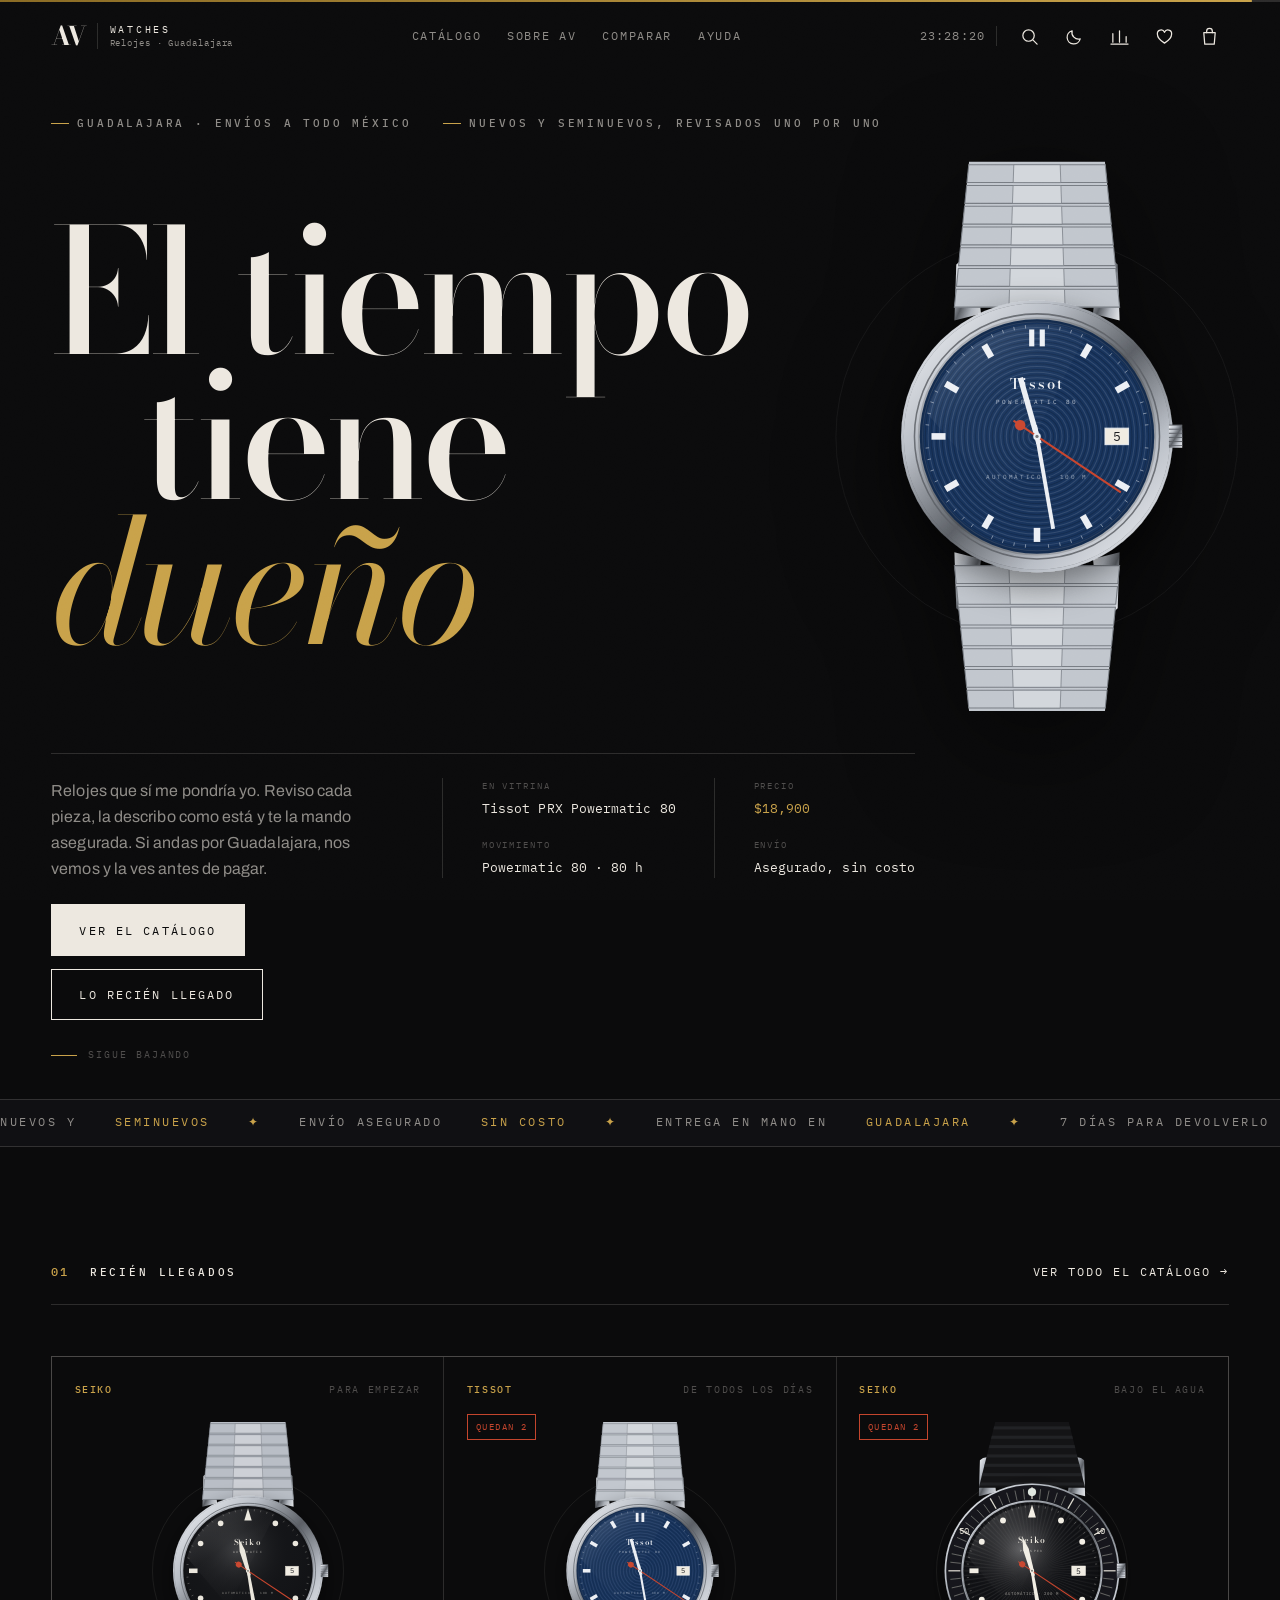
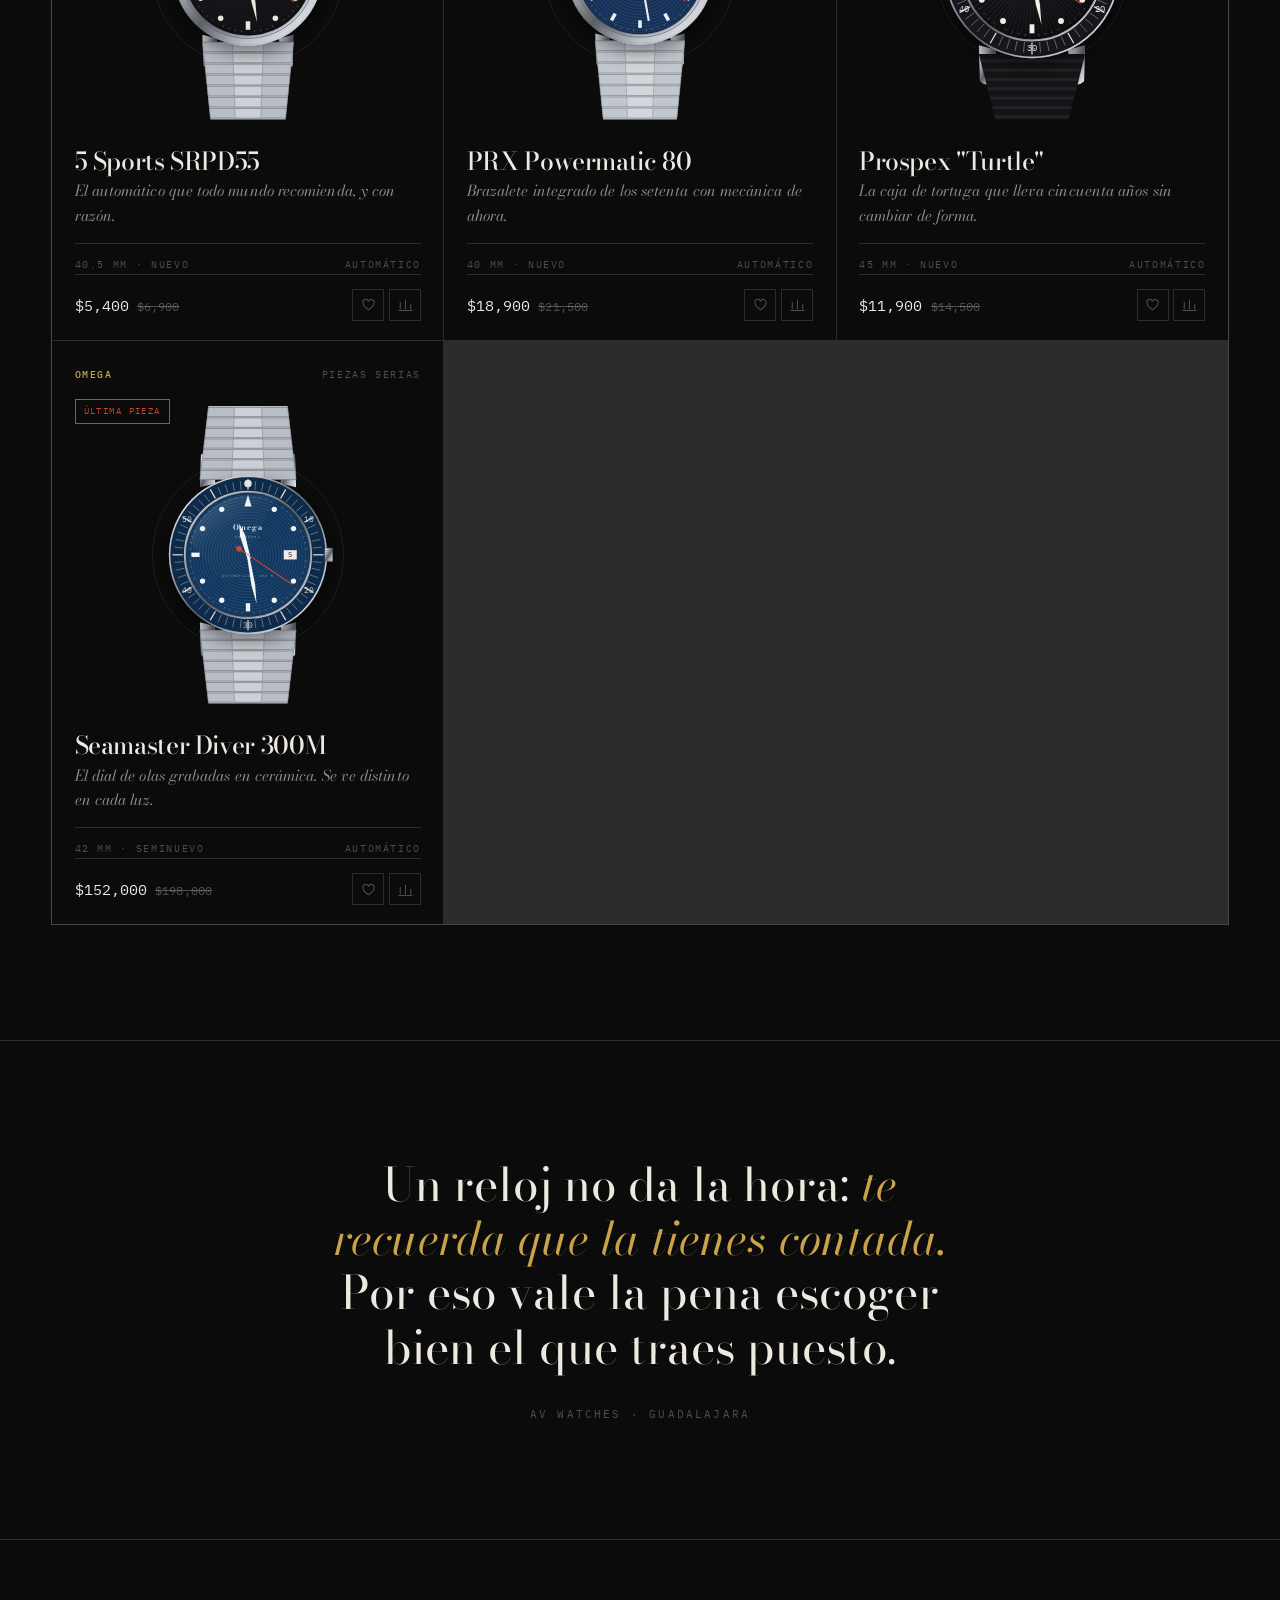
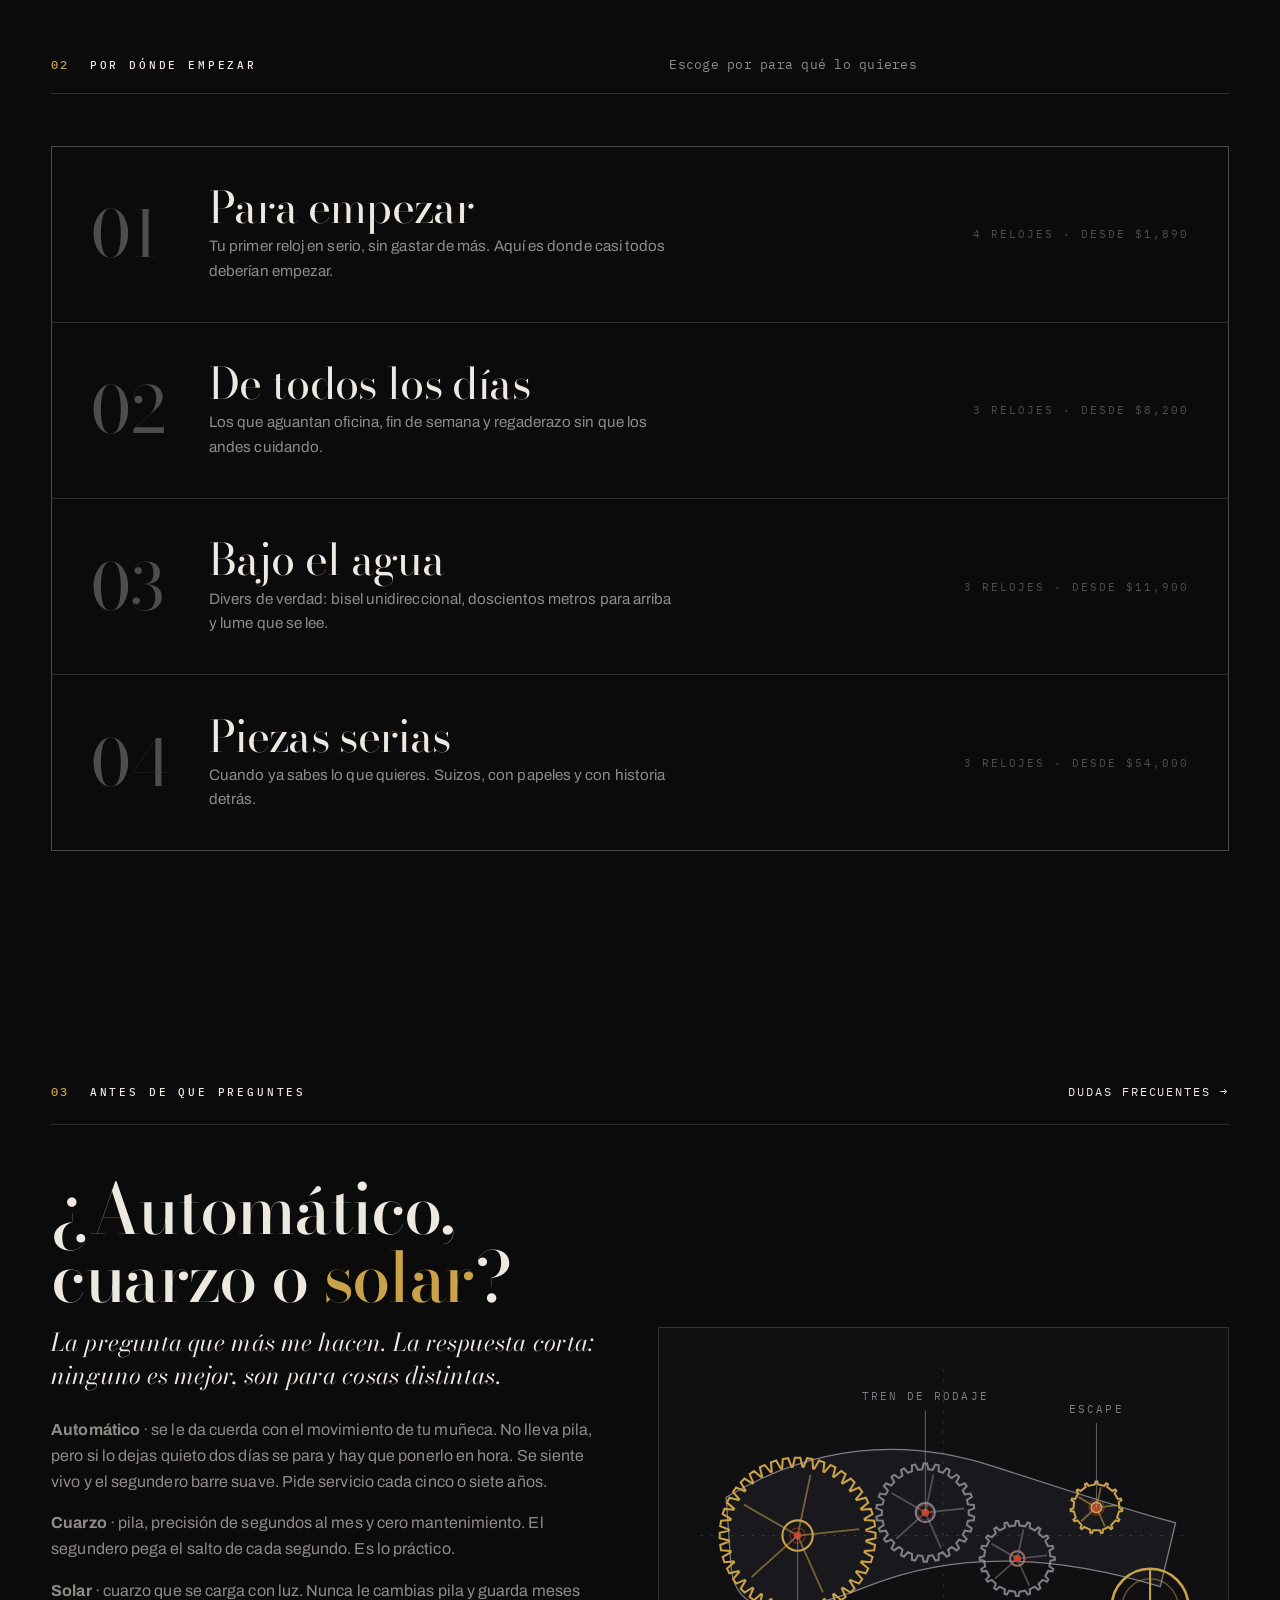
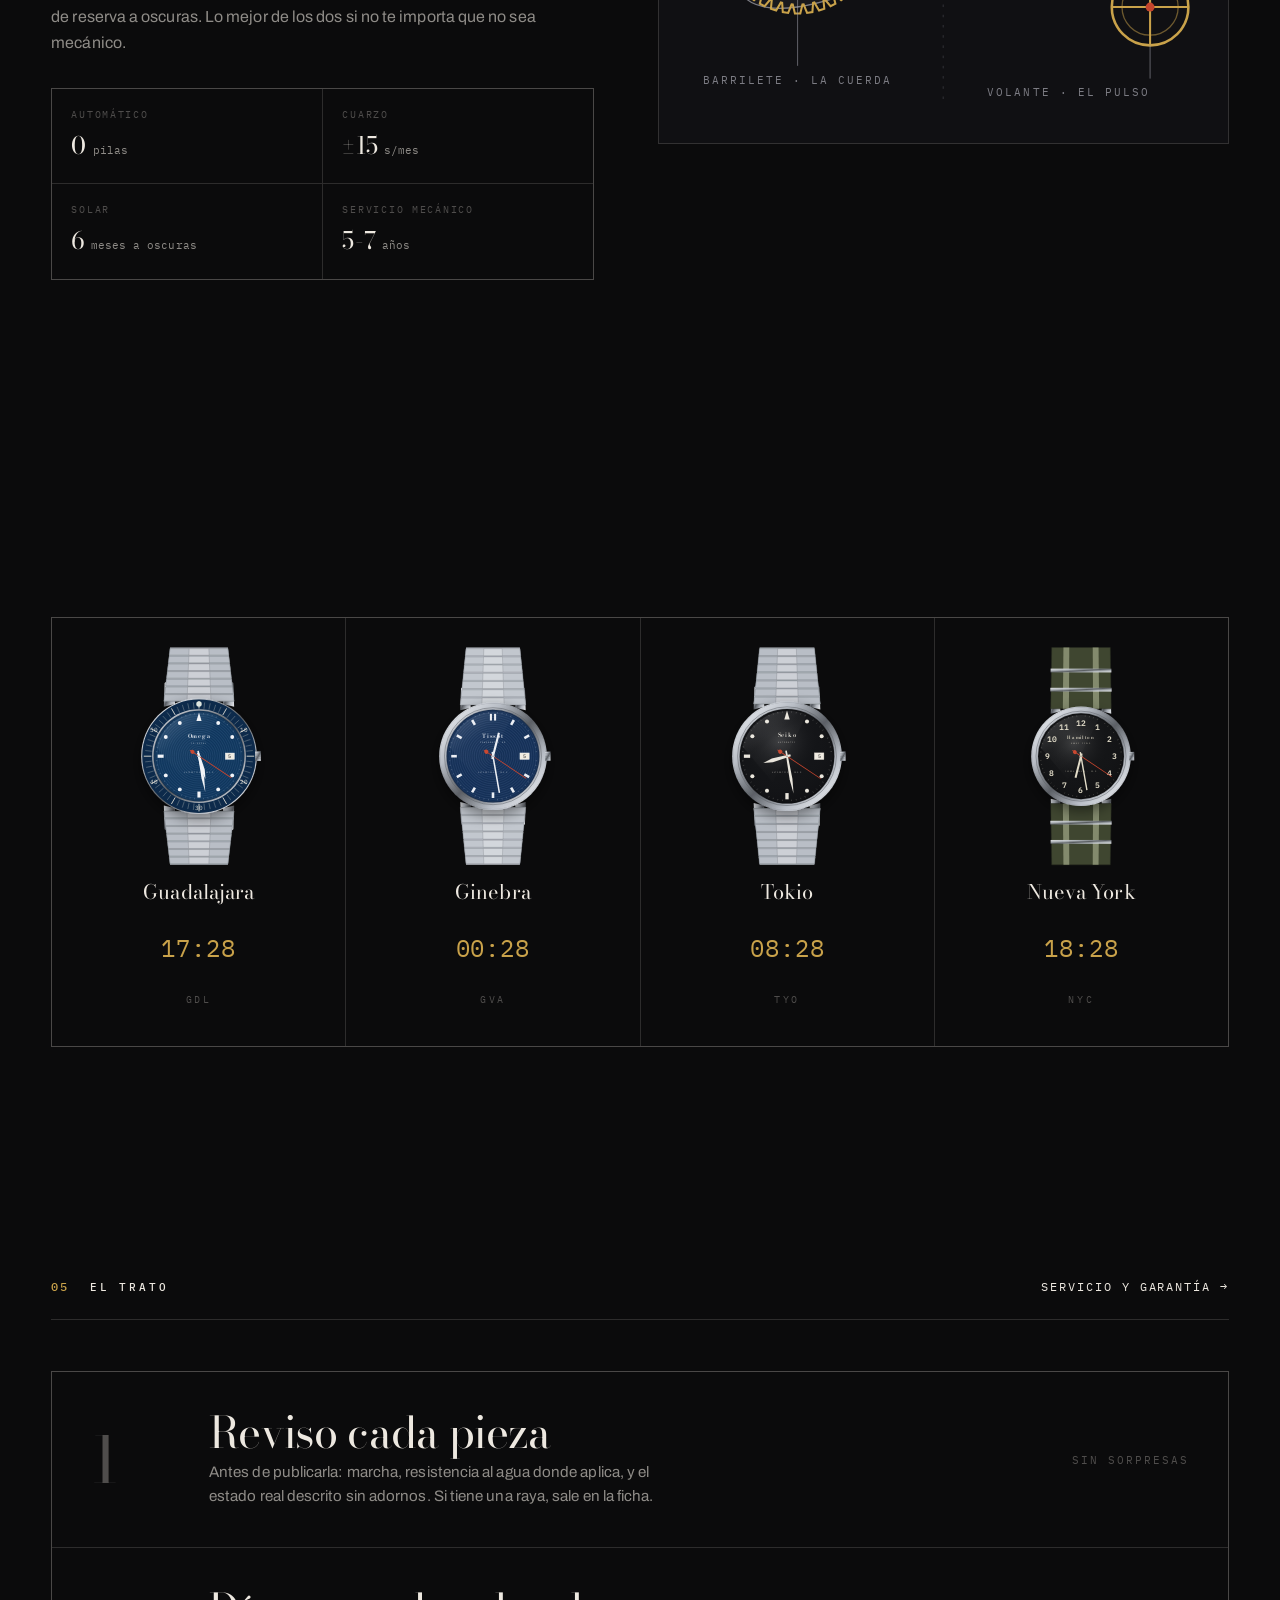
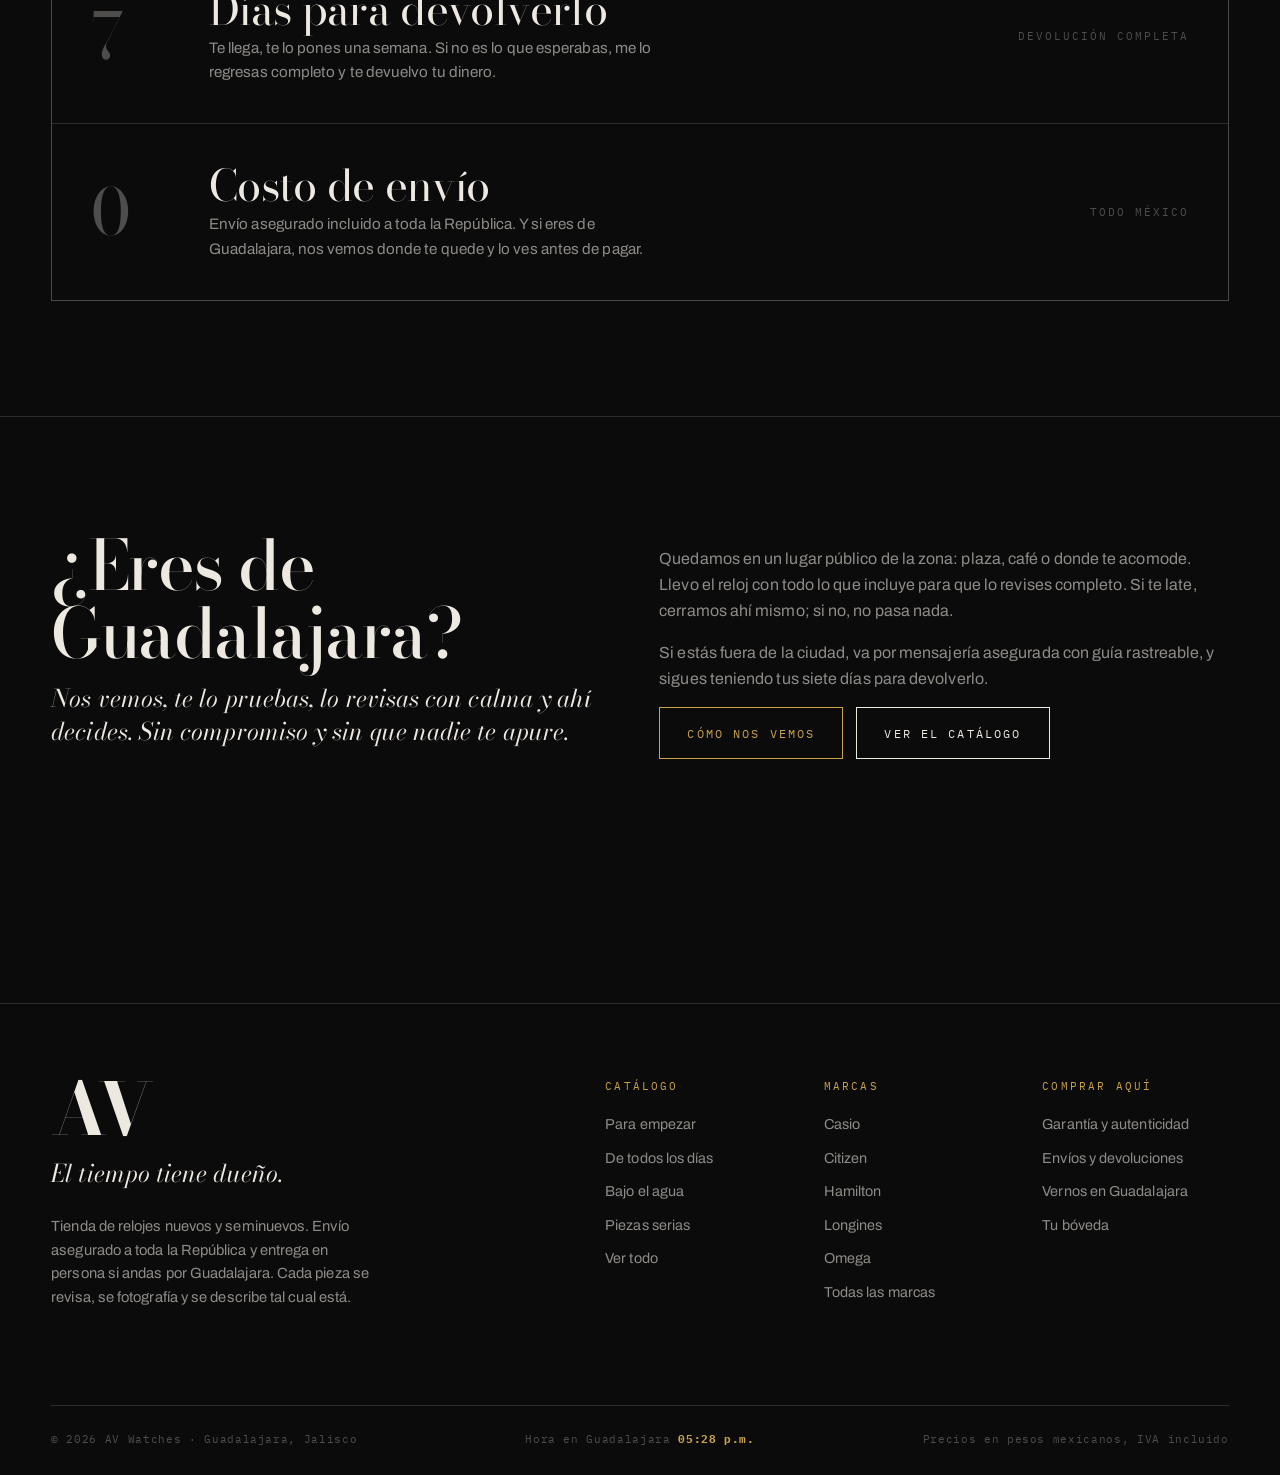
==== index.html @ 75cc5d55 "Corrige el modelo de negocio: tienda multimarca, no casa relojera La versión anterior partía de una " ====
<!DOCTYPE html>
<html lang="es-MX" data-tema="noche">
<head>
<meta charset="utf-8">
<meta name="viewport" content="width=device-width, initial-scale=1">
<title>AV Watches · Relojes nuevos y seminuevos</title>
<meta name="description" content="Tienda de relojes nuevos y seminuevos: Seiko, Tissot, Hamilton, Oris, Tudor, Omega y más. Envío asegurado a toda la República y entrega en persona en Guadalajara.">
<meta name="theme-color" content="#0B0B0C">
<meta property="og:title" content="AV Watches · El tiempo tiene dueño">
<meta property="og:description" content="Relojes nuevos y seminuevos, revisados uno por uno. Envíos a todo México, entrega en mano en Guadalajara.">
<link rel="icon" href="data:image/svg+xml,%3Csvg xmlns='http://www.w3.org/2000/svg' viewBox='0 0 32 32'%3E%3Crect width='32' height='32' fill='%230B0B0C'/%3E%3Ctext x='16' y='23' font-family='Georgia,serif' font-size='19' font-weight='700' fill='%23C9A24A' text-anchor='middle'%3EAV%3C/text%3E%3C/svg%3E">
<link rel="preconnect" href="https://fonts.googleapis.com">
<link rel="preconnect" href="https://fonts.gstatic.com" crossorigin>
<link href="https://fonts.googleapis.com/css2?family=Bodoni+Moda:ital,opsz,wght@0,6..96,400..700;1,6..96,400..600&family=IBM+Plex+Mono:wght@400;500&family=Archivo:wght@400;500;600&display=swap" rel="stylesheet">
<link rel="stylesheet" href="assets/css/base.css">
<link rel="stylesheet" href="assets/css/paginas.css">
<script src="assets/js/datos.js" defer></script>
<script src="assets/js/motor-reloj.js" defer></script>
<script src="assets/js/tienda.js" defer></script>
<script src="assets/js/componentes.js" defer></script>
<script src="assets/js/inicio.js" defer></script>
</head>
<body>
<main id="principal">

  <!-- ============================ PORTADA ============================ -->
  <section class="av-hero">
    <div class="av-hero__eti av-t-eyebrow">
      <span>Guadalajara · envíos a todo México</span>
      <span>Nuevos y seminuevos, revisados uno por uno</span>
    </div>

    <div class="av-hero__int">
      <div class="av-hero__col">
        <h1 class="av-hero__titulo av-t-titan">
          <span class="l1">El tiempo</span><br>
          <span class="l2">tiene <em>dueño</em></span>
        </h1>
      </div>
      <div class="av-hero__pieza" id="hero-pieza" data-reloj="tissot-prx-powermatic" role="link" tabindex="0" aria-label="Ver la ficha del Tissot PRX Powermatic 80"></div>
    </div>

      <div class="av-hero__ficha">
        <div>
          <p class="av-hero__lead">Relojes que sí me pondría yo. Reviso cada pieza, la describo como está y te la mando asegurada. Si andas por Guadalajara, nos vemos y la ves antes de pagar.</p>
          <div class="av-hero__cta">
            <a class="av-btn av-btn--solido" href="catalogo.html">Ver el catálogo</a>
            <a class="av-btn" href="#destacadas">Lo recién llegado</a>
          </div>
        </div>
        <dl>
          <dt>En vitrina</dt><dd id="hero-ref">—</dd>
          <dt style="margin-top:.9rem">Movimiento</dt><dd id="hero-cal">—</dd>
        </dl>
        <dl>
          <dt>Precio</dt><dd id="hero-precio" class="av-laton">—</dd>
          <dt style="margin-top:.9rem">Envío</dt><dd>Asegurado, sin costo</dd>
        </dl>
      </div>
    <p class="av-hero__baja"><i></i> Sigue bajando</p>
  </section>

  <!-- ========================== MARQUESINA =========================== -->
  <div class="av-marquesina" aria-hidden="true">
    <div class="av-marquesina__pista" id="marquesina"></div>
  </div>

  <!-- ========================== DESTACADAS =========================== -->
  <section class="av-seccion av-marco" id="destacadas">
    <header class="av-seccion-eti" data-revelar>
      <b>01</b>
      <span class="av-t-eyebrow">Recién llegados</span>
      <a class="av-enlace" href="catalogo.html">Ver todo el catálogo →</a>
    </header>
    <div class="av-vitrina" id="vitrina-destacadas"></div>
  </section>

  <!-- ========================== MANIFIESTO =========================== -->
  <section class="av-seccion av-marco av-manifiesto" data-revelar>
    <p>Un reloj no da la hora: <em>te recuerda que la tienes contada.</em> Por eso vale la pena escoger bien el que traes puesto.</p>
    <footer>AV Watches · Guadalajara</footer>
  </section>

  <!-- ========================= COLECCIONES =========================== -->
  <section class="av-seccion av-marco">
    <header class="av-seccion-eti" data-revelar>
      <b>02</b>
      <span class="av-t-eyebrow">Por dónde empezar</span>
      <span class="av-mono av-tenue">Escoge por para qué lo quieres</span>
    </header>
    <div class="av-cols" id="lista-colecciones"></div>
  </section>

  <!-- ======================== QUÉ LLEVA DENTRO ======================= -->
  <section class="av-seccion av-marco">
    <header class="av-seccion-eti" data-revelar>
      <b>03</b>
      <span class="av-t-eyebrow">Antes de que preguntes</span>
      <a class="av-enlace" href="servicio.html">Dudas frecuentes →</a>
    </header>
    <div class="av-calibre">
      <div data-revelar>
        <h2 class="av-t-display">¿Automático,<br>cuarzo o <span class="av-laton">solar</span>?</h2>
        <p class="av-t-lead" style="margin-top:1rem">La pregunta que más me hacen. La respuesta corta: ninguno es mejor, son para cosas distintas.</p>
        <p class="av-tenue"><b>Automático</b> · se le da cuerda con el movimiento de tu muñeca. No lleva pila, pero si lo dejas quieto dos días se para y hay que ponerlo en hora. Se siente vivo y el segundero barre suave. Pide servicio cada cinco o siete años.</p>
        <p class="av-tenue"><b>Cuarzo</b> · pila, precisión de segundos al mes y cero mantenimiento. El segundero pega el salto de cada segundo. Es lo práctico.</p>
        <p class="av-tenue"><b>Solar</b> · cuarzo que se carga con luz. Nunca le cambias pila y guarda meses de reserva a oscuras. Lo mejor de los dos si no te importa que no sea mecánico.</p>
        <dl class="av-calibre__specs">
          <div><dt>Automático</dt><dd>0 <small>pilas</small></dd></div>
          <div><dt>Cuarzo</dt><dd>±15 <small>s/mes</small></dd></div>
          <div><dt>Solar</dt><dd>6 <small>meses a oscuras</small></dd></div>
          <div><dt>Servicio mecánico</dt><dd>5-7 <small>años</small></dd></div>
        </dl>
      </div>
      <div class="av-mecanismo" id="mecanismo" data-revelar data-retraso="2">
        <p class="av-mono av-tenue" style="margin:0 0 .8rem;font-size:.62rem;letter-spacing:.14em;text-transform:uppercase">Así se ve un automático por dentro</p>
      </div>
    </div>
  </section>

  <!-- ======================== HORA EN EL MUNDO ======================= -->
  <section class="av-seccion av-marco">
    <header class="av-seccion-eti" data-revelar>
      <b>04</b>
      <span class="av-t-eyebrow">Hora en el mundo</span>
      <span class="av-mono av-tenue">Cuatro relojes del catálogo, cuatro husos, ahora mismo</span>
    </header>
    <div class="av-husos" id="husos"></div>
  </section>

  <!-- ========================== EL TRATO ============================= -->
  <section class="av-seccion av-marco">
    <header class="av-seccion-eti" data-revelar>
      <b>05</b>
      <span class="av-t-eyebrow">El trato</span>
      <a class="av-enlace" href="servicio.html">Servicio y garantía →</a>
    </header>
    <div class="av-cols">
      <article class="av-col" data-revelar>
        <span class="av-col__num">1</span>
        <div><h3 class="av-col__nom">Reviso cada pieza</h3><p class="av-col__desc">Antes de publicarla: marcha, resistencia al agua donde aplica, y el estado real descrito sin adornos. Si tiene una raya, sale en la ficha.</p></div>
        <span class="av-col__flecha">Sin sorpresas</span>
      </article>
      <article class="av-col" data-revelar data-retraso="1">
        <span class="av-col__num">7</span>
        <div><h3 class="av-col__nom">Días para devolverlo</h3><p class="av-col__desc">Te llega, te lo pones una semana. Si no es lo que esperabas, me lo regresas completo y te devuelvo tu dinero.</p></div>
        <span class="av-col__flecha">Devolución completa</span>
      </article>
      <article class="av-col" data-revelar data-retraso="2">
        <span class="av-col__num">0</span>
        <div><h3 class="av-col__nom">Costo de envío</h3><p class="av-col__desc">Envío asegurado incluido a toda la República. Y si eres de Guadalajara, nos vemos donde te quede y lo ves antes de pagar.</p></div>
        <span class="av-col__flecha">Todo México</span>
      </article>
    </div>
  </section>

  <!-- ========================= VERNOS EN GDL ========================= -->
  <section class="av-seccion av-marco" style="border-top:var(--filo)">
    <div class="av-rejilla av-dos" style="align-items:center">
      <div data-revelar>
        <h2 class="av-t-display">¿Eres de<br>Guadalajara?</h2>
        <p class="av-t-lead" style="margin-top:1rem">Nos vemos, te lo pruebas, lo revisas con calma y ahí decides. Sin compromiso y sin que nadie te apure.</p>
      </div>
      <div data-revelar data-retraso="2">
        <p class="av-tenue">Quedamos en un lugar público de la zona: plaza, café o donde te acomode. Llevo el reloj con todo lo que incluye para que lo revises completo. Si te late, cerramos ahí mismo; si no, no pasa nada.</p>
        <p class="av-tenue">Si estás fuera de la ciudad, va por mensajería asegurada con guía rastreable, y sigues teniendo tus siete días para devolverlo.</p>
        <div class="av-hero__cta">
          <a class="av-btn av-btn--laton" href="servicio.html#gdl">Cómo nos vemos</a>
          <a class="av-btn" href="catalogo.html">Ver el catálogo</a>
        </div>
      </div>
    </div>
  </section>

</main>
</body>
</html>
---- assets/css/base.css ----
/* ==========================================================================
   AV WATCHES · Base
   Reglas de la casa: nada de esquinas redondeadas (salvo lo que es círculo),
   nada de sombras suaves, todo separado por filos de un píxel. La página se
   lee como una hoja de especificaciones, no como un folleto.
   ========================================================================== */

/* --- 1. Tokens ----------------------------------------------------------- */
:root {
  color-scheme: dark;
  --tinta:        #EDE8E0;
  --tinta-tenue:  rgba(237,232,224,.58);
  --tinta-fantasma: rgba(237,232,224,.30);
  --fondo:        #0B0B0C;
  --fondo-2:      #101013;
  --fondo-3:      #17171B;
  --linea:        rgba(237,232,224,.15);
  --linea-viva:   rgba(237,232,224,.38);
  --laton:        #C9A24A;
  --laton-hondo:  #8A6B24;
  --brasa:        #C4452D;
  --lume:         #79F0C8;
  --velo:         rgba(6,6,7,.72);

  --display: 'Bodoni Moda', 'Didot', 'Times New Roman', serif;
  --mono:    'IBM Plex Mono', ui-monospace, 'SF Mono', Menlo, monospace;
  --sans:    'Archivo', 'Helvetica Neue', Arial, sans-serif;

  --marco: clamp(1rem, 4vw, 4.5rem);   /* margen lateral de la página */
  --filo: 1px solid var(--linea);
  --ritmo: clamp(4.5rem, 9vw, 9rem);   /* aire entre secciones */
  --cabeza-alto: 68px;
  --curva: cubic-bezier(.19,1,.22,1);
}

[data-tema="dia"] {
  color-scheme: light;
  --tinta:        #17171B;
  --tinta-tenue:  rgba(23,23,27,.62);
  --tinta-fantasma: rgba(23,23,27,.32);
  --fondo:        #F2EEE6;
  --fondo-2:      #EAE5DA;
  --fondo-3:      #FBF9F4;
  --linea:        rgba(23,23,27,.18);
  --linea-viva:   rgba(23,23,27,.42);
  --laton:        #8A6220;
  --laton-hondo:  #C9A24A;
  --brasa:        #A83A22;
  --velo:         rgba(242,238,230,.78);
}

/* --- 2. Reinicio --------------------------------------------------------- */
*, *::before, *::after { box-sizing: border-box; }
html { -webkit-text-size-adjust: 100%; scroll-behavior: smooth; }
@media (prefers-reduced-motion: reduce) { html { scroll-behavior: auto; } *, *::before, *::after { animation-duration: .01ms !important; animation-iteration-count: 1 !important; transition-duration: .01ms !important; } }

body {
  margin: 0;
  background: var(--fondo);
  color: var(--tinta);
  font-family: var(--sans);
  font-size: 16px;
  line-height: 1.62;
  letter-spacing: .005em;
  -webkit-font-smoothing: antialiased;
  overflow-x: hidden;
  transition: background .5s var(--curva), color .5s var(--curva);
}
/* Grano de papel: apenas se nota, pero quita el plano digital perfecto. */
body::before {
  content: ''; position: fixed; inset: 0; z-index: 9998; pointer-events: none; opacity: .55;
  background-image: url("data:image/svg+xml,%3Csvg xmlns='http://www.w3.org/2000/svg' width='180' height='180'%3E%3Cfilter id='n'%3E%3CfeTurbulence type='fractalNoise' baseFrequency='.85' numOctaves='3'/%3E%3CfeColorMatrix type='saturate' values='0'/%3E%3C/filter%3E%3Crect width='180' height='180' filter='url(%23n)' opacity='.045'/%3E%3C/svg%3E");
  mix-blend-mode: overlay;
}
body.av-bloqueado { overflow: hidden; }

h1,h2,h3,h4 { margin: 0; font-weight: 400; line-height: 1.02; letter-spacing: -.015em; }
p { margin: 0 0 1em; }
img, svg { display: block; max-width: 100%; }
button, input, select, textarea { font: inherit; color: inherit; }
button { background: none; border: 0; cursor: pointer; padding: 0; }
a { color: inherit; text-decoration: none; }
:focus-visible { outline: 2px solid var(--laton); outline-offset: 3px; }
::selection { background: var(--laton); color: var(--fondo); }
hr { border: 0; border-top: var(--filo); margin: 0; }
[hidden] { display: none !important; }

/* --- 3. Tipografía ------------------------------------------------------- */
.av-t-titan {                       /* el titular del hero */
  font-family: var(--display);
  font-size: clamp(3.4rem, 13.5vw, 12rem);
  line-height: .84; font-weight: 500; letter-spacing: -.035em;
}
.av-t-display { font-family: var(--display); font-size: clamp(2.1rem, 5.4vw, 4.6rem); line-height: .98; font-weight: 500; letter-spacing: -.022em; }
.av-t-titulo  { font-family: var(--display); font-size: clamp(1.5rem, 2.6vw, 2.3rem); line-height: 1.08; font-weight: 500; }
.av-t-lead    { font-family: var(--display); font-size: clamp(1.15rem, 1.9vw, 1.6rem); line-height: 1.34; font-style: italic; font-weight: 400; }
.av-t-eyebrow {
  font-family: var(--mono); font-size: .68rem; font-weight: 500;
  text-transform: uppercase; letter-spacing: .26em; color: var(--tinta-tenue);
}
.av-mono  { font-family: var(--mono); font-size: .8rem; letter-spacing: .02em; font-variant-numeric: tabular-nums; }
.av-tenue { color: var(--tinta-tenue); }
.av-laton { color: var(--laton); }
.av-cursiva { font-family: var(--display); font-style: italic; }

/* Numeración de sección: 01 —, con filo que cruza la página. */
.av-seccion-eti { display: flex; align-items: baseline; gap: 1.25rem; padding-bottom: 1.1rem; border-bottom: var(--filo); margin-bottom: clamp(2rem,4vw,3.5rem); }
.av-seccion-eti b { font-family: var(--mono); font-size: .72rem; letter-spacing: .2em; color: var(--laton); font-weight: 500; }
.av-seccion-eti span { flex: 1; }
.av-seccion-eti .av-t-eyebrow { color: var(--tinta); }

/* --- 4. Retícula --------------------------------------------------------- */
.av-marco { padding-inline: var(--marco); }
.av-seccion { padding-block: var(--ritmo); }
.av-rejilla { display: grid; gap: clamp(1.5rem, 3vw, 3rem); }
.av-dos { grid-template-columns: repeat(auto-fit, minmax(min(100%, 22rem), 1fr)); }

/* --- 5. Botones y enlaces ------------------------------------------------ */
.av-btn {
  --c: var(--tinta);
  position: relative; display: inline-flex; align-items: center; justify-content: center; gap: .7rem;
  padding: .95rem 1.7rem; border: 1px solid var(--c); color: var(--c);
  font-family: var(--mono); font-size: .74rem; text-transform: uppercase; letter-spacing: .18em;
  overflow: hidden; isolation: isolate; cursor: pointer; text-align: center;
  transition: color .45s var(--curva), border-color .45s var(--curva);
}
/* La tinta sube desde abajo al pasar el cursor. */
.av-btn::after { content: ''; position: absolute; inset: 0; background: var(--c); transform: scaleY(0); transform-origin: bottom; transition: transform .5s var(--curva); z-index: -1; }
.av-btn:hover::after, .av-btn:focus-visible::after { transform: scaleY(1); }
.av-btn:hover, .av-btn:focus-visible { color: var(--fondo); }
.av-btn--solido { background: var(--tinta); color: var(--fondo); }
.av-btn--solido::after { background: var(--laton); }
.av-btn--solido:hover { color: var(--fondo); }
.av-btn--laton { --c: var(--laton); }
.av-btn--bajo { padding: .7rem 1.2rem; font-size: .68rem; }
.av-bloque { display: flex; width: 100%; }
.av-btn[disabled] { opacity: .38; pointer-events: none; }

/* Enlace con subrayado que se dibuja de izquierda a derecha. */
.av-enlace { position: relative; font-family: var(--mono); font-size: .75rem; text-transform: uppercase; letter-spacing: .16em; padding-bottom: .3rem; }
.av-enlace::after { content: ''; position: absolute; left: 0; bottom: 0; width: 100%; height: 1px; background: currentColor; transform: scaleX(0); transform-origin: right; transition: transform .5s var(--curva); }
.av-enlace:hover::after { transform: scaleX(1); transform-origin: left; }

/* --- 6. Barra del día y encabezado --------------------------------------- */
.av-dia-barra { position: fixed; inset: 0 0 auto 0; height: 2px; z-index: 200; background: var(--linea); }
.av-dia-barra i { display: block; height: 100%; background: linear-gradient(90deg, var(--laton-hondo), var(--laton)); transform-origin: left; transform: scaleX(0); }

.av-saltar { position: fixed; top: -100px; left: 1rem; z-index: 300; background: var(--laton); color: #000; padding: .8rem 1.2rem; font-family: var(--mono); font-size: .75rem; transition: top .2s; }
.av-saltar:focus { top: 1rem; }

.av-cabeza {
  position: fixed; top: 2px; left: 0; right: 0; z-index: 150;
  border-bottom: 1px solid transparent;
  transition: background .4s var(--curva), border-color .4s var(--curva), transform .5s var(--curva);
}
.av-scrolled .av-cabeza { background: color-mix(in oklab, var(--fondo) 88%, transparent); backdrop-filter: blur(14px); border-bottom-color: var(--linea); }
.av-scrolled:not(.av-sube) .av-cabeza { transform: translateY(-110%); }
.av-cabeza__int { display: flex; align-items: center; gap: clamp(1rem, 3vw, 2.5rem); height: var(--cabeza-alto); padding-inline: var(--marco); }

.av-logo { display: flex; align-items: center; gap: .7rem; flex: 0 0 auto; }
.av-logo__marca { font-family: var(--display); font-size: 1.6rem; font-weight: 700; letter-spacing: -.04em; line-height: 1; }
.av-logo__txt { font-family: var(--mono); font-size: .62rem; letter-spacing: .28em; line-height: 1.35; padding-left: .7rem; border-left: var(--filo); }
.av-logo__txt em { display: block; font-style: normal; letter-spacing: .1em; color: var(--tinta-tenue); font-size: .56rem; }

.av-nav { display: flex; gap: clamp(.9rem, 2vw, 2rem); margin-inline: auto; }
.av-nav a { position: relative; font-family: var(--mono); font-size: .72rem; text-transform: uppercase; letter-spacing: .15em; color: var(--tinta-tenue); padding: .4rem 0; transition: color .35s; }
.av-nav a::after { content: ''; position: absolute; left: 0; right: 0; bottom: 0; height: 1px; background: var(--laton); transform: scaleX(0); transform-origin: right; transition: transform .45s var(--curva); }
.av-nav a:hover { color: var(--tinta); }
.av-nav a:hover::after, .av-nav a[aria-current]::after { transform: scaleX(1); transform-origin: left; }
.av-nav a[aria-current] { color: var(--tinta); }

.av-acciones { display: flex; align-items: center; gap: .45rem; flex: 0 0 auto; }
.av-hora-local { font-family: var(--mono); font-size: .74rem; letter-spacing: .1em; color: var(--tinta-tenue); font-variant-numeric: tabular-nums; padding-right: .7rem; border-right: var(--filo); margin-right: .35rem; }
.av-icono { position: relative; display: grid; place-items: center; width: 38px; height: 38px; border: 1px solid transparent; transition: border-color .35s, background .35s; }
.av-icono:hover { border-color: var(--linea); }
.av-icono svg { width: 19px; height: 19px; fill: none; stroke: currentColor; stroke-width: 1.3; stroke-linecap: round; stroke-linejoin: round; }
.av-icono .av-ico-dia { display: none; }
[data-tema="dia"] .av-icono .av-ico-dia { display: block; }
[data-tema="dia"] .av-icono .av-ico-noche { display: none; }
.av-cuenta { position: absolute; top: 2px; right: 0; min-width: 15px; height: 15px; padding: 0 3px; background: var(--laton); color: #0B0B0C; font-family: var(--mono); font-size: .58rem; font-weight: 600; display: grid; place-items: center; }
.av-icono--bolsa:hover svg { transform: translateY(-1px); }

@media (max-width: 860px) {
  .av-nav { position: fixed; left: 0; right: 0; bottom: 0; margin: 0; justify-content: space-around; background: color-mix(in oklab, var(--fondo) 94%, transparent); backdrop-filter: blur(14px); border-top: var(--filo); padding: .55rem var(--marco) calc(.55rem + env(safe-area-inset-bottom)); z-index: 149; }
  .av-nav a { font-size: .62rem; letter-spacing: .1em; }
  .av-logo__txt, .av-hora-local { display: none; }
  .av-scrolled:not(.av-sube) .av-cabeza { transform: none; }
}

/* --- 7. Pie -------------------------------------------------------------- */
.av-pie { border-top: var(--filo); margin-top: var(--ritmo); padding: clamp(3rem,6vw,5.5rem) var(--marco) 0; display: grid; gap: clamp(2.5rem,5vw,5rem); grid-template-columns: minmax(0,1.1fr) minmax(0,1.4fr); }
.av-pie__logo { font-family: var(--display); font-size: 4.5rem; font-weight: 700; line-height: .8; display: block; margin-bottom: 1.2rem; }
.av-pie__nota { max-width: 40ch; color: var(--tinta-tenue); font-size: .92rem; }
.av-pie__cols { display: grid; gap: 2rem; grid-template-columns: repeat(auto-fit, minmax(9rem,1fr)); }
.av-pie__cols h3 { font-family: var(--mono); font-size: .68rem; text-transform: uppercase; letter-spacing: .2em; color: var(--laton); margin-bottom: 1rem; }
.av-pie__cols a { display: block; padding: .32rem 0; font-size: .9rem; color: var(--tinta-tenue); transition: color .3s, padding-left .35s var(--curva); }
.av-pie__cols a:hover { color: var(--tinta); padding-left: .4rem; }
.av-pie__base { grid-column: 1 / -1; display: flex; flex-wrap: wrap; gap: 1rem 2rem; justify-content: space-between; border-top: var(--filo); margin-top: 1rem; padding: 1.6rem 0; font-family: var(--mono); font-size: .68rem; letter-spacing: .06em; color: var(--tinta-fantasma); }
.av-pie__hora b { color: var(--laton); font-variant-numeric: tabular-nums; }
@media (max-width: 860px) { .av-pie { grid-template-columns: 1fr; } .av-pie__base { padding-bottom: 5rem; } }

/* --- 8. Bolsa lateral ---------------------------------------------------- */
.av-velo { position: fixed; inset: 0; background: var(--velo); backdrop-filter: blur(3px); z-index: 160; opacity: 0; transition: opacity .45s var(--curva); }
.av-bolsa-abierta .av-velo { opacity: 1; }
.av-bolsa {
  position: fixed; top: 0; right: 0; bottom: 0; width: min(30rem, 100vw); z-index: 170;
  background: var(--fondo-2); border-left: var(--filo);
  display: flex; flex-direction: column;
  transform: translateX(101%); transition: transform .6s var(--curva);
}
.av-bolsa-abierta .av-bolsa { transform: none; }
.av-bolsa__cabeza { display: flex; align-items: center; justify-content: space-between; padding: 1.5rem var(--marco); border-bottom: var(--filo); }
.av-cerrar { font-family: var(--mono); font-size: .7rem; text-transform: uppercase; letter-spacing: .16em; color: var(--tinta-tenue); border-bottom: 1px solid transparent; transition: color .3s, border-color .3s; }
.av-cerrar:hover { color: var(--tinta); border-bottom-color: var(--laton); }
.av-bolsa__cuerpo { flex: 1; overflow-y: auto; padding: 0 var(--marco); }
.av-bolsa__pie { padding: 1.4rem var(--marco) calc(1.6rem + env(safe-area-inset-bottom)); border-top: var(--filo); background: var(--fondo-3); }
.av-bolsa__linea { display: flex; justify-content: space-between; align-items: baseline; padding: .35rem 0; font-family: var(--mono); font-size: .8rem; }
.av-bolsa__linea b { font-size: 1rem; }
.av-bolsa__pie .av-btn { margin-top: 1.1rem; }
.av-bolsa__nota { margin: .9rem 0 0; font-size: .72rem; color: var(--tinta-fantasma); text-align: center; }
.av-vacio { padding: 3.5rem 0; text-align: center; }
.av-vacio p:not(.av-t-lead) { color: var(--tinta-tenue); font-size: .92rem; max-width: 28ch; margin-inline: auto; }
.av-vacio .av-btn { margin-top: 1.5rem; }

.av-linea { display: grid; grid-template-columns: 74px 1fr; gap: 1.1rem; padding: 1.4rem 0; border-bottom: var(--filo); }
.av-linea__img { background: var(--fondo-3); border: var(--filo); padding: .4rem; }
.av-linea__txt h3 { font-family: var(--display); font-size: 1.15rem; }
.av-linea__txt p { margin: .25rem 0; font-size: .74rem; }
.av-linea__fila { display: flex; align-items: center; justify-content: space-between; margin-top: .6rem; }
.av-cant { display: inline-flex; align-items: center; border: var(--filo); }
.av-cant button { width: 26px; height: 26px; display: grid; place-items: center; color: var(--tinta-tenue); transition: color .25s, background .25s; }
.av-cant button:hover { color: var(--fondo); background: var(--tinta); }
.av-cant span { min-width: 26px; text-align: center; font-family: var(--mono); font-size: .78rem; }
.av-quitar { margin-top: .5rem; font-family: var(--mono); font-size: .64rem; text-transform: uppercase; letter-spacing: .14em; color: var(--tinta-fantasma); border-bottom: 1px solid transparent; }
.av-quitar:hover { color: var(--brasa); border-bottom-color: var(--brasa); }
.av-grabado-eti { font-family: var(--display); font-style: italic; color: var(--laton) !important; }

/* --- 9. Buscador --------------------------------------------------------- */
.av-buscador { position: fixed; inset: 0; z-index: 180; background: var(--velo); backdrop-filter: blur(8px); opacity: 0; transition: opacity .3s; display: grid; place-items: start center; padding: clamp(3rem,12vh,9rem) 1rem 1rem; }
.av-buscador.visible { opacity: 1; }
.av-buscador__caja { width: min(46rem, 100%); background: var(--fondo-2); border: var(--filo); transform: translateY(-12px); transition: transform .45s var(--curva); }
.av-buscador.visible .av-buscador__caja { transform: none; }
.av-buscador input { width: 100%; padding: 1.4rem 1.6rem; background: none; border: 0; border-bottom: var(--filo); font-family: var(--display); font-size: 1.5rem; letter-spacing: -.01em; }
.av-buscador input::placeholder { color: var(--tinta-fantasma); font-size: 1.1rem; }
.av-buscador input:focus { outline: none; }
.av-buscador__res { max-height: min(50vh, 26rem); overflow-y: auto; }
.av-buscador__eti { margin: 0; padding: .9rem 1.6rem .4rem; font-family: var(--mono); font-size: .64rem; text-transform: uppercase; letter-spacing: .2em; color: var(--tinta-fantasma); }
.av-buscador__res a { display: grid; grid-template-columns: 4rem 1fr auto; gap: 1rem; align-items: center; padding: .8rem 1.6rem; border-top: var(--filo); transition: background .2s; }
.av-buscador__res a:hover, .av-buscador__res a.sel { background: var(--fondo-3); }
.av-buscador__res a.sel { box-shadow: inset 2px 0 0 var(--laton); }
.av-buscador__ref { color: var(--laton); }
.av-buscador__nom { font-family: var(--display); font-size: 1.1rem; }
.av-buscador__nom em { display: block; font-family: var(--mono); font-style: normal; font-size: .66rem; color: var(--tinta-tenue); letter-spacing: .06em; }
.av-buscador__pie { padding: .8rem 1.6rem; border-top: var(--filo); font-family: var(--mono); font-size: .64rem; color: var(--tinta-fantasma); letter-spacing: .08em; }
.av-buscador kbd { display: inline-block; padding: 1px 5px; border: var(--filo); margin-right: 2px; }

/* --- 10. Aviso ----------------------------------------------------------- */
.av-aviso {
  position: fixed; left: 50%; bottom: 2rem; z-index: 190;
  display: flex; align-items: center; gap: .8rem;
  padding: .85rem 1.3rem; background: var(--fondo-3); border: 1px solid var(--linea-viva);
  font-family: var(--mono); font-size: .74rem; letter-spacing: .04em;
  transform: translate(-50%, 150%); opacity: 0; transition: transform .55s var(--curva), opacity .4s;
}
.av-aviso.visible { transform: translate(-50%, 0); opacity: 1; }
.av-aviso__punto { width: 6px; height: 6px; background: var(--laton); border-radius: 50%; animation: av-pulso 2s infinite; }
.av-aviso__accion { color: var(--laton); text-transform: uppercase; letter-spacing: .14em; font-size: .66rem; border-bottom: 1px solid currentColor; }
@keyframes av-pulso { 0%,100% { opacity: 1; } 50% { opacity: .25; } }
@media (max-width: 860px) { .av-aviso { bottom: 4.6rem; width: calc(100% - 2rem); } }

/* --- 11. La pieza (SVG) -------------------------------------------------- */
.av-svg { width: 100%; height: auto; overflow: visible; }
.av-svg .av-hora, .av-svg .av-min, .av-svg .av-seg, .av-svg .av-gmt, .av-svg .av-sub-s {
  transform-box: view-box; transform-origin: var(--cx, 200px) var(--cy, 290px);
}
.av-svg .av-sub-s { transform-origin: var(--sx) var(--sy); }
.av-svg .av-min, .av-svg .av-hora, .av-svg .av-gmt { transition: transform .8s var(--curva); }
.av-engrane { transform-box: view-box; transform-origin: var(--gx) var(--gy); animation: av-gira var(--gd,12s) linear infinite; animation-direction: var(--gdir, normal); }
@keyframes av-gira { to { transform: rotate(360deg); } }

/* Modo lume: se apaga la luz y solo queda el material luminiscente. */
.av-svg.lume .av-dial { fill: #04060a; }
.av-svg.lume .av-textura { opacity: .06; }
.av-svg.lume .av-lume { fill: var(--lume); filter: drop-shadow(0 0 5px rgba(121,240,200,.85)); }
.av-svg.lume .av-cristal { opacity: .25; }
.av-svg.lume text { opacity: .12; }

/* --- 12. Utilidades ------------------------------------------------------ */
[data-revelar] { opacity: 0; transform: translateY(26px); transition: opacity .9s var(--curva), transform .9s var(--curva); }
[data-revelar].visible { opacity: 1; transform: none; }
[data-revelar][data-retraso="1"] { transition-delay: .09s; }
[data-revelar][data-retraso="2"] { transition-delay: .18s; }
[data-revelar][data-retraso="3"] { transition-delay: .27s; }
[data-revelar][data-retraso="4"] { transition-delay: .36s; }
[data-revelar][data-retraso="5"] { transition-delay: .45s; }
.av-solo-lectores { position: absolute; width: 1px; height: 1px; overflow: hidden; clip-path: inset(50%); white-space: nowrap; }
main { padding-top: calc(var(--cabeza-alto) + 2px); }
.av-linea__txt h3 em { font-family: var(--mono); font-style: normal; font-size: .62rem; text-transform: uppercase; letter-spacing: .16em; color: var(--laton); display: block; }
---- assets/css/paginas.css ----
/* ==========================================================================
   AV WATCHES · Páginas
   ========================================================================== */

/* ==========================  PORTADA  =====================================
   Dos columnas reales: el titular desborda a la derecha y la pieza se le
   monta encima. Nada depende de alturas calculadas, así que la portada
   aguanta que la tipografía cargue tarde o que el texto cambie.
   ========================================================================= */
.av-hero { position: relative; min-height: min(48rem, calc(100svh - var(--cabeza-alto))); display: flex; flex-direction: column; justify-content: center; padding: clamp(1.5rem,5vh,4rem) var(--marco) clamp(1.5rem,4vh,3rem); overflow: clip; }
.av-hero__eti { display: flex; flex-wrap: wrap; gap: .8rem 2rem; align-items: center; margin-bottom: clamp(.8rem,2vw,1.6rem); }
.av-hero__eti span { display: inline-flex; align-items: center; gap: .5rem; }
.av-hero__eti span::before { content: ''; width: 18px; height: 1px; background: var(--laton); }

.av-hero__int { display: grid; grid-template-columns: minmax(0,1fr) clamp(14rem, 30vw, 25rem); align-items: center; gap: clamp(1rem,3vw,3rem); }
.av-hero__col { min-width: 0; position: relative; z-index: 1; }

.av-hero__titulo { position: relative; margin-right: clamp(-14rem, -9vw, -2rem); pointer-events: none; }
.av-hero__titulo .l2 { padding-left: clamp(0rem, 7vw, 8rem); }
.av-hero__titulo em { font-style: italic; font-weight: 400; color: var(--laton); }

/* La pieza se monta sobre el final del titular: es la protagonista. */
/* El ancho manda: la proporción de la pieza es 400x580, así que 43vh de
   ancho equivale a 62vh de alto y la portada nunca se desborda.          */
.av-hero__pieza { position: relative; z-index: 3; justify-self: end; width: 100%; max-width: min(100%, 43vh); filter: drop-shadow(0 30px 55px rgba(0,0,0,.55)); cursor: pointer; }
.av-hero__pieza::after { content: ''; position: absolute; left: 50%; top: 50%; width: 105%; aspect-ratio: 1; translate: -50% -50%; border: var(--filo); border-radius: 50%; opacity: .35; animation: av-respira 9s ease-in-out infinite; z-index: -1; }
@keyframes av-respira { 0%,100% { scale: 1; opacity: .35; } 50% { scale: 1.06; opacity: .1; } }

.av-hero__ficha { position: relative; z-index: 4; display: grid; grid-template-columns: minmax(0,1.6fr) auto auto; gap: clamp(1.5rem,3vw,3rem); align-items: start; margin-top: clamp(1.2rem,3vw,2.4rem); padding-top: 1.5rem; border-top: var(--filo); max-width: 54rem; }
.av-hero__ficha dl { margin: 0; padding-left: clamp(1.5rem,3vw,3rem); border-left: var(--filo); }
.av-hero__ficha dt { font-family: var(--mono); font-size: .58rem; text-transform: uppercase; letter-spacing: .2em; color: var(--tinta-fantasma); }
.av-hero__ficha dd { margin: .3rem 0 1.1rem; font-family: var(--mono); font-size: .82rem; white-space: nowrap; }
.av-hero__ficha dd:last-child { margin-bottom: 0; }
.av-hero__lead { max-width: 34ch; margin: 0 0 1.4rem; color: var(--tinta-tenue); }
.av-hero__cta { display: flex; flex-wrap: wrap; gap: .8rem; }

.av-hero__baja { display: inline-flex; align-items: center; gap: .7rem; margin: clamp(1.2rem,3vh,2rem) 0 0; font-family: var(--mono); font-size: .6rem; letter-spacing: .2em; text-transform: uppercase; color: var(--tinta-fantasma); }
.av-hero__baja i { display: block; width: 26px; height: 1px; background: var(--laton); transform-origin: left; animation: av-baja 2.6s ease-in-out infinite; }
@keyframes av-baja { 0%,100% { transform: scaleX(.3); } 50% { transform: scaleX(1); } }

@media (max-width: 1180px) { .av-hero__ficha { grid-template-columns: 1fr 1fr; } .av-hero__ficha > div { grid-column: 1/-1; } }
@media (max-width: 900px) {
  .av-hero { min-height: 0; }
  .av-hero__int { grid-template-columns: 1fr; }
  .av-hero__titulo { margin-right: 0; }
  .av-hero__titulo .l2 { padding-left: 0; }
  .av-hero__pieza { justify-self: center; margin-top: 1.5rem; }
  .av-hero__pieza { max-width: min(72vw, 20rem); }
}
@media (max-width: 620px) { .av-hero__ficha { grid-template-columns: 1fr; } .av-hero__ficha dl { padding-left: 0; border-left: 0; border-top: var(--filo); padding-top: 1rem; } }

/* Marquesina: el letrero de la vitrina. */
.av-marquesina { border-block: var(--filo); padding: .85rem 0; overflow: hidden; background: var(--fondo-2); }
.av-marquesina__pista { display: flex; width: max-content; animation: av-corre 42s linear infinite; }
.av-marquesina:hover .av-marquesina__pista { animation-play-state: paused; }
.av-marquesina span { display: inline-flex; align-items: center; gap: 2.4rem; padding-right: 2.4rem; font-family: var(--mono); font-size: .72rem; text-transform: uppercase; letter-spacing: .22em; color: var(--tinta-tenue); white-space: nowrap; }
.av-marquesina b { color: var(--laton); font-weight: 400; }
@keyframes av-corre { to { transform: translateX(-50%); } }

/* ==========================  VITRINA  ===================================== */
.av-vitrina { display: grid; grid-template-columns: repeat(auto-fill, minmax(min(100%, 19rem), 1fr)); gap: 1px; background: var(--linea); border: var(--filo); }
.av-vitrina--dos { grid-template-columns: repeat(auto-fill, minmax(min(100%, 26rem), 1fr)); }

.av-pieza { position: relative; display: flex; flex-direction: column; background: var(--fondo); padding: 1.6rem 1.4rem 1.2rem; transition: background .5s var(--curva); isolation: isolate; }
.av-pieza:hover { background: var(--fondo-2); }
.av-pieza__cab { display: flex; justify-content: space-between; align-items: flex-start; gap: 1rem; font-family: var(--mono); font-size: .64rem; letter-spacing: .16em; text-transform: uppercase; color: var(--tinta-fantasma); }
.av-pieza__cab b { color: var(--laton); font-weight: 500; }
.av-pieza__lienzo {
  position: relative; margin: .8rem 0 1.2rem; padding: .5rem;
  display: grid; place-items: center; min-height: 16rem;
  cursor: url("data:image/svg+xml,%3Csvg xmlns='http://www.w3.org/2000/svg' width='40' height='40'%3E%3Ccircle cx='16' cy='16' r='11' fill='none' stroke='%23C9A24A' stroke-width='1.5'/%3E%3Ccircle cx='16' cy='16' r='14' fill='none' stroke='%23C9A24A' stroke-width='1' opacity='.4'/%3E%3Cpath d='M25 25l9 9' stroke='%23C9A24A' stroke-width='1.5'/%3E%3C/svg%3E") 16 16, zoom-in;
}
.av-pieza__lienzo .av-svg { width: min(100%, 13rem); transition: transform .8s var(--curva); }
.av-pieza:hover .av-pieza__lienzo .av-svg { transform: translateY(-6px) scale(1.05); }
/* Círculo de exhibición que crece al pasar el cursor. */
.av-pieza__lienzo::before { content: ''; position: absolute; width: 12rem; height: 12rem; border: var(--filo); border-radius: 50%; z-index: -1; transition: transform .8s var(--curva), opacity .8s; opacity: .5; }
.av-pieza:hover .av-pieza__lienzo::before { transform: scale(1.16); opacity: 1; border-color: var(--laton); }

.av-pieza__nom { font-family: var(--display); font-size: 1.55rem; font-weight: 500; }
.av-pieza__nom a::after { content: ''; position: absolute; inset: 0; z-index: 1; }   /* toda la tarjeta es el enlace */
.av-pieza__lema { font-family: var(--display); font-style: italic; font-size: .95rem; color: var(--tinta-tenue); margin: .35rem 0 .9rem; min-height: 2.6em; }
.av-pieza__pie { display: flex; justify-content: space-between; align-items: center; padding-top: .9rem; border-top: var(--filo); margin-top: auto; }
.av-pieza__precio { font-family: var(--mono); font-size: .95rem; }
.av-pieza__actos { display: flex; gap: .3rem; position: relative; z-index: 2; }
.av-pieza__acto { width: 32px; height: 32px; display: grid; place-items: center; border: var(--filo); color: var(--tinta-fantasma); transition: color .3s, border-color .3s, background .3s; }
.av-pieza__acto svg { width: 15px; height: 15px; fill: none; stroke: currentColor; stroke-width: 1.4; stroke-linecap: round; stroke-linejoin: round; }
.av-pieza__acto:hover { color: var(--tinta); border-color: var(--linea-viva); }
.av-pieza__acto[aria-pressed="true"] { color: var(--laton); border-color: var(--laton); }
.av-pieza__acto[aria-pressed="true"] svg { fill: currentColor; }
.av-pieza__acto.comparar[aria-pressed="true"] svg { fill: none; }

/* Sellos: serie corta, última pieza, novedad. */
.av-sello { position: absolute; top: 3.6rem; left: 1.4rem; z-index: 2; background: var(--fondo); font-family: var(--mono); font-size: .56rem; text-transform: uppercase; letter-spacing: .16em; padding: .28rem .5rem; border: 1px solid currentColor; }
.av-sello--ultima { color: var(--brasa); }
.av-sello--serie  { color: var(--laton); }
.av-sello--nueva  { color: var(--tinta-tenue); }

/* ==========================  COLECCIONES  ================================= */
.av-cols { display: grid; gap: 1px; background: var(--linea); border: var(--filo); }
.av-col { position: relative; display: grid; grid-template-columns: 5rem 1fr auto; gap: clamp(1rem,3vw,3rem); align-items: center; padding: clamp(1.6rem,3vw,2.6rem) clamp(1.2rem,3vw,2.4rem); background: var(--fondo); transition: background .5s var(--curva), padding-left .5s var(--curva); overflow: hidden; }
.av-col:hover { background: var(--fondo-2); padding-left: clamp(1.8rem,4vw,3.4rem); }
.av-col__num { font-family: var(--display); font-size: clamp(2.4rem,5vw,4rem); line-height: 1; color: var(--tinta-fantasma); transition: color .5s; }
.av-col:hover .av-col__num { color: var(--laton); }
.av-col__nom { font-family: var(--display); font-size: clamp(1.6rem,3.4vw,2.8rem); }
.av-col__desc { color: var(--tinta-tenue); font-size: .95rem; max-width: 52ch; margin: .3rem 0 0; }
.av-col__flecha { font-family: var(--mono); font-size: .7rem; letter-spacing: .18em; text-transform: uppercase; color: var(--tinta-fantasma); white-space: nowrap; transition: color .4s, transform .5s var(--curva); }
.av-col:hover .av-col__flecha { color: var(--laton); transform: translateX(6px); }
.av-col a::after { content: ''; position: absolute; inset: 0; }
@media (max-width: 760px) { .av-col { grid-template-columns: 3.2rem 1fr; } .av-col__flecha { display: none; } }

/* ==========================  HORA EN EL MUNDO  ============================ */
.av-husos { display: grid; grid-template-columns: repeat(auto-fit, minmax(min(100%,13rem),1fr)); gap: 1px; background: var(--linea); border: var(--filo); }
.av-huso { background: var(--fondo); padding: 1.8rem 1.4rem; text-align: center; transition: background .5s; }
.av-huso:hover { background: var(--fondo-2); }
.av-huso .av-svg { width: min(100%, 9.5rem); margin-inline: auto; }
.av-huso__ciudad { font-family: var(--display); font-size: 1.25rem; margin-top: .6rem; }
.av-huso__hora { font-family: var(--mono); font-size: 1.5rem; letter-spacing: .04em; font-variant-numeric: tabular-nums; color: var(--laton); }
.av-huso__cod { font-family: var(--mono); font-size: .6rem; letter-spacing: .28em; color: var(--tinta-fantasma); }

/* ==========================  CALIBRE  ===================================== */
.av-calibre { display: grid; grid-template-columns: minmax(0,1fr) minmax(0,1.05fr); gap: clamp(2rem,5vw,5rem); align-items: center; }
.av-calibre__specs { display: grid; grid-template-columns: repeat(2,1fr); gap: 1px; background: var(--linea); border: var(--filo); margin-top: 2rem; }
.av-calibre__specs div { background: var(--fondo); padding: 1.1rem 1.2rem; }
.av-calibre__specs dt { font-family: var(--mono); font-size: .6rem; text-transform: uppercase; letter-spacing: .18em; color: var(--tinta-fantasma); }
.av-calibre__specs dd { margin: .3rem 0 0; font-family: var(--display); font-size: 1.5rem; }
.av-calibre__specs dd small { font-family: var(--mono); font-size: .68rem; color: var(--tinta-tenue); }
.av-mecanismo { position: relative; border: var(--filo); background: var(--fondo-2); padding: 1rem; }
.av-mecanismo svg { width: 100%; height: auto; }
@media (max-width: 900px) { .av-calibre { grid-template-columns: 1fr; } }

/* ==========================  MANIFIESTO  ================================== */
.av-manifiesto { border-block: var(--filo); }
.av-manifiesto p { font-family: var(--display); font-size: clamp(1.5rem,3.6vw,3rem); line-height: 1.18; max-width: 24ch; margin: 0 auto; text-align: center; text-wrap: balance; }
.av-manifiesto em { font-style: italic; color: var(--laton); }
.av-manifiesto footer { text-align: center; margin-top: 2rem; font-family: var(--mono); font-size: .68rem; letter-spacing: .2em; text-transform: uppercase; color: var(--tinta-fantasma); }

/* ==========================  CATÁLOGO  ==================================== */
.av-catalogo__cab { display: flex; flex-wrap: wrap; gap: 1.5rem; align-items: flex-end; justify-content: space-between; padding-bottom: 1.6rem; border-bottom: var(--filo); }
.av-filtros { display: grid; gap: 2rem; align-content: start; position: sticky; top: calc(var(--cabeza-alto) + 1.5rem); }
.av-catalogo { display: grid; grid-template-columns: 15rem minmax(0,1fr); gap: clamp(1.5rem,3vw,3.5rem); margin-top: 2.5rem; }
@media (max-width: 980px) { .av-catalogo { grid-template-columns: 1fr; } .av-filtros { position: static; grid-template-columns: repeat(auto-fit,minmax(11rem,1fr)); } }

.av-filtro h3 { font-family: var(--mono); font-size: .64rem; text-transform: uppercase; letter-spacing: .2em; color: var(--laton); padding-bottom: .7rem; border-bottom: var(--filo); margin-bottom: .8rem; }
.av-check { display: flex; align-items: center; gap: .65rem; padding: .3rem 0; cursor: pointer; font-size: .88rem; color: var(--tinta-tenue); transition: color .3s; }
.av-check:hover { color: var(--tinta); }
.av-check input { appearance: none; width: 13px; height: 13px; border: 1px solid var(--linea-viva); flex: 0 0 auto; transition: background .25s, border-color .25s; }
.av-check input:checked { background: var(--laton); border-color: var(--laton); box-shadow: inset 0 0 0 2px var(--fondo); }
.av-check input:checked + span { color: var(--tinta); }
.av-check .cuenta { margin-left: auto; font-family: var(--mono); font-size: .66rem; color: var(--tinta-fantasma); }

.av-rango { margin-top: .4rem; }
.av-rango input[type="range"] { width: 100%; appearance: none; height: 1px; background: var(--linea-viva); margin: 1.2rem 0 .5rem; }
.av-rango input[type="range"]::-webkit-slider-thumb { appearance: none; width: 13px; height: 13px; background: var(--laton); border-radius: 50%; cursor: grab; border: 2px solid var(--fondo); }
.av-rango input[type="range"]::-moz-range-thumb { width: 13px; height: 13px; background: var(--laton); border-radius: 50%; cursor: grab; border: 2px solid var(--fondo); }
.av-rango__val { display: flex; justify-content: space-between; font-family: var(--mono); font-size: .7rem; color: var(--tinta-tenue); }

.av-orden { display: flex; align-items: center; gap: .6rem; font-family: var(--mono); font-size: .68rem; text-transform: uppercase; letter-spacing: .14em; color: var(--tinta-fantasma); }
.av-orden select { background: none; border: var(--filo); padding: .5rem .7rem; font-family: var(--mono); font-size: .68rem; letter-spacing: .1em; color: var(--tinta); cursor: pointer; }
.av-conteo { font-family: var(--mono); font-size: .72rem; color: var(--tinta-tenue); }
.av-sin-resultados { grid-column: 1/-1; padding: 5rem 2rem; text-align: center; background: var(--fondo); }

/* ==========================  FICHA DE PIEZA  ============================== */
.av-ficha { display: grid; grid-template-columns: minmax(0,1.05fr) minmax(0,1fr); gap: clamp(2rem,4vw,4.5rem); align-items: start; }
@media (max-width: 940px) { .av-ficha { grid-template-columns: 1fr; } }

.av-escaparate { position: sticky; top: calc(var(--cabeza-alto) + 1.5rem); border: var(--filo); background: var(--fondo-2); padding: clamp(1rem,3vw,2.5rem); }
.av-escaparate__lienzo { position: relative; display: grid; place-items: center; }
.av-escaparate__lienzo .av-svg { width: min(100%, 26rem); transition: filter .6s; }
.av-escaparate.lume { background: #05070a; }
.av-escaparate__util { display: flex; flex-wrap: wrap; gap: .5rem; justify-content: center; margin-top: 1.2rem; padding-top: 1.2rem; border-top: var(--filo); }
.av-util { display: inline-flex; align-items: center; gap: .5rem; padding: .5rem .85rem; border: var(--filo); font-family: var(--mono); font-size: .64rem; text-transform: uppercase; letter-spacing: .14em; color: var(--tinta-tenue); transition: color .3s, border-color .3s; }
.av-util:hover { color: var(--tinta); border-color: var(--linea-viva); }
.av-util[aria-pressed="true"] { color: var(--laton); border-color: var(--laton); }
.av-util i { width: 6px; height: 6px; background: currentColor; border-radius: 50%; }

/* Lupa de relojero: magnifica el dial donde apuntas. */
.av-lupa { position: absolute; width: 150px; height: 150px; border-radius: 50%; border: 1px solid var(--laton); pointer-events: none; opacity: 0; transition: opacity .3s; overflow: hidden; background: var(--fondo-2); box-shadow: 0 18px 50px rgba(0,0,0,.55); z-index: 5; }
.av-lupa.viva { opacity: 1; }
.av-lupa__int { position: absolute; transform-origin: 0 0; }
.av-lupa::after { content: 'x2.6'; position: absolute; bottom: 8px; left: 0; right: 0; text-align: center; font-family: var(--mono); font-size: .55rem; letter-spacing: .2em; color: var(--laton); }

.av-ficha__cab { border-bottom: var(--filo); padding-bottom: 1.4rem; }
.av-ficha__ref { display: flex; flex-wrap: wrap; gap: .6rem 1.2rem; align-items: center; font-family: var(--mono); font-size: .66rem; text-transform: uppercase; letter-spacing: .18em; color: var(--tinta-fantasma); margin-bottom: .9rem; }
.av-ficha__ref b { color: var(--laton); font-weight: 500; }
.av-ficha__precio { display: flex; align-items: baseline; gap: 1rem; margin-top: 1.2rem; }
.av-ficha__precio b { font-family: var(--mono); font-size: 1.75rem; letter-spacing: .01em; }
.av-ficha__precio span { font-family: var(--mono); font-size: .68rem; color: var(--tinta-fantasma); letter-spacing: .12em; }

.av-config { margin-top: 2rem; }
.av-config__grupo { padding: 1.4rem 0; border-bottom: var(--filo); }
.av-config__cab { display: flex; justify-content: space-between; align-items: baseline; margin-bottom: .9rem; }
.av-config__cab h3 { font-family: var(--mono); font-size: .64rem; text-transform: uppercase; letter-spacing: .2em; color: var(--laton); }
.av-config__cab span { font-family: var(--display); font-style: italic; font-size: .95rem; color: var(--tinta-tenue); }
.av-opciones { display: flex; flex-wrap: wrap; gap: .6rem; }
.av-opcion { position: relative; display: flex; align-items: center; gap: .55rem; padding: .5rem .8rem .5rem .55rem; border: var(--filo); font-family: var(--mono); font-size: .68rem; color: var(--tinta-tenue); transition: border-color .3s, color .3s; }
.av-opcion:hover { border-color: var(--linea-viva); color: var(--tinta); }
.av-opcion[aria-pressed="true"] { border-color: var(--laton); color: var(--tinta); }
.av-opcion i { width: 20px; height: 20px; border: 1px solid rgba(128,128,128,.4); flex: 0 0 auto; }
.av-opcion[aria-pressed="true"] i { box-shadow: 0 0 0 1px var(--laton); }
.av-opcion em { font-style: normal; color: var(--laton); font-size: .62rem; }

.av-grabado input { width: 100%; background: var(--fondo-2); border: var(--filo); padding: .8rem 1rem; font-family: var(--display); font-style: italic; font-size: 1.05rem; letter-spacing: .02em; }
.av-grabado input:focus { outline: none; border-color: var(--laton); }
.av-grabado__pie { display: flex; justify-content: space-between; margin-top: .5rem; font-family: var(--mono); font-size: .62rem; color: var(--tinta-fantasma); }

.av-comprar { display: grid; grid-template-columns: 1fr auto; gap: .7rem; margin-top: 1.8rem; }
@media (max-width: 480px) { .av-comprar { grid-template-columns: 1fr; } }
.av-disponible { display: flex; align-items: center; gap: .6rem; margin-top: 1rem; font-family: var(--mono); font-size: .68rem; color: var(--tinta-tenue); }
.av-disponible i { width: 7px; height: 7px; border-radius: 50%; background: var(--laton); animation: av-pulso 2.4s infinite; }
.av-disponible.poco i { background: var(--brasa); }

/* Muñeca a escala: la regla de milímetros reales. */
.av-muneca { margin-top: 2.2rem; padding: 1.4rem; border: var(--filo); background: var(--fondo-2); }
.av-muneca__vista { position: relative; height: 130px; display: grid; place-items: center; overflow: hidden; margin: 1rem 0; }
.av-muneca__brazo { position: absolute; height: 100%; background: linear-gradient(180deg, transparent, color-mix(in oklab, var(--tinta) 12%, transparent) 12%, color-mix(in oklab, var(--tinta) 16%, transparent) 88%, transparent); border-inline: var(--filo); transition: width .35s var(--curva); }
.av-muneca__caja { position: relative; border: 1px solid var(--laton); border-radius: 50%; display: grid; place-items: center; transition: width .35s var(--curva), height .35s var(--curva); }
.av-muneca__caja span { font-family: var(--mono); font-size: .62rem; color: var(--laton); }
.av-muneca__veredicto { font-family: var(--display); font-style: italic; font-size: 1.05rem; text-align: center; }
.av-muneca__regla { display: flex; justify-content: space-between; font-family: var(--mono); font-size: .62rem; color: var(--tinta-fantasma); }

/* Hoja de especificaciones */
.av-specs { margin-top: 2.5rem; }
.av-specs table { width: 100%; border-collapse: collapse; }
.av-specs th, .av-specs td { text-align: left; padding: .8rem .2rem; border-bottom: var(--filo); vertical-align: baseline; }
.av-specs th { font-family: var(--mono); font-size: .62rem; text-transform: uppercase; letter-spacing: .16em; color: var(--tinta-fantasma); font-weight: 400; width: 42%; }
.av-specs td { font-size: .92rem; }
.av-specs caption { text-align: left; font-family: var(--mono); font-size: .64rem; text-transform: uppercase; letter-spacing: .2em; color: var(--laton); padding-bottom: .8rem; border-bottom: var(--filo); }

.av-notas { margin-top: 2rem; display: grid; gap: 1px; background: var(--linea); border: var(--filo); }
.av-notas li { list-style: none; background: var(--fondo); padding: 1rem 1.2rem 1rem 3rem; position: relative; font-size: .92rem; color: var(--tinta-tenue); }
.av-notas li::before { content: counter(av-n, decimal-leading-zero); counter-increment: av-n; position: absolute; left: 1.2rem; font-family: var(--mono); font-size: .68rem; color: var(--laton); }
.av-notas { counter-reset: av-n; }

/* ==========================  BANCO / COMPARADOR  ========================== */
.av-banco { overflow-x: auto; }
.av-banco table { width: 100%; min-width: 42rem; border-collapse: collapse; }
.av-banco th, .av-banco td { padding: 1rem; border: var(--filo); text-align: left; vertical-align: top; }
.av-banco thead td { border: 0; }
.av-banco th[scope="row"] { font-family: var(--mono); font-size: .62rem; text-transform: uppercase; letter-spacing: .16em; color: var(--tinta-fantasma); font-weight: 400; width: 12rem; background: var(--fondo-2); }
.av-banco__pieza { text-align: center; }
.av-banco__pieza .av-svg { width: min(100%, 9rem); margin-inline: auto; }
.av-banco tbody tr:hover td { background: var(--fondo-2); }
.av-banco .ganador { color: var(--laton); }

/* ==========================  PEDIDO  ====================================== */
.av-pedido { display: grid; grid-template-columns: minmax(0,1.2fr) minmax(0,1fr); gap: clamp(2rem,4vw,4rem); align-items: start; }
@media (max-width: 900px) { .av-pedido { grid-template-columns: 1fr; } }
.av-campo { margin-bottom: 1.1rem; }
.av-campo label { display: block; font-family: var(--mono); font-size: .62rem; text-transform: uppercase; letter-spacing: .18em; color: var(--tinta-fantasma); margin-bottom: .45rem; }
.av-campo input, .av-campo select, .av-campo textarea { width: 100%; background: var(--fondo-2); border: var(--filo); padding: .8rem 1rem; font-size: .95rem; }
.av-campo input:focus, .av-campo select:focus, .av-campo textarea:focus { outline: none; border-color: var(--laton); }
.av-campos-dos { display: grid; grid-template-columns: 1fr 1fr; gap: 1rem; }
.av-resumen { position: sticky; top: calc(var(--cabeza-alto) + 1.5rem); border: var(--filo); background: var(--fondo-2); padding: 1.6rem; }
.av-entrega { display: grid; gap: 1px; background: var(--linea); border: var(--filo); margin-bottom: 1.5rem; }
.av-entrega label { display: grid; grid-template-columns: auto 1fr auto; gap: .8rem; align-items: center; background: var(--fondo); padding: 1rem 1.1rem; cursor: pointer; transition: background .3s; }
.av-entrega label:hover { background: var(--fondo-2); }
.av-entrega input { appearance: none; width: 13px; height: 13px; border: 1px solid var(--linea-viva); border-radius: 50%; }
.av-entrega input:checked { background: var(--laton); border-color: var(--laton); box-shadow: inset 0 0 0 2px var(--fondo); }
.av-entrega small { display: block; color: var(--tinta-fantasma); font-size: .74rem; }
.av-gracias { text-align: center; padding: clamp(3rem,10vh,7rem) 0; }
.av-gracias .av-svg { width: min(100%, 15rem); margin: 2rem auto; }

/* ==========================  LA CASA  ===================================== */
.av-linea-tiempo { position: relative; padding-left: 2.5rem; border-left: var(--filo); display: grid; gap: 3rem; }
.av-hito { position: relative; }
.av-hito::before { content: ''; position: absolute; left: calc(-2.5rem - 4px); top: .5rem; width: 7px; height: 7px; background: var(--laton); border-radius: 50%; }
.av-hito time { font-family: var(--display); font-size: 2.4rem; color: var(--tinta-fantasma); line-height: 1; }
.av-hito h3 { font-family: var(--display); font-size: 1.5rem; margin: .3rem 0 .5rem; }
.av-hito p { color: var(--tinta-tenue); max-width: 56ch; }
.av-cifras { display: grid; grid-template-columns: repeat(auto-fit, minmax(min(100%,10rem),1fr)); gap: 1px; background: var(--linea); border: var(--filo); }
.av-cifra { background: var(--fondo); padding: 1.8rem 1.4rem; }
.av-cifra b { display: block; font-family: var(--display); font-size: clamp(2.4rem,5vw,3.6rem); line-height: 1; }
.av-cifra span { font-family: var(--mono); font-size: .62rem; text-transform: uppercase; letter-spacing: .18em; color: var(--tinta-fantasma); }

/* ==========================  SERVICIO / ACORDEÓN  ========================= */
.av-acordeon { border-top: var(--filo); }
.av-acordeon details { border-bottom: var(--filo); }
.av-acordeon summary { display: flex; align-items: center; justify-content: space-between; gap: 2rem; padding: 1.4rem 0; cursor: pointer; list-style: none; font-family: var(--display); font-size: clamp(1.1rem,2vw,1.5rem); transition: color .3s; }
.av-acordeon summary::-webkit-details-marker { display: none; }
.av-acordeon summary::after { content: '+'; font-family: var(--mono); font-size: 1.3rem; color: var(--laton); transition: transform .4s var(--curva); }
.av-acordeon details[open] summary::after { transform: rotate(45deg); }
.av-acordeon summary:hover { color: var(--laton); }
.av-acordeon div { padding-bottom: 1.6rem; color: var(--tinta-tenue); max-width: 62ch; }

/* ==========================  BÓVEDA  ====================================== */
.av-boveda__cab { display: flex; flex-wrap: wrap; gap: 1rem; justify-content: space-between; align-items: flex-end; }

/* Volante del calibre: oscila, no gira. */
.av-volante { transform-box: view-box; transform-origin: var(--vx) var(--vy); animation: av-oscila 1.6s cubic-bezier(.36,0,.64,1) infinite alternate; }
@keyframes av-oscila { from { transform: rotate(-155deg); } to { transform: rotate(155deg); } }

/* Precio de lista tachado junto al de venta. */
.av-pieza__precio s { margin-left: .5rem; font-size: .78rem; color: var(--tinta-fantasma); text-decoration-thickness: 1px; }

/* Condición de la pieza y estado del seminuevo. */
.av-condicion { border: 1px solid currentColor; padding: .18rem .45rem; color: var(--laton); }
.av-condicion.usado { color: var(--tinta-tenue); }
.av-ficha__precio s { color: var(--tinta-fantasma); }
.av-estado { margin-top: 1.4rem; padding: 1rem 1.2rem; border-left: 2px solid var(--laton); background: var(--fondo-2); }
.av-estado p { margin: .5rem 0 0; font-size: .92rem; color: var(--tinta-tenue); }
.av-config__nota { margin: .8rem 0 0; font-size: .78rem; color: var(--tinta-fantasma); }
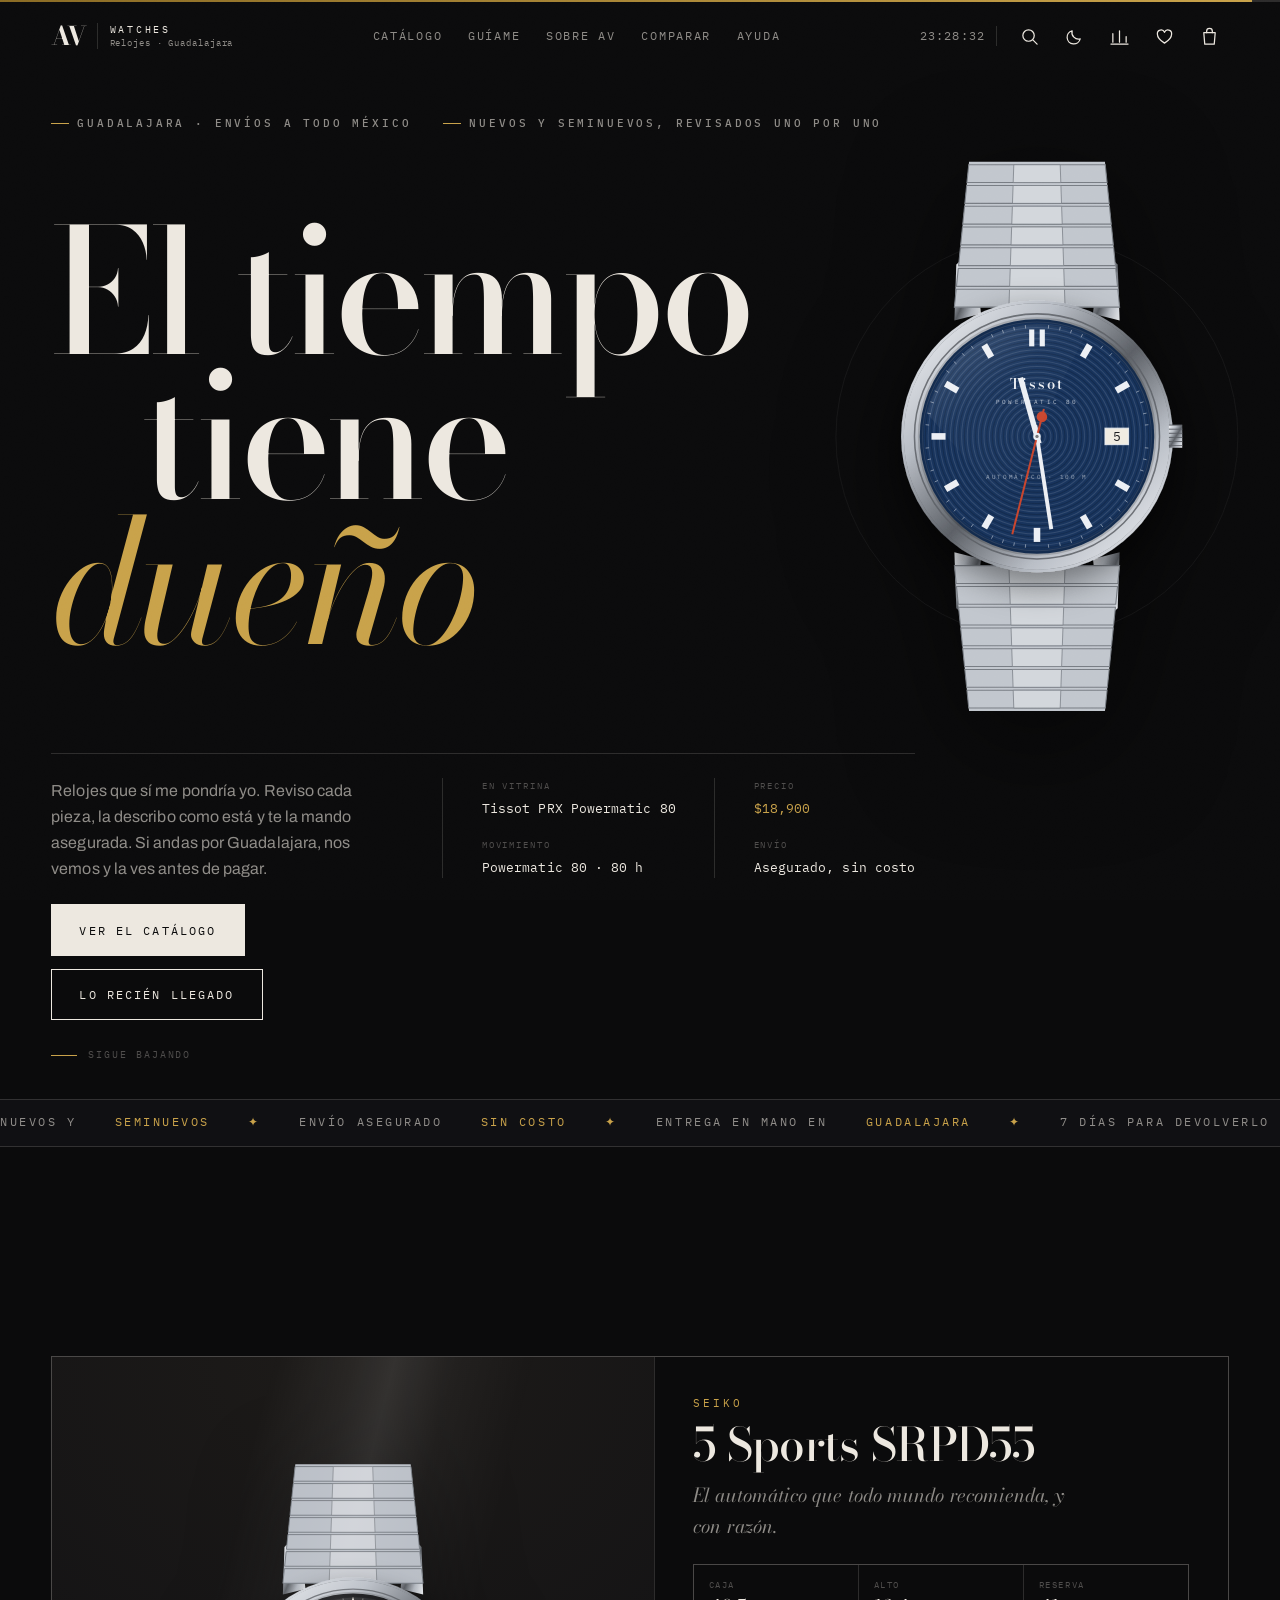
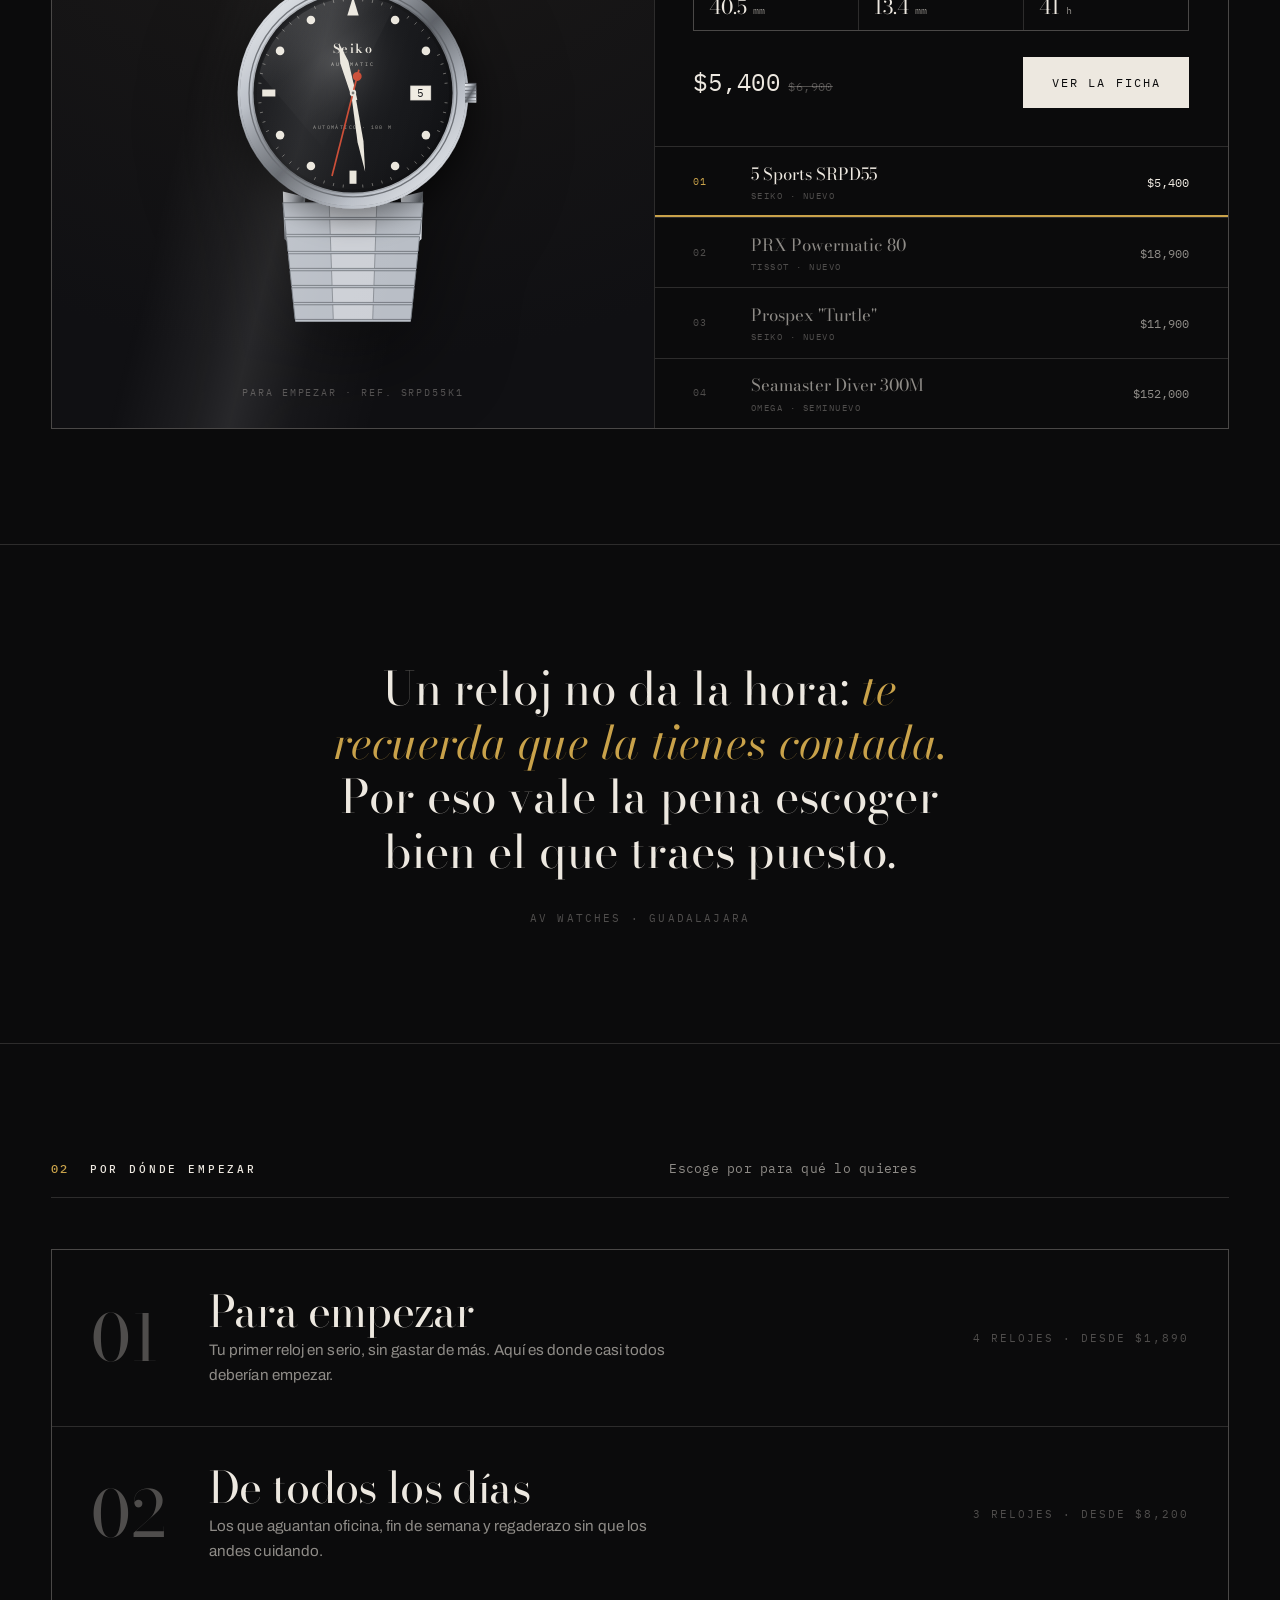
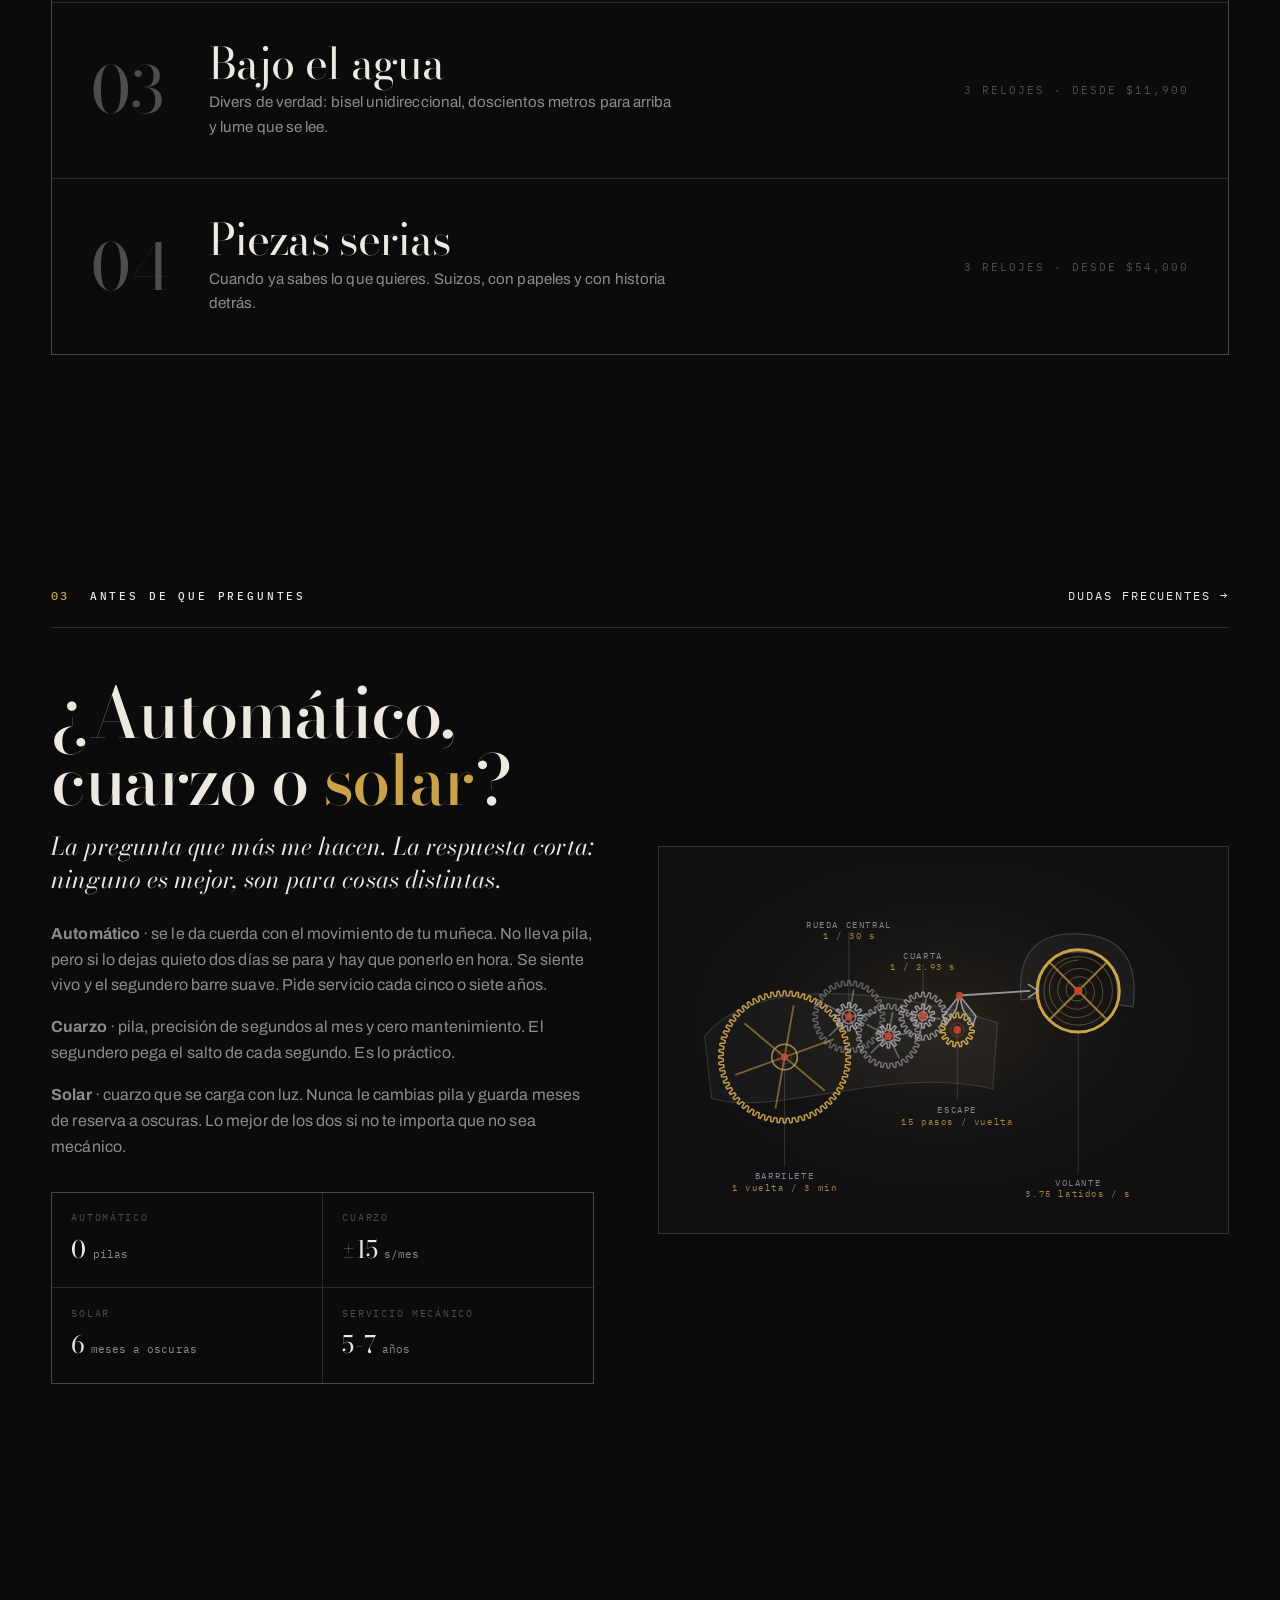
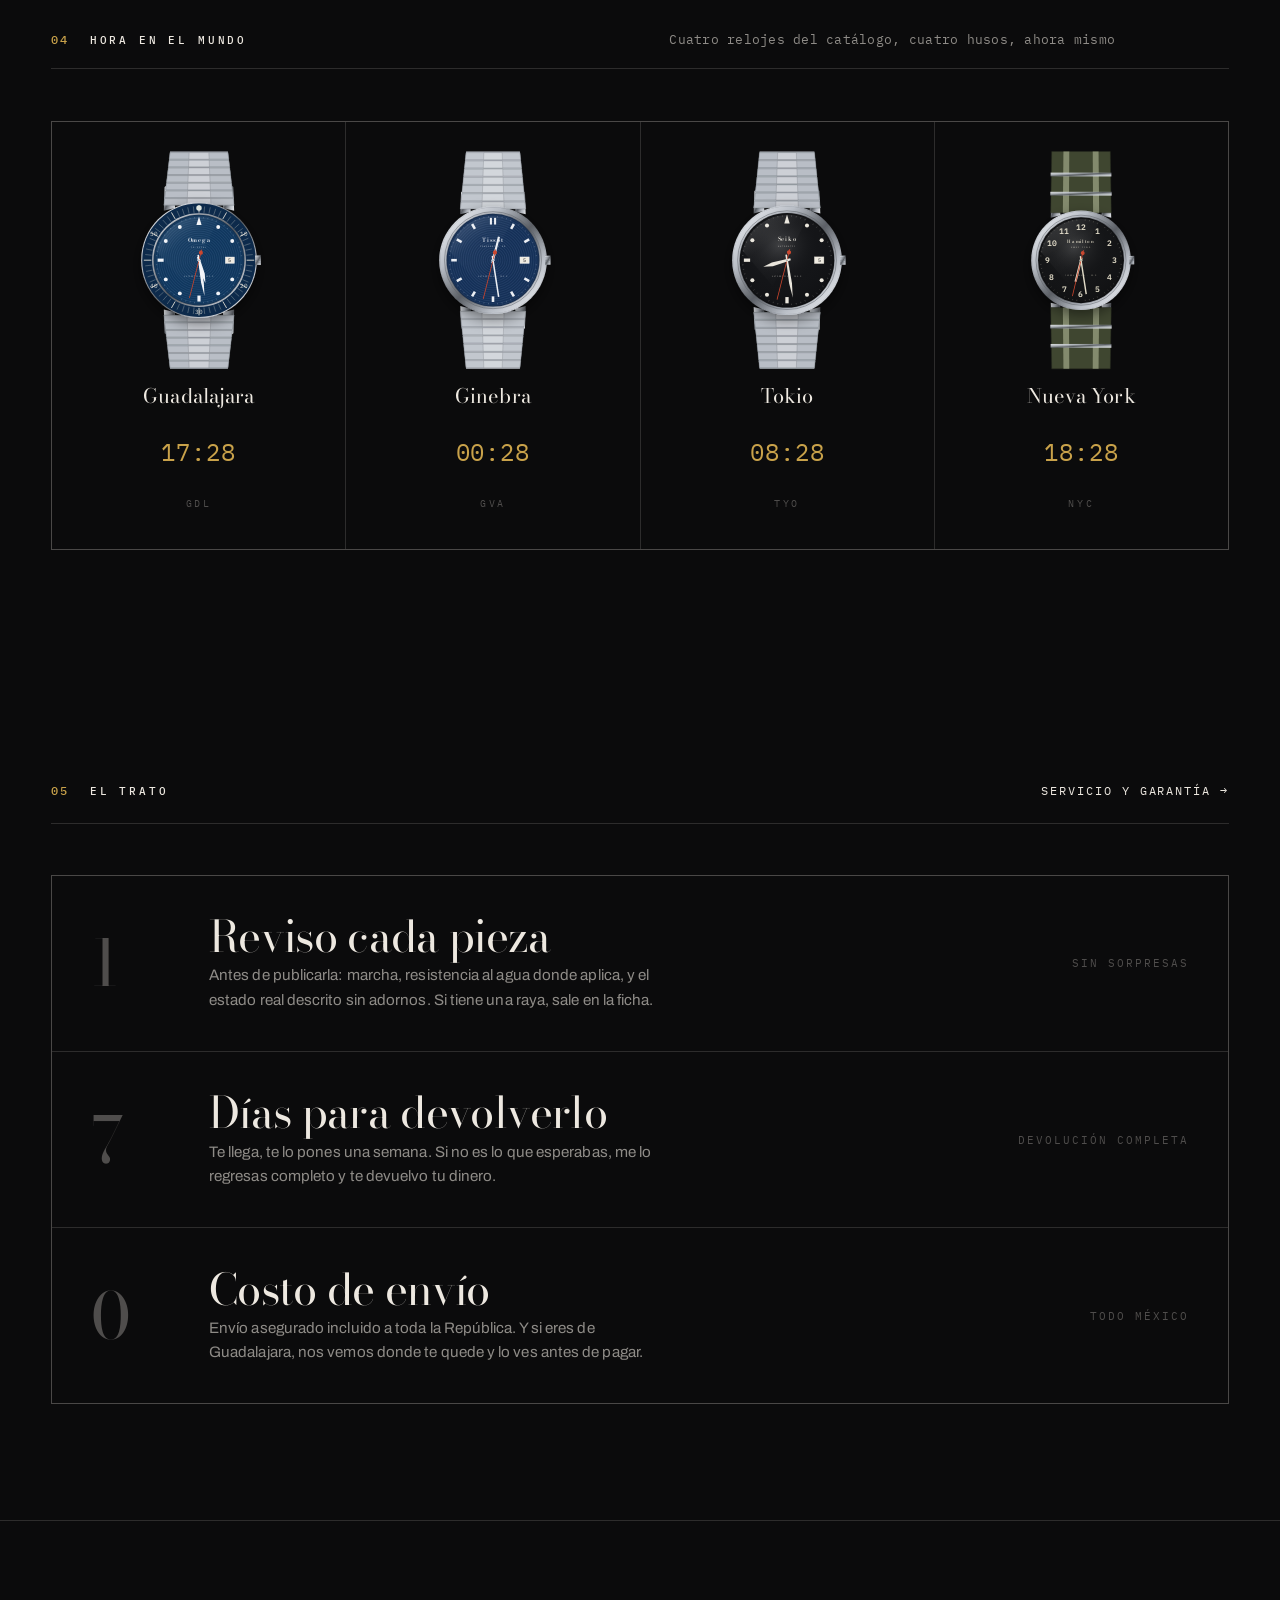
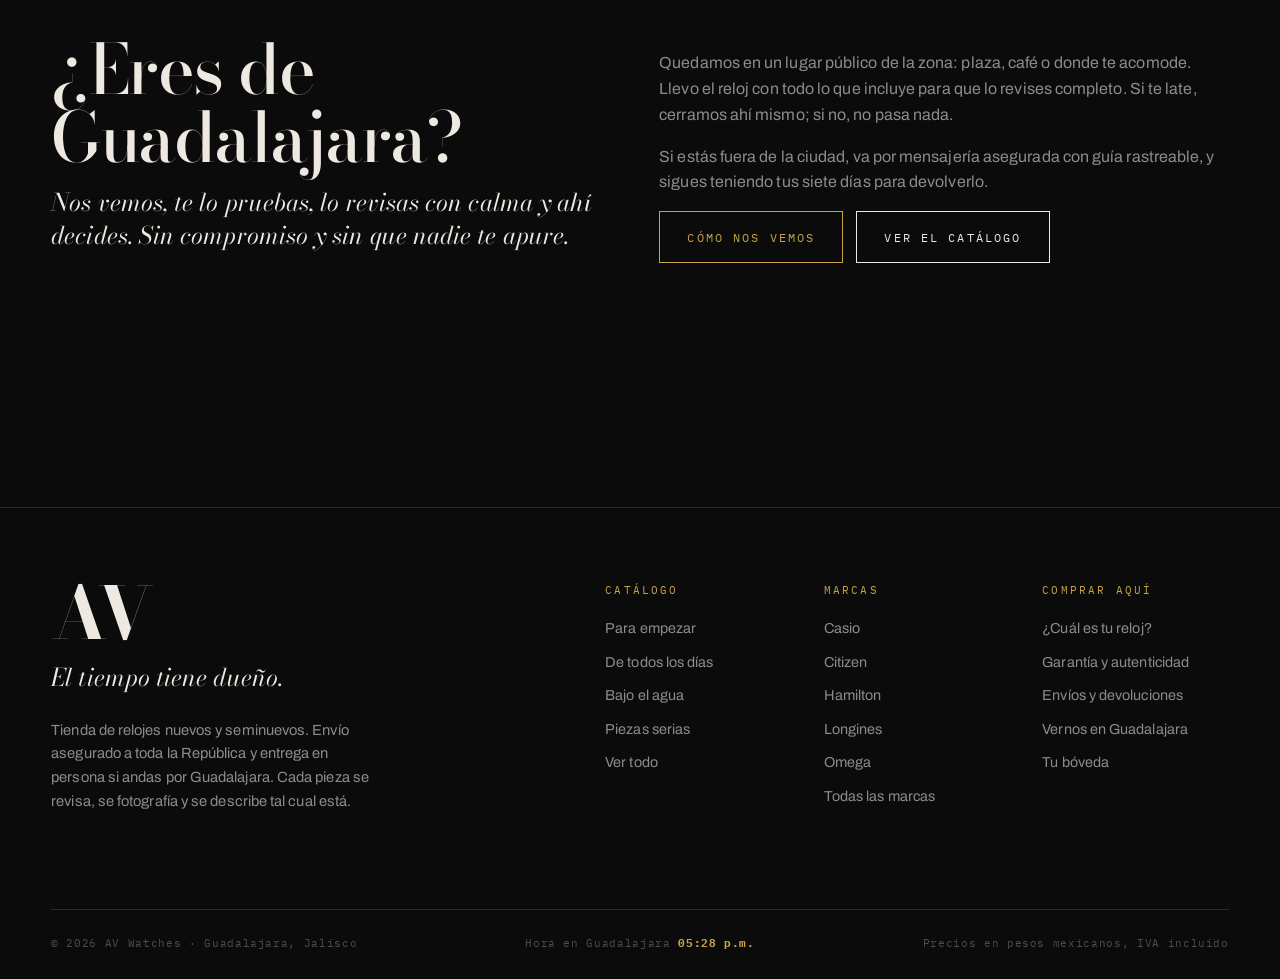
==== commit b3225160: "Arregla las animaciones y añade cuatro herramientas para decidir la compra Las animaciones estaban r" ====
--- a/index.html
+++ b/index.html
@@ -16,7 +16,10 @@
 <link rel="stylesheet" href="assets/css/paginas.css">
 <script src="assets/js/datos.js" defer></script>
 <script src="assets/js/motor-reloj.js" defer></script>
+<script src="assets/js/perfil.js" defer></script>
 <script src="assets/js/tienda.js" defer></script>
+<script src="assets/js/escala.js" defer></script>
+<script src="assets/js/mecanismo.js" defer></script>
 <script src="assets/js/componentes.js" defer></script>
 <script src="assets/js/inicio.js" defer></script>
 </head>
@@ -65,14 +68,37 @@
     <div class="av-marquesina__pista" id="marquesina"></div>
   </div>
 
-  <!-- ========================== DESTACADAS =========================== -->
+  <!-- ========================== ESCAPARATE =========================== -->
   <section class="av-seccion av-marco" id="destacadas">
     <header class="av-seccion-eti" data-revelar>
       <b>01</b>
-      <span class="av-t-eyebrow">Recién llegados</span>
+      <span class="av-t-eyebrow">El escaparate</span>
       <a class="av-enlace" href="catalogo.html">Ver todo el catálogo →</a>
     </header>
-    <div class="av-vitrina" id="vitrina-destacadas"></div>
+
+    <div class="av-esc" data-revelar>
+      <!-- La pieza en el aparador, a tamaño grande -->
+      <div class="av-esc__vitrina">
+        <div class="av-esc__cristal" aria-hidden="true"></div>
+        <div class="av-esc__pieza" id="esc-pieza"></div>
+        <p class="av-esc__pie av-mono" id="esc-pie"></p>
+      </div>
+
+      <!-- Su ficha, en formato editorial -->
+      <div class="av-esc__ficha">
+        <p class="av-esc__marca av-mono" id="esc-marca"></p>
+        <h3 class="av-esc__modelo" id="esc-modelo"></h3>
+        <p class="av-esc__lema" id="esc-lema"></p>
+        <dl class="av-esc__datos" id="esc-datos"></dl>
+        <div class="av-esc__compra">
+          <span class="av-esc__precio av-mono" id="esc-precio"></span>
+          <a class="av-btn av-btn--solido" id="esc-ir">Ver la ficha</a>
+        </div>
+      </div>
+
+      <!-- El resto del aparador, para cambiar de pieza -->
+      <ol class="av-esc__lista" id="esc-lista" aria-label="Otras piezas en el escaparate"></ol>
+    </div>
   </section>
 
   <!-- ========================== MANIFIESTO =========================== -->
--- a/assets/css/paginas.css
+++ b/assets/css/paginas.css
@@ -165,6 +165,7 @@
 
 .av-escaparate { position: sticky; top: calc(var(--cabeza-alto) + 1.5rem); border: var(--filo); background: var(--fondo-2); padding: clamp(1rem,3vw,2.5rem); }
 .av-escaparate__lienzo { position: relative; display: grid; place-items: center; }
+.av-escaparate__lienzo > div { width: 100%; display: grid; place-items: center; }
 .av-escaparate__lienzo .av-svg { width: min(100%, 26rem); transition: filter .6s; }
 .av-escaparate.lume { background: #05070a; }
 .av-escaparate__util { display: flex; flex-wrap: wrap; gap: .5rem; justify-content: center; margin-top: 1.2rem; padding-top: 1.2rem; border-top: var(--filo); }
@@ -299,3 +300,242 @@
 .av-estado { margin-top: 1.4rem; padding: 1rem 1.2rem; border-left: 2px solid var(--laton); background: var(--fondo-2); }
 .av-estado p { margin: .5rem 0 0; font-size: .92rem; color: var(--tinta-tenue); }
 .av-config__nota { margin: .8rem 0 0; font-size: .78rem; color: var(--tinta-fantasma); }
+
+/* ==========================  EL MOVIMIENTO  ==============================
+   Las ruedas giran con el periodo que les toca por su número de dientes.
+   El escape avanza a pasos, un diente por latido, y el volante oscila.
+   ======================================================================== */
+.av-mec { width: 100%; height: auto; overflow: visible; }
+.av-mec .av-rot {
+  transform-box: view-box; transform-origin: var(--x) var(--y);
+  animation: av-gira var(--dur) var(--pasos, linear) infinite;
+  animation-direction: var(--dir, normal);
+}
+.av-mec .av-volante {
+  transform-box: view-box; transform-origin: var(--x) var(--y);
+  animation: av-oscila var(--semi) cubic-bezier(.42,0,.58,1) infinite alternate;
+}
+.av-mec .av-ancora {
+  transform-box: view-box; transform-origin: var(--x) var(--y);
+  animation: av-bascula var(--semi) cubic-bezier(.6,0,.4,1) infinite alternate;
+}
+@keyframes av-oscila  { from { rotate: -150deg; } to { rotate: 150deg; } }
+@keyframes av-bascula { from { rotate: -7deg; }   to { rotate: 7deg; } }
+
+/* Cada pieza se puede señalar: el hover la sube y apaga el resto. */
+.av-mec .av-pieza-mec { transition: opacity .45s var(--curva); }
+.av-mec:hover .av-pieza-mec { opacity: .28; }
+.av-mec .av-pieza-mec:hover { opacity: 1; }
+
+/* Quien prefiere no ver movimiento, ve el esquema quieto. */
+@media (prefers-reduced-motion: reduce) {
+  .av-mec .av-rot, .av-mec .av-volante, .av-mec .av-ancora { animation: none; }
+}
+
+/* ==========================  EL ESCAPARATE  ==============================
+   Formato aparte del catálogo: una pieza protagonista dentro de una vitrina
+   con su cristal, su ficha editorial al lado y el resto del aparador como
+   una lista numerada por la que se va cambiando.
+   ======================================================================== */
+.av-esc {
+  display: grid; gap: 1px; background: var(--linea); border: var(--filo);
+  grid-template-columns: minmax(0, 1.05fr) minmax(0, 1fr);
+  grid-template-areas: 'vitrina ficha' 'vitrina lista';
+  align-items: stretch;
+}
+.av-esc__vitrina {
+  grid-area: vitrina; position: relative; overflow: hidden;
+  background: radial-gradient(120% 90% at 50% 0%, color-mix(in oklab, var(--laton) 9%, var(--fondo-2)), var(--fondo-2));
+  display: grid; place-items: center; padding: clamp(1.5rem, 4vw, 3.5rem);
+  min-height: clamp(22rem, 46vw, 34rem);
+}
+/* Reflejo del vidrio del aparador, en diagonal. */
+.av-esc__cristal {
+  position: absolute; inset: -40% -10%; pointer-events: none; z-index: 2;
+  background: linear-gradient(104deg, transparent 34%, rgba(255,255,255,.055) 42%, rgba(255,255,255,.10) 46%, rgba(255,255,255,.03) 52%, transparent 60%);
+}
+.av-esc__pieza { width: min(100%, 20rem); position: relative; z-index: 1; filter: drop-shadow(0 26px 44px rgba(0,0,0,.5)); }
+.av-esc__pieza .av-svg { width: 100%; }
+/* Al cambiar de pieza entra desde abajo, no aparece de golpe. */
+.av-esc__pieza.cambiando { opacity: 0; transform: translateY(18px) scale(.97); }
+.av-esc__pieza { transition: opacity .42s var(--curva), transform .42s var(--curva); }
+.av-esc__pie {
+  position: absolute; left: 0; right: 0; bottom: 1.1rem; z-index: 3; text-align: center;
+  font-size: .6rem; letter-spacing: .2em; text-transform: uppercase; color: var(--tinta-fantasma);
+}
+
+.av-esc__ficha { grid-area: ficha; background: var(--fondo); padding: clamp(1.6rem, 3vw, 2.8rem); display: flex; flex-direction: column; justify-content: center; }
+.av-esc__marca { font-size: .68rem; letter-spacing: .26em; text-transform: uppercase; color: var(--laton); margin: 0 0 .5rem; }
+.av-esc__modelo { font-family: var(--display); font-size: clamp(1.9rem, 3.6vw, 3.1rem); line-height: 1; font-weight: 500; }
+.av-esc__lema { font-family: var(--display); font-style: italic; font-size: clamp(1rem, 1.5vw, 1.25rem); color: var(--tinta-tenue); margin: .8rem 0 1.4rem; max-width: 32ch; }
+.av-esc__datos { display: grid; grid-template-columns: repeat(3, 1fr); gap: 1px; background: var(--linea); border: var(--filo); margin: 0 0 1.6rem; }
+.av-esc__datos div { background: var(--fondo); padding: .8rem .9rem; }
+.av-esc__datos dt { font-family: var(--mono); font-size: .55rem; letter-spacing: .18em; text-transform: uppercase; color: var(--tinta-fantasma); }
+.av-esc__datos dd { margin: .3rem 0 0; font-family: var(--display); font-size: 1.25rem; line-height: 1; }
+.av-esc__datos dd small { font-family: var(--mono); font-size: .6rem; color: var(--tinta-tenue); }
+.av-esc__compra { display: flex; flex-wrap: wrap; gap: 1rem; align-items: center; justify-content: space-between; }
+.av-esc__precio { font-size: 1.5rem; }
+.av-esc__precio s { margin-left: .5rem; font-size: .78rem; color: var(--tinta-fantasma); }
+
+/* La lista del aparador: numerada, con barra de avance en la activa. */
+.av-esc__lista { grid-area: lista; background: var(--fondo); margin: 0; padding: 0; list-style: none; display: grid; }
+.av-esc__lista li { border-top: var(--filo); }
+.av-esc__lista li:first-child { border-top: 0; }
+.av-esc__lista button {
+  position: relative; width: 100%; display: grid; grid-template-columns: 2.6rem 1fr auto; gap: 1rem;
+  align-items: center; padding: .85rem clamp(1.6rem, 3vw, 2.8rem); text-align: left;
+  color: var(--tinta-tenue); transition: color .35s, background .35s;
+}
+.av-esc__lista button:hover { color: var(--tinta); background: var(--fondo-2); }
+.av-esc__lista button[aria-current="true"] { color: var(--tinta); }
+.av-esc__lista .n { font-family: var(--mono); font-size: .62rem; letter-spacing: .12em; color: var(--tinta-fantasma); }
+.av-esc__lista button[aria-current="true"] .n { color: var(--laton); }
+.av-esc__lista .m { font-family: var(--display); font-size: 1.05rem; }
+.av-esc__lista .m em { font-family: var(--mono); font-style: normal; font-size: .58rem; letter-spacing: .16em; text-transform: uppercase; color: var(--tinta-fantasma); display: block; }
+.av-esc__lista .p { font-family: var(--mono); font-size: .78rem; }
+/* Barra que se llena mientras la pieza está en el aparador. */
+.av-esc__lista button::after {
+  content: ''; position: absolute; left: 0; bottom: 0; height: 2px; width: 100%;
+  background: var(--laton); transform: scaleX(0); transform-origin: left;
+}
+.av-esc__lista button[aria-current="true"]::after { animation: av-turno var(--turno, 7s) linear forwards; }
+@keyframes av-turno { from { transform: scaleX(0); } to { transform: scaleX(1); } }
+@media (prefers-reduced-motion: reduce) { .av-esc__lista button[aria-current="true"]::after { animation: none; transform: scaleX(1); } }
+
+@media (max-width: 900px) {
+  .av-esc { grid-template-columns: 1fr; grid-template-areas: 'vitrina' 'ficha' 'lista'; }
+  .av-esc__vitrina { min-height: 20rem; }
+  .av-esc__datos { grid-template-columns: 1fr 1fr 1fr; }
+}
+@media (max-width: 460px) { .av-esc__datos { grid-template-columns: 1fr; } }
+
+/* ==========================  TAMAÑO REAL  ===============================
+   El calibrador: una tarjeta bancaria dibujada que el visitante ajusta
+   contra la suya de verdad hasta que coinciden.
+   ======================================================================== */
+.av-calibrador { position: fixed; inset: 0; z-index: 200; background: var(--velo); backdrop-filter: blur(10px);
+  display: grid; place-items: center; padding: 1rem; opacity: 0; transition: opacity .3s; overflow-y: auto; }
+.av-calibrador.visible { opacity: 1; }
+.av-cal__caja { width: min(56rem, 100%); background: var(--fondo-2); border: var(--filo); padding: clamp(1.4rem, 3vw, 2.4rem);
+  transform: translateY(-14px); transition: transform .45s var(--curva); }
+.av-calibrador.visible .av-cal__caja { transform: none; }
+.av-cal__cab { display: flex; gap: 2rem; justify-content: space-between; align-items: flex-start; padding-bottom: 1.2rem; border-bottom: var(--filo); }
+.av-cal__pasos { margin: 1.2rem 0; padding-left: 1.4rem; font-size: .78rem; color: var(--tinta-tenue); line-height: 1.9; }
+.av-cal__pasos li::marker { color: var(--laton); }
+
+.av-cal__zona { display: grid; place-items: center; padding: clamp(1rem, 3vw, 2rem) 0; background:
+  repeating-linear-gradient(45deg, transparent, transparent 9px, color-mix(in oklab, var(--tinta) 4%, transparent) 9px, color-mix(in oklab, var(--tinta) 4%, transparent) 10px);
+  border: var(--filo); }
+/* La tarjeta de referencia, con su chip y su banda para que se reconozca. */
+.av-cal__tarjeta { position: relative; border: 2px solid var(--laton); border-radius: 8px;
+  background: linear-gradient(135deg, color-mix(in oklab, var(--laton) 14%, var(--fondo-3)), var(--fondo-3));
+  box-shadow: 0 10px 30px rgba(0,0,0,.4); }
+.av-cal__chip { position: absolute; left: 9%; top: 30%; width: 13%; height: 20%; border-radius: 3px;
+  background: linear-gradient(135deg, #d9b45c, #8a6a24); }
+.av-cal__banda { position: absolute; left: 0; right: 0; top: 62%; height: 13%; background: rgba(0,0,0,.45); }
+.av-cal__marca { position: absolute; right: 8%; bottom: 8%; font-size: .62rem; letter-spacing: .12em; color: var(--laton); }
+
+.av-cal__mando { display: grid; grid-template-columns: auto 1fr auto; gap: .8rem; align-items: center; margin-top: 1.2rem; }
+.av-cal__paso { width: 34px; height: 34px; border: var(--filo); display: grid; place-items: center;
+  font-family: var(--mono); color: var(--tinta-tenue); transition: color .3s, border-color .3s; }
+.av-cal__paso:hover { color: var(--tinta); border-color: var(--linea-viva); }
+.av-cal__mando input[type="range"] { width: 100%; appearance: none; height: 1px; background: var(--linea-viva); }
+.av-cal__mando input[type="range"]::-webkit-slider-thumb { appearance: none; width: 18px; height: 18px; background: var(--laton); border-radius: 50%; border: 3px solid var(--fondo-2); cursor: grab; }
+.av-cal__mando input[type="range"]::-moz-range-thumb { width: 18px; height: 18px; background: var(--laton); border-radius: 50%; border: 3px solid var(--fondo-2); cursor: grab; }
+.av-cal__lectura { text-align: center; margin: 1rem 0 0; font-size: .74rem; color: var(--tinta-tenue); }
+.av-cal__lectura b { color: var(--laton); }
+.av-cal__pie { display: flex; flex-wrap: wrap; gap: .7rem; justify-content: center; margin-top: 1.4rem; }
+.av-cal__nota { text-align: center; margin: .9rem 0 0; font-size: .68rem; color: var(--tinta-fantasma); }
+
+/* La pieza puesta a tamaño físico: el ancho lo fija el JS en píxeles, así
+   que aquí solo se deja sitio para que quepa y se pueda desplazar. */
+.av-escaparate.real .av-escaparate__lienzo { overflow: auto; justify-items: center; }
+.av-escaparate.real .av-escaparate__lienzo > div { display: grid; place-items: center; min-width: 100%; }
+.av-real-aviso { display: flex; align-items: center; gap: .6rem; justify-content: center; margin-top: 1rem;
+  padding: .6rem .9rem; border: 1px solid var(--laton); font-family: var(--mono); font-size: .64rem;
+  letter-spacing: .1em; color: var(--laton); text-align: center; }
+.av-real-aviso button { color: inherit; text-decoration: underline; text-underline-offset: 3px; }
+
+/* Selector de vista: de frente o de perfil. */
+.av-vistas { display: flex; gap: 1px; background: var(--linea); border: var(--filo); margin-bottom: 1rem; }
+.av-vista { flex: 1; background: var(--fondo); padding: .6rem; font-family: var(--mono); font-size: .66rem;
+  text-transform: uppercase; letter-spacing: .16em; color: var(--tinta-fantasma); transition: color .3s, background .3s; }
+.av-vista:hover { color: var(--tinta); }
+.av-vista[aria-selected="true"] { background: var(--tinta); color: var(--fondo); }
+.av-escaparate__lienzo.sin-lupa { cursor: default; }
+.av-escaparate__lienzo .av-perfil { width: 100%; max-width: 30rem; }
+.av-grosor { margin-top: 2rem; padding: 1.2rem 1.4rem; border-left: 2px solid var(--laton); background: var(--fondo-2); }
+.av-grosor p { margin: .6rem 0 0; color: var(--tinta-tenue); font-size: .92rem; }
+
+/* Mover el tiempo. */
+.av-tiempo { margin-top: 1.2rem; padding-top: 1.2rem; border-top: var(--filo); }
+.av-tiempo__cab { display: flex; justify-content: space-between; align-items: baseline; margin-bottom: .7rem; }
+.av-tiempo__cab b { font-size: .8rem; color: var(--tinta-tenue); transition: color .3s; }
+.av-tiempo.movido .av-tiempo__cab b { color: var(--laton); }
+.av-tiempo input[type="range"] { width: 100%; appearance: none; height: 1px; background: var(--linea-viva); margin: .3rem 0; }
+.av-tiempo input[type="range"]::-webkit-slider-thumb { appearance: none; width: 15px; height: 15px; background: var(--laton); border-radius: 50%; border: 3px solid var(--fondo-2); cursor: grab; }
+.av-tiempo input[type="range"]::-moz-range-thumb { width: 15px; height: 15px; background: var(--laton); border-radius: 50%; border: 3px solid var(--fondo-2); cursor: grab; }
+.av-tiempo__pie { display: flex; justify-content: space-between; align-items: center; margin-top: .4rem; font-size: .6rem; color: var(--tinta-fantasma); }
+.av-tiempo__ahora { font-family: var(--mono); font-size: .62rem; text-transform: uppercase; letter-spacing: .14em; color: var(--tinta-tenue); border-bottom: 1px solid transparent; }
+.av-tiempo__ahora:hover { color: var(--laton); border-bottom-color: var(--laton); }
+.av-tiempo__nota { margin: .7rem 0 0; font-size: .64rem; color: var(--tinta-fantasma); text-align: center; min-height: 1.2em; }
+
+/* ==========================  ¿CUÁL ES TU RELOJ?  ========================= */
+.av-guia { margin-top: clamp(2rem, 5vw, 3.5rem); border: var(--filo); padding: clamp(1.5rem, 4vw, 3rem); background: var(--fondo-2); position: relative; }
+.av-guia__barra { position: absolute; top: 0; left: 0; right: 0; height: 2px; background: var(--linea); }
+.av-guia__barra i { display: block; height: 100%; background: var(--laton); transform-origin: left; transition: transform .6s var(--curva); }
+.av-guia__cuenta { font-size: .64rem; letter-spacing: .22em; text-transform: uppercase; color: var(--tinta-fantasma); }
+.av-guia__titulo { margin: .6rem 0 1.8rem; }
+.av-guia__ops { display: grid; gap: 1px; background: var(--linea); border: var(--filo); grid-template-columns: repeat(auto-fit, minmax(min(100%, 14rem), 1fr)); }
+.av-guia__op { background: var(--fondo); padding: 1.4rem 1.2rem; text-align: left; display: grid; gap: .3rem; align-content: start;
+  transition: background .35s var(--curva), transform .35s var(--curva); }
+.av-guia__op:hover { background: var(--fondo-3); }
+.av-guia__op .e { font-family: var(--display); font-size: 1.35rem; line-height: 1.1; }
+.av-guia__op .s { font-family: var(--mono); font-size: .68rem; color: var(--tinta-tenue); }
+.av-guia__op.elegida { background: var(--laton); }
+.av-guia__op.elegida .e, .av-guia__op.elegida .s { color: #0B0B0C; }
+.av-guia__pie { margin: 1.2rem 0 0; font-size: .84rem; color: var(--tinta-fantasma); max-width: 52ch; }
+.av-guia__atras { display: inline-block; margin-top: 1.4rem; color: var(--tinta-tenue); }
+
+.av-guia__gana { display: grid; grid-template-columns: minmax(0, .8fr) minmax(0, 1.2fr); gap: clamp(1.5rem, 4vw, 3rem); align-items: center;
+  border: var(--filo); background: var(--fondo); padding: clamp(1.4rem, 3vw, 2.4rem); }
+.av-guia__pieza { width: min(100%, 15rem); margin-inline: auto; }
+.av-guia__razones { list-style: none; margin: 0 0 1rem; padding: 0; display: grid; gap: .45rem; }
+.av-guia__razones li { position: relative; padding-left: 1.5rem; font-size: .95rem; color: var(--tinta-tenue); }
+.av-guia__razones li::before { content: '✓'; position: absolute; left: 0; color: var(--laton); font-family: var(--mono); font-size: .8rem; }
+.av-guia__pero { font-size: .84rem; color: var(--tinta-fantasma); border-left: 2px solid var(--brasa); padding-left: .8rem; margin: 0 0 1.2rem; }
+.av-guia__compra { display: flex; flex-wrap: wrap; gap: 1rem; align-items: center; }
+.av-guia__compra b { font-size: 1.4rem; }
+.av-guia__final { display: flex; flex-wrap: wrap; gap: .8rem; justify-content: center; margin-top: 2.5rem; padding-top: 2rem; border-top: var(--filo); }
+@media (max-width: 760px) { .av-guia__gana { grid-template-columns: 1fr; } }
+
+/* Siluetas superpuestas del comparador. */
+.av-siluetas { border: var(--filo); background: var(--fondo-2); padding: clamp(1.2rem, 3vw, 2rem); margin-bottom: 2rem; }
+.av-siluetas__cab { display: flex; flex-wrap: wrap; gap: .6rem 1.5rem; justify-content: space-between; align-items: baseline;
+  padding-bottom: 1rem; border-bottom: var(--filo); margin-bottom: 1.4rem; }
+.av-siluetas__cab p { margin: 0; font-size: .68rem; }
+.av-siluetas__par { display: grid; grid-template-columns: 1fr 1fr; gap: clamp(1rem, 3vw, 2.5rem); }
+.av-siluetas__par figure { margin: 0; }
+.av-siluetas__par figcaption { font-size: .6rem; letter-spacing: .2em; text-transform: uppercase; color: var(--tinta-fantasma); margin-bottom: .6rem; }
+.av-siluetas__par svg { width: 100%; height: auto; max-height: 20rem; }
+@media (max-width: 640px) { .av-siluetas__par { grid-template-columns: 1fr; } }
+
+/* Los hitos de la historia se encienden al pasar. */
+.av-hito::before { transition: background .5s var(--curva), box-shadow .5s var(--curva); background: var(--tinta-fantasma); }
+.av-hito.visible::before { background: var(--laton); box-shadow: 0 0 0 4px color-mix(in oklab, var(--laton) 22%, transparent); }
+/* La línea de tiempo se dibuja de arriba abajo al entrar. */
+.av-linea-tiempo { border-left-color: transparent; position: relative; }
+.av-linea-tiempo::before { content: ''; position: absolute; left: -1px; top: 0; width: 1px; height: 100%; background: var(--linea);
+  transform: scaleY(0); transform-origin: top; transition: transform 1.4s var(--curva); }
+.av-linea-tiempo.visible::before { transform: scaleY(1); }
+/* El acordeón abre con holgura. */
+.av-acordeon details[open] div { animation: av-abre .45s var(--curva); }
+@keyframes av-abre { from { opacity: 0; transform: translateY(-6px); } to { opacity: 1; transform: none; } }
+/* Las cifras que cuentan usan cifras de ancho fijo para no bailar. */
+.av-cifra b { font-variant-numeric: tabular-nums; }
+
+/* Titular con una pieza viva al lado, en las páginas de texto. */
+.av-portada-doble { display: grid; grid-template-columns: minmax(0,1fr) clamp(10rem, 22vw, 17rem); gap: clamp(1.5rem,4vw,3.5rem); align-items: center; }
+.av-portada-pieza { width: 100%; filter: drop-shadow(0 22px 40px rgba(0,0,0,.5)); }
+.av-portada-pieza .av-svg { width: 100%; }
+@media (max-width: 780px) { .av-portada-doble { grid-template-columns: 1fr; } .av-portada-pieza { max-width: 13rem; margin-inline: auto; } }
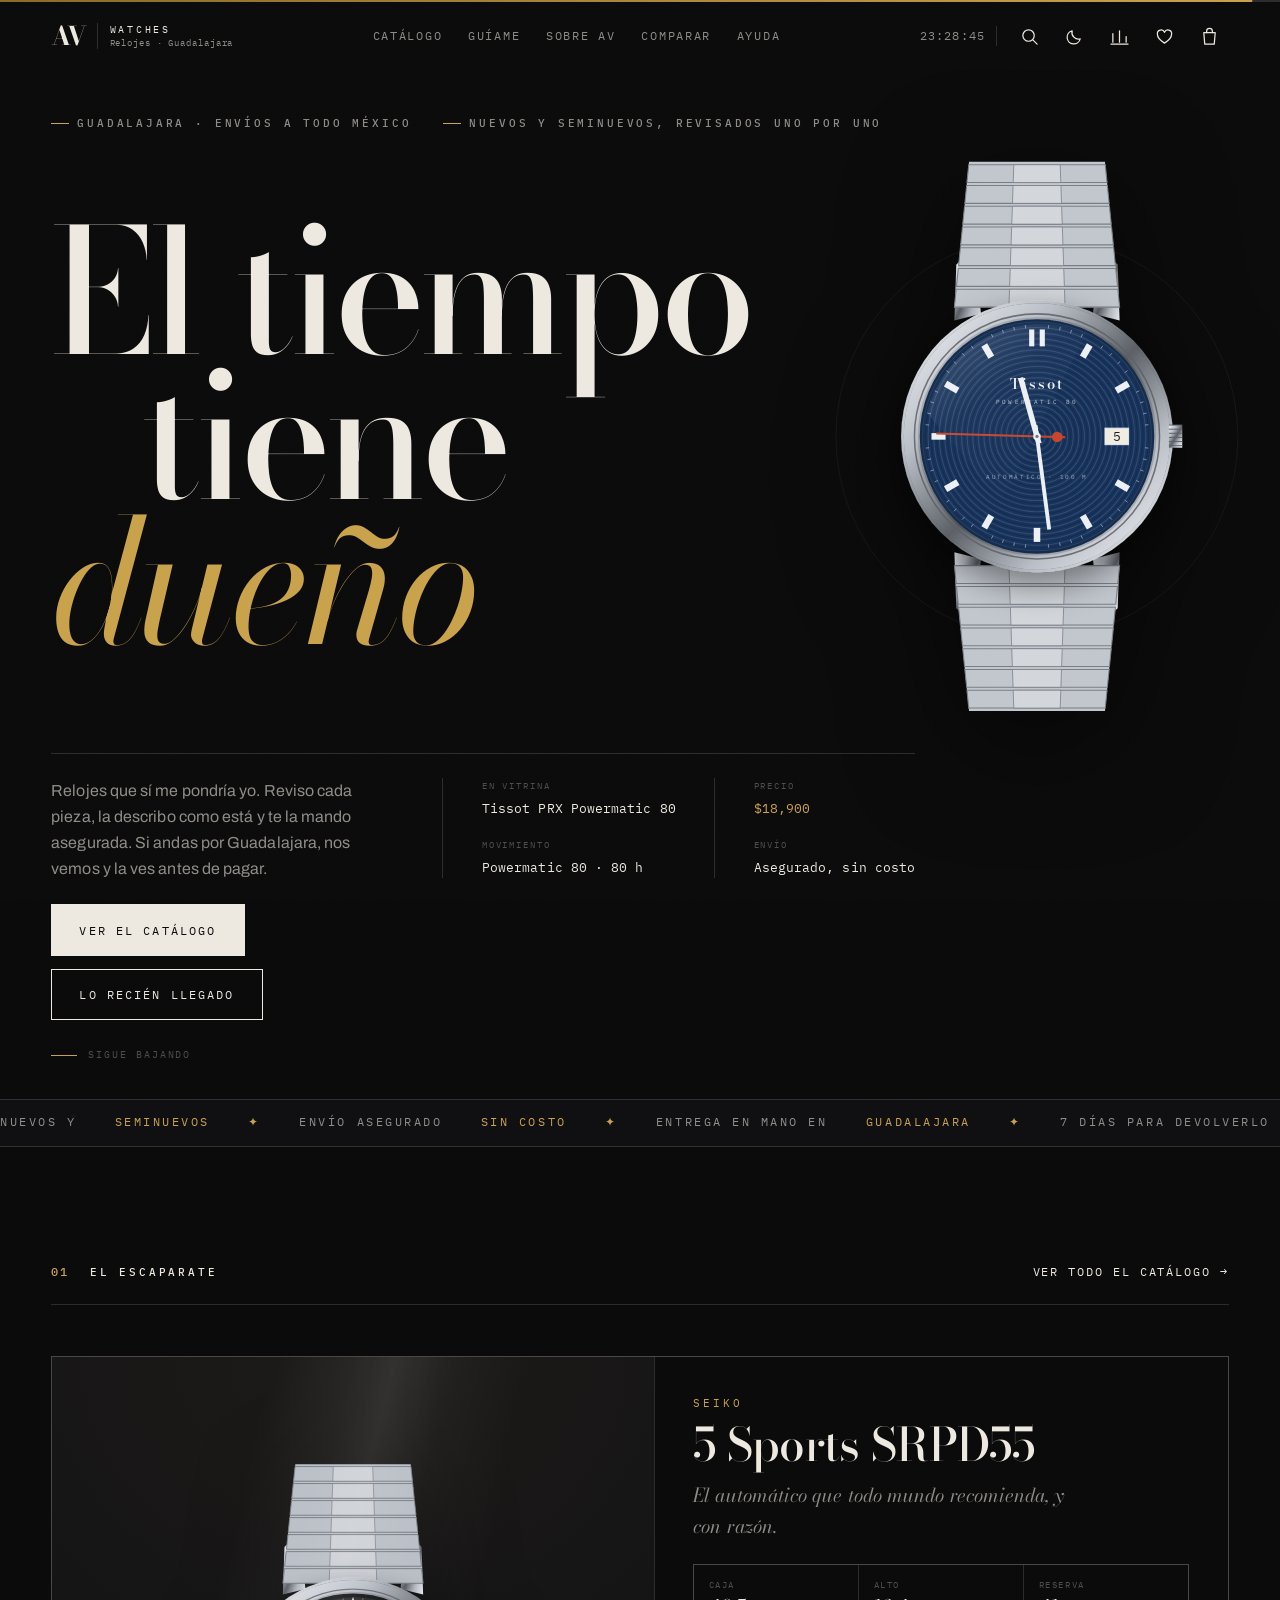
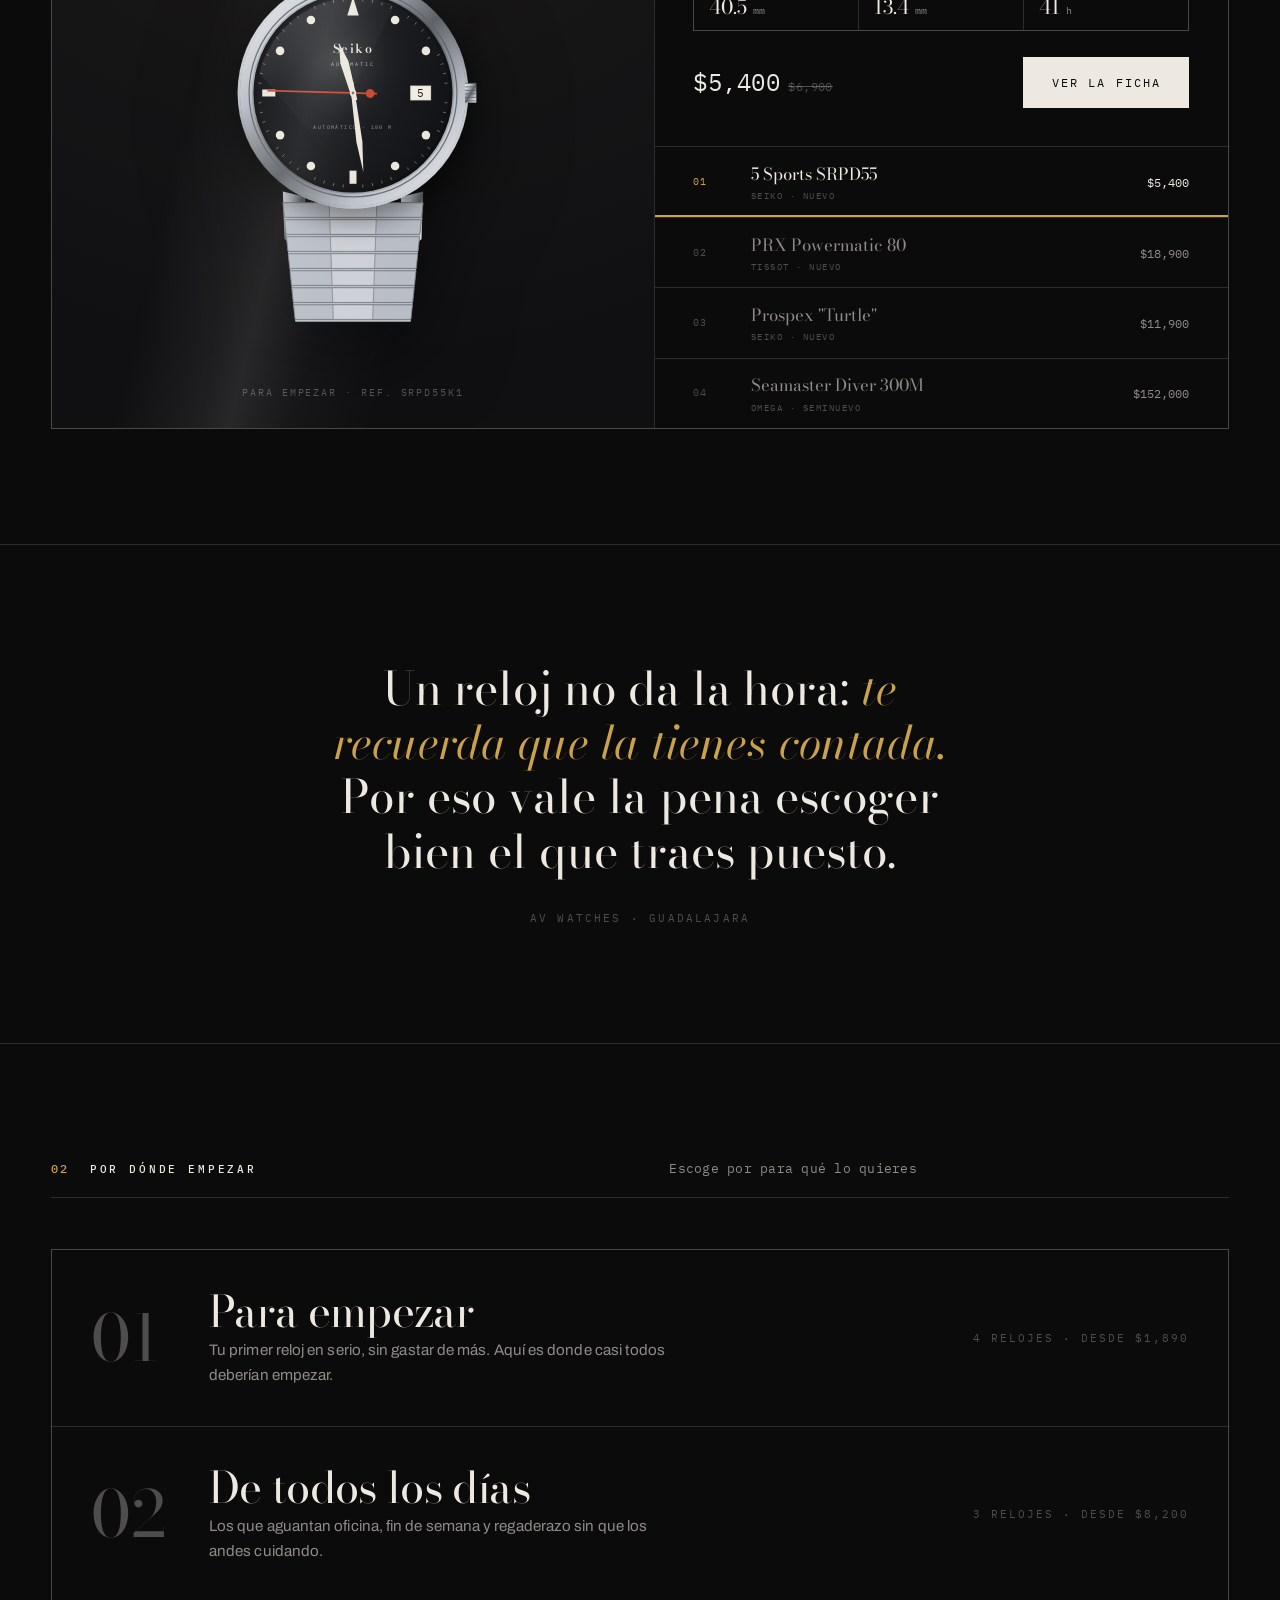
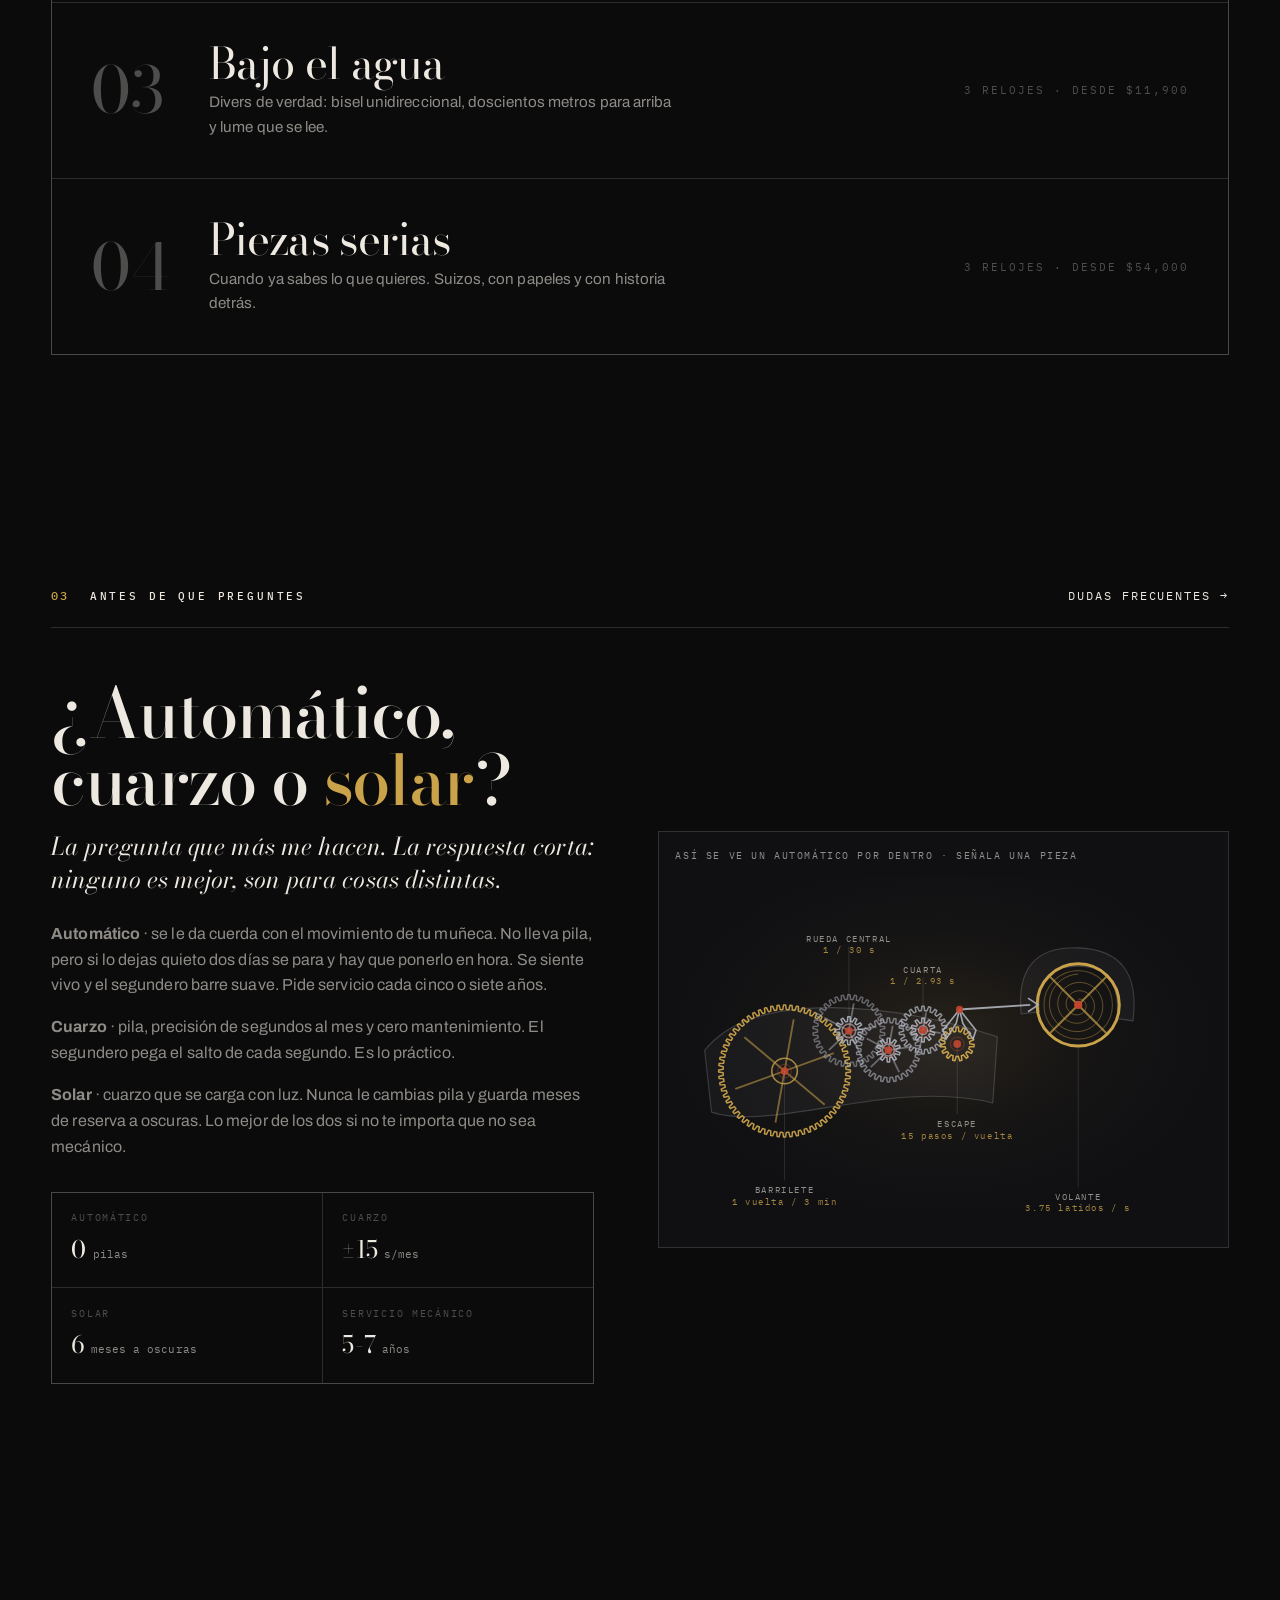
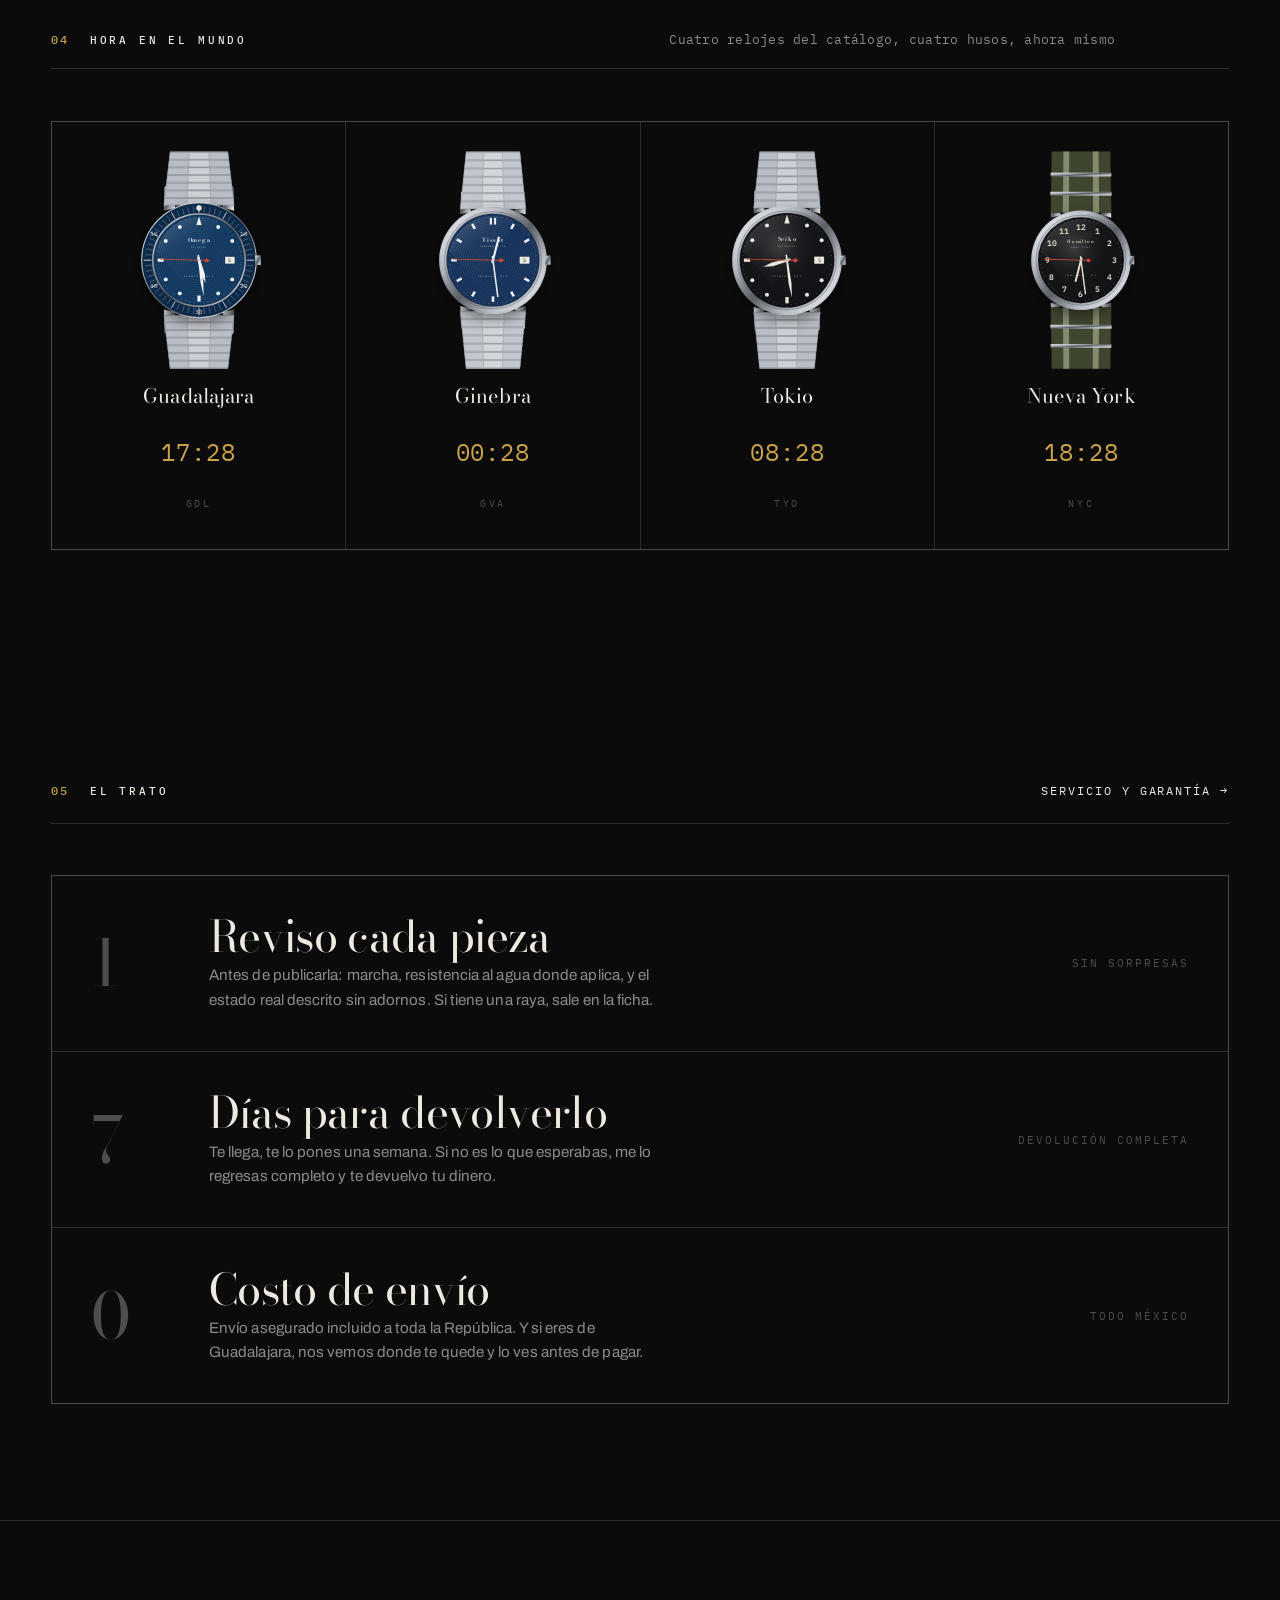
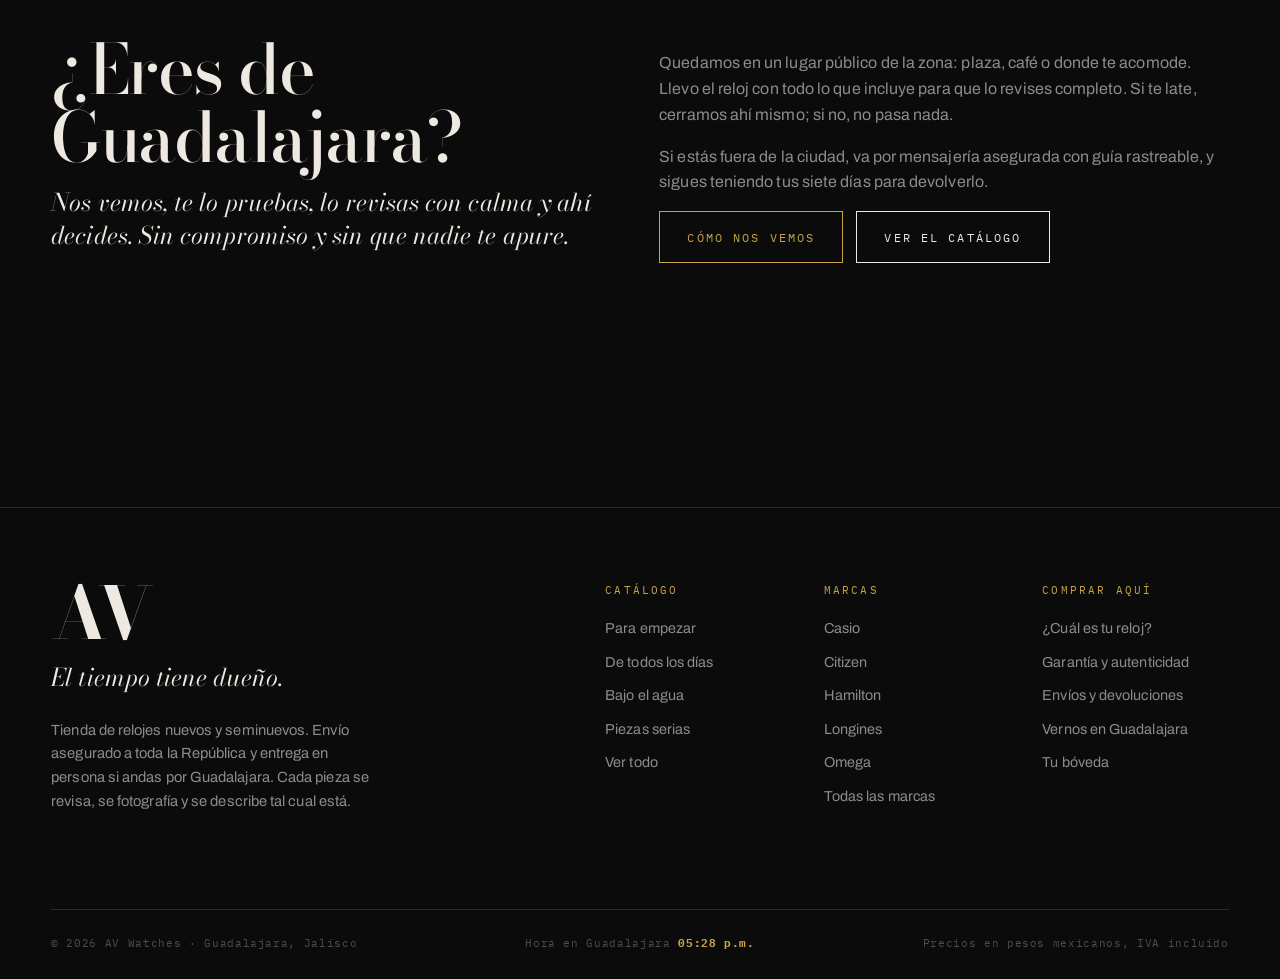
==== commit 6bbcbc4b: "Hace que el esquema del movimiento aguante los dos temas Los tonos del tren de engranes estaban fijo" ====
--- a/index.html
+++ b/index.html
@@ -138,9 +138,10 @@
           <div><dt>Servicio mecánico</dt><dd>5-7 <small>años</small></dd></div>
         </dl>
       </div>
-      <div class="av-mecanismo" id="mecanismo" data-revelar data-retraso="2">
-        <p class="av-mono av-tenue" style="margin:0 0 .8rem;font-size:.62rem;letter-spacing:.14em;text-transform:uppercase">Así se ve un automático por dentro</p>
-      </div>
+      <figure class="av-mecanismo" data-revelar data-retraso="2">
+        <figcaption class="av-mono av-tenue">Así se ve un automático por dentro · señala una pieza</figcaption>
+        <div id="mecanismo"></div>
+      </figure>
     </div>
   </section>
 
--- a/assets/css/base.css
+++ b/assets/css/base.css
@@ -26,6 +26,12 @@
   --mono:    'IBM Plex Mono', ui-monospace, 'SF Mono', Menlo, monospace;
   --sans:    'Archivo', 'Helvetica Neue', Arial, sans-serif;
 
+  /* Tonos del esquema del movimiento, para que funcione en ambos temas. */
+  --mec-acero: rgba(176,180,190,.9);
+  --mec-placa: rgba(150,150,160,.06);
+  --mec-borde: rgba(170,172,180,.26);
+  --mec-luz:   rgba(201,162,74,.13);
+
   --marco: clamp(1rem, 4vw, 4.5rem);   /* margen lateral de la página */
   --filo: 1px solid var(--linea);
   --ritmo: clamp(4.5rem, 9vw, 9rem);   /* aire entre secciones */
@@ -47,6 +53,10 @@
   --laton-hondo:  #C9A24A;
   --brasa:        #A83A22;
   --velo:         rgba(242,238,230,.78);
+  --mec-acero: rgba(88,95,110,.85);
+  --mec-placa: rgba(60,64,74,.06);
+  --mec-borde: rgba(60,64,74,.30);
+  --mec-luz:   rgba(138,98,32,.10);
 }
 
 /* --- 2. Reinicio --------------------------------------------------------- */
--- a/assets/css/paginas.css
+++ b/assets/css/paginas.css
@@ -164,6 +164,9 @@
 @media (max-width: 940px) { .av-ficha { grid-template-columns: 1fr; } }
 
 .av-escaparate { position: sticky; top: calc(var(--cabeza-alto) + 1.5rem); border: var(--filo); background: var(--fondo-2); padding: clamp(1rem,3vw,2.5rem); }
+/* En una sola columna no puede quedarse pegado: taparía todo lo que pasa
+   por debajo. Va después de la regla base para poder ganarle. */
+@media (max-width: 940px) { .av-escaparate { position: static; } }
 .av-escaparate__lienzo { position: relative; display: grid; place-items: center; }
 .av-escaparate__lienzo > div { width: 100%; display: grid; place-items: center; }
 .av-escaparate__lienzo .av-svg { width: min(100%, 26rem); transition: filter .6s; }
@@ -245,7 +248,7 @@
 
 /* ==========================  PEDIDO  ====================================== */
 .av-pedido { display: grid; grid-template-columns: minmax(0,1.2fr) minmax(0,1fr); gap: clamp(2rem,4vw,4rem); align-items: start; }
-@media (max-width: 900px) { .av-pedido { grid-template-columns: 1fr; } }
+@media (max-width: 900px) { .av-pedido { grid-template-columns: 1fr; } .av-resumen { position: static; } }
 .av-campo { margin-bottom: 1.1rem; }
 .av-campo label { display: block; font-family: var(--mono); font-size: .62rem; text-transform: uppercase; letter-spacing: .18em; color: var(--tinta-fantasma); margin-bottom: .45rem; }
 .av-campo input, .av-campo select, .av-campo textarea { width: 100%; background: var(--fondo-2); border: var(--filo); padding: .8rem 1rem; font-size: .95rem; }
@@ -539,3 +542,20 @@
 .av-portada-pieza { width: 100%; filter: drop-shadow(0 22px 40px rgba(0,0,0,.5)); }
 .av-portada-pieza .av-svg { width: 100%; }
 @media (max-width: 780px) { .av-portada-doble { grid-template-columns: 1fr; } .av-portada-pieza { max-width: 13rem; margin-inline: auto; } }
+
+/* La pieza sobre la muñeca, a escala. */
+.av-muneca__vistas { display: grid; grid-template-columns: 1.25fr 1fr; gap: 1px; background: var(--linea); border: var(--filo); margin: 1.2rem 0 1.4rem; }
+.av-muneca__vistas figure { margin: 0; background: var(--fondo); padding: 1rem .8rem .6rem; display: grid; align-content: start; }
+.av-muneca__vistas figcaption { font-size: .58rem; letter-spacing: .2em; text-transform: uppercase; color: var(--tinta-fantasma); margin-bottom: .6rem; }
+.av-muneca__vistas svg { width: 100%; height: auto; max-height: 15rem; }
+.av-muneca__veredicto[data-nivel="bien"] { color: var(--laton); }
+.av-muneca__veredicto[data-nivel="grande"] { color: var(--brasa); }
+.av-muneca__ayuda { margin: .8rem 0 0; font-size: .64rem; color: var(--tinta-fantasma); text-align: center; }
+@media (max-width: 520px) { .av-muneca__vistas { grid-template-columns: 1fr; } }
+
+/* El control de la talla, con el mismo mando que el resto. */
+.av-muneca input[type="range"] { width: 100%; appearance: none; height: 1px; background: var(--linea-viva); margin: .4rem 0; }
+.av-muneca input[type="range"]::-webkit-slider-thumb { appearance: none; width: 15px; height: 15px; background: var(--laton); border-radius: 50%; border: 3px solid var(--fondo-2); cursor: grab; }
+.av-muneca input[type="range"]::-moz-range-thumb { width: 15px; height: 15px; background: var(--laton); border-radius: 50%; border: 3px solid var(--fondo-2); cursor: grab; }
+.av-mecanismo { margin: 0; }
+.av-mecanismo figcaption { font-size: .62rem; letter-spacing: .16em; text-transform: uppercase; margin-bottom: .8rem; }
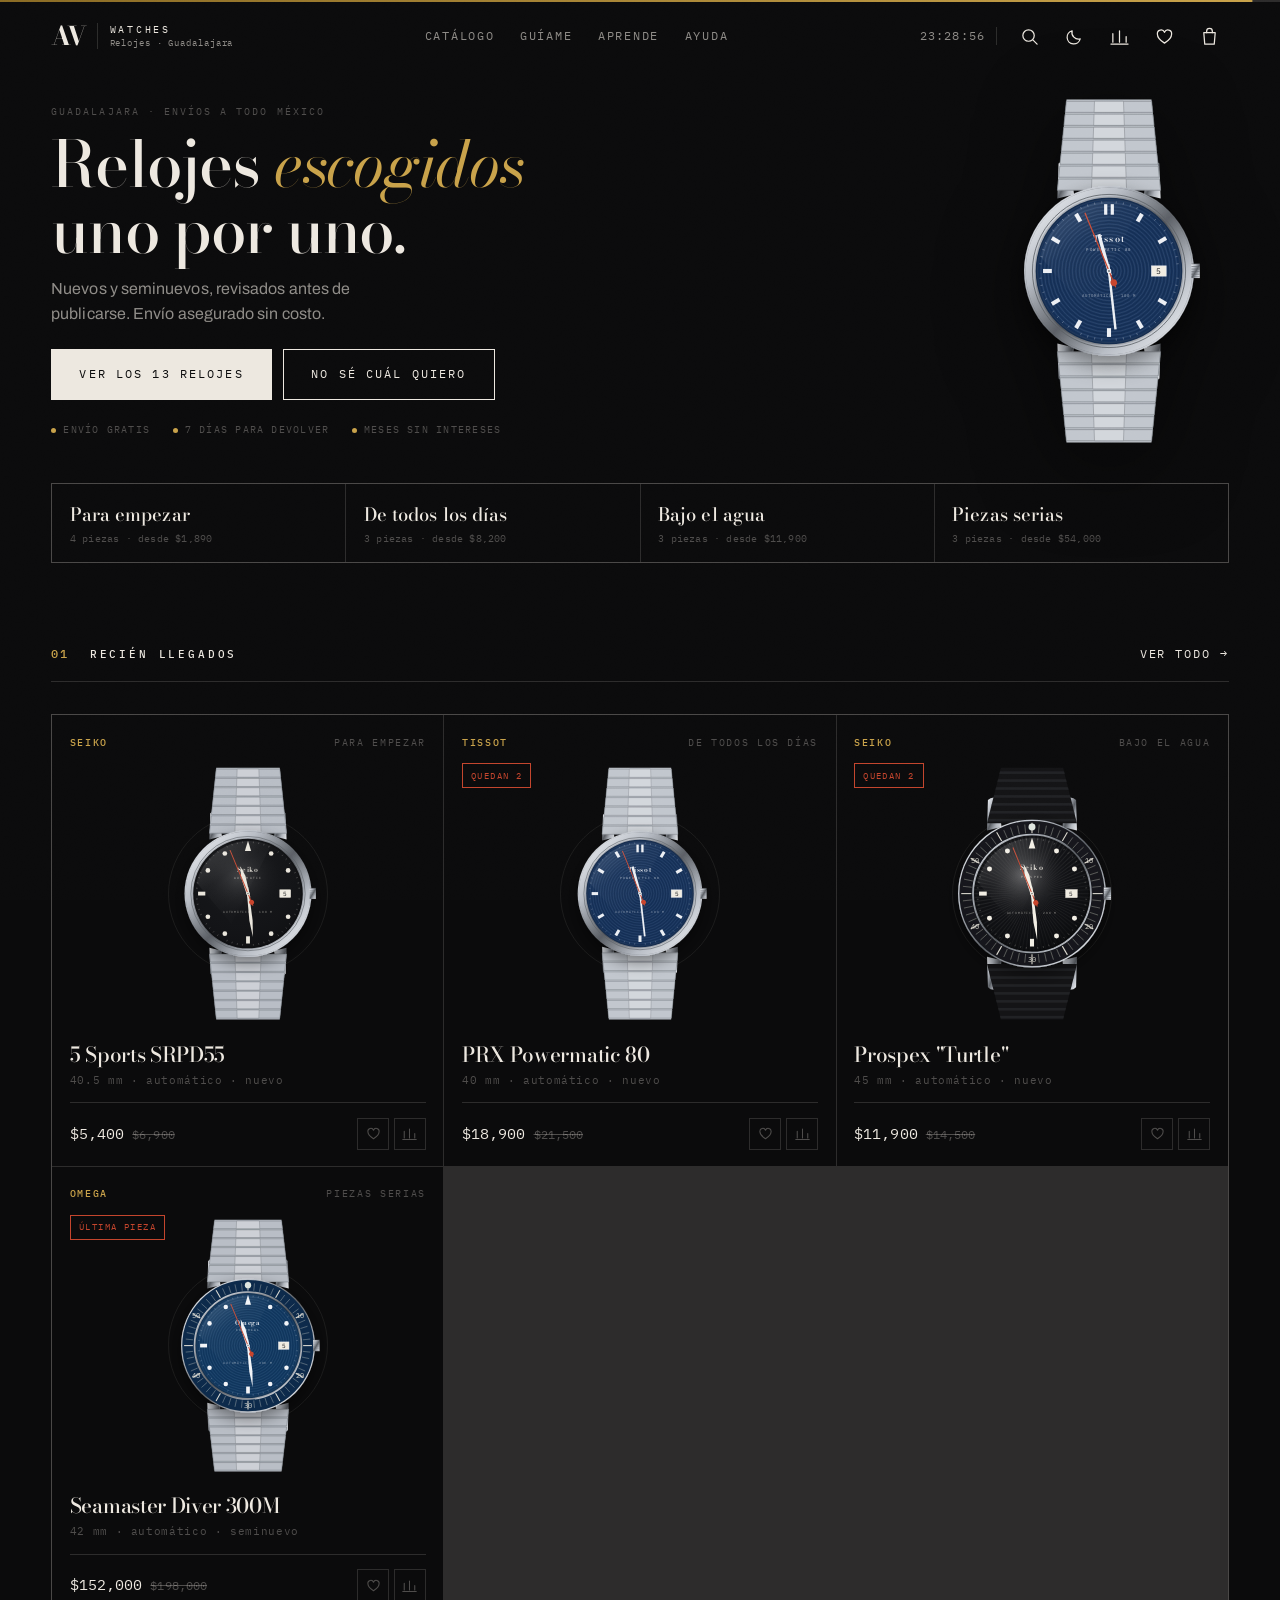
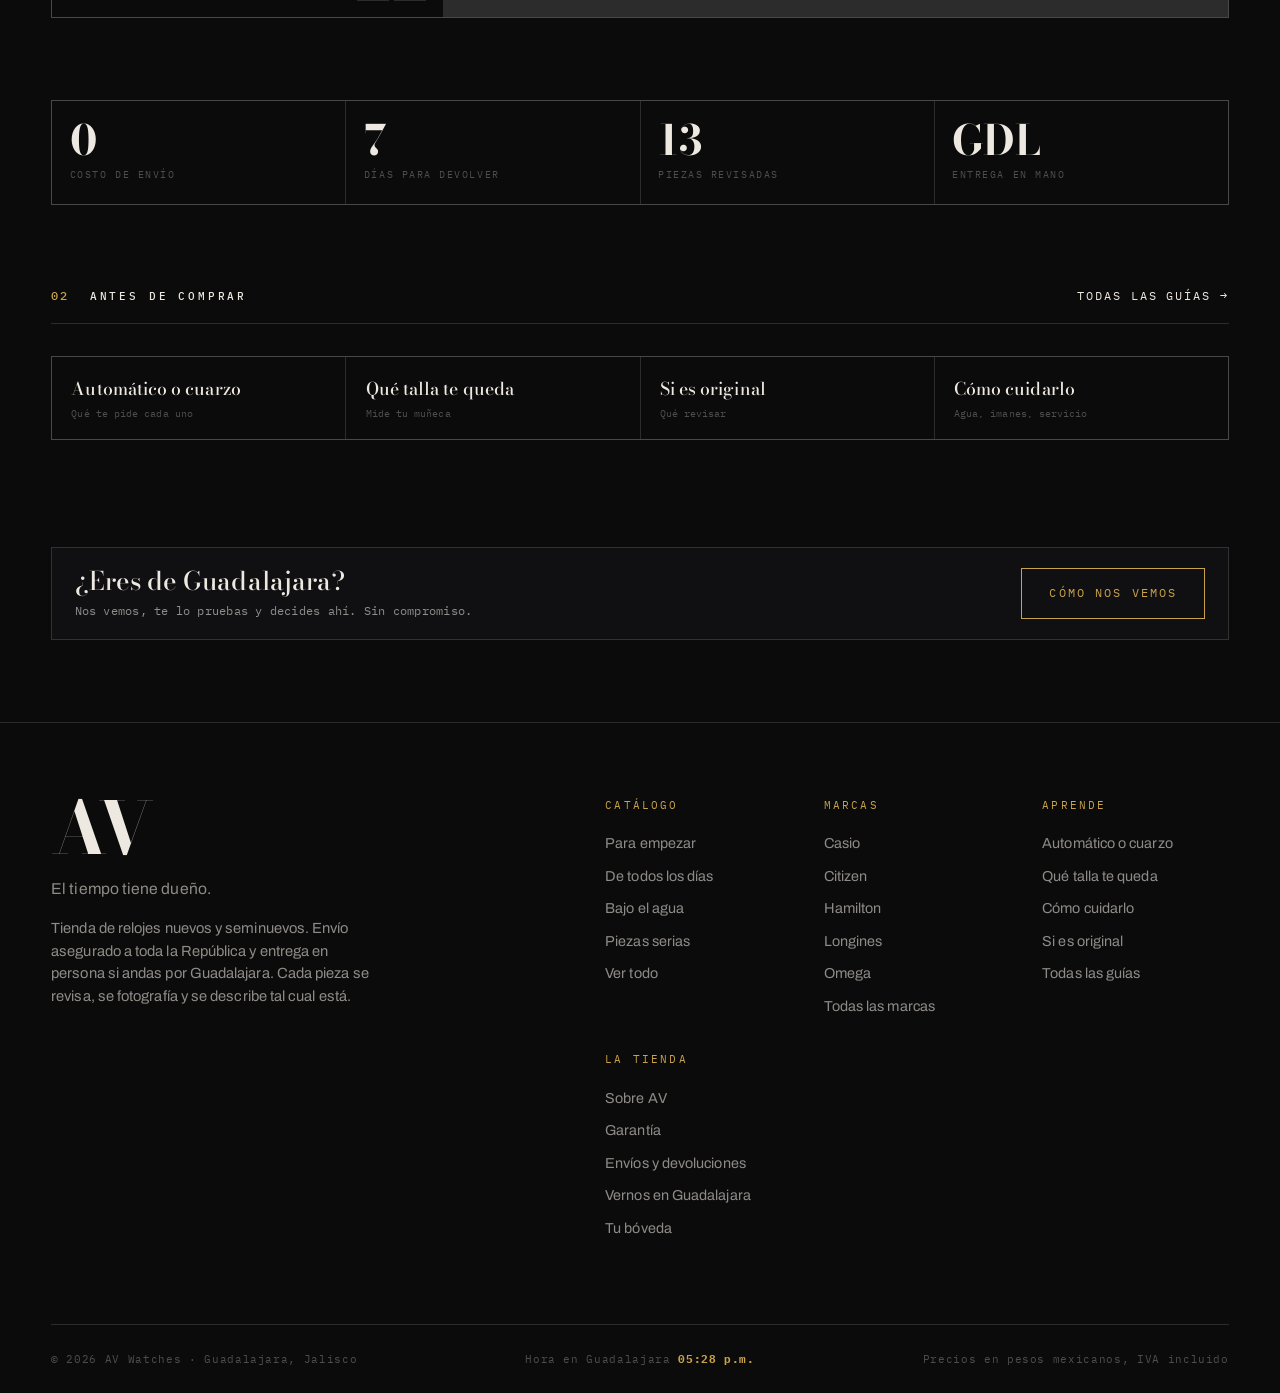
==== commit d377205e: "Convierte el sitio en una tienda: menos texto y la información aparte Estaba hecho como una revista " ====
--- a/index.html
+++ b/index.html
@@ -26,176 +26,75 @@
 <body>
 <main id="principal">
 
-  <!-- ============================ PORTADA ============================ -->
+  <!-- ============================ PORTADA ============================
+       Corta y al grano: una pieza, una frase y los botones. El producto
+       tiene que verse sin bajar.
+       ================================================================ -->
   <section class="av-hero">
-    <div class="av-hero__eti av-t-eyebrow">
-      <span>Guadalajara · envíos a todo México</span>
-      <span>Nuevos y seminuevos, revisados uno por uno</span>
-    </div>
-
     <div class="av-hero__int">
       <div class="av-hero__col">
-        <h1 class="av-hero__titulo av-t-titan">
-          <span class="l1">El tiempo</span><br>
-          <span class="l2">tiene <em>dueño</em></span>
-        </h1>
+        <p class="av-hero__eti av-mono">Guadalajara · envíos a todo México</p>
+        <h1 class="av-t-titan">Relojes <em>escogidos</em><br>uno por uno.</h1>
+        <p class="av-hero__lead">Nuevos y seminuevos, revisados antes de publicarse. Envío asegurado sin costo.</p>
+        <div class="av-hero__cta">
+          <a class="av-btn av-btn--solido" href="catalogo.html">Ver los 13 relojes</a>
+          <a class="av-btn" href="guia.html">No sé cuál quiero</a>
+        </div>
+        <ul class="av-hero__sellos av-mono">
+          <li>Envío gratis</li><li>7 días para devolver</li><li>Meses sin intereses</li>
+        </ul>
       </div>
-      <div class="av-hero__pieza" id="hero-pieza" data-reloj="tissot-prx-powermatic" role="link" tabindex="0" aria-label="Ver la ficha del Tissot PRX Powermatic 80"></div>
-    </div>
-
-      <div class="av-hero__ficha">
-        <div>
-          <p class="av-hero__lead">Relojes que sí me pondría yo. Reviso cada pieza, la describo como está y te la mando asegurada. Si andas por Guadalajara, nos vemos y la ves antes de pagar.</p>
-          <div class="av-hero__cta">
-            <a class="av-btn av-btn--solido" href="catalogo.html">Ver el catálogo</a>
-            <a class="av-btn" href="#destacadas">Lo recién llegado</a>
-          </div>
-        </div>
-        <dl>
-          <dt>En vitrina</dt><dd id="hero-ref">—</dd>
-          <dt style="margin-top:.9rem">Movimiento</dt><dd id="hero-cal">—</dd>
-        </dl>
-        <dl>
-          <dt>Precio</dt><dd id="hero-precio" class="av-laton">—</dd>
-          <dt style="margin-top:.9rem">Envío</dt><dd>Asegurado, sin costo</dd>
-        </dl>
-      </div>
-    <p class="av-hero__baja"><i></i> Sigue bajando</p>
-  </section>
-
-  <!-- ========================== MARQUESINA =========================== -->
-  <div class="av-marquesina" aria-hidden="true">
-    <div class="av-marquesina__pista" id="marquesina"></div>
-  </div>
-
-  <!-- ========================== ESCAPARATE =========================== -->
-  <section class="av-seccion av-marco" id="destacadas">
-    <header class="av-seccion-eti" data-revelar>
-      <b>01</b>
-      <span class="av-t-eyebrow">El escaparate</span>
-      <a class="av-enlace" href="catalogo.html">Ver todo el catálogo →</a>
-    </header>
-
-    <div class="av-esc" data-revelar>
-      <!-- La pieza en el aparador, a tamaño grande -->
-      <div class="av-esc__vitrina">
-        <div class="av-esc__cristal" aria-hidden="true"></div>
-        <div class="av-esc__pieza" id="esc-pieza"></div>
-        <p class="av-esc__pie av-mono" id="esc-pie"></p>
-      </div>
-
-      <!-- Su ficha, en formato editorial -->
-      <div class="av-esc__ficha">
-        <p class="av-esc__marca av-mono" id="esc-marca"></p>
-        <h3 class="av-esc__modelo" id="esc-modelo"></h3>
-        <p class="av-esc__lema" id="esc-lema"></p>
-        <dl class="av-esc__datos" id="esc-datos"></dl>
-        <div class="av-esc__compra">
-          <span class="av-esc__precio av-mono" id="esc-precio"></span>
-          <a class="av-btn av-btn--solido" id="esc-ir">Ver la ficha</a>
-        </div>
-      </div>
-
-      <!-- El resto del aparador, para cambiar de pieza -->
-      <ol class="av-esc__lista" id="esc-lista" aria-label="Otras piezas en el escaparate"></ol>
+      <div class="av-hero__pieza" id="hero-pieza" data-reloj="tissot-prx-powermatic" role="link" tabindex="0"
+           aria-label="Ver la ficha del Tissot PRX Powermatic 80"></div>
     </div>
   </section>
 
-  <!-- ========================== MANIFIESTO =========================== -->
-  <section class="av-seccion av-marco av-manifiesto" data-revelar>
-    <p>Un reloj no da la hora: <em>te recuerda que la tienes contada.</em> Por eso vale la pena escoger bien el que traes puesto.</p>
-    <footer>AV Watches · Guadalajara</footer>
+  <!-- ========================= POR DÓNDE EMPEZAR ===================== -->
+  <section class="av-seccion av-marco" style="padding-top:0">
+    <div class="av-atajos" id="atajos"></div>
   </section>
 
-  <!-- ========================= COLECCIONES =========================== -->
-  <section class="av-seccion av-marco">
-    <header class="av-seccion-eti" data-revelar>
-      <b>02</b>
-      <span class="av-t-eyebrow">Por dónde empezar</span>
-      <span class="av-mono av-tenue">Escoge por para qué lo quieres</span>
+  <!-- ============================ VITRINA ============================ -->
+  <section class="av-seccion av-marco" id="destacadas">
+    <header class="av-seccion-eti">
+      <b>01</b><span class="av-t-eyebrow">Recién llegados</span>
+      <a class="av-enlace" href="catalogo.html">Ver todo →</a>
     </header>
-    <div class="av-cols" id="lista-colecciones"></div>
+    <div class="av-vitrina" id="vitrina-destacadas"></div>
   </section>
 
-  <!-- ======================== QUÉ LLEVA DENTRO ======================= -->
+  <!-- ============================ EL TRATO =========================== -->
   <section class="av-seccion av-marco">
-    <header class="av-seccion-eti" data-revelar>
-      <b>03</b>
-      <span class="av-t-eyebrow">Antes de que preguntes</span>
-      <a class="av-enlace" href="servicio.html">Dudas frecuentes →</a>
-    </header>
-    <div class="av-calibre">
-      <div data-revelar>
-        <h2 class="av-t-display">¿Automático,<br>cuarzo o <span class="av-laton">solar</span>?</h2>
-        <p class="av-t-lead" style="margin-top:1rem">La pregunta que más me hacen. La respuesta corta: ninguno es mejor, son para cosas distintas.</p>
-        <p class="av-tenue"><b>Automático</b> · se le da cuerda con el movimiento de tu muñeca. No lleva pila, pero si lo dejas quieto dos días se para y hay que ponerlo en hora. Se siente vivo y el segundero barre suave. Pide servicio cada cinco o siete años.</p>
-        <p class="av-tenue"><b>Cuarzo</b> · pila, precisión de segundos al mes y cero mantenimiento. El segundero pega el salto de cada segundo. Es lo práctico.</p>
-        <p class="av-tenue"><b>Solar</b> · cuarzo que se carga con luz. Nunca le cambias pila y guarda meses de reserva a oscuras. Lo mejor de los dos si no te importa que no sea mecánico.</p>
-        <dl class="av-calibre__specs">
-          <div><dt>Automático</dt><dd>0 <small>pilas</small></dd></div>
-          <div><dt>Cuarzo</dt><dd>±15 <small>s/mes</small></dd></div>
-          <div><dt>Solar</dt><dd>6 <small>meses a oscuras</small></dd></div>
-          <div><dt>Servicio mecánico</dt><dd>5-7 <small>años</small></dd></div>
-        </dl>
-      </div>
-      <figure class="av-mecanismo" data-revelar data-retraso="2">
-        <figcaption class="av-mono av-tenue">Así se ve un automático por dentro · señala una pieza</figcaption>
-        <div id="mecanismo"></div>
-      </figure>
+    <div class="av-trato">
+      <div><b>0</b><span>Costo de envío</span></div>
+      <div><b>7</b><span>Días para devolver</span></div>
+      <div><b>13</b><span>Piezas revisadas</span></div>
+      <div><b>GDL</b><span>Entrega en mano</span></div>
     </div>
   </section>
 
-  <!-- ======================== HORA EN EL MUNDO ======================= -->
+  <!-- ============================ APRENDE ============================ -->
   <section class="av-seccion av-marco">
-    <header class="av-seccion-eti" data-revelar>
-      <b>04</b>
-      <span class="av-t-eyebrow">Hora en el mundo</span>
-      <span class="av-mono av-tenue">Cuatro relojes del catálogo, cuatro husos, ahora mismo</span>
+    <header class="av-seccion-eti">
+      <b>02</b><span class="av-t-eyebrow">Antes de comprar</span>
+      <a class="av-enlace" href="aprende.html">Todas las guías →</a>
     </header>
-    <div class="av-husos" id="husos"></div>
-  </section>
-
-  <!-- ========================== EL TRATO ============================= -->
-  <section class="av-seccion av-marco">
-    <header class="av-seccion-eti" data-revelar>
-      <b>05</b>
-      <span class="av-t-eyebrow">El trato</span>
-      <a class="av-enlace" href="servicio.html">Servicio y garantía →</a>
-    </header>
-    <div class="av-cols">
-      <article class="av-col" data-revelar>
-        <span class="av-col__num">1</span>
-        <div><h3 class="av-col__nom">Reviso cada pieza</h3><p class="av-col__desc">Antes de publicarla: marcha, resistencia al agua donde aplica, y el estado real descrito sin adornos. Si tiene una raya, sale en la ficha.</p></div>
-        <span class="av-col__flecha">Sin sorpresas</span>
-      </article>
-      <article class="av-col" data-revelar data-retraso="1">
-        <span class="av-col__num">7</span>
-        <div><h3 class="av-col__nom">Días para devolverlo</h3><p class="av-col__desc">Te llega, te lo pones una semana. Si no es lo que esperabas, me lo regresas completo y te devuelvo tu dinero.</p></div>
-        <span class="av-col__flecha">Devolución completa</span>
-      </article>
-      <article class="av-col" data-revelar data-retraso="2">
-        <span class="av-col__num">0</span>
-        <div><h3 class="av-col__nom">Costo de envío</h3><p class="av-col__desc">Envío asegurado incluido a toda la República. Y si eres de Guadalajara, nos vemos donde te quede y lo ves antes de pagar.</p></div>
-        <span class="av-col__flecha">Todo México</span>
-      </article>
+    <div class="av-aprende-tira">
+      <a href="aprende-movimientos.html"><b>Automático o cuarzo</b><em>Qué te pide cada uno</em></a>
+      <a href="aprende-talla.html"><b>Qué talla te queda</b><em>Mide tu muñeca</em></a>
+      <a href="aprende-original.html"><b>Si es original</b><em>Qué revisar</em></a>
+      <a href="aprende-cuidados.html"><b>Cómo cuidarlo</b><em>Agua, imanes, servicio</em></a>
     </div>
   </section>
 
-  <!-- ========================= VERNOS EN GDL ========================= -->
-  <section class="av-seccion av-marco" style="border-top:var(--filo)">
-    <div class="av-rejilla av-dos" style="align-items:center">
-      <div data-revelar>
-        <h2 class="av-t-display">¿Eres de<br>Guadalajara?</h2>
-        <p class="av-t-lead" style="margin-top:1rem">Nos vemos, te lo pruebas, lo revisas con calma y ahí decides. Sin compromiso y sin que nadie te apure.</p>
+  <!-- ============================ CIERRE ============================= -->
+  <section class="av-seccion av-marco">
+    <div class="av-cinta">
+      <div>
+        <b class="av-t-titulo">¿Eres de Guadalajara?</b>
+        <p class="av-mono av-tenue">Nos vemos, te lo pruebas y decides ahí. Sin compromiso.</p>
       </div>
-      <div data-revelar data-retraso="2">
-        <p class="av-tenue">Quedamos en un lugar público de la zona: plaza, café o donde te acomode. Llevo el reloj con todo lo que incluye para que lo revises completo. Si te late, cerramos ahí mismo; si no, no pasa nada.</p>
-        <p class="av-tenue">Si estás fuera de la ciudad, va por mensajería asegurada con guía rastreable, y sigues teniendo tus siete días para devolverlo.</p>
-        <div class="av-hero__cta">
-          <a class="av-btn av-btn--laton" href="servicio.html#gdl">Cómo nos vemos</a>
-          <a class="av-btn" href="catalogo.html">Ver el catálogo</a>
-        </div>
-      </div>
+      <a class="av-btn av-btn--laton" href="servicio.html#gdl">Cómo nos vemos</a>
     </div>
   </section>
 
--- a/assets/css/base.css
+++ b/assets/css/base.css
@@ -34,7 +34,7 @@
 
   --marco: clamp(1rem, 4vw, 4.5rem);   /* margen lateral de la página */
   --filo: 1px solid var(--linea);
-  --ritmo: clamp(4.5rem, 9vw, 9rem);   /* aire entre secciones */
+  --ritmo: clamp(2rem, 3.2vw, 3.2rem);   /* aire entre secciones */
   --cabeza-alto: 68px;
   --curva: cubic-bezier(.19,1,.22,1);
 }
@@ -69,8 +69,8 @@
   background: var(--fondo);
   color: var(--tinta);
   font-family: var(--sans);
-  font-size: 16px;
-  line-height: 1.62;
+  font-size: 15px;
+  line-height: 1.55;
   letter-spacing: .005em;
   -webkit-font-smoothing: antialiased;
   overflow-x: hidden;
@@ -96,14 +96,16 @@
 [hidden] { display: none !important; }
 
 /* --- 3. Tipografía ------------------------------------------------------- */
-.av-t-titan {                       /* el titular del hero */
+/* La tipografía de display se reserva para nombres y titulares cortos.
+   Todo lo que se lee de corrido va en la sans, que cansa menos. */
+.av-t-titan {
   font-family: var(--display);
-  font-size: clamp(3.4rem, 13.5vw, 12rem);
-  line-height: .84; font-weight: 500; letter-spacing: -.035em;
-}
-.av-t-display { font-family: var(--display); font-size: clamp(2.1rem, 5.4vw, 4.6rem); line-height: .98; font-weight: 500; letter-spacing: -.022em; }
-.av-t-titulo  { font-family: var(--display); font-size: clamp(1.5rem, 2.6vw, 2.3rem); line-height: 1.08; font-weight: 500; }
-.av-t-lead    { font-family: var(--display); font-size: clamp(1.15rem, 1.9vw, 1.6rem); line-height: 1.34; font-style: italic; font-weight: 400; }
+  font-size: clamp(2.3rem, 5.6vw, 4rem);
+  line-height: 1.02; font-weight: 500; letter-spacing: -.02em;
+}
+.av-t-display { font-family: var(--display); font-size: clamp(1.6rem, 3vw, 2.5rem); line-height: 1.06; font-weight: 500; letter-spacing: -.015em; }
+.av-t-titulo  { font-family: var(--display); font-size: clamp(1.25rem, 2vw, 1.7rem); line-height: 1.12; font-weight: 500; }
+.av-t-lead    { font-family: var(--sans); font-size: clamp(.98rem, 1.2vw, 1.08rem); line-height: 1.55; font-weight: 400; color: var(--tinta-tenue); }
 .av-t-eyebrow {
   font-family: var(--mono); font-size: .68rem; font-weight: 500;
   text-transform: uppercase; letter-spacing: .26em; color: var(--tinta-tenue);
@@ -114,7 +116,7 @@
 .av-cursiva { font-family: var(--display); font-style: italic; }
 
 /* Numeración de sección: 01 —, con filo que cruza la página. */
-.av-seccion-eti { display: flex; align-items: baseline; gap: 1.25rem; padding-bottom: 1.1rem; border-bottom: var(--filo); margin-bottom: clamp(2rem,4vw,3.5rem); }
+.av-seccion-eti { display: flex; align-items: baseline; gap: 1.25rem; padding-bottom: .8rem; border-bottom: var(--filo); margin-bottom: clamp(1.2rem,2.5vw,2rem); }
 .av-seccion-eti b { font-family: var(--mono); font-size: .72rem; letter-spacing: .2em; color: var(--laton); font-weight: 500; }
 .av-seccion-eti span { flex: 1; }
 .av-seccion-eti .av-t-eyebrow { color: var(--tinta); }
--- a/assets/css/paginas.css
+++ b/assets/css/paginas.css
@@ -3,51 +3,54 @@
    ========================================================================== */
 
 /* ==========================  PORTADA  =====================================
-   Dos columnas reales: el titular desborda a la derecha y la pieza se le
-   monta encima. Nada depende de alturas calculadas, así que la portada
-   aguanta que la tipografía cargue tarde o que el texto cambie.
+   Compacta: el producto tiene que verse sin bajar.
    ========================================================================= */
-.av-hero { position: relative; min-height: min(48rem, calc(100svh - var(--cabeza-alto))); display: flex; flex-direction: column; justify-content: center; padding: clamp(1.5rem,5vh,4rem) var(--marco) clamp(1.5rem,4vh,3rem); overflow: clip; }
-.av-hero__eti { display: flex; flex-wrap: wrap; gap: .8rem 2rem; align-items: center; margin-bottom: clamp(.8rem,2vw,1.6rem); }
-.av-hero__eti span { display: inline-flex; align-items: center; gap: .5rem; }
-.av-hero__eti span::before { content: ''; width: 18px; height: 1px; background: var(--laton); }
-
-.av-hero__int { display: grid; grid-template-columns: minmax(0,1fr) clamp(14rem, 30vw, 25rem); align-items: center; gap: clamp(1rem,3vw,3rem); }
-.av-hero__col { min-width: 0; position: relative; z-index: 1; }
-
-.av-hero__titulo { position: relative; margin-right: clamp(-14rem, -9vw, -2rem); pointer-events: none; }
-.av-hero__titulo .l2 { padding-left: clamp(0rem, 7vw, 8rem); }
-.av-hero__titulo em { font-style: italic; font-weight: 400; color: var(--laton); }
-
-/* La pieza se monta sobre el final del titular: es la protagonista. */
-/* El ancho manda: la proporción de la pieza es 400x580, así que 43vh de
-   ancho equivale a 62vh de alto y la portada nunca se desborda.          */
-.av-hero__pieza { position: relative; z-index: 3; justify-self: end; width: 100%; max-width: min(100%, 43vh); filter: drop-shadow(0 30px 55px rgba(0,0,0,.55)); cursor: pointer; }
-.av-hero__pieza::after { content: ''; position: absolute; left: 50%; top: 50%; width: 105%; aspect-ratio: 1; translate: -50% -50%; border: var(--filo); border-radius: 50%; opacity: .35; animation: av-respira 9s ease-in-out infinite; z-index: -1; }
-@keyframes av-respira { 0%,100% { scale: 1; opacity: .35; } 50% { scale: 1.06; opacity: .1; } }
-
-.av-hero__ficha { position: relative; z-index: 4; display: grid; grid-template-columns: minmax(0,1.6fr) auto auto; gap: clamp(1.5rem,3vw,3rem); align-items: start; margin-top: clamp(1.2rem,3vw,2.4rem); padding-top: 1.5rem; border-top: var(--filo); max-width: 54rem; }
-.av-hero__ficha dl { margin: 0; padding-left: clamp(1.5rem,3vw,3rem); border-left: var(--filo); }
-.av-hero__ficha dt { font-family: var(--mono); font-size: .58rem; text-transform: uppercase; letter-spacing: .2em; color: var(--tinta-fantasma); }
-.av-hero__ficha dd { margin: .3rem 0 1.1rem; font-family: var(--mono); font-size: .82rem; white-space: nowrap; }
-.av-hero__ficha dd:last-child { margin-bottom: 0; }
-.av-hero__lead { max-width: 34ch; margin: 0 0 1.4rem; color: var(--tinta-tenue); }
-.av-hero__cta { display: flex; flex-wrap: wrap; gap: .8rem; }
-
-.av-hero__baja { display: inline-flex; align-items: center; gap: .7rem; margin: clamp(1.2rem,3vh,2rem) 0 0; font-family: var(--mono); font-size: .6rem; letter-spacing: .2em; text-transform: uppercase; color: var(--tinta-fantasma); }
-.av-hero__baja i { display: block; width: 26px; height: 1px; background: var(--laton); transform-origin: left; animation: av-baja 2.6s ease-in-out infinite; }
-@keyframes av-baja { 0%,100% { transform: scaleX(.3); } 50% { transform: scaleX(1); } }
-
-@media (max-width: 1180px) { .av-hero__ficha { grid-template-columns: 1fr 1fr; } .av-hero__ficha > div { grid-column: 1/-1; } }
-@media (max-width: 900px) {
-  .av-hero { min-height: 0; }
+.av-hero { padding: clamp(1.2rem,3vh,2.4rem) var(--marco) clamp(1.5rem,3vw,2.5rem); }
+.av-hero__int { display: grid; grid-template-columns: minmax(0,1fr) clamp(9rem, 21vw, 15rem);
+  gap: clamp(1.5rem,4vw,3.5rem); align-items: center; }
+.av-hero__col { min-width: 0; }
+.av-hero__eti { font-size: .64rem; letter-spacing: .2em; text-transform: uppercase; color: var(--tinta-fantasma); margin: 0 0 .8rem; }
+.av-hero__titulo, .av-hero .av-t-titan em { font-style: italic; font-weight: 400; color: var(--laton); }
+.av-hero__lead { max-width: 42ch; margin: .9rem 0 1.4rem; color: var(--tinta-tenue); font-size: 1rem; }
+.av-hero__cta { display: flex; flex-wrap: wrap; gap: .7rem; }
+.av-hero__sellos { list-style: none; display: flex; flex-wrap: wrap; gap: .5rem 1.4rem; margin: 1.4rem 0 0; padding: 0;
+  font-size: .64rem; letter-spacing: .12em; text-transform: uppercase; color: var(--tinta-fantasma); }
+.av-hero__sellos li { display: flex; align-items: center; gap: .45rem; }
+.av-hero__sellos li::before { content: ''; width: 5px; height: 5px; background: var(--laton); border-radius: 50%; }
+.av-hero__pieza { width: 100%; justify-self: end; filter: drop-shadow(0 22px 40px rgba(0,0,0,.5)); cursor: pointer;
+  transition: transform .6s var(--curva); }
+.av-hero__pieza:hover { transform: translateY(-5px); }
+.av-hero__pieza .av-svg { width: 100%; }
+@media (max-width: 820px) {
   .av-hero__int { grid-template-columns: 1fr; }
-  .av-hero__titulo { margin-right: 0; }
-  .av-hero__titulo .l2 { padding-left: 0; }
-  .av-hero__pieza { justify-self: center; margin-top: 1.5rem; }
-  .av-hero__pieza { max-width: min(72vw, 20rem); }
+  .av-hero__pieza { justify-self: center; max-width: 14rem; order: -1; }
 }
-@media (max-width: 620px) { .av-hero__ficha { grid-template-columns: 1fr; } .av-hero__ficha dl { padding-left: 0; border-left: 0; border-top: var(--filo); padding-top: 1rem; } }
+
+/* Atajos por curaduría, justo bajo el encabezado. */
+.av-atajos { display: grid; grid-template-columns: repeat(auto-fit, minmax(min(100%,11rem),1fr)); gap: 1px;
+  background: var(--linea); border: var(--filo); }
+.av-atajo { background: var(--fondo); padding: .95rem 1.1rem; display: grid; gap: .2rem;
+  transition: background .3s var(--curva); }
+.av-atajo:hover { background: var(--fondo-2); }
+.av-atajo b { font-family: var(--display); font-size: 1.15rem; font-weight: 500; }
+.av-atajo span { font-size: .64rem; color: var(--tinta-fantasma); }
+.av-atajo:hover span { color: var(--laton); }
+
+/* El trato, en cuatro cifras. */
+.av-trato { display: grid; grid-template-columns: repeat(auto-fit, minmax(min(100%,9rem),1fr)); gap: 1px;
+  background: var(--linea); border: var(--filo); }
+.av-trato div { background: var(--fondo); padding: 1.2rem 1.1rem; }
+.av-trato b { display: block; font-family: var(--display); font-size: clamp(1.8rem,3.4vw,2.6rem); line-height: 1; }
+.av-trato span { font-family: var(--mono); font-size: .6rem; letter-spacing: .16em; text-transform: uppercase; color: var(--tinta-fantasma); }
+
+/* Tira de guías. */
+.av-aprende-tira { display: grid; grid-template-columns: repeat(auto-fit, minmax(min(100%,12rem),1fr)); gap: 1px;
+  background: var(--linea); border: var(--filo); }
+.av-aprende-tira a { background: var(--fondo); padding: 1.1rem 1.2rem; display: grid; gap: .2rem;
+  transition: background .3s, padding-left .35s var(--curva); }
+.av-aprende-tira a:hover { background: var(--fondo-2); padding-left: 1.6rem; }
+.av-aprende-tira b { font-family: var(--display); font-size: 1.1rem; font-weight: 500; }
+.av-aprende-tira em { font-style: normal; font-family: var(--mono); font-size: .62rem; color: var(--tinta-fantasma); }
 
 /* Marquesina: el letrero de la vitrina. */
 .av-marquesina { border-block: var(--filo); padding: .85rem 0; overflow: hidden; background: var(--fondo-2); }
@@ -61,24 +64,24 @@
 .av-vitrina { display: grid; grid-template-columns: repeat(auto-fill, minmax(min(100%, 19rem), 1fr)); gap: 1px; background: var(--linea); border: var(--filo); }
 .av-vitrina--dos { grid-template-columns: repeat(auto-fill, minmax(min(100%, 26rem), 1fr)); }
 
-.av-pieza { position: relative; display: flex; flex-direction: column; background: var(--fondo); padding: 1.6rem 1.4rem 1.2rem; transition: background .5s var(--curva); isolation: isolate; }
+.av-pieza { position: relative; display: flex; flex-direction: column; background: var(--fondo); padding: 1.2rem 1.1rem 1rem; transition: background .5s var(--curva); isolation: isolate; }
 .av-pieza:hover { background: var(--fondo-2); }
 .av-pieza__cab { display: flex; justify-content: space-between; align-items: flex-start; gap: 1rem; font-family: var(--mono); font-size: .64rem; letter-spacing: .16em; text-transform: uppercase; color: var(--tinta-fantasma); }
 .av-pieza__cab b { color: var(--laton); font-weight: 500; }
 .av-pieza__lienzo {
-  position: relative; margin: .8rem 0 1.2rem; padding: .5rem;
-  display: grid; place-items: center; min-height: 16rem;
+  position: relative; margin: .6rem 0 1rem; padding: .4rem;
+  display: grid; place-items: center; min-height: 13rem;
   cursor: url("data:image/svg+xml,%3Csvg xmlns='http://www.w3.org/2000/svg' width='40' height='40'%3E%3Ccircle cx='16' cy='16' r='11' fill='none' stroke='%23C9A24A' stroke-width='1.5'/%3E%3Ccircle cx='16' cy='16' r='14' fill='none' stroke='%23C9A24A' stroke-width='1' opacity='.4'/%3E%3Cpath d='M25 25l9 9' stroke='%23C9A24A' stroke-width='1.5'/%3E%3C/svg%3E") 16 16, zoom-in;
 }
-.av-pieza__lienzo .av-svg { width: min(100%, 13rem); transition: transform .8s var(--curva); }
+.av-pieza__lienzo .av-svg { width: min(100%, 11rem); transition: transform .8s var(--curva); }
 .av-pieza:hover .av-pieza__lienzo .av-svg { transform: translateY(-6px) scale(1.05); }
 /* Círculo de exhibición que crece al pasar el cursor. */
-.av-pieza__lienzo::before { content: ''; position: absolute; width: 12rem; height: 12rem; border: var(--filo); border-radius: 50%; z-index: -1; transition: transform .8s var(--curva), opacity .8s; opacity: .5; }
+.av-pieza__lienzo::before { content: ''; position: absolute; width: 10rem; height: 10rem; border: var(--filo); border-radius: 50%; z-index: -1; transition: transform .8s var(--curva), opacity .8s; opacity: .5; }
 .av-pieza:hover .av-pieza__lienzo::before { transform: scale(1.16); opacity: 1; border-color: var(--laton); }
 
-.av-pieza__nom { font-family: var(--display); font-size: 1.55rem; font-weight: 500; }
+.av-pieza__nom { font-family: var(--display); font-size: 1.3rem; font-weight: 500; line-height: 1.1; }
 .av-pieza__nom a::after { content: ''; position: absolute; inset: 0; z-index: 1; }   /* toda la tarjeta es el enlace */
-.av-pieza__lema { font-family: var(--display); font-style: italic; font-size: .95rem; color: var(--tinta-tenue); margin: .35rem 0 .9rem; min-height: 2.6em; }
+.av-pieza__specs { font-size: .66rem; letter-spacing: .06em; color: var(--tinta-fantasma); margin: .3rem 0 .9rem; }
 .av-pieza__pie { display: flex; justify-content: space-between; align-items: center; padding-top: .9rem; border-top: var(--filo); margin-top: auto; }
 .av-pieza__precio { font-family: var(--mono); font-size: .95rem; }
 .av-pieza__actos { display: flex; gap: .3rem; position: relative; z-index: 2; }
@@ -90,7 +93,7 @@
 .av-pieza__acto.comparar[aria-pressed="true"] svg { fill: none; }
 
 /* Sellos: serie corta, última pieza, novedad. */
-.av-sello { position: absolute; top: 3.6rem; left: 1.4rem; z-index: 2; background: var(--fondo); font-family: var(--mono); font-size: .56rem; text-transform: uppercase; letter-spacing: .16em; padding: .28rem .5rem; border: 1px solid currentColor; }
+.av-sello { position: absolute; top: 3rem; left: 1.1rem; z-index: 2; background: var(--fondo); font-family: var(--mono); font-size: .56rem; text-transform: uppercase; letter-spacing: .16em; padding: .28rem .5rem; border: 1px solid currentColor; }
 .av-sello--ultima { color: var(--brasa); }
 .av-sello--serie  { color: var(--laton); }
 .av-sello--nueva  { color: var(--tinta-tenue); }
@@ -171,7 +174,6 @@
 .av-escaparate__lienzo > div { width: 100%; display: grid; place-items: center; }
 .av-escaparate__lienzo .av-svg { width: min(100%, 26rem); transition: filter .6s; }
 .av-escaparate.lume { background: #05070a; }
-.av-escaparate__util { display: flex; flex-wrap: wrap; gap: .5rem; justify-content: center; margin-top: 1.2rem; padding-top: 1.2rem; border-top: var(--filo); }
 .av-util { display: inline-flex; align-items: center; gap: .5rem; padding: .5rem .85rem; border: var(--filo); font-family: var(--mono); font-size: .64rem; text-transform: uppercase; letter-spacing: .14em; color: var(--tinta-tenue); transition: color .3s, border-color .3s; }
 .av-util:hover { color: var(--tinta); border-color: var(--linea-viva); }
 .av-util[aria-pressed="true"] { color: var(--laton); border-color: var(--laton); }
@@ -335,83 +337,6 @@
   .av-mec .av-rot, .av-mec .av-volante, .av-mec .av-ancora { animation: none; }
 }
 
-/* ==========================  EL ESCAPARATE  ==============================
-   Formato aparte del catálogo: una pieza protagonista dentro de una vitrina
-   con su cristal, su ficha editorial al lado y el resto del aparador como
-   una lista numerada por la que se va cambiando.
-   ======================================================================== */
-.av-esc {
-  display: grid; gap: 1px; background: var(--linea); border: var(--filo);
-  grid-template-columns: minmax(0, 1.05fr) minmax(0, 1fr);
-  grid-template-areas: 'vitrina ficha' 'vitrina lista';
-  align-items: stretch;
-}
-.av-esc__vitrina {
-  grid-area: vitrina; position: relative; overflow: hidden;
-  background: radial-gradient(120% 90% at 50% 0%, color-mix(in oklab, var(--laton) 9%, var(--fondo-2)), var(--fondo-2));
-  display: grid; place-items: center; padding: clamp(1.5rem, 4vw, 3.5rem);
-  min-height: clamp(22rem, 46vw, 34rem);
-}
-/* Reflejo del vidrio del aparador, en diagonal. */
-.av-esc__cristal {
-  position: absolute; inset: -40% -10%; pointer-events: none; z-index: 2;
-  background: linear-gradient(104deg, transparent 34%, rgba(255,255,255,.055) 42%, rgba(255,255,255,.10) 46%, rgba(255,255,255,.03) 52%, transparent 60%);
-}
-.av-esc__pieza { width: min(100%, 20rem); position: relative; z-index: 1; filter: drop-shadow(0 26px 44px rgba(0,0,0,.5)); }
-.av-esc__pieza .av-svg { width: 100%; }
-/* Al cambiar de pieza entra desde abajo, no aparece de golpe. */
-.av-esc__pieza.cambiando { opacity: 0; transform: translateY(18px) scale(.97); }
-.av-esc__pieza { transition: opacity .42s var(--curva), transform .42s var(--curva); }
-.av-esc__pie {
-  position: absolute; left: 0; right: 0; bottom: 1.1rem; z-index: 3; text-align: center;
-  font-size: .6rem; letter-spacing: .2em; text-transform: uppercase; color: var(--tinta-fantasma);
-}
-
-.av-esc__ficha { grid-area: ficha; background: var(--fondo); padding: clamp(1.6rem, 3vw, 2.8rem); display: flex; flex-direction: column; justify-content: center; }
-.av-esc__marca { font-size: .68rem; letter-spacing: .26em; text-transform: uppercase; color: var(--laton); margin: 0 0 .5rem; }
-.av-esc__modelo { font-family: var(--display); font-size: clamp(1.9rem, 3.6vw, 3.1rem); line-height: 1; font-weight: 500; }
-.av-esc__lema { font-family: var(--display); font-style: italic; font-size: clamp(1rem, 1.5vw, 1.25rem); color: var(--tinta-tenue); margin: .8rem 0 1.4rem; max-width: 32ch; }
-.av-esc__datos { display: grid; grid-template-columns: repeat(3, 1fr); gap: 1px; background: var(--linea); border: var(--filo); margin: 0 0 1.6rem; }
-.av-esc__datos div { background: var(--fondo); padding: .8rem .9rem; }
-.av-esc__datos dt { font-family: var(--mono); font-size: .55rem; letter-spacing: .18em; text-transform: uppercase; color: var(--tinta-fantasma); }
-.av-esc__datos dd { margin: .3rem 0 0; font-family: var(--display); font-size: 1.25rem; line-height: 1; }
-.av-esc__datos dd small { font-family: var(--mono); font-size: .6rem; color: var(--tinta-tenue); }
-.av-esc__compra { display: flex; flex-wrap: wrap; gap: 1rem; align-items: center; justify-content: space-between; }
-.av-esc__precio { font-size: 1.5rem; }
-.av-esc__precio s { margin-left: .5rem; font-size: .78rem; color: var(--tinta-fantasma); }
-
-/* La lista del aparador: numerada, con barra de avance en la activa. */
-.av-esc__lista { grid-area: lista; background: var(--fondo); margin: 0; padding: 0; list-style: none; display: grid; }
-.av-esc__lista li { border-top: var(--filo); }
-.av-esc__lista li:first-child { border-top: 0; }
-.av-esc__lista button {
-  position: relative; width: 100%; display: grid; grid-template-columns: 2.6rem 1fr auto; gap: 1rem;
-  align-items: center; padding: .85rem clamp(1.6rem, 3vw, 2.8rem); text-align: left;
-  color: var(--tinta-tenue); transition: color .35s, background .35s;
-}
-.av-esc__lista button:hover { color: var(--tinta); background: var(--fondo-2); }
-.av-esc__lista button[aria-current="true"] { color: var(--tinta); }
-.av-esc__lista .n { font-family: var(--mono); font-size: .62rem; letter-spacing: .12em; color: var(--tinta-fantasma); }
-.av-esc__lista button[aria-current="true"] .n { color: var(--laton); }
-.av-esc__lista .m { font-family: var(--display); font-size: 1.05rem; }
-.av-esc__lista .m em { font-family: var(--mono); font-style: normal; font-size: .58rem; letter-spacing: .16em; text-transform: uppercase; color: var(--tinta-fantasma); display: block; }
-.av-esc__lista .p { font-family: var(--mono); font-size: .78rem; }
-/* Barra que se llena mientras la pieza está en el aparador. */
-.av-esc__lista button::after {
-  content: ''; position: absolute; left: 0; bottom: 0; height: 2px; width: 100%;
-  background: var(--laton); transform: scaleX(0); transform-origin: left;
-}
-.av-esc__lista button[aria-current="true"]::after { animation: av-turno var(--turno, 7s) linear forwards; }
-@keyframes av-turno { from { transform: scaleX(0); } to { transform: scaleX(1); } }
-@media (prefers-reduced-motion: reduce) { .av-esc__lista button[aria-current="true"]::after { animation: none; transform: scaleX(1); } }
-
-@media (max-width: 900px) {
-  .av-esc { grid-template-columns: 1fr; grid-template-areas: 'vitrina' 'ficha' 'lista'; }
-  .av-esc__vitrina { min-height: 20rem; }
-  .av-esc__datos { grid-template-columns: 1fr 1fr 1fr; }
-}
-@media (max-width: 460px) { .av-esc__datos { grid-template-columns: 1fr; } }
-
 /* ==========================  TAMAÑO REAL  ===============================
    El calibrador: una tarjeta bancaria dibujada que el visitante ajusta
    contra la suya de verdad hasta que coinciden.
@@ -544,10 +469,6 @@
 @media (max-width: 780px) { .av-portada-doble { grid-template-columns: 1fr; } .av-portada-pieza { max-width: 13rem; margin-inline: auto; } }
 
 /* La pieza sobre la muñeca, a escala. */
-.av-muneca__vistas { display: grid; grid-template-columns: 1.25fr 1fr; gap: 1px; background: var(--linea); border: var(--filo); margin: 1.2rem 0 1.4rem; }
-.av-muneca__vistas figure { margin: 0; background: var(--fondo); padding: 1rem .8rem .6rem; display: grid; align-content: start; }
-.av-muneca__vistas figcaption { font-size: .58rem; letter-spacing: .2em; text-transform: uppercase; color: var(--tinta-fantasma); margin-bottom: .6rem; }
-.av-muneca__vistas svg { width: 100%; height: auto; max-height: 15rem; }
 .av-muneca__veredicto[data-nivel="bien"] { color: var(--laton); }
 .av-muneca__veredicto[data-nivel="grande"] { color: var(--brasa); }
 .av-muneca__ayuda { margin: .8rem 0 0; font-size: .64rem; color: var(--tinta-fantasma); text-align: center; }
@@ -559,3 +480,117 @@
 .av-muneca input[type="range"]::-moz-range-thumb { width: 15px; height: 15px; background: var(--laton); border-radius: 50%; border: 3px solid var(--fondo-2); cursor: grab; }
 .av-mecanismo { margin: 0; }
 .av-mecanismo figcaption { font-size: .62rem; letter-spacing: .16em; text-transform: uppercase; margin-bottom: .8rem; }
+
+/* ==========================  APRENDE  ====================================
+   Guías cortas: listas y tablas antes que párrafos.
+   ======================================================================== */
+.av-miga { font-size: .64rem; letter-spacing: .16em; text-transform: uppercase; color: var(--tinta-fantasma); margin-bottom: 1.4rem; }
+.av-miga a { color: var(--laton); }
+
+.av-guias { display: grid; gap: 1px; background: var(--linea); border: var(--filo); }
+.av-guias__item { display: grid; grid-template-columns: 3rem 1fr auto; gap: 1.2rem; align-items: center;
+  background: var(--fondo); padding: 1.1rem 1.3rem; transition: background .3s, padding-left .35s var(--curva); }
+.av-guias__item:hover { background: var(--fondo-2); padding-left: 1.8rem; }
+.av-guias__item .n { color: var(--tinta-fantasma); font-size: .7rem; }
+.av-guias__item:hover .n { color: var(--laton); }
+.av-guias__item .t b { font-family: var(--display); font-size: 1.25rem; font-weight: 500; display: block; }
+.av-guias__item .t em { font-style: normal; font-size: .86rem; color: var(--tinta-tenue); }
+.av-guias__item .f { font-size: .66rem; letter-spacing: .14em; text-transform: uppercase; color: var(--tinta-fantasma); white-space: nowrap; }
+.av-guias__item:hover .f { color: var(--laton); }
+
+/* Cinta de llamada: un dato y un botón, sin párrafos. */
+.av-cinta { display: flex; flex-wrap: wrap; gap: 1rem 1.5rem; align-items: center; justify-content: space-between;
+  border: var(--filo); background: var(--fondo-2); padding: 1.2rem 1.4rem; margin-top: 1.6rem; }
+.av-cinta p { margin: .3rem 0 0; font-size: .72rem; }
+
+.av-comparativa { display: grid; grid-template-columns: repeat(auto-fit, minmax(min(100%,15rem),1fr)); gap: 1px;
+  background: var(--linea); border: var(--filo); margin-top: 1.6rem; }
+.av-comparativa article { background: var(--fondo); padding: 1.4rem 1.3rem; display: grid; align-content: start; gap: .5rem; }
+.av-comparativa p.av-mono { font-size: .66rem; letter-spacing: .1em; text-transform: uppercase; margin: 0; }
+.av-comparativa ul { list-style: none; margin: .3rem 0; padding: 0; display: grid; gap: .35rem; }
+.av-comparativa li { position: relative; padding-left: 1rem; font-size: .88rem; color: var(--tinta-tenue); }
+.av-comparativa li::before { content: '·'; position: absolute; left: .25rem; color: var(--laton); }
+.av-precio-nota { margin: .4rem 0 .2rem; font-size: .9rem; }
+
+.av-notas-mec { display: grid; grid-template-columns: repeat(auto-fit, minmax(min(100%,13rem),1fr)); gap: 1px;
+  background: var(--linea); border: var(--filo); border-top: 0; }
+.av-notas-mec p { background: var(--fondo); margin: 0; padding: .9rem 1rem; font-size: .84rem; color: var(--tinta-tenue); }
+.av-notas-mec b { color: var(--tinta); display: block; font-family: var(--mono); font-size: .62rem; letter-spacing: .16em; text-transform: uppercase; margin-bottom: .25rem; }
+
+.av-pasos { display: grid; grid-template-columns: repeat(auto-fit, minmax(min(100%,13rem),1fr)); gap: 1px;
+  background: var(--linea); border: var(--filo); margin: 1.6rem 0; }
+.av-pasos div { background: var(--fondo); padding: 1.1rem 1.2rem; }
+.av-pasos span { display: block; font-size: .7rem; margin-bottom: .4rem; }
+.av-pasos p { margin: 0; font-size: .9rem; color: var(--tinta-tenue); }
+
+.av-tabla { width: 100%; border-collapse: collapse; margin: 1.2rem 0; }
+.av-tabla caption { text-align: left; padding-bottom: .7rem; }
+.av-tabla th { text-align: left; font-family: var(--mono); font-size: .62rem; letter-spacing: .16em; text-transform: uppercase;
+  color: var(--tinta-fantasma); font-weight: 400; padding: .6rem .8rem .6rem 0; border-bottom: var(--filo); }
+.av-tabla td { padding: .75rem .8rem .75rem 0; border-bottom: var(--filo); font-size: .9rem; vertical-align: top; }
+.av-tabla td:first-child { font-family: var(--mono); font-size: .8rem; white-space: nowrap; }
+
+.av-aviso-corto { border-left: 2px solid var(--laton); padding: .7rem 1rem; background: var(--fondo-2); font-size: .88rem; color: var(--tinta-tenue); }
+.av-fichas-cortas { display: grid; grid-template-columns: repeat(auto-fit, minmax(min(100%,14rem),1fr)); gap: 1px; background: var(--linea); border: var(--filo); }
+.av-fichas-cortas div { background: var(--fondo); padding: 1.1rem 1.2rem; }
+.av-fichas-cortas b { font-family: var(--display); font-size: 1.1rem; }
+.av-fichas-cortas p { margin: .35rem 0 0; font-size: .86rem; color: var(--tinta-tenue); }
+
+.av-lista-num { list-style: none; counter-reset: ln; margin: 1.6rem 0; padding: 0; display: grid; gap: 1px; background: var(--linea); border: var(--filo); }
+.av-lista-num li { counter-increment: ln; background: var(--fondo); padding: 1rem 1.2rem 1rem 3rem; position: relative; font-size: .92rem; color: var(--tinta-tenue); }
+.av-lista-num li::before { content: counter(ln, decimal-leading-zero); position: absolute; left: 1.2rem; font-family: var(--mono); font-size: .68rem; color: var(--laton); }
+.av-lista-num b { color: var(--tinta); }
+
+.av-glosario { display: grid; grid-template-columns: repeat(auto-fit, minmax(min(100%,17rem),1fr)); gap: 1px; background: var(--linea); border: var(--filo); margin-top: 1.6rem; }
+.av-glosario > div { background: var(--fondo); padding: 1rem 1.2rem; }
+.av-glosario dt { font-family: var(--display); font-size: 1.1rem; }
+.av-glosario dd { margin: .25rem 0 0; font-size: .86rem; color: var(--tinta-tenue); }
+
+/* ==========================  FICHA SIMPLIFICADA  =========================
+   A la vista solo lo que hace falta para decidir. El resto, plegado.
+   ======================================================================== */
+.av-herramientas { display: flex; flex-wrap: wrap; gap: .4rem; justify-content: center; margin-top: .9rem; }
+.av-herramientas .av-util { padding: .45rem .8rem; font-size: .62rem; }
+.av-util[disabled] { opacity: .3; pointer-events: none; }
+.av-escaparate__lienzo.sin-lupa { cursor: default; }
+
+.av-ficha__cab { border-bottom: 0; padding-bottom: 0; }
+.av-ficha__cab h1 { margin-top: .3rem; }
+.av-ficha__precio { margin-top: .8rem; align-items: baseline; }
+.av-ficha__precio b { font-size: 1.9rem; }
+
+.av-comprar { display: grid; grid-template-columns: 1fr auto auto; gap: .5rem; margin-top: 1.4rem; }
+.av-icono-grande { display: grid; place-items: center; width: 3rem; border: 1px solid var(--linea-viva); color: var(--tinta-tenue);
+  transition: color .3s, border-color .3s; }
+.av-icono-grande svg { width: 18px; height: 18px; fill: none; stroke: currentColor; stroke-width: 1.4; stroke-linecap: round; stroke-linejoin: round; }
+.av-icono-grande:hover { color: var(--tinta); border-color: var(--tinta); }
+.av-icono-grande[aria-pressed="true"] { color: var(--laton); border-color: var(--laton); }
+.av-icono-grande[aria-pressed="true"] svg { fill: currentColor; }
+.av-icono-grande[aria-pressed="true"] svg path[d^="M3"] { fill: none; }
+
+/* Secciones plegadas */
+.av-detalles { margin-top: 1.8rem; border-top: var(--filo); }
+.av-detalles details { border-bottom: var(--filo); }
+.av-detalles summary { display: flex; align-items: center; justify-content: space-between; padding: .95rem 0; cursor: pointer;
+  list-style: none; font-family: var(--mono); font-size: .68rem; letter-spacing: .16em; text-transform: uppercase;
+  color: var(--tinta-tenue); transition: color .3s; }
+.av-detalles summary::-webkit-details-marker { display: none; }
+.av-detalles summary::after { content: '+'; font-size: 1.1rem; color: var(--laton); transition: transform .35s var(--curva); }
+.av-detalles details[open] summary::after { transform: rotate(45deg); }
+.av-detalles summary:hover { color: var(--tinta); }
+.av-detalles details > *:not(summary) { padding-bottom: 1.2rem; animation: av-abre .35s var(--curva); }
+
+.av-specs-tabla { width: 100%; border-collapse: collapse; }
+.av-specs-tabla th { text-align: left; font-family: var(--mono); font-size: .6rem; letter-spacing: .14em; text-transform: uppercase;
+  color: var(--tinta-fantasma); font-weight: 400; padding: .45rem 1rem .45rem 0; width: 38%; vertical-align: top; }
+.av-specs-tabla td { padding: .45rem 0; font-size: .88rem; }
+
+.av-talla__cab { display: flex; justify-content: space-between; align-items: baseline; margin-bottom: .5rem; font-size: .72rem; }
+.av-talla input[type="range"] { width: 100%; appearance: none; height: 1px; background: var(--linea-viva); margin: .5rem 0; }
+.av-talla input[type="range"]::-webkit-slider-thumb { appearance: none; width: 15px; height: 15px; background: var(--laton); border-radius: 50%; border: 3px solid var(--fondo); cursor: grab; }
+.av-talla input[type="range"]::-moz-range-thumb { width: 15px; height: 15px; background: var(--laton); border-radius: 50%; border: 3px solid var(--fondo); cursor: grab; }
+.av-talla .av-muneca__regla { display: flex; justify-content: space-between; font-size: .6rem; color: var(--tinta-fantasma); }
+.av-talla .av-muneca__veredicto { margin: .8rem 0 .6rem; font-family: var(--sans); font-style: normal; font-size: .92rem; text-align: left; }
+
+.av-notas li { padding: .7rem 1rem .7rem 2.6rem; font-size: .88rem; }
+.av-notas li::before { left: 1rem; }
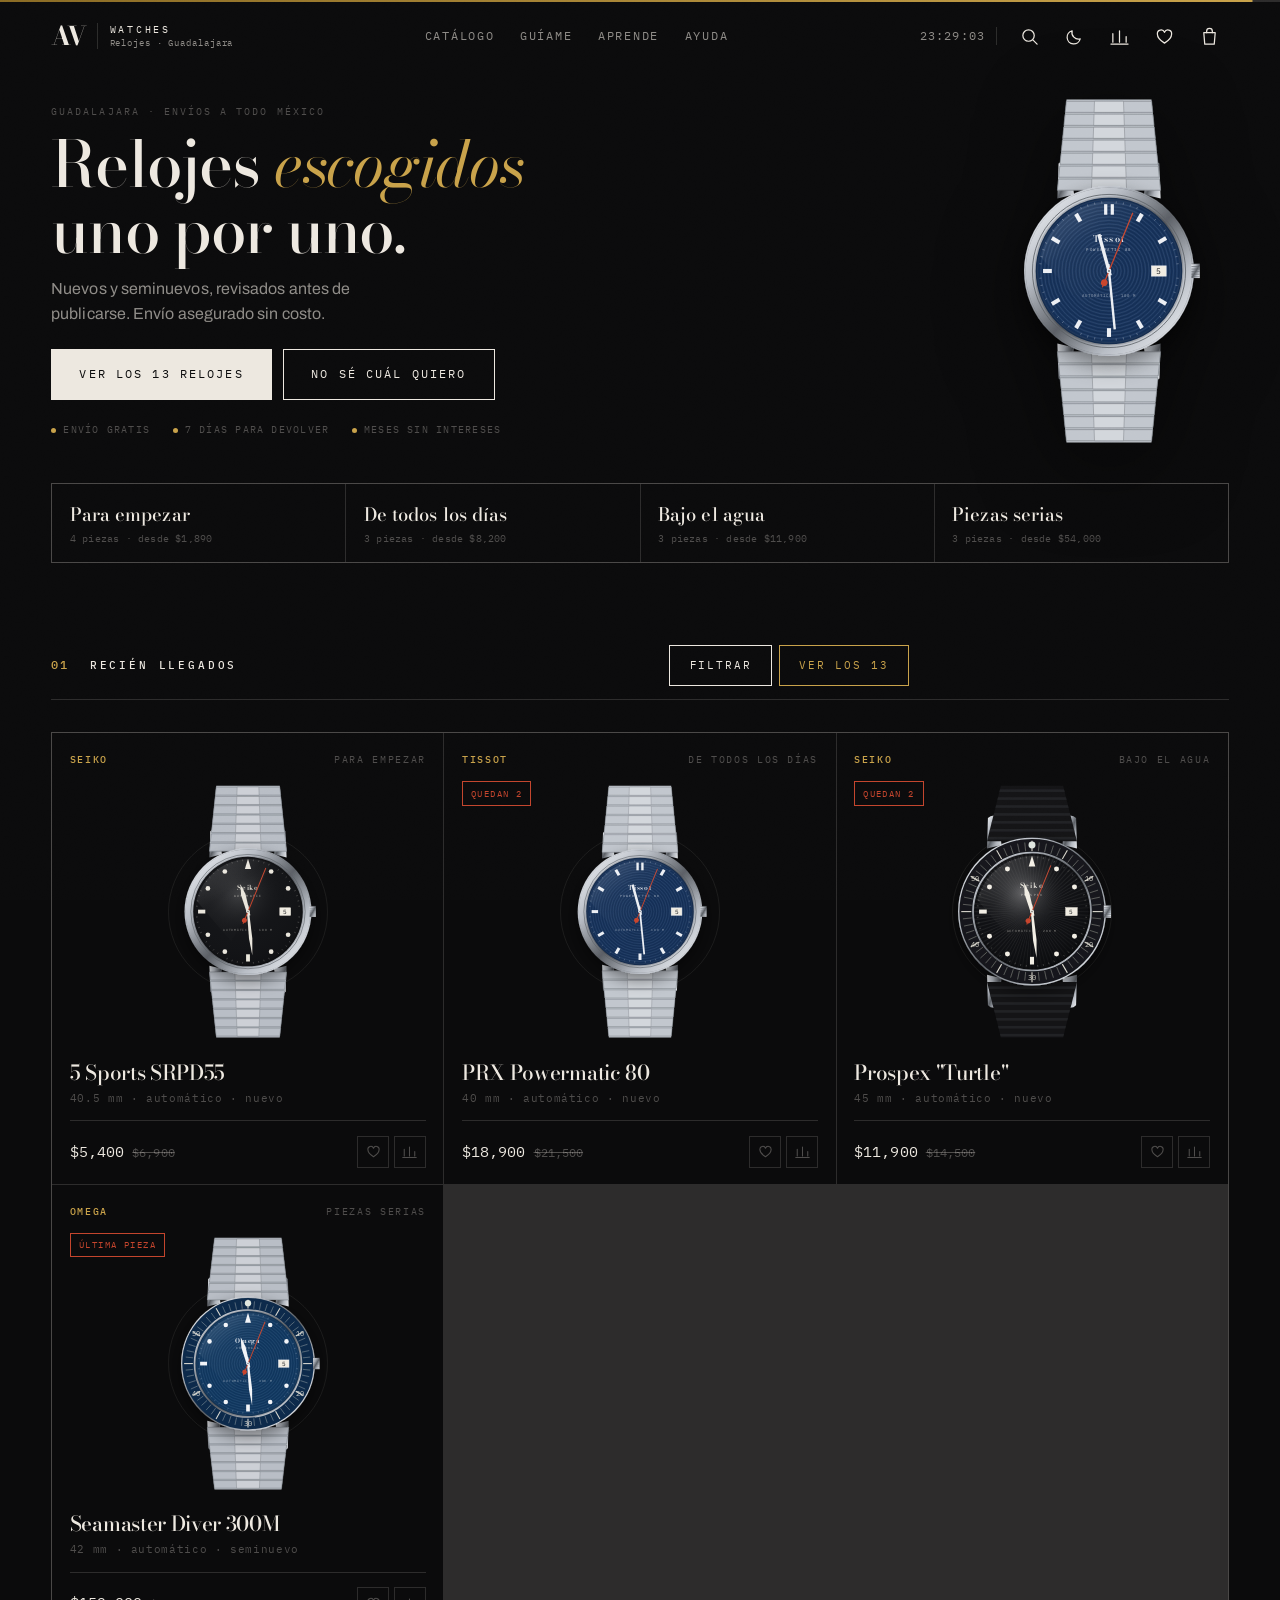
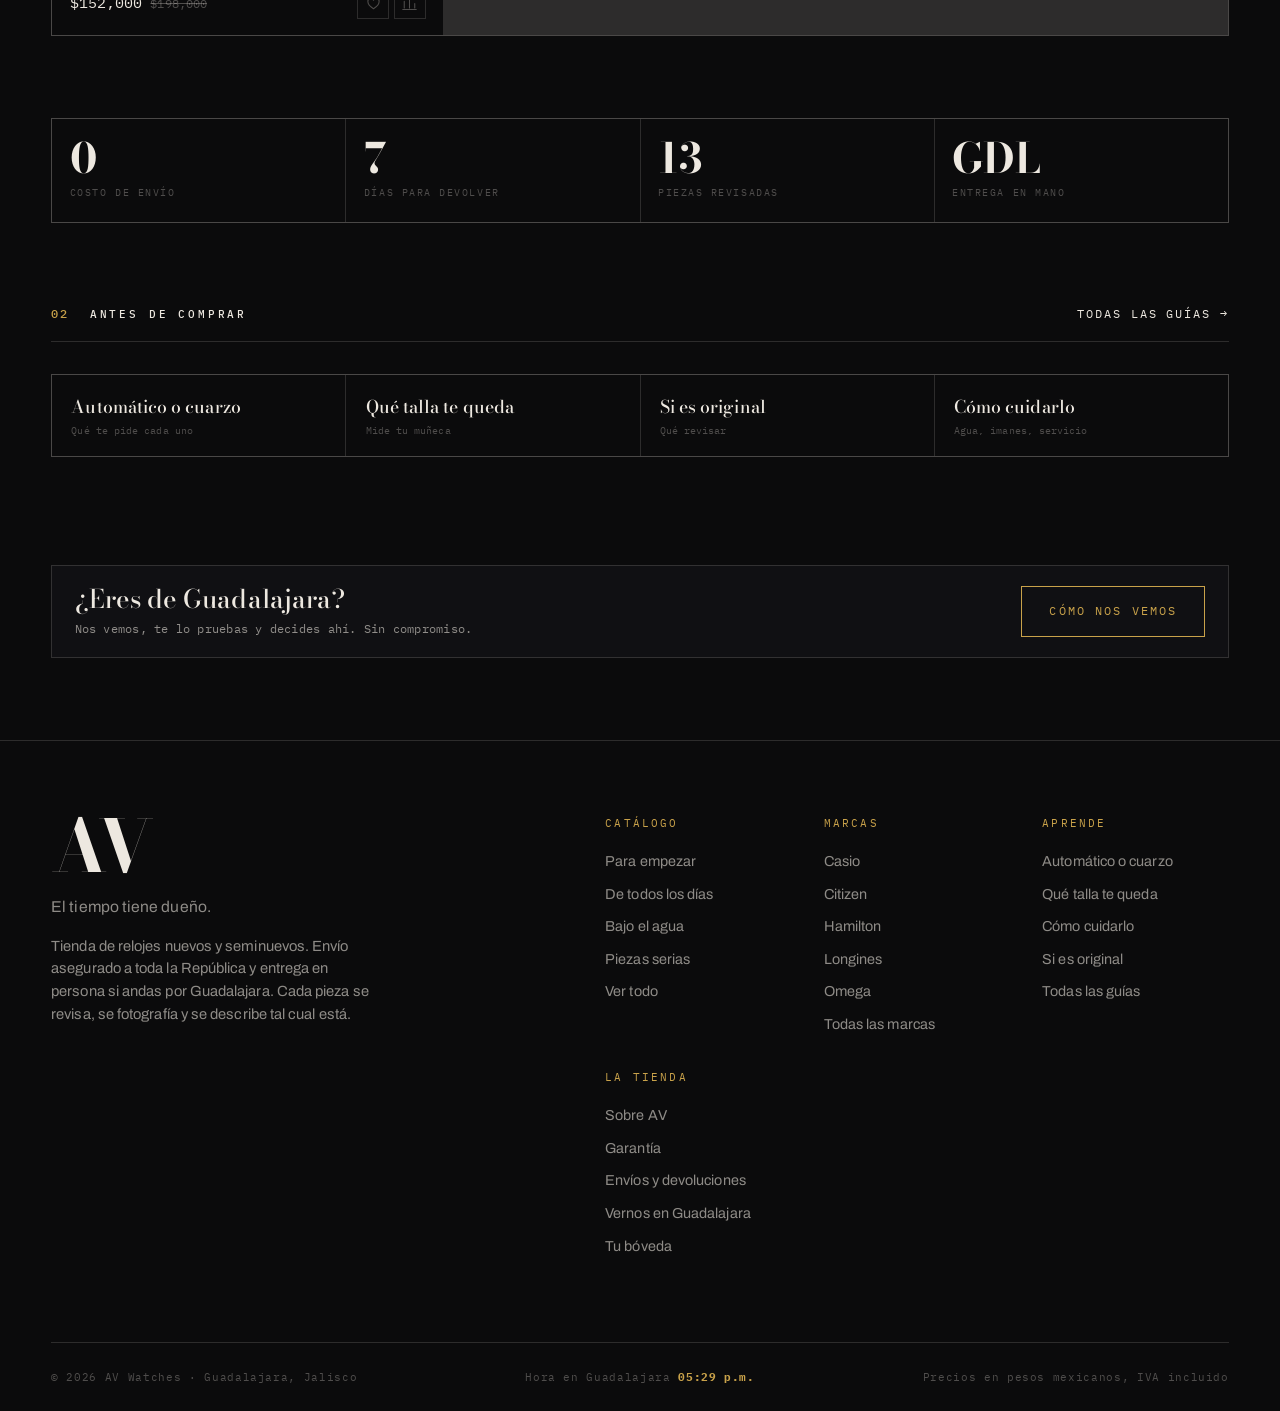
==== commit a5a55730: "Cuatro arreglos de uso: aparición, buscador, menú y filtros Aparición de los relojes   En el teléfon" ====
--- a/index.html
+++ b/index.html
@@ -58,7 +58,10 @@
   <section class="av-seccion av-marco" id="destacadas">
     <header class="av-seccion-eti">
       <b>01</b><span class="av-t-eyebrow">Recién llegados</span>
-      <a class="av-enlace" href="catalogo.html">Ver todo →</a>
+      <span class="av-seccion-eti__acciones">
+        <a class="av-btn av-btn--bajo" href="catalogo.html#filtros">Filtrar</a>
+        <a class="av-btn av-btn--bajo av-btn--laton" href="catalogo.html">Ver los 13</a>
+      </span>
     </header>
     <div class="av-vitrina" id="vitrina-destacadas"></div>
   </section>
--- a/assets/css/base.css
+++ b/assets/css/base.css
@@ -193,8 +193,6 @@
 .av-icono--bolsa:hover svg { transform: translateY(-1px); }
 
 @media (max-width: 860px) {
-  .av-nav { position: fixed; left: 0; right: 0; bottom: 0; margin: 0; justify-content: space-around; background: color-mix(in oklab, var(--fondo) 94%, transparent); backdrop-filter: blur(14px); border-top: var(--filo); padding: .55rem var(--marco) calc(.55rem + env(safe-area-inset-bottom)); z-index: 149; }
-  .av-nav a { font-size: .62rem; letter-spacing: .1em; }
   .av-logo__txt, .av-hora-local { display: none; }
   .av-scrolled:not(.av-sube) .av-cabeza { transform: none; }
 }
@@ -209,7 +207,7 @@
 .av-pie__cols a:hover { color: var(--tinta); padding-left: .4rem; }
 .av-pie__base { grid-column: 1 / -1; display: flex; flex-wrap: wrap; gap: 1rem 2rem; justify-content: space-between; border-top: var(--filo); margin-top: 1rem; padding: 1.6rem 0; font-family: var(--mono); font-size: .68rem; letter-spacing: .06em; color: var(--tinta-fantasma); }
 .av-pie__hora b { color: var(--laton); font-variant-numeric: tabular-nums; }
-@media (max-width: 860px) { .av-pie { grid-template-columns: 1fr; } .av-pie__base { padding-bottom: 5rem; } }
+@media (max-width: 860px) { .av-pie { grid-template-columns: 1fr; } }
 
 /* --- 8. Bolsa lateral ---------------------------------------------------- */
 .av-velo { position: fixed; inset: 0; background: var(--velo); backdrop-filter: blur(3px); z-index: 160; opacity: 0; transition: opacity .45s var(--curva); }
@@ -278,7 +276,7 @@
 .av-aviso__punto { width: 6px; height: 6px; background: var(--laton); border-radius: 50%; animation: av-pulso 2s infinite; }
 .av-aviso__accion { color: var(--laton); text-transform: uppercase; letter-spacing: .14em; font-size: .66rem; border-bottom: 1px solid currentColor; }
 @keyframes av-pulso { 0%,100% { opacity: 1; } 50% { opacity: .25; } }
-@media (max-width: 860px) { .av-aviso { bottom: 4.6rem; width: calc(100% - 2rem); } }
+@media (max-width: 860px) { .av-aviso { bottom: 1.4rem; width: calc(100% - 2rem); } }
 
 /* --- 11. La pieza (SVG) -------------------------------------------------- */
 .av-svg { width: 100%; height: auto; overflow: visible; }
@@ -298,8 +296,11 @@
 .av-svg.lume text { opacity: .12; }
 
 /* --- 12. Utilidades ------------------------------------------------------ */
-[data-revelar] { opacity: 0; transform: translateY(26px); transition: opacity .9s var(--curva), transform .9s var(--curva); }
-[data-revelar].visible { opacity: 1; transform: none; }
+[data-revelar] { opacity: 1; transform: none; }
+@media (min-width: 861px) and (hover: hover) and (prefers-reduced-motion: no-preference) {
+  [data-revelar]:not(.visible) { opacity: 0; transform: translateY(12px); }
+  [data-revelar] { transition: opacity .55s var(--curva), transform .55s var(--curva); }
+}
 [data-revelar][data-retraso="1"] { transition-delay: .09s; }
 [data-revelar][data-retraso="2"] { transition-delay: .18s; }
 [data-revelar][data-retraso="3"] { transition-delay: .27s; }
@@ -308,3 +309,51 @@
 .av-solo-lectores { position: absolute; width: 1px; height: 1px; overflow: hidden; clip-path: inset(50%); white-space: nowrap; }
 main { padding-top: calc(var(--cabeza-alto) + 2px); }
 .av-linea__txt h3 em { font-family: var(--mono); font-style: normal; font-size: .62rem; text-transform: uppercase; letter-spacing: .16em; color: var(--laton); display: block; }
+
+/* ==========================  MENÚ DE TRES LÍNEAS  ========================
+   En el teléfono sustituye a la barra de pestañas: cabe todo lo importante
+   y se cierra tocando fuera o eligiendo algo.
+   ======================================================================== */
+.av-icono--menu { display: none; }
+@media (max-width: 860px) {
+  .av-icono--menu { display: grid; }
+  .av-nav { display: none; }            /* el menú la reemplaza */
+}
+
+.av-menu {
+  position: fixed; top: 0; right: 0; bottom: 0; width: min(23rem, 100vw); z-index: 170;
+  background: var(--fondo-2); border-left: var(--filo);
+  display: flex; flex-direction: column;
+  transform: translateX(101%); transition: transform .5s var(--curva);
+}
+.av-menu-abierto .av-menu { transform: none; }
+.av-menu-abierto .av-velo { opacity: 1; }
+.av-menu__cabeza { display: flex; align-items: center; justify-content: space-between;
+  padding: 1.2rem var(--marco); border-bottom: var(--filo); flex: 0 0 auto; }
+.av-menu__cuerpo { flex: 1; overflow-y: auto; padding: 0 var(--marco) calc(2rem + env(safe-area-inset-bottom)); }
+
+.av-menu__principal { display: grid; padding: .6rem 0; border-bottom: var(--filo); }
+.av-menu__principal a { font-family: var(--display); font-size: 1.5rem; padding: .55rem 0; transition: color .25s, padding-left .3s var(--curva); }
+.av-menu__principal a:hover { color: var(--laton); padding-left: .4rem; }
+
+.av-menu__grupo { padding: 1.1rem 0; border-bottom: var(--filo); }
+.av-menu__grupo h3 { font-family: var(--mono); font-size: .6rem; letter-spacing: .2em; text-transform: uppercase;
+  color: var(--laton); margin: 0 0 .6rem; }
+.av-menu__grupo > a { display: flex; justify-content: space-between; align-items: center; gap: 1rem;
+  padding: .4rem 0; font-size: .95rem; color: var(--tinta-tenue); transition: color .25s, padding-left .3s var(--curva); }
+.av-menu__grupo > a:hover { color: var(--tinta); padding-left: .4rem; }
+.av-menu__grupo em { font-style: normal; font-family: var(--mono); font-size: .64rem; color: var(--tinta-fantasma); }
+.av-menu__grupo em:empty { display: none; }
+.av-menu__marcas { display: flex; flex-wrap: wrap; gap: .4rem; }
+.av-menu__marcas a { border: var(--filo); padding: .3rem .6rem; font-family: var(--mono); font-size: .68rem;
+  color: var(--tinta-tenue); transition: color .25s, border-color .25s; }
+.av-menu__marcas a:hover { color: var(--tinta); border-color: var(--linea-viva); }
+
+.av-menu__datos { list-style: none; margin: 1.1rem 0 0; padding: 0; display: grid; gap: .45rem;
+  font-size: .66rem; letter-spacing: .08em; color: var(--tinta-fantasma); }
+.av-menu__datos li { display: flex; align-items: center; gap: .5rem; }
+.av-menu__datos li::before { content: ''; width: 5px; height: 5px; background: var(--laton); border-radius: 50%; flex: 0 0 auto; }
+
+/* El buscador se cierra tocando fuera del recuadro. */
+.av-buscador { cursor: pointer; }
+.av-buscador__caja { cursor: auto; }
--- a/assets/css/paginas.css
+++ b/assets/css/paginas.css
@@ -594,3 +594,42 @@
 
 .av-notas li { padding: .7rem 1rem .7rem 2.6rem; font-size: .88rem; }
 .av-notas li::before { left: 1rem; }
+
+/* Acciones de cabecera de sección: filtrar y ver todo. */
+.av-seccion-eti__acciones { display: flex; gap: .4rem; flex: 0 0 auto; }
+
+/* ==========================  FILTROS EN MÓVIL  ===========================
+   En el teléfono los filtros ocupaban media pantalla antes de ver un reloj.
+   Ahora se abren con un botón y se cierran al terminar.
+   ======================================================================== */
+.av-filtros-abrir { display: none; }
+.av-filtros__cabeza { display: none; }
+@media (max-width: 980px) {
+  .av-filtros-abrir {
+    display: flex; align-items: center; justify-content: space-between; gap: 1rem; width: 100%;
+    border: var(--filo); background: var(--fondo-2); padding: .8rem 1rem; margin-bottom: 1rem;
+    font-family: var(--mono); font-size: .7rem; letter-spacing: .16em; text-transform: uppercase; color: var(--tinta);
+  }
+  .av-filtros-abrir b { font-family: var(--mono); font-size: .64rem; color: var(--laton); }
+  .av-filtros-abrir b:empty::before { content: 'Abrir'; color: var(--tinta-fantasma); }
+
+  .av-filtros {
+    position: fixed; inset: 0; z-index: 175; overflow-y: auto;
+    background: var(--fondo); padding: 0 var(--marco) calc(2rem + env(safe-area-inset-bottom));
+    transform: translateY(100%); transition: transform .45s var(--curva);
+    display: block;
+  }
+  .av-filtros-abiertos .av-filtros { transform: none; }
+  .av-filtros__cabeza {
+    display: flex; align-items: center; justify-content: space-between;
+    position: sticky; top: 0; z-index: 2; background: var(--fondo);
+    padding: 1.1rem 0; border-bottom: var(--filo); margin-bottom: 1rem;
+  }
+  .av-filtros .av-filtro { margin-bottom: 1.4rem; }
+  .av-filtros .av-btn { width: 100%; }
+}
+@media (max-width: 980px) {
+  /* El orden, ya dentro del panel, ocupa el ancho completo. */
+  .av-filtros .av-orden { display: grid; gap: .4rem; margin-bottom: 1.4rem; }
+  .av-filtros .av-orden select { width: 100%; padding: .7rem .8rem; }
+}
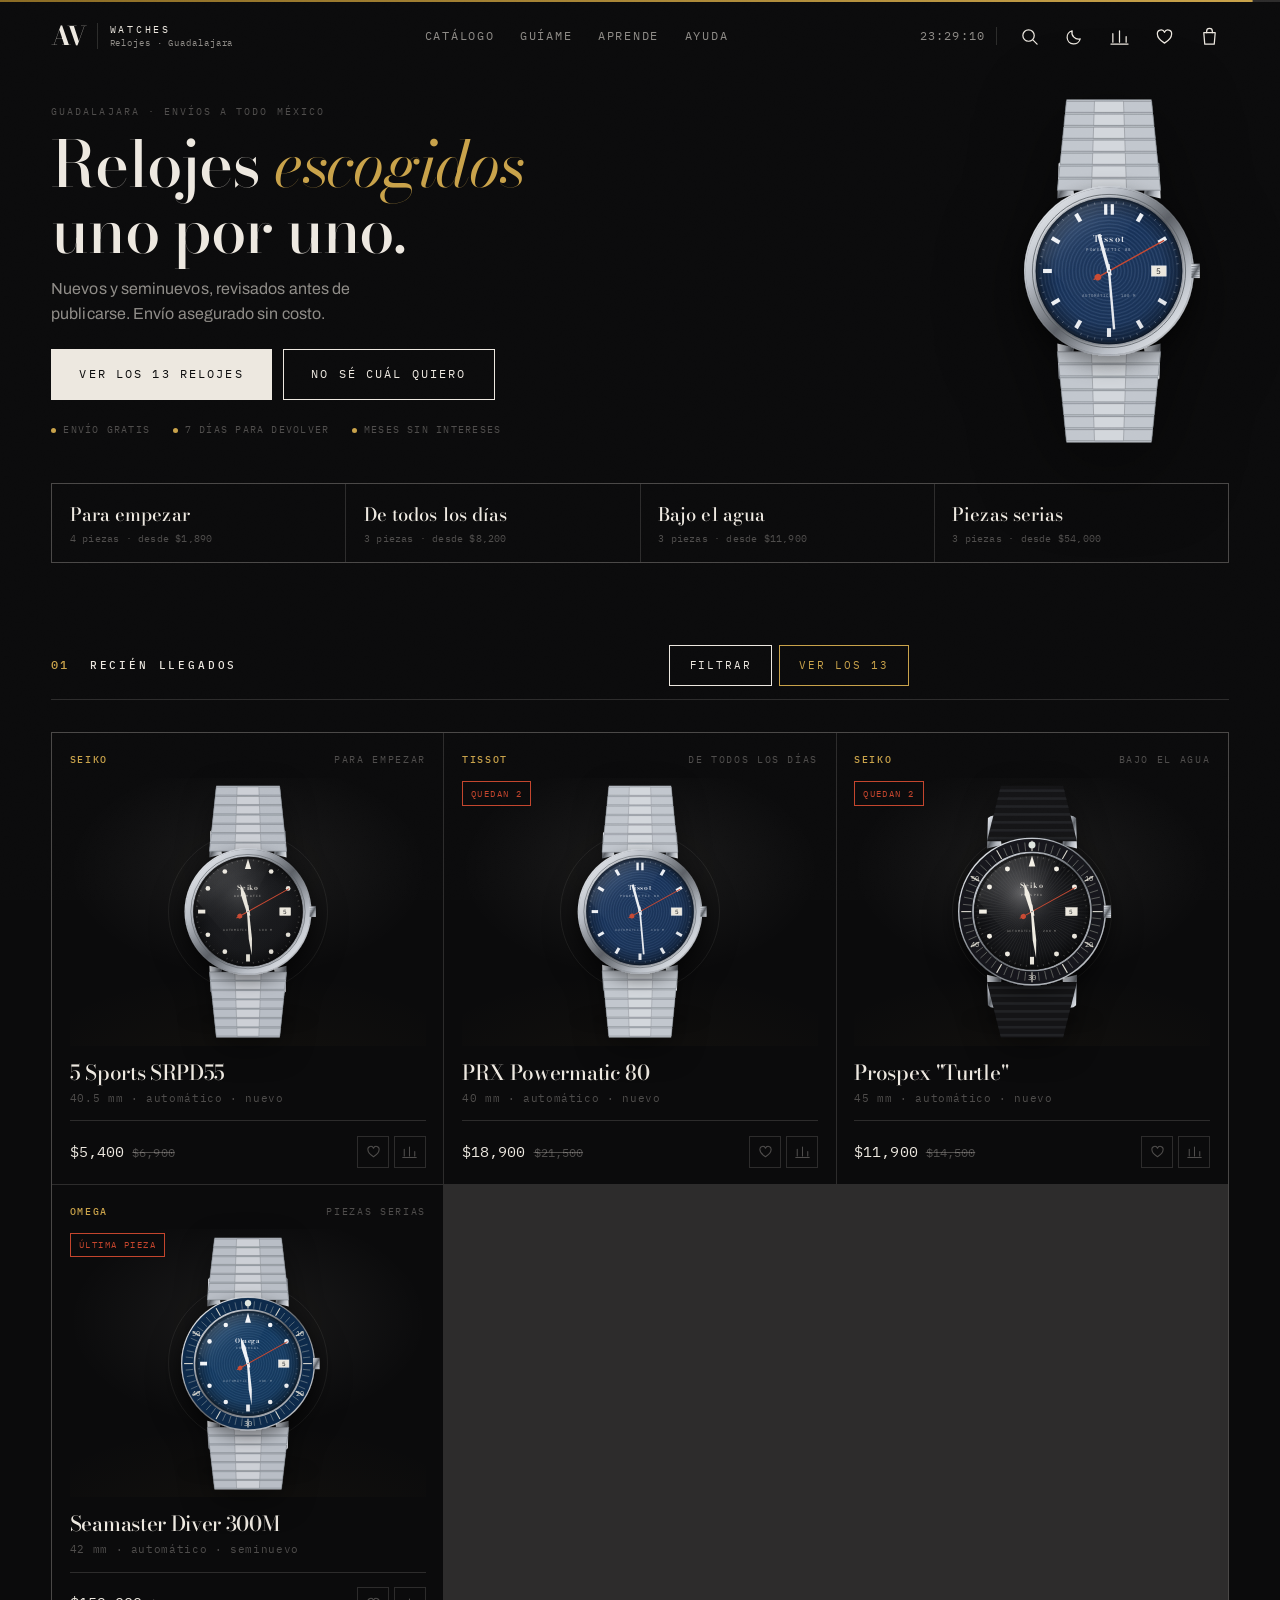
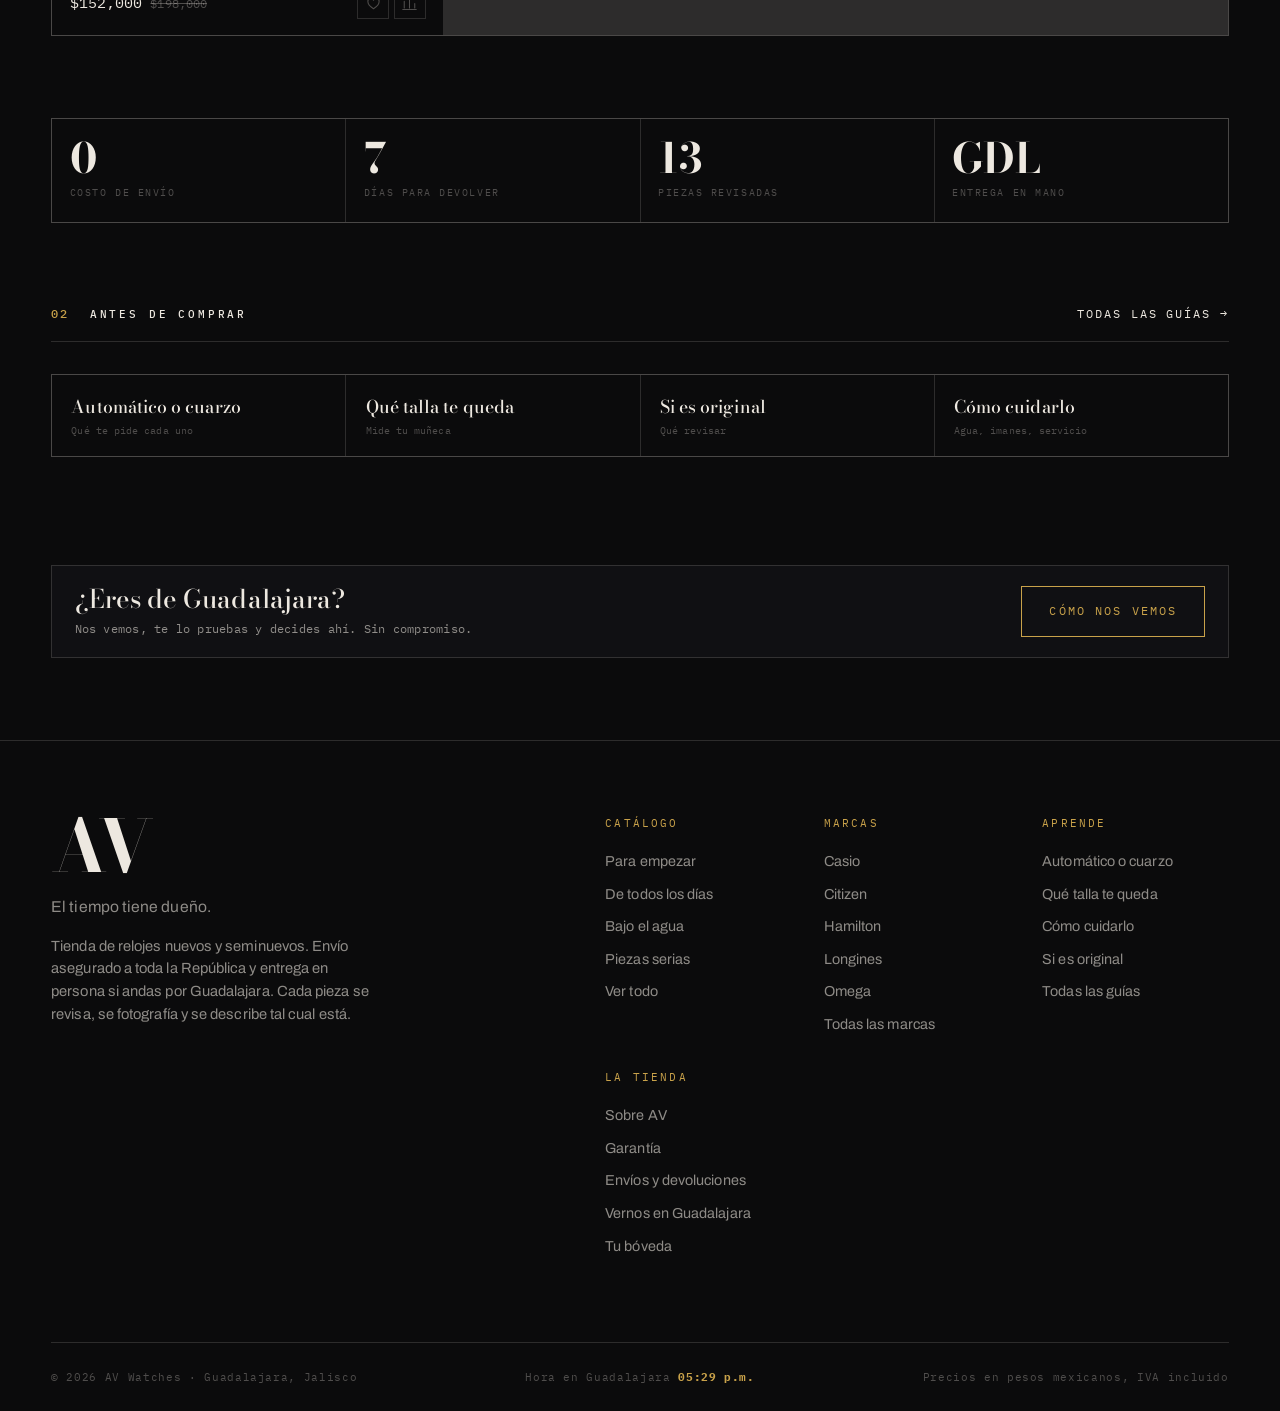
==== commit 7e976918: "Fotos reales con el dibujo como respaldo, y luz de estudio en las piezas La tienda vendía relojes si" ====
--- a/index.html
+++ b/index.html
@@ -44,7 +44,7 @@
           <li>Envío gratis</li><li>7 días para devolver</li><li>Meses sin intereses</li>
         </ul>
       </div>
-      <div class="av-hero__pieza" id="hero-pieza" data-reloj="tissot-prx-powermatic" role="link" tabindex="0"
+      <div class="av-hero__pieza" id="hero-pieza" data-reloj="tissot-prx-powermatic" data-dibujo role="link" tabindex="0"
            aria-label="Ver la ficha del Tissot PRX Powermatic 80"></div>
     </div>
   </section>
--- a/assets/css/paginas.css
+++ b/assets/css/paginas.css
@@ -633,3 +633,93 @@
   .av-filtros .av-orden { display: grid; gap: .4rem; margin-bottom: 1.4rem; }
   .av-filtros .av-orden select { width: 100%; padding: .7rem .8rem; }
 }
+
+/* ==========================  FOTOS  ======================================
+   Cuando hay foto, manda la foto. El dibujo queda de respaldo.
+   ======================================================================== */
+.av-galeria { margin: 0; display: grid; gap: .6rem; }
+.av-galeria > img { width: 100%; height: auto; aspect-ratio: 1; object-fit: cover; background: var(--fondo-3); }
+.av-galeria__minis { display: flex; gap: .4rem; flex-wrap: wrap; }
+.av-galeria__minis button { width: 4rem; height: 4rem; border: 1px solid transparent; padding: 0; overflow: hidden;
+  opacity: .6; transition: opacity .3s, border-color .3s; }
+.av-galeria__minis button:hover { opacity: 1; }
+.av-galeria__minis button[aria-current="true"] { opacity: 1; border-color: var(--laton); }
+.av-galeria__minis img { width: 100%; height: 100%; object-fit: cover; }
+
+.av-pieza__lienzo.con-foto { padding: 0; }
+.av-pieza__lienzo.con-foto::before { display: none; }
+.av-pieza__lienzo.con-foto img { width: 100%; height: 100%; aspect-ratio: 1; object-fit: cover;
+  transition: transform .8s var(--curva); }
+.av-pieza:hover .av-pieza__lienzo.con-foto img { transform: scale(1.04); }
+
+/* Cualquier hueco que el motor llene con foto en vez de dibujo: la bolsa,
+   la guía, el pedido. La foto ocupa el hueco entero y sale cuadrada. */
+.con-foto > img { display: block; width: 100%; height: auto; aspect-ratio: 1;
+  object-fit: cover; background: var(--fondo-3); }
+.av-linea__img.con-foto { padding: 0; }
+.av-guia__pieza.con-foto { border: var(--filo); }
+
+/* ==========================  LUZ DE ESTUDIO  =============================
+   Las piezas flotaban sobre negro plano dentro de cajas de líneas de un
+   píxel, y eso se lee como boceto. Aquí se les pone luz, suelo y sombra:
+   un producto necesita apoyarse en algo.
+   ======================================================================== */
+.av-pieza__lienzo {
+  background:
+    radial-gradient(72% 58% at 50% 34%, color-mix(in oklab, var(--tinta) 7%, transparent), transparent 70%),
+    radial-gradient(120% 80% at 50% 120%, color-mix(in oklab, var(--laton) 5%, transparent), transparent 60%);
+}
+/* Al pintarle fondo al lienzo, lo que estaba en z-index -1 quedaba detrás de
+   ese fondo. Se sube todo un piso: fondo, luego círculo y sombra, y encima
+   la pieza. */
+.av-pieza__lienzo::before { z-index: 0; }
+.av-pieza__lienzo .av-svg,
+.av-pieza__lienzo img { position: relative; z-index: 1; }
+
+/* Sombra proyectada: una elipse difusa bajo la pieza, que le da peso. */
+.av-pieza__lienzo::after {
+  content: ''; position: absolute; left: 50%; bottom: 6%; translate: -50% 0;
+  width: 58%; height: 8%; border-radius: 50%;
+  background: radial-gradient(50% 50%, rgba(0,0,0,.55), transparent 70%);
+  filter: blur(6px); opacity: .8; z-index: 0;
+  transition: width .8s var(--curva), opacity .8s var(--curva);
+}
+.av-pieza:hover .av-pieza__lienzo::after { width: 46%; opacity: .55; }
+/* Con foto no hay nada que apoyar: la foto trae su propia luz. */
+.av-pieza__lienzo.con-foto::after { display: none; }
+[data-tema="dia"] .av-pieza__lienzo::after { background: radial-gradient(50% 50%, rgba(40,35,25,.28), transparent 70%); }
+.av-pieza__lienzo .av-svg { filter: drop-shadow(0 10px 16px rgba(0,0,0,.4)); }
+[data-tema="dia"] .av-pieza__lienzo .av-svg { filter: drop-shadow(0 10px 18px rgba(40,35,25,.22)); }
+
+/* El escaparate de la ficha, con la misma luz pero más marcada. */
+.av-escaparate {
+  background:
+    radial-gradient(64% 52% at 50% 28%, color-mix(in oklab, var(--tinta) 9%, transparent), transparent 72%),
+    radial-gradient(110% 70% at 50% 118%, color-mix(in oklab, var(--laton) 6%, transparent), transparent 62%),
+    var(--fondo-2);
+}
+.av-escaparate__lienzo::after {
+  content: ''; position: absolute; left: 50%; bottom: 2%; translate: -50% 0;
+  width: 46%; height: 5%; border-radius: 50%;
+  background: radial-gradient(50% 50%, rgba(0,0,0,.6), transparent 70%);
+  filter: blur(10px); z-index: 0; pointer-events: none;
+}
+[data-tema="dia"] .av-escaparate__lienzo::after { background: radial-gradient(50% 50%, rgba(40,35,25,.3), transparent 70%); }
+/* Solo la pieza se sube sobre la sombra. La lupa va aparte: es absoluta y
+   si la tocamos aquí se mete en el flujo y abre un hueco. */
+.av-escaparate__lienzo > div:not(.av-lupa) { position: relative; z-index: 1; }
+/* Una foto es rectangular: no se apoya en una elipse. */
+.av-escaparate__lienzo:has(.av-galeria)::after { display: none; }
+/* Aire entre la pieza y las pestañas: la galería llega hasta el borde. */
+.av-vistas { margin-top: 1rem; }
+.av-escaparate.lume .av-escaparate__lienzo::after { opacity: .2; }
+
+/* La pieza del encabezado también se apoya. */
+.av-hero__pieza { position: relative; }
+.av-hero__pieza::after {
+  content: ''; position: absolute; left: 50%; bottom: 4%; translate: -50% 0;
+  width: 52%; height: 6%; border-radius: 50%;
+  background: radial-gradient(50% 50%, rgba(0,0,0,.6), transparent 70%);
+  filter: blur(9px); z-index: -1;
+}
+[data-tema="dia"] .av-hero__pieza::after { background: radial-gradient(50% 50%, rgba(40,35,25,.28), transparent 70%); }
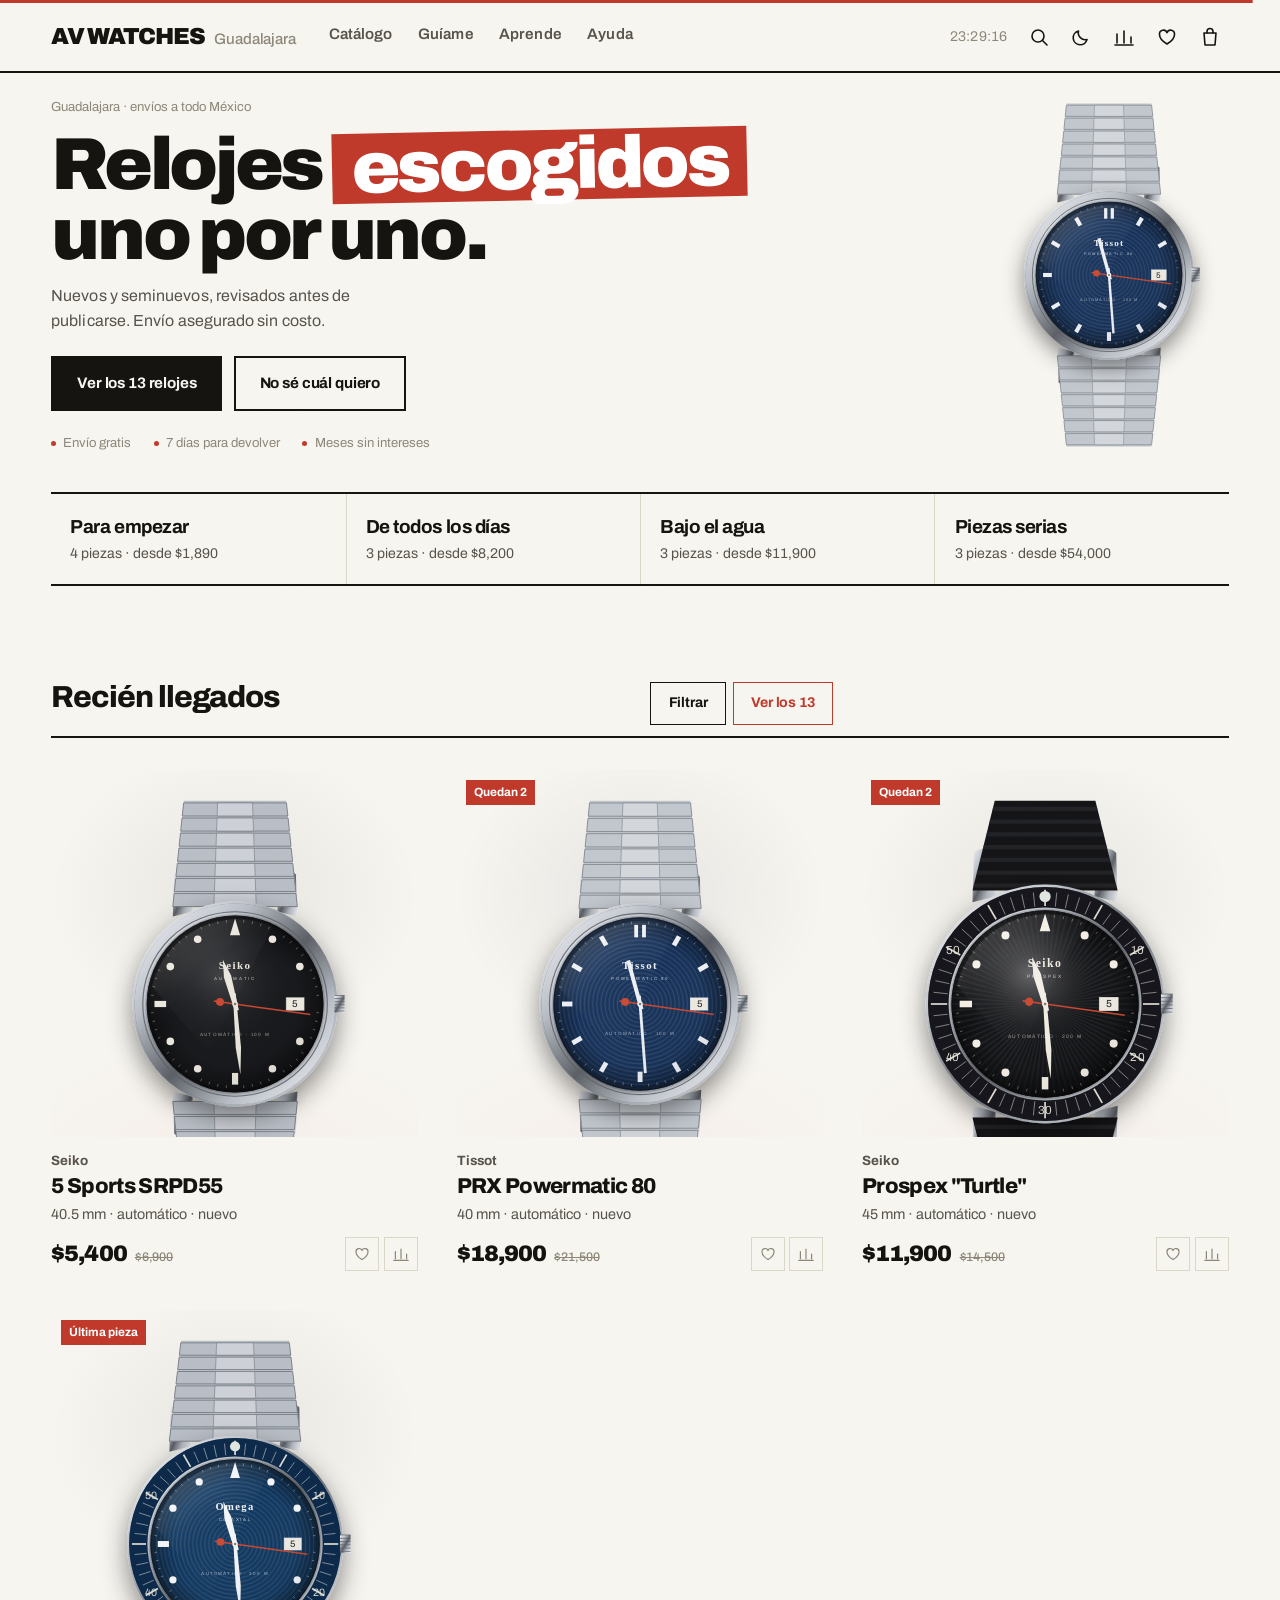
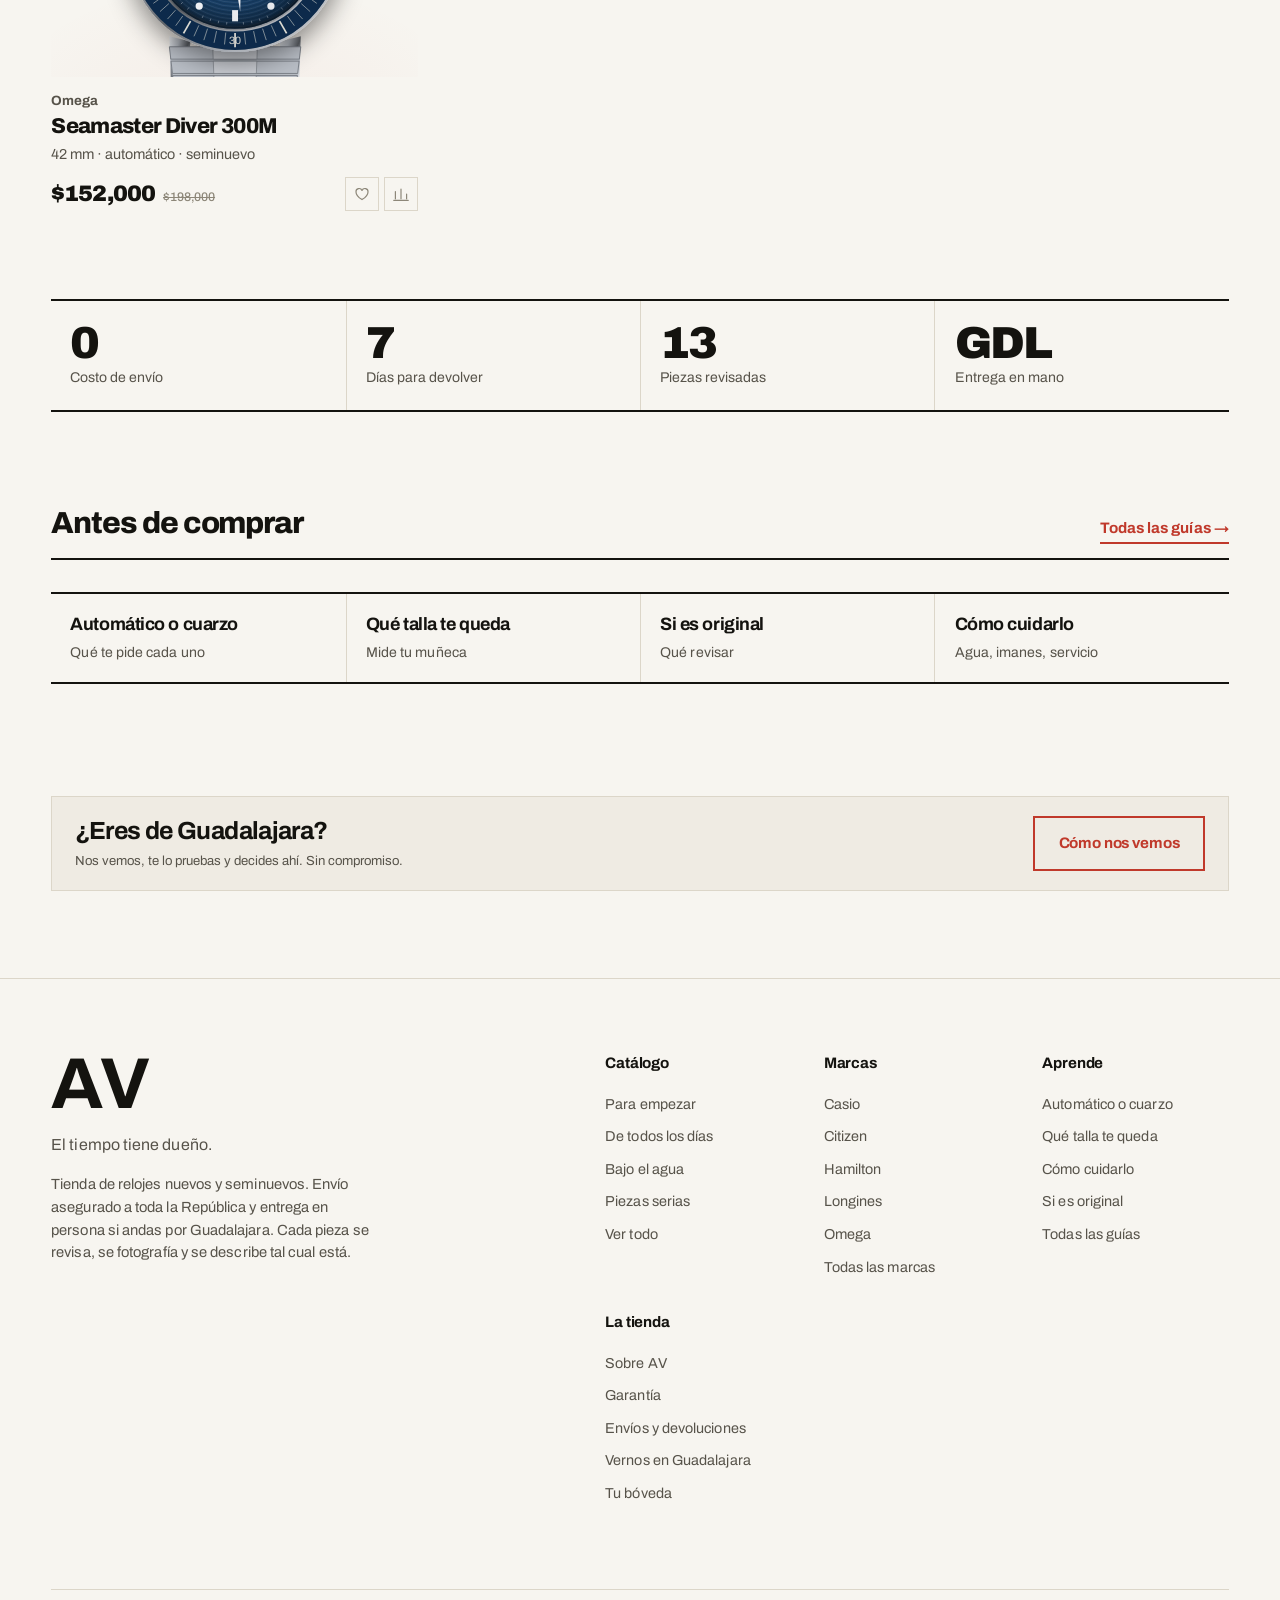
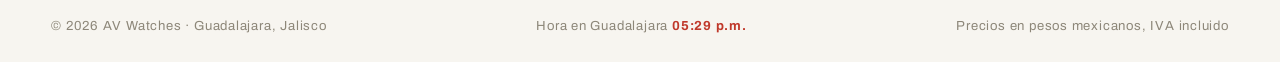
==== commit b30e3533: "Rediseño: de negro con dorado a catálogo de papel La página se veía genérica y la culpa era mía. Cin" ====
--- a/index.html
+++ b/index.html
@@ -11,7 +11,7 @@
 <link rel="icon" href="data:image/svg+xml,%3Csvg xmlns='http://www.w3.org/2000/svg' viewBox='0 0 32 32'%3E%3Crect width='32' height='32' fill='%230B0B0C'/%3E%3Ctext x='16' y='23' font-family='Georgia,serif' font-size='19' font-weight='700' fill='%23C9A24A' text-anchor='middle'%3EAV%3C/text%3E%3C/svg%3E">
 <link rel="preconnect" href="https://fonts.googleapis.com">
 <link rel="preconnect" href="https://fonts.gstatic.com" crossorigin>
-<link href="https://fonts.googleapis.com/css2?family=Bodoni+Moda:ital,opsz,wght@0,6..96,400..700;1,6..96,400..600&family=IBM+Plex+Mono:wght@400;500&family=Archivo:wght@400;500;600&display=swap" rel="stylesheet">
+<link href="https://fonts.googleapis.com/css2?family=Archivo:wght@400;500;600;700;800;900&display=swap" rel="stylesheet">
 <link rel="stylesheet" href="assets/css/base.css">
 <link rel="stylesheet" href="assets/css/paginas.css">
 <script src="assets/js/datos.js" defer></script>
@@ -34,7 +34,7 @@
     <div class="av-hero__int">
       <div class="av-hero__col">
         <p class="av-hero__eti av-mono">Guadalajara · envíos a todo México</p>
-        <h1 class="av-t-titan">Relojes <em>escogidos</em><br>uno por uno.</h1>
+        <h1 class="av-t-titan">Relojes <span class="av-cursiva">escogidos</span><br>uno por uno.</h1>
         <p class="av-hero__lead">Nuevos y seminuevos, revisados antes de publicarse. Envío asegurado sin costo.</p>
         <div class="av-hero__cta">
           <a class="av-btn av-btn--solido" href="catalogo.html">Ver los 13 relojes</a>
@@ -60,7 +60,7 @@
       <b>01</b><span class="av-t-eyebrow">Recién llegados</span>
       <span class="av-seccion-eti__acciones">
         <a class="av-btn av-btn--bajo" href="catalogo.html#filtros">Filtrar</a>
-        <a class="av-btn av-btn--bajo av-btn--laton" href="catalogo.html">Ver los 13</a>
+        <a class="av-btn av-btn--bajo av-btn--acento" href="catalogo.html">Ver los 13</a>
       </span>
     </header>
     <div class="av-vitrina" id="vitrina-destacadas"></div>
@@ -97,7 +97,7 @@
         <b class="av-t-titulo">¿Eres de Guadalajara?</b>
         <p class="av-mono av-tenue">Nos vemos, te lo pruebas y decides ahí. Sin compromiso.</p>
       </div>
-      <a class="av-btn av-btn--laton" href="servicio.html#gdl">Cómo nos vemos</a>
+      <a class="av-btn av-btn--acento" href="servicio.html#gdl">Cómo nos vemos</a>
     </div>
   </section>
 
--- a/assets/css/base.css
+++ b/assets/css/base.css
@@ -1,62 +1,70 @@
 /* ==========================================================================
    AV WATCHES · Base
-   Reglas de la casa: nada de esquinas redondeadas (salvo lo que es círculo),
-   nada de sombras suaves, todo separado por filos de un píxel. La página se
-   lee como una hoja de especificaciones, no como un folleto.
+   --------------------------------------------------------------------------
+   Reglas de la casa: papel, no pantalla. Una sola familia tipográfica y la
+   jerarquía se hace con peso y tamaño, no con mayúsculas ni con espaciado
+   entre letras. El acento es rojo y se usa poco. Nada de dorado, nada de
+   cursivas decorativas, nada de numerar secciones.
+
+   La página se lee como el catálogo impreso de una tienda que sabe lo que
+   vende, y el fondo claro es el que le queda a una foto de producto.
    ========================================================================== */
 
 /* --- 1. Tokens ----------------------------------------------------------- */
 :root {
+  color-scheme: light;
+  --tinta:          #14130F;   /* negro cálido, no #000 */
+  --tinta-tenue:    #57534A;
+  --tinta-fantasma: #8D8779;
+  --fondo:          #F7F5F0;   /* papel */
+  --fondo-2:        #EFEBE3;   /* papel a la sombra */
+  --fondo-3:        #FFFFFF;   /* tarjeta */
+  --linea:          #DCD6C9;
+  --linea-viva:     #14130F;
+  --acento:         #C0392B;   /* rojo de sello: se usa poco y pega fuerte */
+  --acento-hondo:   #96291D;
+  --brasa:          #C0392B;
+  --lume:           #1F7A5C;
+  --velo:           rgba(20,19,15,.45);
+
+  /* Una sola familia. La jerarquía la hace el peso, no otra tipografía. */
+  --display: Archivo, 'Helvetica Neue', Arial, sans-serif;
+  --mono:    Archivo, 'Helvetica Neue', Arial, sans-serif;
+  --sans:    Archivo, 'Helvetica Neue', Arial, sans-serif;
+
+  --mec-acero: rgba(70,74,84,.85);
+  --mec-placa: rgba(60,64,74,.05);
+  --mec-borde: rgba(60,64,74,.28);
+  --mec-luz:   rgba(192,57,43,.08);
+
+  --marco: clamp(1.25rem, 4vw, 4rem);
+  --filo: 1px solid var(--linea);
+  --ritmo: clamp(2.2rem, 3.4vw, 3.6rem);
+  --cabeza-alto: 68px;
+  --curva: cubic-bezier(.19,1,.22,1);
+}
+
+/* El tema oscuro no es negro con dorado: es la misma tinta y el mismo rojo
+   sobre un carbón cálido, para que la tienda se reconozca en los dos. */
+[data-tema="noche"] {
   color-scheme: dark;
-  --tinta:        #EDE8E0;
-  --tinta-tenue:  rgba(237,232,224,.58);
-  --tinta-fantasma: rgba(237,232,224,.30);
-  --fondo:        #0B0B0C;
-  --fondo-2:      #101013;
-  --fondo-3:      #17171B;
-  --linea:        rgba(237,232,224,.15);
-  --linea-viva:   rgba(237,232,224,.38);
-  --laton:        #C9A24A;
-  --laton-hondo:  #8A6B24;
-  --brasa:        #C4452D;
-  --lume:         #79F0C8;
-  --velo:         rgba(6,6,7,.72);
-
-  --display: 'Bodoni Moda', 'Didot', 'Times New Roman', serif;
-  --mono:    'IBM Plex Mono', ui-monospace, 'SF Mono', Menlo, monospace;
-  --sans:    'Archivo', 'Helvetica Neue', Arial, sans-serif;
-
-  /* Tonos del esquema del movimiento, para que funcione en ambos temas. */
+  --tinta:          #F2EFE8;
+  --tinta-tenue:    #A8A296;
+  --tinta-fantasma: #766F62;
+  --fondo:          #171613;
+  --fondo-2:        #1F1E1A;
+  --fondo-3:        #26241F;
+  --linea:          #35332C;
+  --linea-viva:     #F2EFE8;
+  --acento:         #E4573F;
+  --acento-hondo:   #C0392B;
+  --brasa:          #E4573F;
+  --lume:           #79F0C8;
+  --velo:           rgba(10,9,8,.62);
   --mec-acero: rgba(176,180,190,.9);
   --mec-placa: rgba(150,150,160,.06);
   --mec-borde: rgba(170,172,180,.26);
-  --mec-luz:   rgba(201,162,74,.13);
-
-  --marco: clamp(1rem, 4vw, 4.5rem);   /* margen lateral de la página */
-  --filo: 1px solid var(--linea);
-  --ritmo: clamp(2rem, 3.2vw, 3.2rem);   /* aire entre secciones */
-  --cabeza-alto: 68px;
-  --curva: cubic-bezier(.19,1,.22,1);
-}
-
-[data-tema="dia"] {
-  color-scheme: light;
-  --tinta:        #17171B;
-  --tinta-tenue:  rgba(23,23,27,.62);
-  --tinta-fantasma: rgba(23,23,27,.32);
-  --fondo:        #F2EEE6;
-  --fondo-2:      #EAE5DA;
-  --fondo-3:      #FBF9F4;
-  --linea:        rgba(23,23,27,.18);
-  --linea-viva:   rgba(23,23,27,.42);
-  --laton:        #8A6220;
-  --laton-hondo:  #C9A24A;
-  --brasa:        #A83A22;
-  --velo:         rgba(242,238,230,.78);
-  --mec-acero: rgba(88,95,110,.85);
-  --mec-placa: rgba(60,64,74,.06);
-  --mec-borde: rgba(60,64,74,.30);
-  --mec-luz:   rgba(138,98,32,.10);
+  --mec-luz:   rgba(228,87,63,.12);
 }
 
 /* --- 2. Reinicio --------------------------------------------------------- */
@@ -90,36 +98,49 @@
 button, input, select, textarea { font: inherit; color: inherit; }
 button { background: none; border: 0; cursor: pointer; padding: 0; }
 a { color: inherit; text-decoration: none; }
-:focus-visible { outline: 2px solid var(--laton); outline-offset: 3px; }
-::selection { background: var(--laton); color: var(--fondo); }
+:focus-visible { outline: 2px solid var(--acento); outline-offset: 3px; }
+::selection { background: var(--acento); color: var(--fondo); }
 hr { border: 0; border-top: var(--filo); margin: 0; }
 [hidden] { display: none !important; }
 
 /* --- 3. Tipografía ------------------------------------------------------- */
-/* La tipografía de display se reserva para nombres y titulares cortos.
-   Todo lo que se lee de corrido va en la sans, que cansa menos. */
+/* Una sola familia en varios pesos. Los titulares van pesados y apretados;
+   el texto corrido, normal. Ninguna etiqueta va en mayúsculas con espaciado
+   ancho: eso es lo que hace que una página se vea de plantilla. */
 .av-t-titan {
-  font-family: var(--display);
-  font-size: clamp(2.3rem, 5.6vw, 4rem);
-  line-height: 1.02; font-weight: 500; letter-spacing: -.02em;
-}
-.av-t-display { font-family: var(--display); font-size: clamp(1.6rem, 3vw, 2.5rem); line-height: 1.06; font-weight: 500; letter-spacing: -.015em; }
-.av-t-titulo  { font-family: var(--display); font-size: clamp(1.25rem, 2vw, 1.7rem); line-height: 1.12; font-weight: 500; }
-.av-t-lead    { font-family: var(--sans); font-size: clamp(.98rem, 1.2vw, 1.08rem); line-height: 1.55; font-weight: 400; color: var(--tinta-tenue); }
+  font-size: clamp(2.4rem, 6vw, 4.6rem);
+  line-height: .95; font-weight: 900; letter-spacing: -.045em;
+}
+.av-t-display { font-size: clamp(1.6rem, 3vw, 2.4rem); line-height: 1.05; font-weight: 800; letter-spacing: -.035em; }
+.av-t-titulo  { font-size: clamp(1.2rem, 2vw, 1.55rem); line-height: 1.15; font-weight: 700; letter-spacing: -.025em; }
+.av-t-lead    { font-size: clamp(1rem, 1.2vw, 1.12rem); line-height: 1.5; font-weight: 400; color: var(--tinta-tenue); }
+
+/* Antes esto era mono en mayúsculas con letter-spacing .26em. Ahora es
+   simplemente una etiqueta en negritas: se lee mejor y no delata plantilla. */
 .av-t-eyebrow {
-  font-family: var(--mono); font-size: .68rem; font-weight: 500;
-  text-transform: uppercase; letter-spacing: .26em; color: var(--tinta-tenue);
-}
-.av-mono  { font-family: var(--mono); font-size: .8rem; letter-spacing: .02em; font-variant-numeric: tabular-nums; }
+  font-size: .82rem; font-weight: 700; letter-spacing: 0;
+  text-transform: none; color: var(--tinta-tenue);
+}
+/* Los datos duros (precios, medidas, referencias) van con cifras de ancho
+   fijo para que aliñen en columna, pero en la misma familia que todo. */
+.av-mono  { font-size: .88rem; letter-spacing: 0; font-variant-numeric: tabular-nums; }
 .av-tenue { color: var(--tinta-tenue); }
-.av-laton { color: var(--laton); }
-.av-cursiva { font-family: var(--display); font-style: italic; }
-
-/* Numeración de sección: 01 —, con filo que cruza la página. */
-.av-seccion-eti { display: flex; align-items: baseline; gap: 1.25rem; padding-bottom: .8rem; border-bottom: var(--filo); margin-bottom: clamp(1.2rem,2.5vw,2rem); }
-.av-seccion-eti b { font-family: var(--mono); font-size: .72rem; letter-spacing: .2em; color: var(--laton); font-weight: 500; }
+.av-acento, .av-laton { color: var(--acento); }
+
+/* El realce del titular: un bloque rojo ligeramente torcido, como un sello.
+   Sustituye a la palabra en cursiva de otro color, que es un tic de plantilla. */
+.av-cursiva {
+  font-style: normal; display: inline-block;
+  background: var(--acento); color: #FFF;
+  padding: 0 .26em; rotate: -1.2deg;
+}
+
+/* Encabezado de sección: el nombre y el enlace, y una línea abajo. Sin el
+   "01 —" que numeraba las secciones. */
+.av-seccion-eti { display: flex; align-items: baseline; gap: 1.25rem; padding-bottom: .7rem; border-bottom: 2px solid var(--tinta); margin-bottom: clamp(1.2rem,2.5vw,2rem); }
+.av-seccion-eti b { display: none; }
 .av-seccion-eti span { flex: 1; }
-.av-seccion-eti .av-t-eyebrow { color: var(--tinta); }
+.av-seccion-eti .av-t-eyebrow { color: var(--tinta); font-size: clamp(1.35rem, 2.4vw, 1.9rem); font-weight: 800; letter-spacing: -.035em; }
 
 /* --- 4. Retícula --------------------------------------------------------- */
 .av-marco { padding-inline: var(--marco); }
@@ -128,73 +149,74 @@
 .av-dos { grid-template-columns: repeat(auto-fit, minmax(min(100%, 22rem), 1fr)); }
 
 /* --- 5. Botones y enlaces ------------------------------------------------ */
+/* Rectos, sólidos y en negritas. Sin mayúsculas ni espaciado ancho. */
 .av-btn {
   --c: var(--tinta);
-  position: relative; display: inline-flex; align-items: center; justify-content: center; gap: .7rem;
-  padding: .95rem 1.7rem; border: 1px solid var(--c); color: var(--c);
-  font-family: var(--mono); font-size: .74rem; text-transform: uppercase; letter-spacing: .18em;
-  overflow: hidden; isolation: isolate; cursor: pointer; text-align: center;
-  transition: color .45s var(--curva), border-color .45s var(--curva);
-}
-/* La tinta sube desde abajo al pasar el cursor. */
-.av-btn::after { content: ''; position: absolute; inset: 0; background: var(--c); transform: scaleY(0); transform-origin: bottom; transition: transform .5s var(--curva); z-index: -1; }
-.av-btn:hover::after, .av-btn:focus-visible::after { transform: scaleY(1); }
-.av-btn:hover, .av-btn:focus-visible { color: var(--fondo); }
-.av-btn--solido { background: var(--tinta); color: var(--fondo); }
-.av-btn--solido::after { background: var(--laton); }
-.av-btn--solido:hover { color: var(--fondo); }
-.av-btn--laton { --c: var(--laton); }
-.av-btn--bajo { padding: .7rem 1.2rem; font-size: .68rem; }
+  display: inline-flex; align-items: center; justify-content: center; gap: .6rem;
+  padding: .85rem 1.5rem; border: 2px solid var(--c); color: var(--c); background: none;
+  font-size: .95rem; font-weight: 700; letter-spacing: -.01em;
+  cursor: pointer; text-align: center;
+  transition: background .2s, color .2s, border-color .2s;
+}
+.av-btn:hover, .av-btn:focus-visible { background: var(--c); color: var(--fondo); }
+.av-btn--solido { background: var(--tinta); border-color: var(--tinta); color: var(--fondo); }
+.av-btn--solido:hover, .av-btn--solido:focus-visible { background: var(--acento); border-color: var(--acento); color: #FFF; }
+.av-btn--acento { --c: var(--acento); }
+.av-btn--acento:hover { color: #FFF; }
+.av-btn--bajo { padding: .6rem 1.1rem; font-size: .88rem; border-width: 1px; }
 .av-bloque { display: flex; width: 100%; }
-.av-btn[disabled] { opacity: .38; pointer-events: none; }
-
-/* Enlace con subrayado que se dibuja de izquierda a derecha. */
-.av-enlace { position: relative; font-family: var(--mono); font-size: .75rem; text-transform: uppercase; letter-spacing: .16em; padding-bottom: .3rem; }
-.av-enlace::after { content: ''; position: absolute; left: 0; bottom: 0; width: 100%; height: 1px; background: currentColor; transform: scaleX(0); transform-origin: right; transition: transform .5s var(--curva); }
-.av-enlace:hover::after { transform: scaleX(1); transform-origin: left; }
+.av-btn[disabled] { opacity: .35; pointer-events: none; }
+
+/* Enlace de texto: rojo y subrayado grueso, como en un catálogo impreso. */
+.av-enlace {
+  font-size: .95rem; font-weight: 700; color: var(--acento);
+  border-bottom: 2px solid var(--acento); padding-bottom: 1px;
+  transition: color .2s, border-color .2s;
+}
+.av-enlace:hover { color: var(--acento-hondo); border-color: var(--acento-hondo); }
 
 /* --- 6. Barra del día y encabezado --------------------------------------- */
-.av-dia-barra { position: fixed; inset: 0 0 auto 0; height: 2px; z-index: 200; background: var(--linea); }
-.av-dia-barra i { display: block; height: 100%; background: linear-gradient(90deg, var(--laton-hondo), var(--laton)); transform-origin: left; transform: scaleX(0); }
-
-.av-saltar { position: fixed; top: -100px; left: 1rem; z-index: 300; background: var(--laton); color: #000; padding: .8rem 1.2rem; font-family: var(--mono); font-size: .75rem; transition: top .2s; }
+.av-dia-barra { position: fixed; inset: 0 0 auto 0; height: 3px; z-index: 200; background: transparent; }
+.av-dia-barra i { display: block; height: 100%; background: var(--acento); transform-origin: left; transform: scaleX(0); }
+
+.av-saltar { position: fixed; top: -100px; left: 1rem; z-index: 300; background: var(--tinta); color: var(--fondo); padding: .8rem 1.2rem; font-weight: 700; transition: top .2s; }
 .av-saltar:focus { top: 1rem; }
 
+/* El encabezado se apoya en una línea gruesa, como la cabecera de un
+   catálogo impreso. No se esconde al bajar: en una tienda el carrito y el
+   buscador tienen que estar siempre a la mano. */
 .av-cabeza {
-  position: fixed; top: 2px; left: 0; right: 0; z-index: 150;
-  border-bottom: 1px solid transparent;
-  transition: background .4s var(--curva), border-color .4s var(--curva), transform .5s var(--curva);
-}
-.av-scrolled .av-cabeza { background: color-mix(in oklab, var(--fondo) 88%, transparent); backdrop-filter: blur(14px); border-bottom-color: var(--linea); }
-.av-scrolled:not(.av-sube) .av-cabeza { transform: translateY(-110%); }
-.av-cabeza__int { display: flex; align-items: center; gap: clamp(1rem, 3vw, 2.5rem); height: var(--cabeza-alto); padding-inline: var(--marco); }
-
-.av-logo { display: flex; align-items: center; gap: .7rem; flex: 0 0 auto; }
-.av-logo__marca { font-family: var(--display); font-size: 1.6rem; font-weight: 700; letter-spacing: -.04em; line-height: 1; }
-.av-logo__txt { font-family: var(--mono); font-size: .62rem; letter-spacing: .28em; line-height: 1.35; padding-left: .7rem; border-left: var(--filo); }
-.av-logo__txt em { display: block; font-style: normal; letter-spacing: .1em; color: var(--tinta-tenue); font-size: .56rem; }
-
-.av-nav { display: flex; gap: clamp(.9rem, 2vw, 2rem); margin-inline: auto; }
-.av-nav a { position: relative; font-family: var(--mono); font-size: .72rem; text-transform: uppercase; letter-spacing: .15em; color: var(--tinta-tenue); padding: .4rem 0; transition: color .35s; }
-.av-nav a::after { content: ''; position: absolute; left: 0; right: 0; bottom: 0; height: 1px; background: var(--laton); transform: scaleX(0); transform-origin: right; transition: transform .45s var(--curva); }
+  position: fixed; top: 3px; left: 0; right: 0; z-index: 150;
+  background: var(--fondo);
+  border-bottom: 2px solid var(--tinta);
+  transition: background .3s;
+}
+.av-cabeza__int { display: flex; align-items: center; gap: clamp(.9rem, 2.6vw, 2.2rem); height: var(--cabeza-alto); padding-inline: var(--marco); }
+
+.av-logo { display: flex; align-items: baseline; gap: .6rem; flex: 0 0 auto; }
+.av-logo__marca { font-size: 1.45rem; font-weight: 900; letter-spacing: -.045em; line-height: 1; text-transform: uppercase; }
+.av-logo__txt { font-size: .95rem; font-weight: 500; color: var(--tinta-fantasma); line-height: 1; letter-spacing: -.01em; }
+
+.av-nav { display: flex; gap: clamp(.9rem, 2vw, 1.7rem); margin-right: auto; }
+.av-nav a {
+  font-size: .95rem; font-weight: 600; color: var(--tinta-tenue);
+  padding-bottom: 2px; border-bottom: 2px solid transparent; transition: color .2s, border-color .2s;
+}
 .av-nav a:hover { color: var(--tinta); }
-.av-nav a:hover::after, .av-nav a[aria-current]::after { transform: scaleX(1); transform-origin: left; }
-.av-nav a[aria-current] { color: var(--tinta); }
-
-.av-acciones { display: flex; align-items: center; gap: .45rem; flex: 0 0 auto; }
-.av-hora-local { font-family: var(--mono); font-size: .74rem; letter-spacing: .1em; color: var(--tinta-tenue); font-variant-numeric: tabular-nums; padding-right: .7rem; border-right: var(--filo); margin-right: .35rem; }
-.av-icono { position: relative; display: grid; place-items: center; width: 38px; height: 38px; border: 1px solid transparent; transition: border-color .35s, background .35s; }
-.av-icono:hover { border-color: var(--linea); }
-.av-icono svg { width: 19px; height: 19px; fill: none; stroke: currentColor; stroke-width: 1.3; stroke-linecap: round; stroke-linejoin: round; }
+.av-nav a[aria-current] { color: var(--tinta); font-weight: 700; border-bottom-color: var(--tinta); }
+
+.av-acciones { display: flex; align-items: center; gap: .3rem; flex: 0 0 auto; }
+.av-hora-local { font-size: .88rem; color: var(--tinta-fantasma); font-variant-numeric: tabular-nums; margin-right: .5rem; }
+.av-icono { position: relative; display: grid; place-items: center; width: 38px; height: 38px; transition: color .2s; }
+.av-icono:hover { color: var(--acento); }
+.av-icono svg { width: 20px; height: 20px; fill: none; stroke: currentColor; stroke-width: 1.6; stroke-linecap: round; stroke-linejoin: round; }
 .av-icono .av-ico-dia { display: none; }
-[data-tema="dia"] .av-icono .av-ico-dia { display: block; }
-[data-tema="dia"] .av-icono .av-ico-noche { display: none; }
-.av-cuenta { position: absolute; top: 2px; right: 0; min-width: 15px; height: 15px; padding: 0 3px; background: var(--laton); color: #0B0B0C; font-family: var(--mono); font-size: .58rem; font-weight: 600; display: grid; place-items: center; }
-.av-icono--bolsa:hover svg { transform: translateY(-1px); }
+[data-tema="noche"] .av-icono .av-ico-dia { display: block; }
+[data-tema="noche"] .av-icono .av-ico-noche { display: none; }
+.av-cuenta { position: absolute; top: 1px; right: -1px; min-width: 16px; height: 16px; padding: 0 3px; background: var(--acento); color: #FFF; font-size: 0.82rem; font-weight: 700; display: grid; place-items: center; border-radius: 999px; }
 
 @media (max-width: 860px) {
   .av-logo__txt, .av-hora-local { display: none; }
-  .av-scrolled:not(.av-sube) .av-cabeza { transform: none; }
 }
 
 /* --- 7. Pie -------------------------------------------------------------- */
@@ -202,11 +224,11 @@
 .av-pie__logo { font-family: var(--display); font-size: 4.5rem; font-weight: 700; line-height: .8; display: block; margin-bottom: 1.2rem; }
 .av-pie__nota { max-width: 40ch; color: var(--tinta-tenue); font-size: .92rem; }
 .av-pie__cols { display: grid; gap: 2rem; grid-template-columns: repeat(auto-fit, minmax(9rem,1fr)); }
-.av-pie__cols h3 { font-family: var(--mono); font-size: .68rem; text-transform: uppercase; letter-spacing: .2em; color: var(--laton); margin-bottom: 1rem; }
+.av-pie__cols h3 { font-size: .95rem; font-weight: 700; letter-spacing: -.01em; color: var(--tinta); margin-bottom: 1rem; }
 .av-pie__cols a { display: block; padding: .32rem 0; font-size: .9rem; color: var(--tinta-tenue); transition: color .3s, padding-left .35s var(--curva); }
 .av-pie__cols a:hover { color: var(--tinta); padding-left: .4rem; }
-.av-pie__base { grid-column: 1 / -1; display: flex; flex-wrap: wrap; gap: 1rem 2rem; justify-content: space-between; border-top: var(--filo); margin-top: 1rem; padding: 1.6rem 0; font-family: var(--mono); font-size: .68rem; letter-spacing: .06em; color: var(--tinta-fantasma); }
-.av-pie__hora b { color: var(--laton); font-variant-numeric: tabular-nums; }
+.av-pie__base { grid-column: 1 / -1; display: flex; flex-wrap: wrap; gap: 1rem 2rem; justify-content: space-between; border-top: var(--filo); margin-top: 1rem; padding: 1.6rem 0; font-family: var(--mono); font-size: 0.82rem; letter-spacing: .06em; color: var(--tinta-fantasma); }
+.av-pie__hora b { color: var(--acento); font-variant-numeric: tabular-nums; }
 @media (max-width: 860px) { .av-pie { grid-template-columns: 1fr; } }
 
 /* --- 8. Bolsa lateral ---------------------------------------------------- */
@@ -220,14 +242,14 @@
 }
 .av-bolsa-abierta .av-bolsa { transform: none; }
 .av-bolsa__cabeza { display: flex; align-items: center; justify-content: space-between; padding: 1.5rem var(--marco); border-bottom: var(--filo); }
-.av-cerrar { font-family: var(--mono); font-size: .7rem; text-transform: uppercase; letter-spacing: .16em; color: var(--tinta-tenue); border-bottom: 1px solid transparent; transition: color .3s, border-color .3s; }
-.av-cerrar:hover { color: var(--tinta); border-bottom-color: var(--laton); }
+.av-cerrar { font-family: var(--mono); font-size: 0.82rem; letter-spacing: 0; color: var(--tinta-tenue); border-bottom: 1px solid transparent; transition: color .3s, border-color .3s; }
+.av-cerrar:hover { color: var(--tinta); border-bottom-color: var(--acento); }
 .av-bolsa__cuerpo { flex: 1; overflow-y: auto; padding: 0 var(--marco); }
 .av-bolsa__pie { padding: 1.4rem var(--marco) calc(1.6rem + env(safe-area-inset-bottom)); border-top: var(--filo); background: var(--fondo-3); }
 .av-bolsa__linea { display: flex; justify-content: space-between; align-items: baseline; padding: .35rem 0; font-family: var(--mono); font-size: .8rem; }
 .av-bolsa__linea b { font-size: 1rem; }
 .av-bolsa__pie .av-btn { margin-top: 1.1rem; }
-.av-bolsa__nota { margin: .9rem 0 0; font-size: .72rem; color: var(--tinta-fantasma); text-align: center; }
+.av-bolsa__nota { margin: .9rem 0 0; font-size: 0.82rem; color: var(--tinta-fantasma); text-align: center; }
 .av-vacio { padding: 3.5rem 0; text-align: center; }
 .av-vacio p:not(.av-t-lead) { color: var(--tinta-tenue); font-size: .92rem; max-width: 28ch; margin-inline: auto; }
 .av-vacio .av-btn { margin-top: 1.5rem; }
@@ -241,9 +263,9 @@
 .av-cant button { width: 26px; height: 26px; display: grid; place-items: center; color: var(--tinta-tenue); transition: color .25s, background .25s; }
 .av-cant button:hover { color: var(--fondo); background: var(--tinta); }
 .av-cant span { min-width: 26px; text-align: center; font-family: var(--mono); font-size: .78rem; }
-.av-quitar { margin-top: .5rem; font-family: var(--mono); font-size: .64rem; text-transform: uppercase; letter-spacing: .14em; color: var(--tinta-fantasma); border-bottom: 1px solid transparent; }
+.av-quitar { margin-top: .5rem; font-family: var(--mono); font-size: 0.82rem; letter-spacing: 0; color: var(--tinta-fantasma); border-bottom: 1px solid transparent; }
 .av-quitar:hover { color: var(--brasa); border-bottom-color: var(--brasa); }
-.av-grabado-eti { font-family: var(--display); font-style: italic; color: var(--laton) !important; }
+.av-grabado-eti { font-family: var(--display); font-style: italic; color: var(--acento) !important; }
 
 /* --- 9. Buscador --------------------------------------------------------- */
 .av-buscador { position: fixed; inset: 0; z-index: 180; background: var(--velo); backdrop-filter: blur(8px); opacity: 0; transition: opacity .3s; display: grid; place-items: start center; padding: clamp(3rem,12vh,9rem) 1rem 1rem; }
@@ -254,14 +276,14 @@
 .av-buscador input::placeholder { color: var(--tinta-fantasma); font-size: 1.1rem; }
 .av-buscador input:focus { outline: none; }
 .av-buscador__res { max-height: min(50vh, 26rem); overflow-y: auto; }
-.av-buscador__eti { margin: 0; padding: .9rem 1.6rem .4rem; font-family: var(--mono); font-size: .64rem; text-transform: uppercase; letter-spacing: .2em; color: var(--tinta-fantasma); }
+.av-buscador__eti { margin: 0; padding: .9rem 1.6rem .4rem; font-family: var(--mono); font-size: 0.82rem; letter-spacing: 0; color: var(--tinta-fantasma); }
 .av-buscador__res a { display: grid; grid-template-columns: 4rem 1fr auto; gap: 1rem; align-items: center; padding: .8rem 1.6rem; border-top: var(--filo); transition: background .2s; }
 .av-buscador__res a:hover, .av-buscador__res a.sel { background: var(--fondo-3); }
-.av-buscador__res a.sel { box-shadow: inset 2px 0 0 var(--laton); }
-.av-buscador__ref { color: var(--laton); }
+.av-buscador__res a.sel { box-shadow: inset 2px 0 0 var(--acento); }
+.av-buscador__ref { color: var(--acento); }
 .av-buscador__nom { font-family: var(--display); font-size: 1.1rem; }
-.av-buscador__nom em { display: block; font-family: var(--mono); font-style: normal; font-size: .66rem; color: var(--tinta-tenue); letter-spacing: .06em; }
-.av-buscador__pie { padding: .8rem 1.6rem; border-top: var(--filo); font-family: var(--mono); font-size: .64rem; color: var(--tinta-fantasma); letter-spacing: .08em; }
+.av-buscador__nom em { display: block; font-family: var(--mono); font-style: normal; font-size: 0.82rem; color: var(--tinta-tenue); letter-spacing: .06em; }
+.av-buscador__pie { padding: .8rem 1.6rem; border-top: var(--filo); font-family: var(--mono); font-size: 0.82rem; color: var(--tinta-fantasma); letter-spacing: 0; }
 .av-buscador kbd { display: inline-block; padding: 1px 5px; border: var(--filo); margin-right: 2px; }
 
 /* --- 10. Aviso ----------------------------------------------------------- */
@@ -273,8 +295,8 @@
   transform: translate(-50%, 150%); opacity: 0; transition: transform .55s var(--curva), opacity .4s;
 }
 .av-aviso.visible { transform: translate(-50%, 0); opacity: 1; }
-.av-aviso__punto { width: 6px; height: 6px; background: var(--laton); border-radius: 50%; animation: av-pulso 2s infinite; }
-.av-aviso__accion { color: var(--laton); text-transform: uppercase; letter-spacing: .14em; font-size: .66rem; border-bottom: 1px solid currentColor; }
+.av-aviso__punto { width: 6px; height: 6px; background: var(--acento); border-radius: 50%; animation: av-pulso 2s infinite; }
+.av-aviso__accion { color: var(--acento); letter-spacing: 0; font-size: 0.82rem; border-bottom: 1px solid currentColor; }
 @keyframes av-pulso { 0%,100% { opacity: 1; } 50% { opacity: .25; } }
 @media (max-width: 860px) { .av-aviso { bottom: 1.4rem; width: calc(100% - 2rem); } }
 
@@ -308,7 +330,7 @@
 [data-revelar][data-retraso="5"] { transition-delay: .45s; }
 .av-solo-lectores { position: absolute; width: 1px; height: 1px; overflow: hidden; clip-path: inset(50%); white-space: nowrap; }
 main { padding-top: calc(var(--cabeza-alto) + 2px); }
-.av-linea__txt h3 em { font-family: var(--mono); font-style: normal; font-size: .62rem; text-transform: uppercase; letter-spacing: .16em; color: var(--laton); display: block; }
+.av-linea__txt h3 em { font-family: var(--mono); font-style: normal; font-size: 0.82rem; letter-spacing: 0; color: var(--acento); display: block; }
 
 /* ==========================  MENÚ DE TRES LÍNEAS  ========================
    En el teléfono sustituye a la barra de pestañas: cabe todo lo importante
@@ -334,25 +356,25 @@
 
 .av-menu__principal { display: grid; padding: .6rem 0; border-bottom: var(--filo); }
 .av-menu__principal a { font-family: var(--display); font-size: 1.5rem; padding: .55rem 0; transition: color .25s, padding-left .3s var(--curva); }
-.av-menu__principal a:hover { color: var(--laton); padding-left: .4rem; }
+.av-menu__principal a:hover { color: var(--acento); padding-left: .4rem; }
 
 .av-menu__grupo { padding: 1.1rem 0; border-bottom: var(--filo); }
-.av-menu__grupo h3 { font-family: var(--mono); font-size: .6rem; letter-spacing: .2em; text-transform: uppercase;
-  color: var(--laton); margin: 0 0 .6rem; }
+.av-menu__grupo h3 { font-family: var(--mono); font-size: 0.82rem; letter-spacing: 0;
+  color: var(--tinta); margin: 0 0 .6rem; }
 .av-menu__grupo > a { display: flex; justify-content: space-between; align-items: center; gap: 1rem;
   padding: .4rem 0; font-size: .95rem; color: var(--tinta-tenue); transition: color .25s, padding-left .3s var(--curva); }
 .av-menu__grupo > a:hover { color: var(--tinta); padding-left: .4rem; }
-.av-menu__grupo em { font-style: normal; font-family: var(--mono); font-size: .64rem; color: var(--tinta-fantasma); }
+.av-menu__grupo em { font-style: normal; font-family: var(--mono); font-size: 0.82rem; color: var(--tinta-fantasma); }
 .av-menu__grupo em:empty { display: none; }
 .av-menu__marcas { display: flex; flex-wrap: wrap; gap: .4rem; }
-.av-menu__marcas a { border: var(--filo); padding: .3rem .6rem; font-family: var(--mono); font-size: .68rem;
+.av-menu__marcas a { border: var(--filo); padding: .3rem .6rem; font-family: var(--mono); font-size: 0.82rem;
   color: var(--tinta-tenue); transition: color .25s, border-color .25s; }
 .av-menu__marcas a:hover { color: var(--tinta); border-color: var(--linea-viva); }
 
 .av-menu__datos { list-style: none; margin: 1.1rem 0 0; padding: 0; display: grid; gap: .45rem;
-  font-size: .66rem; letter-spacing: .08em; color: var(--tinta-fantasma); }
+  font-size: 0.82rem; letter-spacing: 0; color: var(--tinta-fantasma); }
 .av-menu__datos li { display: flex; align-items: center; gap: .5rem; }
-.av-menu__datos li::before { content: ''; width: 5px; height: 5px; background: var(--laton); border-radius: 50%; flex: 0 0 auto; }
+.av-menu__datos li::before { content: ''; width: 5px; height: 5px; background: var(--acento); border-radius: 50%; flex: 0 0 auto; }
 
 /* El buscador se cierra tocando fuera del recuadro. */
 .av-buscador { cursor: pointer; }
--- a/assets/css/paginas.css
+++ b/assets/css/paginas.css
@@ -9,15 +9,17 @@
 .av-hero__int { display: grid; grid-template-columns: minmax(0,1fr) clamp(9rem, 21vw, 15rem);
   gap: clamp(1.5rem,4vw,3.5rem); align-items: center; }
 .av-hero__col { min-width: 0; }
-.av-hero__eti { font-size: .64rem; letter-spacing: .2em; text-transform: uppercase; color: var(--tinta-fantasma); margin: 0 0 .8rem; }
-.av-hero__titulo, .av-hero .av-t-titan em { font-style: italic; font-weight: 400; color: var(--laton); }
+.av-hero__eti { font-size: 0.82rem; letter-spacing: 0; color: var(--tinta-fantasma); margin: 0 0 .8rem; }
+/* El realce del titular es el bloque rojo de .av-cursiva, no una cursiva
+   de color: eso último es de plantilla. */
+.av-hero .av-t-titan em { font-style: normal; font-weight: inherit; }
 .av-hero__lead { max-width: 42ch; margin: .9rem 0 1.4rem; color: var(--tinta-tenue); font-size: 1rem; }
 .av-hero__cta { display: flex; flex-wrap: wrap; gap: .7rem; }
 .av-hero__sellos { list-style: none; display: flex; flex-wrap: wrap; gap: .5rem 1.4rem; margin: 1.4rem 0 0; padding: 0;
-  font-size: .64rem; letter-spacing: .12em; text-transform: uppercase; color: var(--tinta-fantasma); }
+  font-size: 0.82rem; letter-spacing: 0; color: var(--tinta-fantasma); }
 .av-hero__sellos li { display: flex; align-items: center; gap: .45rem; }
-.av-hero__sellos li::before { content: ''; width: 5px; height: 5px; background: var(--laton); border-radius: 50%; }
-.av-hero__pieza { width: 100%; justify-self: end; filter: drop-shadow(0 22px 40px rgba(0,0,0,.5)); cursor: pointer;
+.av-hero__sellos li::before { content: ''; width: 5px; height: 5px; background: var(--acento); border-radius: 50%; }
+.av-hero__pieza { width: 100%; justify-self: end; cursor: pointer;
   transition: transform .6s var(--curva); }
 .av-hero__pieza:hover { transform: translateY(-5px); }
 .av-hero__pieza .av-svg { width: 100%; }
@@ -26,88 +28,98 @@
   .av-hero__pieza { justify-self: center; max-width: 14rem; order: -1; }
 }
 
-/* Atajos por curaduría, justo bajo el encabezado. */
-.av-atajos { display: grid; grid-template-columns: repeat(auto-fit, minmax(min(100%,11rem),1fr)); gap: 1px;
-  background: var(--linea); border: var(--filo); }
-.av-atajo { background: var(--fondo); padding: .95rem 1.1rem; display: grid; gap: .2rem;
-  transition: background .3s var(--curva); }
+/* Atajos por curaduría: cuatro bloques con divisiones fuertes, no una
+   retícula de filos de un píxel que aplana todo. */
+.av-atajos { display: grid; grid-template-columns: repeat(auto-fit, minmax(min(100%,11rem),1fr));
+  border-top: 2px solid var(--tinta); border-bottom: 2px solid var(--tinta); }
+.av-atajo { padding: 1.1rem 1.2rem 1.2rem; display: grid; gap: .15rem; align-content: start;
+  border-left: 1px solid var(--linea); transition: background .2s; }
+.av-atajo:first-child { border-left: 0; }
 .av-atajo:hover { background: var(--fondo-2); }
-.av-atajo b { font-family: var(--display); font-size: 1.15rem; font-weight: 500; }
-.av-atajo span { font-size: .64rem; color: var(--tinta-fantasma); }
-.av-atajo:hover span { color: var(--laton); }
-
-/* El trato, en cuatro cifras. */
-.av-trato { display: grid; grid-template-columns: repeat(auto-fit, minmax(min(100%,9rem),1fr)); gap: 1px;
-  background: var(--linea); border: var(--filo); }
-.av-trato div { background: var(--fondo); padding: 1.2rem 1.1rem; }
-.av-trato b { display: block; font-family: var(--display); font-size: clamp(1.8rem,3.4vw,2.6rem); line-height: 1; }
-.av-trato span { font-family: var(--mono); font-size: .6rem; letter-spacing: .16em; text-transform: uppercase; color: var(--tinta-fantasma); }
+.av-atajo b { font-size: 1.18rem; font-weight: 700; letter-spacing: -.025em; }
+.av-atajo span { font-size: .88rem; color: var(--tinta-tenue); }
+.av-atajo:hover b { color: var(--acento); }
+
+/* El trato, en cuatro cifras grandes. */
+.av-trato { display: grid; grid-template-columns: repeat(auto-fit, minmax(min(100%,9rem),1fr));
+  border-top: 2px solid var(--tinta); border-bottom: 2px solid var(--tinta); }
+.av-trato div { padding: 1.3rem 1.2rem; border-left: 1px solid var(--linea); }
+.av-trato div:first-child { border-left: 0; }
+.av-trato b { display: block; font-size: clamp(1.9rem,3.6vw,2.8rem); font-weight: 900; letter-spacing: -.045em; line-height: 1; }
+.av-trato span { font-size: .88rem; letter-spacing: 0; color: var(--tinta-tenue); }
 
 /* Tira de guías. */
-.av-aprende-tira { display: grid; grid-template-columns: repeat(auto-fit, minmax(min(100%,12rem),1fr)); gap: 1px;
-  background: var(--linea); border: var(--filo); }
-.av-aprende-tira a { background: var(--fondo); padding: 1.1rem 1.2rem; display: grid; gap: .2rem;
-  transition: background .3s, padding-left .35s var(--curva); }
-.av-aprende-tira a:hover { background: var(--fondo-2); padding-left: 1.6rem; }
-.av-aprende-tira b { font-family: var(--display); font-size: 1.1rem; font-weight: 500; }
-.av-aprende-tira em { font-style: normal; font-family: var(--mono); font-size: .62rem; color: var(--tinta-fantasma); }
+.av-aprende-tira { display: grid; grid-template-columns: repeat(auto-fit, minmax(min(100%,12rem),1fr));
+  border-top: 2px solid var(--tinta); border-bottom: 2px solid var(--tinta); }
+.av-aprende-tira a { padding: 1.1rem 1.2rem; display: grid; gap: .2rem;
+  border-left: 1px solid var(--linea); transition: background .2s; }
+.av-aprende-tira a:first-child { border-left: 0; }
+.av-aprende-tira a:hover { background: var(--fondo-2); }
+.av-aprende-tira b { font-size: 1.12rem; font-weight: 700; letter-spacing: -.025em; }
+.av-aprende-tira em { font-style: normal; font-size: .88rem; color: var(--tinta-tenue); }
 
 /* Marquesina: el letrero de la vitrina. */
-.av-marquesina { border-block: var(--filo); padding: .85rem 0; overflow: hidden; background: var(--fondo-2); }
+.av-marquesina { border-block: 1px solid var(--linea); padding: .8rem 0; overflow: hidden; background: var(--fondo-2); }
 .av-marquesina__pista { display: flex; width: max-content; animation: av-corre 42s linear infinite; }
 .av-marquesina:hover .av-marquesina__pista { animation-play-state: paused; }
-.av-marquesina span { display: inline-flex; align-items: center; gap: 2.4rem; padding-right: 2.4rem; font-family: var(--mono); font-size: .72rem; text-transform: uppercase; letter-spacing: .22em; color: var(--tinta-tenue); white-space: nowrap; }
-.av-marquesina b { color: var(--laton); font-weight: 400; }
+.av-marquesina span { display: inline-flex; align-items: center; gap: 2.4rem; padding-right: 2.4rem; font-family: var(--mono); font-size: 0.82rem; letter-spacing: 0; color: var(--tinta-tenue); white-space: nowrap; }
+.av-marquesina b { color: var(--tinta); font-weight: 700; }
 @keyframes av-corre { to { transform: translateX(-50%); } }
 
-/* ==========================  VITRINA  ===================================== */
-.av-vitrina { display: grid; grid-template-columns: repeat(auto-fill, minmax(min(100%, 19rem), 1fr)); gap: 1px; background: var(--linea); border: var(--filo); }
-.av-vitrina--dos { grid-template-columns: repeat(auto-fill, minmax(min(100%, 26rem), 1fr)); }
-
-.av-pieza { position: relative; display: flex; flex-direction: column; background: var(--fondo); padding: 1.2rem 1.1rem 1rem; transition: background .5s var(--curva); isolation: isolate; }
-.av-pieza:hover { background: var(--fondo-2); }
-.av-pieza__cab { display: flex; justify-content: space-between; align-items: flex-start; gap: 1rem; font-family: var(--mono); font-size: .64rem; letter-spacing: .16em; text-transform: uppercase; color: var(--tinta-fantasma); }
-.av-pieza__cab b { color: var(--laton); font-weight: 500; }
+/* ==========================  VITRINA  =====================================
+   La tarjeta es una ficha de catálogo impreso: la pieza arriba y bien
+   grande, la marca chica encima del modelo, y el precio con el peso que
+   merece. Nada de retícula de filos: separa el aire.
+   ========================================================================== */
+.av-vitrina { display: grid; grid-template-columns: repeat(auto-fill, minmax(min(100%, 17rem), 1fr)); gap: clamp(1.6rem, 3vw, 2.6rem); }
+.av-vitrina--dos { grid-template-columns: repeat(auto-fill, minmax(min(100%, 24rem), 1fr)); }
+
+.av-pieza { position: relative; display: flex; flex-direction: column; isolation: isolate; }
+.av-pieza__cab { display: flex; justify-content: space-between; align-items: baseline; gap: 1rem; font-size: .84rem; font-weight: 600; color: var(--tinta-fantasma); order: 2; margin-top: .9rem; }
+.av-pieza__cab b { color: var(--tinta-tenue); font-weight: 700; }
+.av-pieza__cab span { display: none; }   /* la curaduría no le aporta al comprador aquí */
+
 .av-pieza__lienzo {
-  position: relative; margin: .6rem 0 1rem; padding: .4rem;
-  display: grid; place-items: center; min-height: 13rem;
-  cursor: url("data:image/svg+xml,%3Csvg xmlns='http://www.w3.org/2000/svg' width='40' height='40'%3E%3Ccircle cx='16' cy='16' r='11' fill='none' stroke='%23C9A24A' stroke-width='1.5'/%3E%3Ccircle cx='16' cy='16' r='14' fill='none' stroke='%23C9A24A' stroke-width='1' opacity='.4'/%3E%3Cpath d='M25 25l9 9' stroke='%23C9A24A' stroke-width='1.5'/%3E%3C/svg%3E") 16 16, zoom-in;
-}
-.av-pieza__lienzo .av-svg { width: min(100%, 11rem); transition: transform .8s var(--curva); }
-.av-pieza:hover .av-pieza__lienzo .av-svg { transform: translateY(-6px) scale(1.05); }
-/* Círculo de exhibición que crece al pasar el cursor. */
-.av-pieza__lienzo::before { content: ''; position: absolute; width: 10rem; height: 10rem; border: var(--filo); border-radius: 50%; z-index: -1; transition: transform .8s var(--curva), opacity .8s; opacity: .5; }
-.av-pieza:hover .av-pieza__lienzo::before { transform: scale(1.16); opacity: 1; border-color: var(--laton); }
-
-.av-pieza__nom { font-family: var(--display); font-size: 1.3rem; font-weight: 500; line-height: 1.1; }
+  position: relative; order: 1; padding: 0;
+  display: grid; place-items: center; aspect-ratio: 1;
+  background: var(--fondo-2); overflow: hidden;
+  cursor: zoom-in;
+}
+/* El dibujo es más alto que ancho (correa arriba y abajo), así que dentro
+   de un cuadro se limita por altura, no por anchura, o se sale por los cantos. */
+.av-pieza__lienzo .av-svg { width: auto; height: 88%; max-width: 88%; transition: transform .5s var(--curva); }
+.av-pieza:hover .av-pieza__lienzo .av-svg { transform: scale(1.05); }
+
+.av-pieza__nom { order: 3; font-size: 1.34rem; font-weight: 800; letter-spacing: -.03em; line-height: 1.12; margin-top: .1rem; }
 .av-pieza__nom a::after { content: ''; position: absolute; inset: 0; z-index: 1; }   /* toda la tarjeta es el enlace */
-.av-pieza__specs { font-size: .66rem; letter-spacing: .06em; color: var(--tinta-fantasma); margin: .3rem 0 .9rem; }
-.av-pieza__pie { display: flex; justify-content: space-between; align-items: center; padding-top: .9rem; border-top: var(--filo); margin-top: auto; }
-.av-pieza__precio { font-family: var(--mono); font-size: .95rem; }
+.av-pieza__specs { order: 4; font-size: .9rem; letter-spacing: 0; color: var(--tinta-tenue); margin: .3rem 0 0; }
+.av-pieza__pie { order: 5; display: flex; justify-content: space-between; align-items: center; gap: 1rem; margin-top: .75rem; }
+.av-pieza__precio { font-size: 1.4rem; font-weight: 900; letter-spacing: -.04em; font-variant-numeric: tabular-nums; }
+.av-pieza__precio s { font-size: .88rem; font-weight: 500; color: var(--tinta-fantasma); margin-left: .45rem; letter-spacing: -.01em; }
 .av-pieza__actos { display: flex; gap: .3rem; position: relative; z-index: 2; }
-.av-pieza__acto { width: 32px; height: 32px; display: grid; place-items: center; border: var(--filo); color: var(--tinta-fantasma); transition: color .3s, border-color .3s, background .3s; }
-.av-pieza__acto svg { width: 15px; height: 15px; fill: none; stroke: currentColor; stroke-width: 1.4; stroke-linecap: round; stroke-linejoin: round; }
-.av-pieza__acto:hover { color: var(--tinta); border-color: var(--linea-viva); }
-.av-pieza__acto[aria-pressed="true"] { color: var(--laton); border-color: var(--laton); }
+.av-pieza__acto { width: 34px; height: 34px; display: grid; place-items: center; border: 1px solid var(--linea); color: var(--tinta-fantasma); transition: color .2s, border-color .2s; }
+.av-pieza__acto svg { width: 16px; height: 16px; fill: none; stroke: currentColor; stroke-width: 1.5; stroke-linecap: round; stroke-linejoin: round; }
+.av-pieza__acto:hover { color: var(--tinta); border-color: var(--tinta); }
+.av-pieza__acto[aria-pressed="true"] { color: var(--acento); border-color: var(--acento); }
 .av-pieza__acto[aria-pressed="true"] svg { fill: currentColor; }
 .av-pieza__acto.comparar[aria-pressed="true"] svg { fill: none; }
 
-/* Sellos: serie corta, última pieza, novedad. */
-.av-sello { position: absolute; top: 3rem; left: 1.1rem; z-index: 2; background: var(--fondo); font-family: var(--mono); font-size: .56rem; text-transform: uppercase; letter-spacing: .16em; padding: .28rem .5rem; border: 1px solid currentColor; }
-.av-sello--ultima { color: var(--brasa); }
-.av-sello--serie  { color: var(--laton); }
-.av-sello--nueva  { color: var(--tinta-tenue); }
+/* Sellos: serie corta, última pieza, novedad. Van sobre la foto, sólidos. */
+.av-sello { position: absolute; top: .6rem; left: .6rem; z-index: 2; background: var(--tinta); color: var(--fondo); font-size: .74rem; font-weight: 700; letter-spacing: 0; padding: .22rem .5rem; border: 0; }
+.av-sello--ultima { background: var(--acento); color: #FFF; }
+.av-sello--serie  { background: var(--acento); color: #FFF; }
+.av-sello--nueva  { background: var(--tinta); color: var(--fondo); }
 
 /* ==========================  COLECCIONES  ================================= */
 .av-cols { display: grid; gap: 1px; background: var(--linea); border: var(--filo); }
 .av-col { position: relative; display: grid; grid-template-columns: 5rem 1fr auto; gap: clamp(1rem,3vw,3rem); align-items: center; padding: clamp(1.6rem,3vw,2.6rem) clamp(1.2rem,3vw,2.4rem); background: var(--fondo); transition: background .5s var(--curva), padding-left .5s var(--curva); overflow: hidden; }
 .av-col:hover { background: var(--fondo-2); padding-left: clamp(1.8rem,4vw,3.4rem); }
 .av-col__num { font-family: var(--display); font-size: clamp(2.4rem,5vw,4rem); line-height: 1; color: var(--tinta-fantasma); transition: color .5s; }
-.av-col:hover .av-col__num { color: var(--laton); }
+.av-col:hover .av-col__num { color: var(--acento); }
 .av-col__nom { font-family: var(--display); font-size: clamp(1.6rem,3.4vw,2.8rem); }
 .av-col__desc { color: var(--tinta-tenue); font-size: .95rem; max-width: 52ch; margin: .3rem 0 0; }
-.av-col__flecha { font-family: var(--mono); font-size: .7rem; letter-spacing: .18em; text-transform: uppercase; color: var(--tinta-fantasma); white-space: nowrap; transition: color .4s, transform .5s var(--curva); }
-.av-col:hover .av-col__flecha { color: var(--laton); transform: translateX(6px); }
+.av-col__flecha { font-family: var(--mono); font-size: 0.82rem; letter-spacing: 0; color: var(--tinta-fantasma); white-space: nowrap; transition: color .4s, transform .5s var(--curva); }
+.av-col:hover .av-col__flecha { color: var(--acento); transform: translateX(6px); }
 .av-col a::after { content: ''; position: absolute; inset: 0; }
 @media (max-width: 760px) { .av-col { grid-template-columns: 3.2rem 1fr; } .av-col__flecha { display: none; } }
 
@@ -117,16 +129,16 @@
 .av-huso:hover { background: var(--fondo-2); }
 .av-huso .av-svg { width: min(100%, 9.5rem); margin-inline: auto; }
 .av-huso__ciudad { font-family: var(--display); font-size: 1.25rem; margin-top: .6rem; }
-.av-huso__hora { font-family: var(--mono); font-size: 1.5rem; letter-spacing: .04em; font-variant-numeric: tabular-nums; color: var(--laton); }
-.av-huso__cod { font-family: var(--mono); font-size: .6rem; letter-spacing: .28em; color: var(--tinta-fantasma); }
+.av-huso__hora { font-size: 1.5rem; font-weight: 800; letter-spacing: -.03em; font-variant-numeric: tabular-nums; color: var(--tinta); }
+.av-huso__cod { font-family: var(--mono); font-size: 0.82rem; letter-spacing: 0; color: var(--tinta-fantasma); }
 
 /* ==========================  CALIBRE  ===================================== */
 .av-calibre { display: grid; grid-template-columns: minmax(0,1fr) minmax(0,1.05fr); gap: clamp(2rem,5vw,5rem); align-items: center; }
 .av-calibre__specs { display: grid; grid-template-columns: repeat(2,1fr); gap: 1px; background: var(--linea); border: var(--filo); margin-top: 2rem; }
 .av-calibre__specs div { background: var(--fondo); padding: 1.1rem 1.2rem; }
-.av-calibre__specs dt { font-family: var(--mono); font-size: .6rem; text-transform: uppercase; letter-spacing: .18em; color: var(--tinta-fantasma); }
+.av-calibre__specs dt { font-family: var(--mono); font-size: 0.82rem; letter-spacing: 0; color: var(--tinta-fantasma); }
 .av-calibre__specs dd { margin: .3rem 0 0; font-family: var(--display); font-size: 1.5rem; }
-.av-calibre__specs dd small { font-family: var(--mono); font-size: .68rem; color: var(--tinta-tenue); }
+.av-calibre__specs dd small { font-family: var(--mono); font-size: 0.82rem; color: var(--tinta-tenue); }
 .av-mecanismo { position: relative; border: var(--filo); background: var(--fondo-2); padding: 1rem; }
 .av-mecanismo svg { width: 100%; height: auto; }
 @media (max-width: 900px) { .av-calibre { grid-template-columns: 1fr; } }
@@ -134,8 +146,8 @@
 /* ==========================  MANIFIESTO  ================================== */
 .av-manifiesto { border-block: var(--filo); }
 .av-manifiesto p { font-family: var(--display); font-size: clamp(1.5rem,3.6vw,3rem); line-height: 1.18; max-width: 24ch; margin: 0 auto; text-align: center; text-wrap: balance; }
-.av-manifiesto em { font-style: italic; color: var(--laton); }
-.av-manifiesto footer { text-align: center; margin-top: 2rem; font-family: var(--mono); font-size: .68rem; letter-spacing: .2em; text-transform: uppercase; color: var(--tinta-fantasma); }
+.av-manifiesto em { font-style: normal; font-weight: 700; color: var(--tinta); }
+.av-manifiesto footer { text-align: center; margin-top: 2rem; font-family: var(--mono); font-size: 0.82rem; letter-spacing: 0; color: var(--tinta-fantasma); }
 
 /* ==========================  CATÁLOGO  ==================================== */
 .av-catalogo__cab { display: flex; flex-wrap: wrap; gap: 1.5rem; align-items: flex-end; justify-content: space-between; padding-bottom: 1.6rem; border-bottom: var(--filo); }
@@ -143,23 +155,23 @@
 .av-catalogo { display: grid; grid-template-columns: 15rem minmax(0,1fr); gap: clamp(1.5rem,3vw,3.5rem); margin-top: 2.5rem; }
 @media (max-width: 980px) { .av-catalogo { grid-template-columns: 1fr; } .av-filtros { position: static; grid-template-columns: repeat(auto-fit,minmax(11rem,1fr)); } }
 
-.av-filtro h3 { font-family: var(--mono); font-size: .64rem; text-transform: uppercase; letter-spacing: .2em; color: var(--laton); padding-bottom: .7rem; border-bottom: var(--filo); margin-bottom: .8rem; }
+.av-filtro h3 { font-size: .95rem; font-weight: 700; letter-spacing: -.01em; color: var(--tinta); padding-bottom: .5rem; border-bottom: 2px solid var(--tinta); margin-bottom: .7rem; }
 .av-check { display: flex; align-items: center; gap: .65rem; padding: .3rem 0; cursor: pointer; font-size: .88rem; color: var(--tinta-tenue); transition: color .3s; }
 .av-check:hover { color: var(--tinta); }
 .av-check input { appearance: none; width: 13px; height: 13px; border: 1px solid var(--linea-viva); flex: 0 0 auto; transition: background .25s, border-color .25s; }
-.av-check input:checked { background: var(--laton); border-color: var(--laton); box-shadow: inset 0 0 0 2px var(--fondo); }
+.av-check input:checked { background: var(--acento); border-color: var(--acento); box-shadow: inset 0 0 0 2px var(--fondo); }
 .av-check input:checked + span { color: var(--tinta); }
-.av-check .cuenta { margin-left: auto; font-family: var(--mono); font-size: .66rem; color: var(--tinta-fantasma); }
+.av-check .cuenta { margin-left: auto; font-family: var(--mono); font-size: 0.82rem; color: var(--tinta-fantasma); }
 
 .av-rango { margin-top: .4rem; }
 .av-rango input[type="range"] { width: 100%; appearance: none; height: 1px; background: var(--linea-viva); margin: 1.2rem 0 .5rem; }
-.av-rango input[type="range"]::-webkit-slider-thumb { appearance: none; width: 13px; height: 13px; background: var(--laton); border-radius: 50%; cursor: grab; border: 2px solid var(--fondo); }
-.av-rango input[type="range"]::-moz-range-thumb { width: 13px; height: 13px; background: var(--laton); border-radius: 50%; cursor: grab; border: 2px solid var(--fondo); }
-.av-rango__val { display: flex; justify-content: space-between; font-family: var(--mono); font-size: .7rem; color: var(--tinta-tenue); }
-
-.av-orden { display: flex; align-items: center; gap: .6rem; font-family: var(--mono); font-size: .68rem; text-transform: uppercase; letter-spacing: .14em; color: var(--tinta-fantasma); }
-.av-orden select { background: none; border: var(--filo); padding: .5rem .7rem; font-family: var(--mono); font-size: .68rem; letter-spacing: .1em; color: var(--tinta); cursor: pointer; }
-.av-conteo { font-family: var(--mono); font-size: .72rem; color: var(--tinta-tenue); }
+.av-rango input[type="range"]::-webkit-slider-thumb { appearance: none; width: 13px; height: 13px; background: var(--acento); border-radius: 50%; cursor: grab; border: 2px solid var(--fondo); }
+.av-rango input[type="range"]::-moz-range-thumb { width: 13px; height: 13px; background: var(--acento); border-radius: 50%; cursor: grab; border: 2px solid var(--fondo); }
+.av-rango__val { display: flex; justify-content: space-between; font-family: var(--mono); font-size: 0.82rem; color: var(--tinta-tenue); }
+
+.av-orden { display: flex; align-items: center; gap: .6rem; font-family: var(--mono); font-size: 0.82rem; letter-spacing: 0; color: var(--tinta-fantasma); }
+.av-orden select { background: none; border: var(--filo); padding: .5rem .7rem; font-family: var(--mono); font-size: 0.82rem; letter-spacing: 0; color: var(--tinta); cursor: pointer; }
+.av-conteo { font-family: var(--mono); font-size: 0.82rem; color: var(--tinta-tenue); }
 .av-sin-resultados { grid-column: 1/-1; padding: 5rem 2rem; text-align: center; background: var(--fondo); }
 
 /* ==========================  FICHA DE PIEZA  ============================== */
@@ -174,67 +186,67 @@
 .av-escaparate__lienzo > div { width: 100%; display: grid; place-items: center; }
 .av-escaparate__lienzo .av-svg { width: min(100%, 26rem); transition: filter .6s; }
 .av-escaparate.lume { background: #05070a; }
-.av-util { display: inline-flex; align-items: center; gap: .5rem; padding: .5rem .85rem; border: var(--filo); font-family: var(--mono); font-size: .64rem; text-transform: uppercase; letter-spacing: .14em; color: var(--tinta-tenue); transition: color .3s, border-color .3s; }
+.av-util { display: inline-flex; align-items: center; gap: .5rem; padding: .5rem .85rem; border: var(--filo); font-family: var(--mono); font-size: 0.82rem; letter-spacing: 0; color: var(--tinta-tenue); transition: color .3s, border-color .3s; }
 .av-util:hover { color: var(--tinta); border-color: var(--linea-viva); }
-.av-util[aria-pressed="true"] { color: var(--laton); border-color: var(--laton); }
+.av-util[aria-pressed="true"] { color: var(--acento); border-color: var(--acento); }
 .av-util i { width: 6px; height: 6px; background: currentColor; border-radius: 50%; }
 
 /* Lupa de relojero: magnifica el dial donde apuntas. */
-.av-lupa { position: absolute; width: 150px; height: 150px; border-radius: 50%; border: 1px solid var(--laton); pointer-events: none; opacity: 0; transition: opacity .3s; overflow: hidden; background: var(--fondo-2); box-shadow: 0 18px 50px rgba(0,0,0,.55); z-index: 5; }
+.av-lupa { position: absolute; width: 150px; height: 150px; border-radius: 50%; border: 1px solid var(--acento); pointer-events: none; opacity: 0; transition: opacity .3s; overflow: hidden; background: var(--fondo-2); box-shadow: 0 18px 50px rgba(0,0,0,.55); z-index: 5; }
 .av-lupa.viva { opacity: 1; }
 .av-lupa__int { position: absolute; transform-origin: 0 0; }
-.av-lupa::after { content: 'x2.6'; position: absolute; bottom: 8px; left: 0; right: 0; text-align: center; font-family: var(--mono); font-size: .55rem; letter-spacing: .2em; color: var(--laton); }
+.av-lupa::after { content: 'x2.6'; position: absolute; bottom: 8px; left: 0; right: 0; text-align: center; font-family: var(--mono); font-size: 0.82rem; letter-spacing: 0; color: var(--acento); }
 
 .av-ficha__cab { border-bottom: var(--filo); padding-bottom: 1.4rem; }
-.av-ficha__ref { display: flex; flex-wrap: wrap; gap: .6rem 1.2rem; align-items: center; font-family: var(--mono); font-size: .66rem; text-transform: uppercase; letter-spacing: .18em; color: var(--tinta-fantasma); margin-bottom: .9rem; }
-.av-ficha__ref b { color: var(--laton); font-weight: 500; }
+.av-ficha__ref { display: flex; flex-wrap: wrap; gap: .6rem 1.2rem; align-items: center; font-family: var(--mono); font-size: 0.82rem; letter-spacing: 0; color: var(--tinta-fantasma); margin-bottom: .9rem; }
+.av-ficha__ref b { color: var(--acento); font-weight: 500; }
 .av-ficha__precio { display: flex; align-items: baseline; gap: 1rem; margin-top: 1.2rem; }
 .av-ficha__precio b { font-family: var(--mono); font-size: 1.75rem; letter-spacing: .01em; }
-.av-ficha__precio span { font-family: var(--mono); font-size: .68rem; color: var(--tinta-fantasma); letter-spacing: .12em; }
+.av-ficha__precio span { font-family: var(--mono); font-size: 0.82rem; color: var(--tinta-fantasma); letter-spacing: 0; }
 
 .av-config { margin-top: 2rem; }
 .av-config__grupo { padding: 1.4rem 0; border-bottom: var(--filo); }
 .av-config__cab { display: flex; justify-content: space-between; align-items: baseline; margin-bottom: .9rem; }
-.av-config__cab h3 { font-family: var(--mono); font-size: .64rem; text-transform: uppercase; letter-spacing: .2em; color: var(--laton); }
+.av-config__cab h3 { font-size: .95rem; font-weight: 700; letter-spacing: -.01em; color: var(--tinta); }
 .av-config__cab span { font-family: var(--display); font-style: italic; font-size: .95rem; color: var(--tinta-tenue); }
 .av-opciones { display: flex; flex-wrap: wrap; gap: .6rem; }
-.av-opcion { position: relative; display: flex; align-items: center; gap: .55rem; padding: .5rem .8rem .5rem .55rem; border: var(--filo); font-family: var(--mono); font-size: .68rem; color: var(--tinta-tenue); transition: border-color .3s, color .3s; }
+.av-opcion { position: relative; display: flex; align-items: center; gap: .55rem; padding: .5rem .8rem .5rem .55rem; border: var(--filo); font-family: var(--mono); font-size: 0.82rem; color: var(--tinta-tenue); transition: border-color .3s, color .3s; }
 .av-opcion:hover { border-color: var(--linea-viva); color: var(--tinta); }
-.av-opcion[aria-pressed="true"] { border-color: var(--laton); color: var(--tinta); }
+.av-opcion[aria-pressed="true"] { border-color: var(--acento); color: var(--tinta); }
 .av-opcion i { width: 20px; height: 20px; border: 1px solid rgba(128,128,128,.4); flex: 0 0 auto; }
-.av-opcion[aria-pressed="true"] i { box-shadow: 0 0 0 1px var(--laton); }
-.av-opcion em { font-style: normal; color: var(--laton); font-size: .62rem; }
+.av-opcion[aria-pressed="true"] i { box-shadow: 0 0 0 1px var(--acento); }
+.av-opcion em { font-style: normal; color: var(--acento); font-size: 0.82rem; }
 
 .av-grabado input { width: 100%; background: var(--fondo-2); border: var(--filo); padding: .8rem 1rem; font-family: var(--display); font-style: italic; font-size: 1.05rem; letter-spacing: .02em; }
-.av-grabado input:focus { outline: none; border-color: var(--laton); }
-.av-grabado__pie { display: flex; justify-content: space-between; margin-top: .5rem; font-family: var(--mono); font-size: .62rem; color: var(--tinta-fantasma); }
+.av-grabado input:focus { outline: none; border-color: var(--acento); }
+.av-grabado__pie { display: flex; justify-content: space-between; margin-top: .5rem; font-family: var(--mono); font-size: 0.82rem; color: var(--tinta-fantasma); }
 
 .av-comprar { display: grid; grid-template-columns: 1fr auto; gap: .7rem; margin-top: 1.8rem; }
 @media (max-width: 480px) { .av-comprar { grid-template-columns: 1fr; } }
-.av-disponible { display: flex; align-items: center; gap: .6rem; margin-top: 1rem; font-family: var(--mono); font-size: .68rem; color: var(--tinta-tenue); }
-.av-disponible i { width: 7px; height: 7px; border-radius: 50%; background: var(--laton); animation: av-pulso 2.4s infinite; }
+.av-disponible { display: flex; align-items: center; gap: .6rem; margin-top: 1rem; font-family: var(--mono); font-size: 0.82rem; color: var(--tinta-tenue); }
+.av-disponible i { width: 7px; height: 7px; border-radius: 50%; background: var(--acento); animation: av-pulso 2.4s infinite; }
 .av-disponible.poco i { background: var(--brasa); }
 
 /* Muñeca a escala: la regla de milímetros reales. */
 .av-muneca { margin-top: 2.2rem; padding: 1.4rem; border: var(--filo); background: var(--fondo-2); }
 .av-muneca__vista { position: relative; height: 130px; display: grid; place-items: center; overflow: hidden; margin: 1rem 0; }
 .av-muneca__brazo { position: absolute; height: 100%; background: linear-gradient(180deg, transparent, color-mix(in oklab, var(--tinta) 12%, transparent) 12%, color-mix(in oklab, var(--tinta) 16%, transparent) 88%, transparent); border-inline: var(--filo); transition: width .35s var(--curva); }
-.av-muneca__caja { position: relative; border: 1px solid var(--laton); border-radius: 50%; display: grid; place-items: center; transition: width .35s var(--curva), height .35s var(--curva); }
-.av-muneca__caja span { font-family: var(--mono); font-size: .62rem; color: var(--laton); }
+.av-muneca__caja { position: relative; border: 1px solid var(--acento); border-radius: 50%; display: grid; place-items: center; transition: width .35s var(--curva), height .35s var(--curva); }
+.av-muneca__caja span { font-family: var(--mono); font-size: 0.82rem; color: var(--acento); }
 .av-muneca__veredicto { font-family: var(--display); font-style: italic; font-size: 1.05rem; text-align: center; }
-.av-muneca__regla { display: flex; justify-content: space-between; font-family: var(--mono); font-size: .62rem; color: var(--tinta-fantasma); }
+.av-muneca__regla { display: flex; justify-content: space-between; font-family: var(--mono); font-size: 0.82rem; color: var(--tinta-fantasma); }
 
 /* Hoja de especificaciones */
 .av-specs { margin-top: 2.5rem; }
 .av-specs table { width: 100%; border-collapse: collapse; }
 .av-specs th, .av-specs td { text-align: left; padding: .8rem .2rem; border-bottom: var(--filo); vertical-align: baseline; }
-.av-specs th { font-family: var(--mono); font-size: .62rem; text-transform: uppercase; letter-spacing: .16em; color: var(--tinta-fantasma); font-weight: 400; width: 42%; }
+.av-specs th { font-family: var(--mono); font-size: 0.82rem; letter-spacing: 0; color: var(--tinta-fantasma); font-weight: 400; width: 42%; }
 .av-specs td { font-size: .92rem; }
-.av-specs caption { text-align: left; font-family: var(--mono); font-size: .64rem; text-transform: uppercase; letter-spacing: .2em; color: var(--laton); padding-bottom: .8rem; border-bottom: var(--filo); }
+.av-specs caption { text-align: left; font-size: .95rem; font-weight: 700; color: var(--tinta); padding-bottom: .6rem; border-bottom: 2px solid var(--tinta); }
 
 .av-notas { margin-top: 2rem; display: grid; gap: 1px; background: var(--linea); border: var(--filo); }
 .av-notas li { list-style: none; background: var(--fondo); padding: 1rem 1.2rem 1rem 3rem; position: relative; font-size: .92rem; color: var(--tinta-tenue); }
-.av-notas li::before { content: counter(av-n, decimal-leading-zero); counter-increment: av-n; position: absolute; left: 1.2rem; font-family: var(--mono); font-size: .68rem; color: var(--laton); }
+.av-notas li::before { content: counter(av-n) "."; counter-increment: av-n; position: absolute; left: 1.2rem; font-size: .9rem; font-weight: 700; color: var(--tinta-fantasma); }
 .av-notas { counter-reset: av-n; }
 
 /* ==========================  BANCO / COMPARADOR  ========================== */
@@ -242,26 +254,26 @@
 .av-banco table { width: 100%; min-width: 42rem; border-collapse: collapse; }
 .av-banco th, .av-banco td { padding: 1rem; border: var(--filo); text-align: left; vertical-align: top; }
 .av-banco thead td { border: 0; }
-.av-banco th[scope="row"] { font-family: var(--mono); font-size: .62rem; text-transform: uppercase; letter-spacing: .16em; color: var(--tinta-fantasma); font-weight: 400; width: 12rem; background: var(--fondo-2); }
+.av-banco th[scope="row"] { font-family: var(--mono); font-size: 0.82rem; letter-spacing: 0; color: var(--tinta-fantasma); font-weight: 400; width: 12rem; background: var(--fondo-2); }
 .av-banco__pieza { text-align: center; }
 .av-banco__pieza .av-svg { width: min(100%, 9rem); margin-inline: auto; }
 .av-banco tbody tr:hover td { background: var(--fondo-2); }
-.av-banco .ganador { color: var(--laton); }
+.av-banco .ganador { color: var(--acento); }
 
 /* ==========================  PEDIDO  ====================================== */
 .av-pedido { display: grid; grid-template-columns: minmax(0,1.2fr) minmax(0,1fr); gap: clamp(2rem,4vw,4rem); align-items: start; }
 @media (max-width: 900px) { .av-pedido { grid-template-columns: 1fr; } .av-resumen { position: static; } }
 .av-campo { margin-bottom: 1.1rem; }
-.av-campo label { display: block; font-family: var(--mono); font-size: .62rem; text-transform: uppercase; letter-spacing: .18em; color: var(--tinta-fantasma); margin-bottom: .45rem; }
+.av-campo label { display: block; font-family: var(--mono); font-size: 0.82rem; letter-spacing: 0; color: var(--tinta-fantasma); margin-bottom: .45rem; }
 .av-campo input, .av-campo select, .av-campo textarea { width: 100%; background: var(--fondo-2); border: var(--filo); padding: .8rem 1rem; font-size: .95rem; }
-.av-campo input:focus, .av-campo select:focus, .av-campo textarea:focus { outline: none; border-color: var(--laton); }
+.av-campo input:focus, .av-campo select:focus, .av-campo textarea:focus { outline: none; border-color: var(--acento); }
 .av-campos-dos { display: grid; grid-template-columns: 1fr 1fr; gap: 1rem; }
 .av-resumen { position: sticky; top: calc(var(--cabeza-alto) + 1.5rem); border: var(--filo); background: var(--fondo-2); padding: 1.6rem; }
 .av-entrega { display: grid; gap: 1px; background: var(--linea); border: var(--filo); margin-bottom: 1.5rem; }
 .av-entrega label { display: grid; grid-template-columns: auto 1fr auto; gap: .8rem; align-items: center; background: var(--fondo); padding: 1rem 1.1rem; cursor: pointer; transition: background .3s; }
 .av-entrega label:hover { background: var(--fondo-2); }
 .av-entrega input { appearance: none; width: 13px; height: 13px; border: 1px solid var(--linea-viva); border-radius: 50%; }
-.av-entrega input:checked { background: var(--laton); border-color: var(--laton); box-shadow: inset 0 0 0 2px var(--fondo); }
+.av-entrega input:checked { background: var(--acento); border-color: var(--acento); box-shadow: inset 0 0 0 2px var(--fondo); }
 .av-entrega small { display: block; color: var(--tinta-fantasma); font-size: .74rem; }
 .av-gracias { text-align: center; padding: clamp(3rem,10vh,7rem) 0; }
 .av-gracias .av-svg { width: min(100%, 15rem); margin: 2rem auto; }
@@ -269,23 +281,23 @@
 /* ==========================  LA CASA  ===================================== */
 .av-linea-tiempo { position: relative; padding-left: 2.5rem; border-left: var(--filo); display: grid; gap: 3rem; }
 .av-hito { position: relative; }
-.av-hito::before { content: ''; position: absolute; left: calc(-2.5rem - 4px); top: .5rem; width: 7px; height: 7px; background: var(--laton); border-radius: 50%; }
+.av-hito::before { content: ''; position: absolute; left: calc(-2.5rem - 4px); top: .5rem; width: 7px; height: 7px; background: var(--acento); border-radius: 50%; }
 .av-hito time { font-family: var(--display); font-size: 2.4rem; color: var(--tinta-fantasma); line-height: 1; }
 .av-hito h3 { font-family: var(--display); font-size: 1.5rem; margin: .3rem 0 .5rem; }
 .av-hito p { color: var(--tinta-tenue); max-width: 56ch; }
 .av-cifras { display: grid; grid-template-columns: repeat(auto-fit, minmax(min(100%,10rem),1fr)); gap: 1px; background: var(--linea); border: var(--filo); }
 .av-cifra { background: var(--fondo); padding: 1.8rem 1.4rem; }
 .av-cifra b { display: block; font-family: var(--display); font-size: clamp(2.4rem,5vw,3.6rem); line-height: 1; }
-.av-cifra span { font-family: var(--mono); font-size: .62rem; text-transform: uppercase; letter-spacing: .18em; color: var(--tinta-fantasma); }
+.av-cifra span { font-family: var(--mono); font-size: 0.82rem; letter-spacing: 0; color: var(--tinta-fantasma); }
 
 /* ==========================  SERVICIO / ACORDEÓN  ========================= */
 .av-acordeon { border-top: var(--filo); }
 .av-acordeon details { border-bottom: var(--filo); }
 .av-acordeon summary { display: flex; align-items: center; justify-content: space-between; gap: 2rem; padding: 1.4rem 0; cursor: pointer; list-style: none; font-family: var(--display); font-size: clamp(1.1rem,2vw,1.5rem); transition: color .3s; }
 .av-acordeon summary::-webkit-details-marker { display: none; }
-.av-acordeon summary::after { content: '+'; font-family: var(--mono); font-size: 1.3rem; color: var(--laton); transition: transform .4s var(--curva); }
+.av-acordeon summary::after { content: '+'; font-family: var(--mono); font-size: 1.3rem; color: var(--acento); transition: transform .4s var(--curva); }
 .av-acordeon details[open] summary::after { transform: rotate(45deg); }
-.av-acordeon summary:hover { color: var(--laton); }
+.av-acordeon summary:hover { color: var(--acento); }
 .av-acordeon div { padding-bottom: 1.6rem; color: var(--tinta-tenue); max-width: 62ch; }
 
 /* ==========================  BÓVEDA  ====================================== */
@@ -299,10 +311,10 @@
 .av-pieza__precio s { margin-left: .5rem; font-size: .78rem; color: var(--tinta-fantasma); text-decoration-thickness: 1px; }
 
 /* Condición de la pieza y estado del seminuevo. */
-.av-condicion { border: 1px solid currentColor; padding: .18rem .45rem; color: var(--laton); }
+.av-condicion { border: 1px solid currentColor; padding: .18rem .45rem; color: var(--acento); }
 .av-condicion.usado { color: var(--tinta-tenue); }
 .av-ficha__precio s { color: var(--tinta-fantasma); }
-.av-estado { margin-top: 1.4rem; padding: 1rem 1.2rem; border-left: 2px solid var(--laton); background: var(--fondo-2); }
+.av-estado { margin-top: 1.4rem; padding: 1rem 1.2rem; border-left: 2px solid var(--acento); background: var(--fondo-2); }
 .av-estado p { margin: .5rem 0 0; font-size: .92rem; color: var(--tinta-tenue); }
 .av-config__nota { margin: .8rem 0 0; font-size: .78rem; color: var(--tinta-fantasma); }
 
@@ -349,78 +361,77 @@
 .av-calibrador.visible .av-cal__caja { transform: none; }
 .av-cal__cab { display: flex; gap: 2rem; justify-content: space-between; align-items: flex-start; padding-bottom: 1.2rem; border-bottom: var(--filo); }
 .av-cal__pasos { margin: 1.2rem 0; padding-left: 1.4rem; font-size: .78rem; color: var(--tinta-tenue); line-height: 1.9; }
-.av-cal__pasos li::marker { color: var(--laton); }
+.av-cal__pasos li::marker { color: var(--acento); }
 
 .av-cal__zona { display: grid; place-items: center; padding: clamp(1rem, 3vw, 2rem) 0; background:
   repeating-linear-gradient(45deg, transparent, transparent 9px, color-mix(in oklab, var(--tinta) 4%, transparent) 9px, color-mix(in oklab, var(--tinta) 4%, transparent) 10px);
   border: var(--filo); }
 /* La tarjeta de referencia, con su chip y su banda para que se reconozca. */
-.av-cal__tarjeta { position: relative; border: 2px solid var(--laton); border-radius: 8px;
-  background: linear-gradient(135deg, color-mix(in oklab, var(--laton) 14%, var(--fondo-3)), var(--fondo-3));
+.av-cal__tarjeta { position: relative; border: 2px solid var(--acento); border-radius: 8px;
+  background: linear-gradient(135deg, color-mix(in oklab, var(--acento) 14%, var(--fondo-3)), var(--fondo-3));
   box-shadow: 0 10px 30px rgba(0,0,0,.4); }
 .av-cal__chip { position: absolute; left: 9%; top: 30%; width: 13%; height: 20%; border-radius: 3px;
   background: linear-gradient(135deg, #d9b45c, #8a6a24); }
 .av-cal__banda { position: absolute; left: 0; right: 0; top: 62%; height: 13%; background: rgba(0,0,0,.45); }
-.av-cal__marca { position: absolute; right: 8%; bottom: 8%; font-size: .62rem; letter-spacing: .12em; color: var(--laton); }
+.av-cal__marca { position: absolute; right: 8%; bottom: 8%; font-size: 0.82rem; letter-spacing: 0; color: var(--acento); }
 
 .av-cal__mando { display: grid; grid-template-columns: auto 1fr auto; gap: .8rem; align-items: center; margin-top: 1.2rem; }
 .av-cal__paso { width: 34px; height: 34px; border: var(--filo); display: grid; place-items: center;
   font-family: var(--mono); color: var(--tinta-tenue); transition: color .3s, border-color .3s; }
 .av-cal__paso:hover { color: var(--tinta); border-color: var(--linea-viva); }
 .av-cal__mando input[type="range"] { width: 100%; appearance: none; height: 1px; background: var(--linea-viva); }
-.av-cal__mando input[type="range"]::-webkit-slider-thumb { appearance: none; width: 18px; height: 18px; background: var(--laton); border-radius: 50%; border: 3px solid var(--fondo-2); cursor: grab; }
-.av-cal__mando input[type="range"]::-moz-range-thumb { width: 18px; height: 18px; background: var(--laton); border-radius: 50%; border: 3px solid var(--fondo-2); cursor: grab; }
+.av-cal__mando input[type="range"]::-webkit-slider-thumb { appearance: none; width: 18px; height: 18px; background: var(--acento); border-radius: 50%; border: 3px solid var(--fondo-2); cursor: grab; }
+.av-cal__mando input[type="range"]::-moz-range-thumb { width: 18px; height: 18px; background: var(--acento); border-radius: 50%; border: 3px solid var(--fondo-2); cursor: grab; }
 .av-cal__lectura { text-align: center; margin: 1rem 0 0; font-size: .74rem; color: var(--tinta-tenue); }
-.av-cal__lectura b { color: var(--laton); }
+.av-cal__lectura b { color: var(--acento); }
 .av-cal__pie { display: flex; flex-wrap: wrap; gap: .7rem; justify-content: center; margin-top: 1.4rem; }
-.av-cal__nota { text-align: center; margin: .9rem 0 0; font-size: .68rem; color: var(--tinta-fantasma); }
+.av-cal__nota { text-align: center; margin: .9rem 0 0; font-size: 0.82rem; color: var(--tinta-fantasma); }
 
 /* La pieza puesta a tamaño físico: el ancho lo fija el JS en píxeles, así
    que aquí solo se deja sitio para que quepa y se pueda desplazar. */
 .av-escaparate.real .av-escaparate__lienzo { overflow: auto; justify-items: center; }
 .av-escaparate.real .av-escaparate__lienzo > div { display: grid; place-items: center; min-width: 100%; }
 .av-real-aviso { display: flex; align-items: center; gap: .6rem; justify-content: center; margin-top: 1rem;
-  padding: .6rem .9rem; border: 1px solid var(--laton); font-family: var(--mono); font-size: .64rem;
-  letter-spacing: .1em; color: var(--laton); text-align: center; }
+  padding: .6rem .9rem; border: 1px solid var(--acento); font-family: var(--mono); font-size: 0.82rem;
+  letter-spacing: 0; color: var(--acento); text-align: center; }
 .av-real-aviso button { color: inherit; text-decoration: underline; text-underline-offset: 3px; }
 
 /* Selector de vista: de frente o de perfil. */
 .av-vistas { display: flex; gap: 1px; background: var(--linea); border: var(--filo); margin-bottom: 1rem; }
-.av-vista { flex: 1; background: var(--fondo); padding: .6rem; font-family: var(--mono); font-size: .66rem;
-  text-transform: uppercase; letter-spacing: .16em; color: var(--tinta-fantasma); transition: color .3s, background .3s; }
+.av-vista { flex: 1; background: var(--fondo); padding: .6rem; font-family: var(--mono); font-size: 0.82rem; letter-spacing: 0; color: var(--tinta-fantasma); transition: color .3s, background .3s; }
 .av-vista:hover { color: var(--tinta); }
 .av-vista[aria-selected="true"] { background: var(--tinta); color: var(--fondo); }
 .av-escaparate__lienzo.sin-lupa { cursor: default; }
 .av-escaparate__lienzo .av-perfil { width: 100%; max-width: 30rem; }
-.av-grosor { margin-top: 2rem; padding: 1.2rem 1.4rem; border-left: 2px solid var(--laton); background: var(--fondo-2); }
+.av-grosor { margin-top: 2rem; padding: 1.2rem 1.4rem; border-left: 2px solid var(--acento); background: var(--fondo-2); }
 .av-grosor p { margin: .6rem 0 0; color: var(--tinta-tenue); font-size: .92rem; }
 
 /* Mover el tiempo. */
 .av-tiempo { margin-top: 1.2rem; padding-top: 1.2rem; border-top: var(--filo); }
 .av-tiempo__cab { display: flex; justify-content: space-between; align-items: baseline; margin-bottom: .7rem; }
 .av-tiempo__cab b { font-size: .8rem; color: var(--tinta-tenue); transition: color .3s; }
-.av-tiempo.movido .av-tiempo__cab b { color: var(--laton); }
+.av-tiempo.movido .av-tiempo__cab b { color: var(--acento); }
 .av-tiempo input[type="range"] { width: 100%; appearance: none; height: 1px; background: var(--linea-viva); margin: .3rem 0; }
-.av-tiempo input[type="range"]::-webkit-slider-thumb { appearance: none; width: 15px; height: 15px; background: var(--laton); border-radius: 50%; border: 3px solid var(--fondo-2); cursor: grab; }
-.av-tiempo input[type="range"]::-moz-range-thumb { width: 15px; height: 15px; background: var(--laton); border-radius: 50%; border: 3px solid var(--fondo-2); cursor: grab; }
-.av-tiempo__pie { display: flex; justify-content: space-between; align-items: center; margin-top: .4rem; font-size: .6rem; color: var(--tinta-fantasma); }
-.av-tiempo__ahora { font-family: var(--mono); font-size: .62rem; text-transform: uppercase; letter-spacing: .14em; color: var(--tinta-tenue); border-bottom: 1px solid transparent; }
-.av-tiempo__ahora:hover { color: var(--laton); border-bottom-color: var(--laton); }
-.av-tiempo__nota { margin: .7rem 0 0; font-size: .64rem; color: var(--tinta-fantasma); text-align: center; min-height: 1.2em; }
+.av-tiempo input[type="range"]::-webkit-slider-thumb { appearance: none; width: 15px; height: 15px; background: var(--acento); border-radius: 50%; border: 3px solid var(--fondo-2); cursor: grab; }
+.av-tiempo input[type="range"]::-moz-range-thumb { width: 15px; height: 15px; background: var(--acento); border-radius: 50%; border: 3px solid var(--fondo-2); cursor: grab; }
+.av-tiempo__pie { display: flex; justify-content: space-between; align-items: center; margin-top: .4rem; font-size: 0.82rem; color: var(--tinta-fantasma); }
+.av-tiempo__ahora { font-family: var(--mono); font-size: 0.82rem; letter-spacing: 0; color: var(--tinta-tenue); border-bottom: 1px solid transparent; }
+.av-tiempo__ahora:hover { color: var(--acento); border-bottom-color: var(--acento); }
+.av-tiempo__nota { margin: .7rem 0 0; font-size: 0.82rem; color: var(--tinta-fantasma); text-align: center; min-height: 1.2em; }
 
 /* ==========================  ¿CUÁL ES TU RELOJ?  ========================= */
 .av-guia { margin-top: clamp(2rem, 5vw, 3.5rem); border: var(--filo); padding: clamp(1.5rem, 4vw, 3rem); background: var(--fondo-2); position: relative; }
 .av-guia__barra { position: absolute; top: 0; left: 0; right: 0; height: 2px; background: var(--linea); }
-.av-guia__barra i { display: block; height: 100%; background: var(--laton); transform-origin: left; transition: transform .6s var(--curva); }
-.av-guia__cuenta { font-size: .64rem; letter-spacing: .22em; text-transform: uppercase; color: var(--tinta-fantasma); }
+.av-guia__barra i { display: block; height: 100%; background: var(--acento); transform-origin: left; transition: transform .6s var(--curva); }
+.av-guia__cuenta { font-size: 0.82rem; letter-spacing: 0; color: var(--tinta-fantasma); }
 .av-guia__titulo { margin: .6rem 0 1.8rem; }
 .av-guia__ops { display: grid; gap: 1px; background: var(--linea); border: var(--filo); grid-template-columns: repeat(auto-fit, minmax(min(100%, 14rem), 1fr)); }
 .av-guia__op { background: var(--fondo); padding: 1.4rem 1.2rem; text-align: left; display: grid; gap: .3rem; align-content: start;
   transition: background .35s var(--curva), transform .35s var(--curva); }
 .av-guia__op:hover { background: var(--fondo-3); }
 .av-guia__op .e { font-family: var(--display); font-size: 1.35rem; line-height: 1.1; }
-.av-guia__op .s { font-family: var(--mono); font-size: .68rem; color: var(--tinta-tenue); }
-.av-guia__op.elegida { background: var(--laton); }
+.av-guia__op .s { font-family: var(--mono); font-size: 0.82rem; color: var(--tinta-tenue); }
+.av-guia__op.elegida { background: var(--acento); }
 .av-guia__op.elegida .e, .av-guia__op.elegida .s { color: #0B0B0C; }
 .av-guia__pie { margin: 1.2rem 0 0; font-size: .84rem; color: var(--tinta-fantasma); max-width: 52ch; }
 .av-guia__atras { display: inline-block; margin-top: 1.4rem; color: var(--tinta-tenue); }
@@ -430,7 +441,7 @@
 .av-guia__pieza { width: min(100%, 15rem); margin-inline: auto; }
 .av-guia__razones { list-style: none; margin: 0 0 1rem; padding: 0; display: grid; gap: .45rem; }
 .av-guia__razones li { position: relative; padding-left: 1.5rem; font-size: .95rem; color: var(--tinta-tenue); }
-.av-guia__razones li::before { content: '✓'; position: absolute; left: 0; color: var(--laton); font-family: var(--mono); font-size: .8rem; }
+.av-guia__razones li::before { content: '✓'; position: absolute; left: 0; color: var(--acento); font-family: var(--mono); font-size: .8rem; }
 .av-guia__pero { font-size: .84rem; color: var(--tinta-fantasma); border-left: 2px solid var(--brasa); padding-left: .8rem; margin: 0 0 1.2rem; }
 .av-guia__compra { display: flex; flex-wrap: wrap; gap: 1rem; align-items: center; }
 .av-guia__compra b { font-size: 1.4rem; }
@@ -441,16 +452,16 @@
 .av-siluetas { border: var(--filo); background: var(--fondo-2); padding: clamp(1.2rem, 3vw, 2rem); margin-bottom: 2rem; }
 .av-siluetas__cab { display: flex; flex-wrap: wrap; gap: .6rem 1.5rem; justify-content: space-between; align-items: baseline;
   padding-bottom: 1rem; border-bottom: var(--filo); margin-bottom: 1.4rem; }
-.av-siluetas__cab p { margin: 0; font-size: .68rem; }
+.av-siluetas__cab p { margin: 0; font-size: 0.82rem; }
 .av-siluetas__par { display: grid; grid-template-columns: 1fr 1fr; gap: clamp(1rem, 3vw, 2.5rem); }
 .av-siluetas__par figure { margin: 0; }
-.av-siluetas__par figcaption { font-size: .6rem; letter-spacing: .2em; text-transform: uppercase; color: var(--tinta-fantasma); margin-bottom: .6rem; }
+.av-siluetas__par figcaption { font-size: 0.82rem; letter-spacing: 0; color: var(--tinta-fantasma); margin-bottom: .6rem; }
 .av-siluetas__par svg { width: 100%; height: auto; max-height: 20rem; }
 @media (max-width: 640px) { .av-siluetas__par { grid-template-columns: 1fr; } }
 
 /* Los hitos de la historia se encienden al pasar. */
 .av-hito::before { transition: background .5s var(--curva), box-shadow .5s var(--curva); background: var(--tinta-fantasma); }
-.av-hito.visible::before { background: var(--laton); box-shadow: 0 0 0 4px color-mix(in oklab, var(--laton) 22%, transparent); }
+.av-hito.visible::before { background: var(--acento); box-shadow: 0 0 0 4px color-mix(in oklab, var(--acento) 22%, transparent); }
 /* La línea de tiempo se dibuja de arriba abajo al entrar. */
 .av-linea-tiempo { border-left-color: transparent; position: relative; }
 .av-linea-tiempo::before { content: ''; position: absolute; left: -1px; top: 0; width: 1px; height: 100%; background: var(--linea);
@@ -464,73 +475,73 @@
 
 /* Titular con una pieza viva al lado, en las páginas de texto. */
 .av-portada-doble { display: grid; grid-template-columns: minmax(0,1fr) clamp(10rem, 22vw, 17rem); gap: clamp(1.5rem,4vw,3.5rem); align-items: center; }
-.av-portada-pieza { width: 100%; filter: drop-shadow(0 22px 40px rgba(0,0,0,.5)); }
+.av-portada-pieza { width: 100%; position: relative; }
 .av-portada-pieza .av-svg { width: 100%; }
 @media (max-width: 780px) { .av-portada-doble { grid-template-columns: 1fr; } .av-portada-pieza { max-width: 13rem; margin-inline: auto; } }
 
 /* La pieza sobre la muñeca, a escala. */
-.av-muneca__veredicto[data-nivel="bien"] { color: var(--laton); }
+.av-muneca__veredicto[data-nivel="bien"] { color: var(--acento); }
 .av-muneca__veredicto[data-nivel="grande"] { color: var(--brasa); }
-.av-muneca__ayuda { margin: .8rem 0 0; font-size: .64rem; color: var(--tinta-fantasma); text-align: center; }
+.av-muneca__ayuda { margin: .8rem 0 0; font-size: 0.82rem; color: var(--tinta-fantasma); text-align: center; }
 @media (max-width: 520px) { .av-muneca__vistas { grid-template-columns: 1fr; } }
 
 /* El control de la talla, con el mismo mando que el resto. */
 .av-muneca input[type="range"] { width: 100%; appearance: none; height: 1px; background: var(--linea-viva); margin: .4rem 0; }
-.av-muneca input[type="range"]::-webkit-slider-thumb { appearance: none; width: 15px; height: 15px; background: var(--laton); border-radius: 50%; border: 3px solid var(--fondo-2); cursor: grab; }
-.av-muneca input[type="range"]::-moz-range-thumb { width: 15px; height: 15px; background: var(--laton); border-radius: 50%; border: 3px solid var(--fondo-2); cursor: grab; }
+.av-muneca input[type="range"]::-webkit-slider-thumb { appearance: none; width: 15px; height: 15px; background: var(--acento); border-radius: 50%; border: 3px solid var(--fondo-2); cursor: grab; }
+.av-muneca input[type="range"]::-moz-range-thumb { width: 15px; height: 15px; background: var(--acento); border-radius: 50%; border: 3px solid var(--fondo-2); cursor: grab; }
 .av-mecanismo { margin: 0; }
-.av-mecanismo figcaption { font-size: .62rem; letter-spacing: .16em; text-transform: uppercase; margin-bottom: .8rem; }
+.av-mecanismo figcaption { font-size: 0.82rem; letter-spacing: 0; margin-bottom: .8rem; }
 
 /* ==========================  APRENDE  ====================================
    Guías cortas: listas y tablas antes que párrafos.
    ======================================================================== */
-.av-miga { font-size: .64rem; letter-spacing: .16em; text-transform: uppercase; color: var(--tinta-fantasma); margin-bottom: 1.4rem; }
-.av-miga a { color: var(--laton); }
+.av-miga { font-size: 0.82rem; letter-spacing: 0; color: var(--tinta-fantasma); margin-bottom: 1.4rem; }
+.av-miga a { color: var(--acento); }
 
 .av-guias { display: grid; gap: 1px; background: var(--linea); border: var(--filo); }
 .av-guias__item { display: grid; grid-template-columns: 3rem 1fr auto; gap: 1.2rem; align-items: center;
   background: var(--fondo); padding: 1.1rem 1.3rem; transition: background .3s, padding-left .35s var(--curva); }
 .av-guias__item:hover { background: var(--fondo-2); padding-left: 1.8rem; }
-.av-guias__item .n { color: var(--tinta-fantasma); font-size: .7rem; }
-.av-guias__item:hover .n { color: var(--laton); }
+.av-guias__item .n { color: var(--tinta-fantasma); font-size: 0.82rem; }
+.av-guias__item:hover .n { color: var(--acento); }
 .av-guias__item .t b { font-family: var(--display); font-size: 1.25rem; font-weight: 500; display: block; }
 .av-guias__item .t em { font-style: normal; font-size: .86rem; color: var(--tinta-tenue); }
-.av-guias__item .f { font-size: .66rem; letter-spacing: .14em; text-transform: uppercase; color: var(--tinta-fantasma); white-space: nowrap; }
-.av-guias__item:hover .f { color: var(--laton); }
+.av-guias__item .f { font-size: 0.82rem; letter-spacing: 0; color: var(--tinta-fantasma); white-space: nowrap; }
+.av-guias__item:hover .f { color: var(--acento); }
 
 /* Cinta de llamada: un dato y un botón, sin párrafos. */
 .av-cinta { display: flex; flex-wrap: wrap; gap: 1rem 1.5rem; align-items: center; justify-content: space-between;
   border: var(--filo); background: var(--fondo-2); padding: 1.2rem 1.4rem; margin-top: 1.6rem; }
-.av-cinta p { margin: .3rem 0 0; font-size: .72rem; }
+.av-cinta p { margin: .3rem 0 0; font-size: 0.82rem; }
 
 .av-comparativa { display: grid; grid-template-columns: repeat(auto-fit, minmax(min(100%,15rem),1fr)); gap: 1px;
   background: var(--linea); border: var(--filo); margin-top: 1.6rem; }
 .av-comparativa article { background: var(--fondo); padding: 1.4rem 1.3rem; display: grid; align-content: start; gap: .5rem; }
-.av-comparativa p.av-mono { font-size: .66rem; letter-spacing: .1em; text-transform: uppercase; margin: 0; }
+.av-comparativa p.av-mono { font-size: 0.82rem; letter-spacing: 0; margin: 0; }
 .av-comparativa ul { list-style: none; margin: .3rem 0; padding: 0; display: grid; gap: .35rem; }
 .av-comparativa li { position: relative; padding-left: 1rem; font-size: .88rem; color: var(--tinta-tenue); }
-.av-comparativa li::before { content: '·'; position: absolute; left: .25rem; color: var(--laton); }
+.av-comparativa li::before { content: '·'; position: absolute; left: .25rem; color: var(--acento); }
 .av-precio-nota { margin: .4rem 0 .2rem; font-size: .9rem; }
 
 .av-notas-mec { display: grid; grid-template-columns: repeat(auto-fit, minmax(min(100%,13rem),1fr)); gap: 1px;
   background: var(--linea); border: var(--filo); border-top: 0; }
 .av-notas-mec p { background: var(--fondo); margin: 0; padding: .9rem 1rem; font-size: .84rem; color: var(--tinta-tenue); }
-.av-notas-mec b { color: var(--tinta); display: block; font-family: var(--mono); font-size: .62rem; letter-spacing: .16em; text-transform: uppercase; margin-bottom: .25rem; }
+.av-notas-mec b { color: var(--tinta); display: block; font-family: var(--mono); font-size: 0.82rem; letter-spacing: 0; margin-bottom: .25rem; }
 
 .av-pasos { display: grid; grid-template-columns: repeat(auto-fit, minmax(min(100%,13rem),1fr)); gap: 1px;
   background: var(--linea); border: var(--filo); margin: 1.6rem 0; }
 .av-pasos div { background: var(--fondo); padding: 1.1rem 1.2rem; }
-.av-pasos span { display: block; font-size: .7rem; margin-bottom: .4rem; }
+.av-pasos span { display: block; font-size: 0.82rem; margin-bottom: .4rem; }
 .av-pasos p { margin: 0; font-size: .9rem; color: var(--tinta-tenue); }
 
 .av-tabla { width: 100%; border-collapse: collapse; margin: 1.2rem 0; }
 .av-tabla caption { text-align: left; padding-bottom: .7rem; }
-.av-tabla th { text-align: left; font-family: var(--mono); font-size: .62rem; letter-spacing: .16em; text-transform: uppercase;
+.av-tabla th { text-align: left; font-family: var(--mono); font-size: 0.82rem; letter-spacing: 0;
   color: var(--tinta-fantasma); font-weight: 400; padding: .6rem .8rem .6rem 0; border-bottom: var(--filo); }
 .av-tabla td { padding: .75rem .8rem .75rem 0; border-bottom: var(--filo); font-size: .9rem; vertical-align: top; }
 .av-tabla td:first-child { font-family: var(--mono); font-size: .8rem; white-space: nowrap; }
 
-.av-aviso-corto { border-left: 2px solid var(--laton); padding: .7rem 1rem; background: var(--fondo-2); font-size: .88rem; color: var(--tinta-tenue); }
+.av-aviso-corto { border-left: 2px solid var(--acento); padding: .7rem 1rem; background: var(--fondo-2); font-size: .88rem; color: var(--tinta-tenue); }
 .av-fichas-cortas { display: grid; grid-template-columns: repeat(auto-fit, minmax(min(100%,14rem),1fr)); gap: 1px; background: var(--linea); border: var(--filo); }
 .av-fichas-cortas div { background: var(--fondo); padding: 1.1rem 1.2rem; }
 .av-fichas-cortas b { font-family: var(--display); font-size: 1.1rem; }
@@ -538,7 +549,7 @@
 
 .av-lista-num { list-style: none; counter-reset: ln; margin: 1.6rem 0; padding: 0; display: grid; gap: 1px; background: var(--linea); border: var(--filo); }
 .av-lista-num li { counter-increment: ln; background: var(--fondo); padding: 1rem 1.2rem 1rem 3rem; position: relative; font-size: .92rem; color: var(--tinta-tenue); }
-.av-lista-num li::before { content: counter(ln, decimal-leading-zero); position: absolute; left: 1.2rem; font-family: var(--mono); font-size: .68rem; color: var(--laton); }
+.av-lista-num li::before { content: counter(ln, decimal-leading-zero); position: absolute; left: 1.2rem; font-family: var(--mono); font-size: 0.82rem; color: var(--acento); }
 .av-lista-num b { color: var(--tinta); }
 
 .av-glosario { display: grid; grid-template-columns: repeat(auto-fit, minmax(min(100%,17rem),1fr)); gap: 1px; background: var(--linea); border: var(--filo); margin-top: 1.6rem; }
@@ -550,7 +561,7 @@
    A la vista solo lo que hace falta para decidir. El resto, plegado.
    ======================================================================== */
 .av-herramientas { display: flex; flex-wrap: wrap; gap: .4rem; justify-content: center; margin-top: .9rem; }
-.av-herramientas .av-util { padding: .45rem .8rem; font-size: .62rem; }
+.av-herramientas .av-util { padding: .45rem .8rem; font-size: 0.82rem; }
 .av-util[disabled] { opacity: .3; pointer-events: none; }
 .av-escaparate__lienzo.sin-lupa { cursor: default; }
 
@@ -564,7 +575,7 @@
   transition: color .3s, border-color .3s; }
 .av-icono-grande svg { width: 18px; height: 18px; fill: none; stroke: currentColor; stroke-width: 1.4; stroke-linecap: round; stroke-linejoin: round; }
 .av-icono-grande:hover { color: var(--tinta); border-color: var(--tinta); }
-.av-icono-grande[aria-pressed="true"] { color: var(--laton); border-color: var(--laton); }
+.av-icono-grande[aria-pressed="true"] { color: var(--acento); border-color: var(--acento); }
 .av-icono-grande[aria-pressed="true"] svg { fill: currentColor; }
 .av-icono-grande[aria-pressed="true"] svg path[d^="M3"] { fill: none; }
 
@@ -572,24 +583,24 @@
 .av-detalles { margin-top: 1.8rem; border-top: var(--filo); }
 .av-detalles details { border-bottom: var(--filo); }
 .av-detalles summary { display: flex; align-items: center; justify-content: space-between; padding: .95rem 0; cursor: pointer;
-  list-style: none; font-family: var(--mono); font-size: .68rem; letter-spacing: .16em; text-transform: uppercase;
+  list-style: none; font-family: var(--mono); font-size: 0.82rem; letter-spacing: 0;
   color: var(--tinta-tenue); transition: color .3s; }
 .av-detalles summary::-webkit-details-marker { display: none; }
-.av-detalles summary::after { content: '+'; font-size: 1.1rem; color: var(--laton); transition: transform .35s var(--curva); }
+.av-detalles summary::after { content: '+'; font-size: 1.1rem; color: var(--acento); transition: transform .35s var(--curva); }
 .av-detalles details[open] summary::after { transform: rotate(45deg); }
 .av-detalles summary:hover { color: var(--tinta); }
 .av-detalles details > *:not(summary) { padding-bottom: 1.2rem; animation: av-abre .35s var(--curva); }
 
 .av-specs-tabla { width: 100%; border-collapse: collapse; }
-.av-specs-tabla th { text-align: left; font-family: var(--mono); font-size: .6rem; letter-spacing: .14em; text-transform: uppercase;
+.av-specs-tabla th { text-align: left; font-family: var(--mono); font-size: 0.82rem; letter-spacing: 0;
   color: var(--tinta-fantasma); font-weight: 400; padding: .45rem 1rem .45rem 0; width: 38%; vertical-align: top; }
 .av-specs-tabla td { padding: .45rem 0; font-size: .88rem; }
 
-.av-talla__cab { display: flex; justify-content: space-between; align-items: baseline; margin-bottom: .5rem; font-size: .72rem; }
+.av-talla__cab { display: flex; justify-content: space-between; align-items: baseline; margin-bottom: .5rem; font-size: 0.82rem; }
 .av-talla input[type="range"] { width: 100%; appearance: none; height: 1px; background: var(--linea-viva); margin: .5rem 0; }
-.av-talla input[type="range"]::-webkit-slider-thumb { appearance: none; width: 15px; height: 15px; background: var(--laton); border-radius: 50%; border: 3px solid var(--fondo); cursor: grab; }
-.av-talla input[type="range"]::-moz-range-thumb { width: 15px; height: 15px; background: var(--laton); border-radius: 50%; border: 3px solid var(--fondo); cursor: grab; }
-.av-talla .av-muneca__regla { display: flex; justify-content: space-between; font-size: .6rem; color: var(--tinta-fantasma); }
+.av-talla input[type="range"]::-webkit-slider-thumb { appearance: none; width: 15px; height: 15px; background: var(--acento); border-radius: 50%; border: 3px solid var(--fondo); cursor: grab; }
+.av-talla input[type="range"]::-moz-range-thumb { width: 15px; height: 15px; background: var(--acento); border-radius: 50%; border: 3px solid var(--fondo); cursor: grab; }
+.av-talla .av-muneca__regla { display: flex; justify-content: space-between; font-size: 0.82rem; color: var(--tinta-fantasma); }
 .av-talla .av-muneca__veredicto { margin: .8rem 0 .6rem; font-family: var(--sans); font-style: normal; font-size: .92rem; text-align: left; }
 
 .av-notas li { padding: .7rem 1rem .7rem 2.6rem; font-size: .88rem; }
@@ -608,9 +619,9 @@
   .av-filtros-abrir {
     display: flex; align-items: center; justify-content: space-between; gap: 1rem; width: 100%;
     border: var(--filo); background: var(--fondo-2); padding: .8rem 1rem; margin-bottom: 1rem;
-    font-family: var(--mono); font-size: .7rem; letter-spacing: .16em; text-transform: uppercase; color: var(--tinta);
+    font-family: var(--mono); font-size: 0.82rem; letter-spacing: 0; color: var(--tinta);
   }
-  .av-filtros-abrir b { font-family: var(--mono); font-size: .64rem; color: var(--laton); }
+  .av-filtros-abrir b { font-family: var(--mono); font-size: 0.82rem; color: var(--acento); }
   .av-filtros-abrir b:empty::before { content: 'Abrir'; color: var(--tinta-fantasma); }
 
   .av-filtros {
@@ -643,7 +654,7 @@
 .av-galeria__minis button { width: 4rem; height: 4rem; border: 1px solid transparent; padding: 0; overflow: hidden;
   opacity: .6; transition: opacity .3s, border-color .3s; }
 .av-galeria__minis button:hover { opacity: 1; }
-.av-galeria__minis button[aria-current="true"] { opacity: 1; border-color: var(--laton); }
+.av-galeria__minis button[aria-current="true"] { opacity: 1; border-color: var(--acento); }
 .av-galeria__minis img { width: 100%; height: 100%; object-fit: cover; }
 
 .av-pieza__lienzo.con-foto { padding: 0; }
@@ -667,7 +678,7 @@
 .av-pieza__lienzo {
   background:
     radial-gradient(72% 58% at 50% 34%, color-mix(in oklab, var(--tinta) 7%, transparent), transparent 70%),
-    radial-gradient(120% 80% at 50% 120%, color-mix(in oklab, var(--laton) 5%, transparent), transparent 60%);
+    radial-gradient(120% 80% at 50% 120%, color-mix(in oklab, var(--acento) 5%, transparent), transparent 60%);
 }
 /* Al pintarle fondo al lienzo, lo que estaba en z-index -1 quedaba detrás de
    ese fondo. Se sube todo un piso: fondo, luego círculo y sombra, y encima
@@ -688,14 +699,17 @@
 /* Con foto no hay nada que apoyar: la foto trae su propia luz. */
 .av-pieza__lienzo.con-foto::after { display: none; }
 [data-tema="dia"] .av-pieza__lienzo::after { background: radial-gradient(50% 50%, rgba(40,35,25,.28), transparent 70%); }
-.av-pieza__lienzo .av-svg { filter: drop-shadow(0 10px 16px rgba(0,0,0,.4)); }
-[data-tema="dia"] .av-pieza__lienzo .av-svg { filter: drop-shadow(0 10px 18px rgba(40,35,25,.22)); }
+/* Aquí iba un drop-shadow sobre el SVG. Se veía bien y costaba 26 cuadros por
+   segundo: como las agujas se mueven dentro del elemento filtrado, el navegador
+   vuelve a calcular la sombra sesenta veces por segundo. La caja ya trae su
+   propia sombra dibujada dentro del SVG, y el suelo lo pone ::after, que no se
+   mueve. Misma imagen, sin el costo. */
 
 /* El escaparate de la ficha, con la misma luz pero más marcada. */
 .av-escaparate {
   background:
     radial-gradient(64% 52% at 50% 28%, color-mix(in oklab, var(--tinta) 9%, transparent), transparent 72%),
-    radial-gradient(110% 70% at 50% 118%, color-mix(in oklab, var(--laton) 6%, transparent), transparent 62%),
+    radial-gradient(110% 70% at 50% 118%, color-mix(in oklab, var(--acento) 6%, transparent), transparent 62%),
     var(--fondo-2);
 }
 .av-escaparate__lienzo::after {
@@ -723,3 +737,10 @@
   filter: blur(9px); z-index: -1;
 }
 [data-tema="dia"] .av-hero__pieza::after { background: radial-gradient(50% 50%, rgba(40,35,25,.28), transparent 70%); }
+.av-portada-pieza::after {
+  content: ''; position: absolute; left: 50%; bottom: 4%; translate: -50% 0;
+  width: 52%; height: 6%; border-radius: 50%;
+  background: radial-gradient(50% 50%, rgba(0,0,0,.6), transparent 70%);
+  filter: blur(9px); z-index: -1;
+}
+[data-tema="dia"] .av-portada-pieza::after { background: radial-gradient(50% 50%, rgba(40,35,25,.28), transparent 70%); }
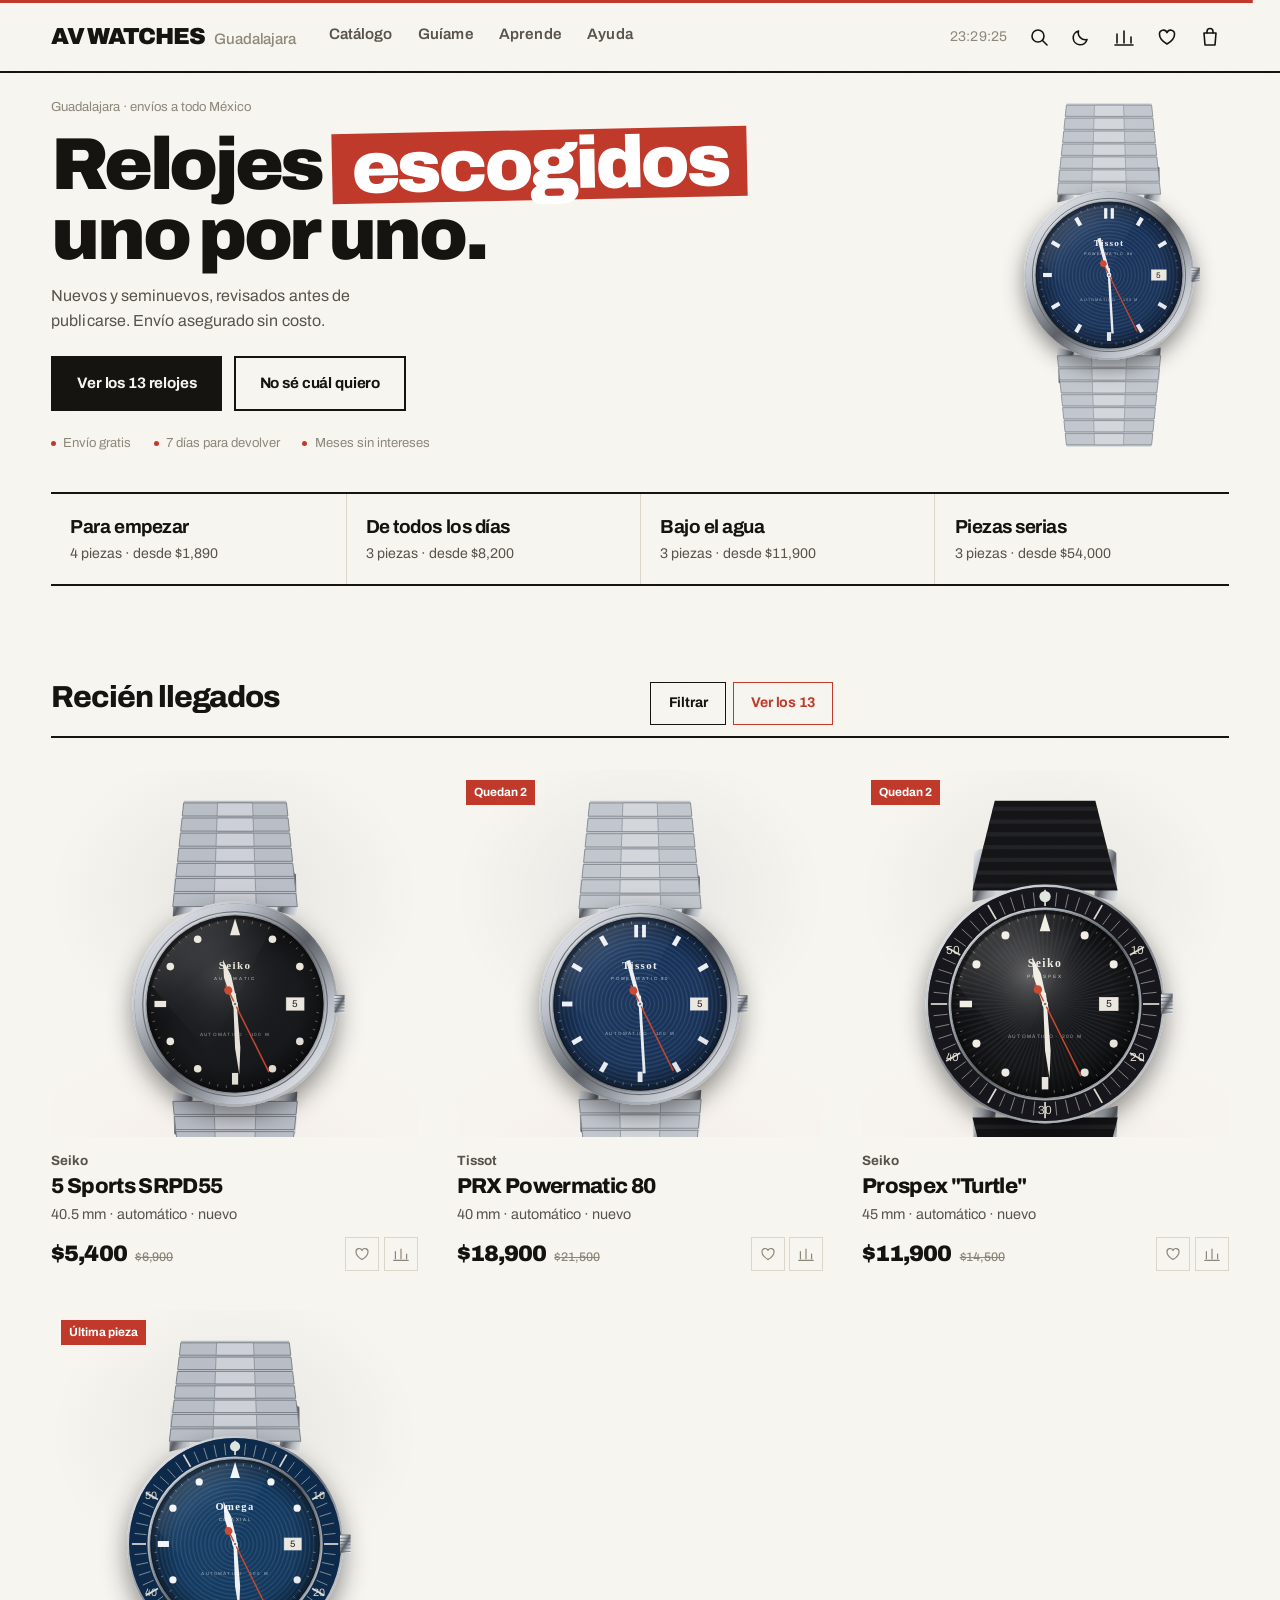
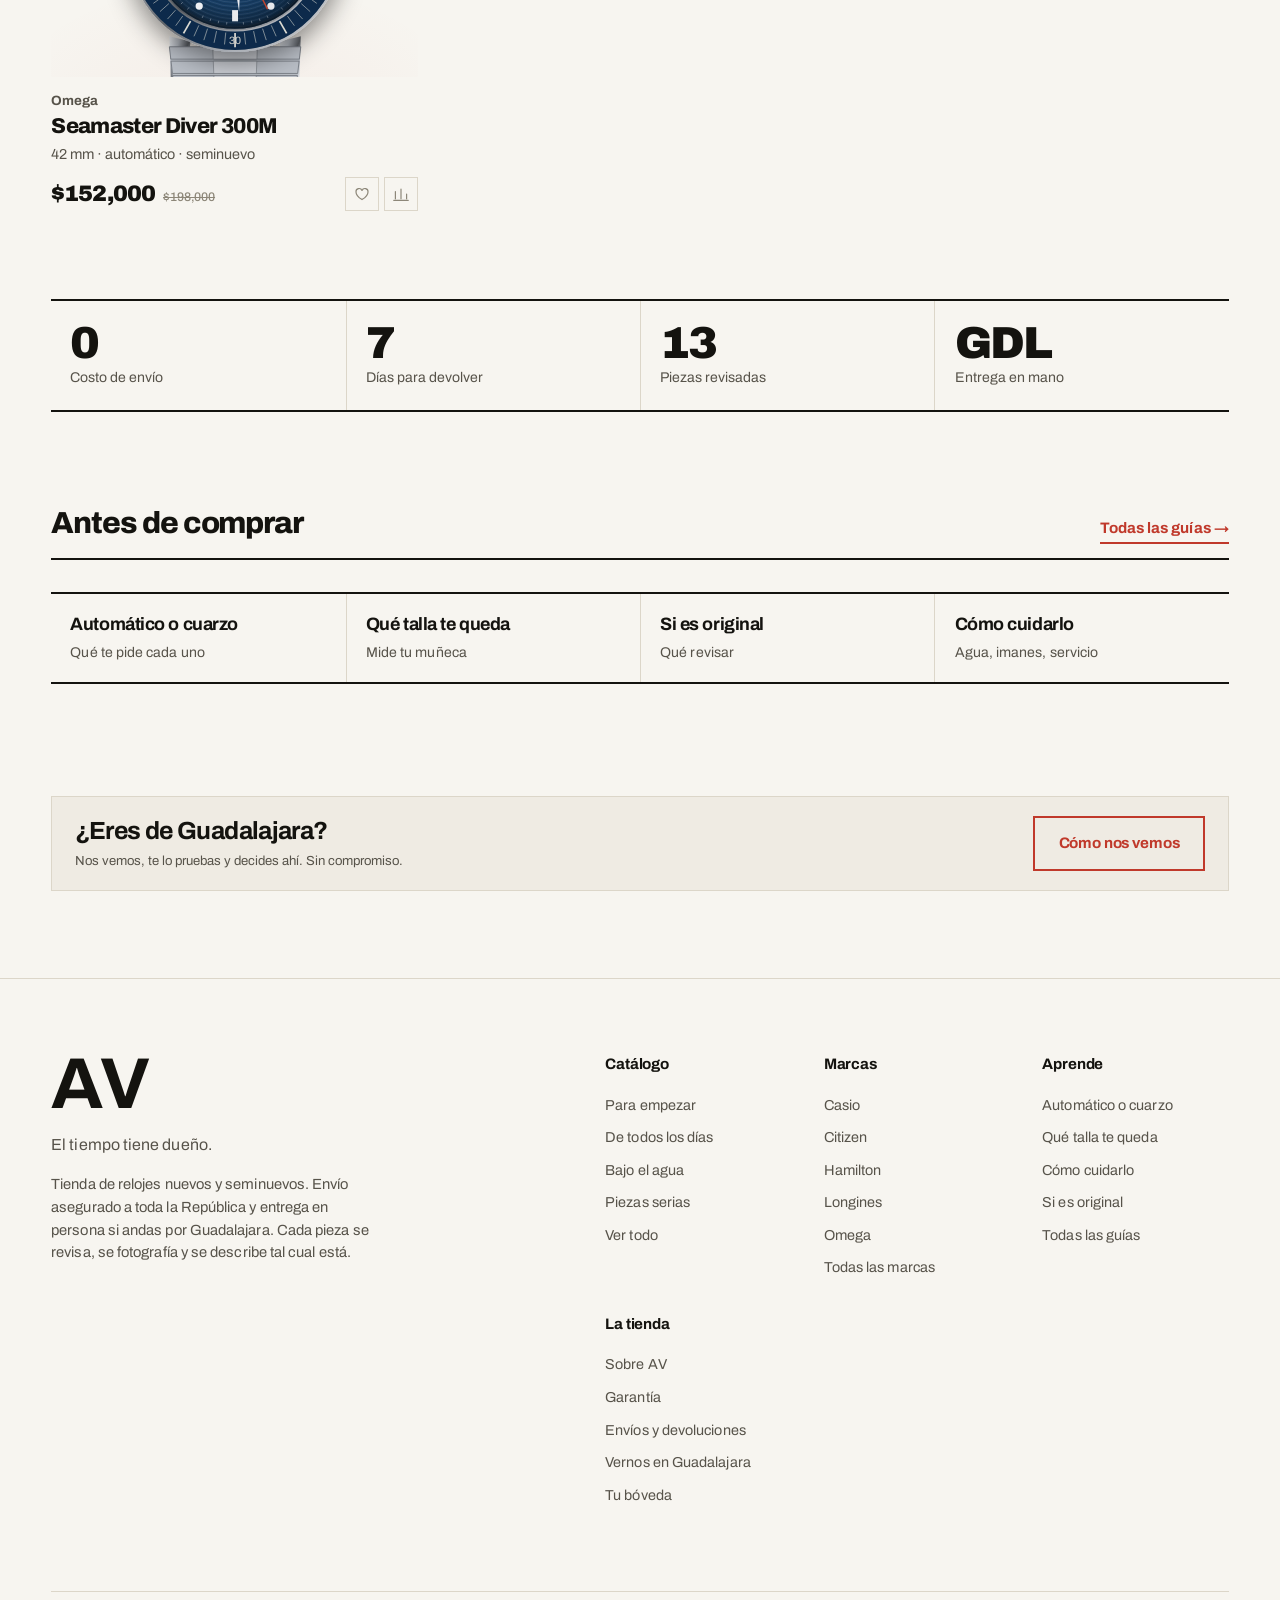
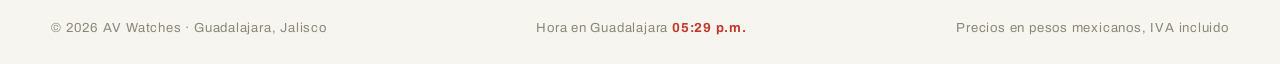
==== commit 1fb75ee3: "Los tres restos de la paleta vieja que seguían publicados Al verificar contra el sitio en el aire ap" ====
--- a/index.html
+++ b/index.html
@@ -5,10 +5,10 @@
 <meta name="viewport" content="width=device-width, initial-scale=1">
 <title>AV Watches · Relojes nuevos y seminuevos</title>
 <meta name="description" content="Tienda de relojes nuevos y seminuevos: Seiko, Tissot, Hamilton, Oris, Tudor, Omega y más. Envío asegurado a toda la República y entrega en persona en Guadalajara.">
-<meta name="theme-color" content="#0B0B0C">
+<meta name="theme-color" content="#F7F5F0">
 <meta property="og:title" content="AV Watches · El tiempo tiene dueño">
 <meta property="og:description" content="Relojes nuevos y seminuevos, revisados uno por uno. Envíos a todo México, entrega en mano en Guadalajara.">
-<link rel="icon" href="data:image/svg+xml,%3Csvg xmlns='http://www.w3.org/2000/svg' viewBox='0 0 32 32'%3E%3Crect width='32' height='32' fill='%230B0B0C'/%3E%3Ctext x='16' y='23' font-family='Georgia,serif' font-size='19' font-weight='700' fill='%23C9A24A' text-anchor='middle'%3EAV%3C/text%3E%3C/svg%3E">
+<link rel="icon" href="data:image/svg+xml,%3Csvg xmlns='http://www.w3.org/2000/svg' viewBox='0 0 32 32'%3E%3Crect width='32' height='32' fill='%23C0392B'/%3E%3Ctext x='16' y='23' font-family='Archivo,Helvetica,Arial,sans-serif' font-size='18' font-weight='900' letter-spacing='-1' fill='%23FFFFFF' text-anchor='middle'%3EAV%3C/text%3E%3C/svg%3E">
 <link rel="preconnect" href="https://fonts.googleapis.com">
 <link rel="preconnect" href="https://fonts.gstatic.com" crossorigin>
 <link href="https://fonts.googleapis.com/css2?family=Archivo:wght@400;500;600;700;800;900&display=swap" rel="stylesheet">
--- a/assets/css/base.css
+++ b/assets/css/base.css
@@ -92,14 +92,16 @@
 }
 body.av-bloqueado { overflow: hidden; }
 
-h1,h2,h3,h4 { margin: 0; font-weight: 400; line-height: 1.02; letter-spacing: -.015em; }
+/* Con una grotesca, un encabezado en peso 400 se lee como texto sin
+   terminar. El default es negritas y las clases afinan desde ahí. */
+h1,h2,h3,h4 { margin: 0; font-weight: 700; line-height: 1.08; letter-spacing: -.03em; }
 p { margin: 0 0 1em; }
 img, svg { display: block; max-width: 100%; }
 button, input, select, textarea { font: inherit; color: inherit; }
 button { background: none; border: 0; cursor: pointer; padding: 0; }
 a { color: inherit; text-decoration: none; }
-:focus-visible { outline: 2px solid var(--acento); outline-offset: 3px; }
-::selection { background: var(--acento); color: var(--fondo); }
+:focus-visible { outline: 3px solid var(--acento); outline-offset: 2px; }
+::selection { background: var(--acento); color: #FFF; }
 hr { border: 0; border-top: var(--filo); margin: 0; }
 [hidden] { display: none !important; }
 
@@ -217,6 +219,20 @@
 
 @media (max-width: 860px) {
   .av-logo__txt, .av-hora-local { display: none; }
+}
+/* En un teléfono el encabezado medía 427 px dentro de 390 y la bolsa se
+   salía de la pantalla: en una tienda, justo el botón que no puede faltar.
+   Se encoge el logotipo y los iconos hasta que los seis caben. */
+@media (max-width: 460px) {
+  .av-cabeza__int { gap: .5rem; padding-inline: 1rem; }
+  .av-logo__marca { font-size: 1.15rem; }
+  .av-acciones { gap: 0; }
+  .av-icono { width: 34px; height: 34px; }
+  .av-icono svg { width: 18px; height: 18px; }
+}
+/* Más angosto todavía: el tema se consulta poco y vive en el menú. */
+@media (max-width: 360px) {
+  #av-tema { display: none; }
 }
 
 /* --- 7. Pie -------------------------------------------------------------- */
--- a/assets/css/paginas.css
+++ b/assets/css/paginas.css
@@ -62,7 +62,7 @@
 .av-marquesina { border-block: 1px solid var(--linea); padding: .8rem 0; overflow: hidden; background: var(--fondo-2); }
 .av-marquesina__pista { display: flex; width: max-content; animation: av-corre 42s linear infinite; }
 .av-marquesina:hover .av-marquesina__pista { animation-play-state: paused; }
-.av-marquesina span { display: inline-flex; align-items: center; gap: 2.4rem; padding-right: 2.4rem; font-family: var(--mono); font-size: 0.82rem; letter-spacing: 0; color: var(--tinta-tenue); white-space: nowrap; }
+.av-marquesina span { display: inline-flex; align-items: center; gap: 2.4rem; padding-right: 2.4rem; font-size: 0.82rem; letter-spacing: 0; color: var(--tinta-tenue); white-space: nowrap; }
 .av-marquesina b { color: var(--tinta); font-weight: 700; }
 @keyframes av-corre { to { transform: translateX(-50%); } }
 
@@ -114,11 +114,11 @@
 .av-cols { display: grid; gap: 1px; background: var(--linea); border: var(--filo); }
 .av-col { position: relative; display: grid; grid-template-columns: 5rem 1fr auto; gap: clamp(1rem,3vw,3rem); align-items: center; padding: clamp(1.6rem,3vw,2.6rem) clamp(1.2rem,3vw,2.4rem); background: var(--fondo); transition: background .5s var(--curva), padding-left .5s var(--curva); overflow: hidden; }
 .av-col:hover { background: var(--fondo-2); padding-left: clamp(1.8rem,4vw,3.4rem); }
-.av-col__num { font-family: var(--display); font-size: clamp(2.4rem,5vw,4rem); line-height: 1; color: var(--tinta-fantasma); transition: color .5s; }
+.av-col__num { font-size: clamp(2.4rem,5vw,4rem); font-weight: 900; letter-spacing: -.05em; line-height: 1; color: var(--tinta-fantasma); transition: color .3s; }
 .av-col:hover .av-col__num { color: var(--acento); }
-.av-col__nom { font-family: var(--display); font-size: clamp(1.6rem,3.4vw,2.8rem); }
+.av-col__nom { font-size: clamp(1.6rem,3.4vw,2.8rem); }
 .av-col__desc { color: var(--tinta-tenue); font-size: .95rem; max-width: 52ch; margin: .3rem 0 0; }
-.av-col__flecha { font-family: var(--mono); font-size: 0.82rem; letter-spacing: 0; color: var(--tinta-fantasma); white-space: nowrap; transition: color .4s, transform .5s var(--curva); }
+.av-col__flecha { font-size: 0.82rem; letter-spacing: 0; color: var(--tinta-fantasma); white-space: nowrap; transition: color .4s, transform .5s var(--curva); }
 .av-col:hover .av-col__flecha { color: var(--acento); transform: translateX(6px); }
 .av-col a::after { content: ''; position: absolute; inset: 0; }
 @media (max-width: 760px) { .av-col { grid-template-columns: 3.2rem 1fr; } .av-col__flecha { display: none; } }
@@ -128,26 +128,26 @@
 .av-huso { background: var(--fondo); padding: 1.8rem 1.4rem; text-align: center; transition: background .5s; }
 .av-huso:hover { background: var(--fondo-2); }
 .av-huso .av-svg { width: min(100%, 9.5rem); margin-inline: auto; }
-.av-huso__ciudad { font-family: var(--display); font-size: 1.25rem; margin-top: .6rem; }
+.av-huso__ciudad { font-size: 1.25rem; margin-top: .6rem; }
 .av-huso__hora { font-size: 1.5rem; font-weight: 800; letter-spacing: -.03em; font-variant-numeric: tabular-nums; color: var(--tinta); }
-.av-huso__cod { font-family: var(--mono); font-size: 0.82rem; letter-spacing: 0; color: var(--tinta-fantasma); }
+.av-huso__cod { font-size: 0.82rem; letter-spacing: 0; color: var(--tinta-fantasma); }
 
 /* ==========================  CALIBRE  ===================================== */
 .av-calibre { display: grid; grid-template-columns: minmax(0,1fr) minmax(0,1.05fr); gap: clamp(2rem,5vw,5rem); align-items: center; }
 .av-calibre__specs { display: grid; grid-template-columns: repeat(2,1fr); gap: 1px; background: var(--linea); border: var(--filo); margin-top: 2rem; }
 .av-calibre__specs div { background: var(--fondo); padding: 1.1rem 1.2rem; }
-.av-calibre__specs dt { font-family: var(--mono); font-size: 0.82rem; letter-spacing: 0; color: var(--tinta-fantasma); }
-.av-calibre__specs dd { margin: .3rem 0 0; font-family: var(--display); font-size: 1.5rem; }
-.av-calibre__specs dd small { font-family: var(--mono); font-size: 0.82rem; color: var(--tinta-tenue); }
+.av-calibre__specs dt { font-size: 0.82rem; letter-spacing: 0; color: var(--tinta-fantasma); }
+.av-calibre__specs dd { margin: .3rem 0 0; font-size: 1.5rem; }
+.av-calibre__specs dd small { font-size: 0.82rem; color: var(--tinta-tenue); }
 .av-mecanismo { position: relative; border: var(--filo); background: var(--fondo-2); padding: 1rem; }
 .av-mecanismo svg { width: 100%; height: auto; }
 @media (max-width: 900px) { .av-calibre { grid-template-columns: 1fr; } }
 
 /* ==========================  MANIFIESTO  ================================== */
 .av-manifiesto { border-block: var(--filo); }
-.av-manifiesto p { font-family: var(--display); font-size: clamp(1.5rem,3.6vw,3rem); line-height: 1.18; max-width: 24ch; margin: 0 auto; text-align: center; text-wrap: balance; }
+.av-manifiesto p { font-size: clamp(1.5rem,3.6vw,3rem); line-height: 1.18; max-width: 24ch; margin: 0 auto; text-align: center; text-wrap: balance; }
 .av-manifiesto em { font-style: normal; font-weight: 700; color: var(--tinta); }
-.av-manifiesto footer { text-align: center; margin-top: 2rem; font-family: var(--mono); font-size: 0.82rem; letter-spacing: 0; color: var(--tinta-fantasma); }
+.av-manifiesto footer { text-align: center; margin-top: 2rem; font-size: 0.82rem; letter-spacing: 0; color: var(--tinta-fantasma); }
 
 /* ==========================  CATÁLOGO  ==================================== */
 .av-catalogo__cab { display: flex; flex-wrap: wrap; gap: 1.5rem; align-items: flex-end; justify-content: space-between; padding-bottom: 1.6rem; border-bottom: var(--filo); }
@@ -161,17 +161,17 @@
 .av-check input { appearance: none; width: 13px; height: 13px; border: 1px solid var(--linea-viva); flex: 0 0 auto; transition: background .25s, border-color .25s; }
 .av-check input:checked { background: var(--acento); border-color: var(--acento); box-shadow: inset 0 0 0 2px var(--fondo); }
 .av-check input:checked + span { color: var(--tinta); }
-.av-check .cuenta { margin-left: auto; font-family: var(--mono); font-size: 0.82rem; color: var(--tinta-fantasma); }
+.av-check .cuenta { margin-left: auto; font-size: 0.82rem; color: var(--tinta-fantasma); }
 
 .av-rango { margin-top: .4rem; }
 .av-rango input[type="range"] { width: 100%; appearance: none; height: 1px; background: var(--linea-viva); margin: 1.2rem 0 .5rem; }
 .av-rango input[type="range"]::-webkit-slider-thumb { appearance: none; width: 13px; height: 13px; background: var(--acento); border-radius: 50%; cursor: grab; border: 2px solid var(--fondo); }
 .av-rango input[type="range"]::-moz-range-thumb { width: 13px; height: 13px; background: var(--acento); border-radius: 50%; cursor: grab; border: 2px solid var(--fondo); }
-.av-rango__val { display: flex; justify-content: space-between; font-family: var(--mono); font-size: 0.82rem; color: var(--tinta-tenue); }
-
-.av-orden { display: flex; align-items: center; gap: .6rem; font-family: var(--mono); font-size: 0.82rem; letter-spacing: 0; color: var(--tinta-fantasma); }
-.av-orden select { background: none; border: var(--filo); padding: .5rem .7rem; font-family: var(--mono); font-size: 0.82rem; letter-spacing: 0; color: var(--tinta); cursor: pointer; }
-.av-conteo { font-family: var(--mono); font-size: 0.82rem; color: var(--tinta-tenue); }
+.av-rango__val { display: flex; justify-content: space-between; font-size: 0.82rem; color: var(--tinta-tenue); }
+
+.av-orden { display: flex; align-items: center; gap: .6rem; font-size: 0.82rem; letter-spacing: 0; color: var(--tinta-fantasma); }
+.av-orden select { background: none; border: var(--filo); padding: .5rem .7rem; font-size: 0.82rem; letter-spacing: 0; color: var(--tinta); cursor: pointer; }
+.av-conteo { font-size: 0.82rem; color: var(--tinta-tenue); }
 .av-sin-resultados { grid-column: 1/-1; padding: 5rem 2rem; text-align: center; background: var(--fondo); }
 
 /* ==========================  FICHA DE PIEZA  ============================== */
@@ -186,7 +186,7 @@
 .av-escaparate__lienzo > div { width: 100%; display: grid; place-items: center; }
 .av-escaparate__lienzo .av-svg { width: min(100%, 26rem); transition: filter .6s; }
 .av-escaparate.lume { background: #05070a; }
-.av-util { display: inline-flex; align-items: center; gap: .5rem; padding: .5rem .85rem; border: var(--filo); font-family: var(--mono); font-size: 0.82rem; letter-spacing: 0; color: var(--tinta-tenue); transition: color .3s, border-color .3s; }
+.av-util { display: inline-flex; align-items: center; gap: .5rem; padding: .5rem .85rem; border: var(--filo); font-size: 0.82rem; letter-spacing: 0; color: var(--tinta-tenue); transition: color .3s, border-color .3s; }
 .av-util:hover { color: var(--tinta); border-color: var(--linea-viva); }
 .av-util[aria-pressed="true"] { color: var(--acento); border-color: var(--acento); }
 .av-util i { width: 6px; height: 6px; background: currentColor; border-radius: 50%; }
@@ -195,35 +195,35 @@
 .av-lupa { position: absolute; width: 150px; height: 150px; border-radius: 50%; border: 1px solid var(--acento); pointer-events: none; opacity: 0; transition: opacity .3s; overflow: hidden; background: var(--fondo-2); box-shadow: 0 18px 50px rgba(0,0,0,.55); z-index: 5; }
 .av-lupa.viva { opacity: 1; }
 .av-lupa__int { position: absolute; transform-origin: 0 0; }
-.av-lupa::after { content: 'x2.6'; position: absolute; bottom: 8px; left: 0; right: 0; text-align: center; font-family: var(--mono); font-size: 0.82rem; letter-spacing: 0; color: var(--acento); }
+.av-lupa::after { content: 'x2.6'; position: absolute; bottom: 8px; left: 0; right: 0; text-align: center; font-size: 0.82rem; letter-spacing: 0; color: var(--acento); }
 
 .av-ficha__cab { border-bottom: var(--filo); padding-bottom: 1.4rem; }
-.av-ficha__ref { display: flex; flex-wrap: wrap; gap: .6rem 1.2rem; align-items: center; font-family: var(--mono); font-size: 0.82rem; letter-spacing: 0; color: var(--tinta-fantasma); margin-bottom: .9rem; }
+.av-ficha__ref { display: flex; flex-wrap: wrap; gap: .6rem 1.2rem; align-items: center; font-size: 0.82rem; letter-spacing: 0; color: var(--tinta-fantasma); margin-bottom: .9rem; }
 .av-ficha__ref b { color: var(--acento); font-weight: 500; }
 .av-ficha__precio { display: flex; align-items: baseline; gap: 1rem; margin-top: 1.2rem; }
-.av-ficha__precio b { font-family: var(--mono); font-size: 1.75rem; letter-spacing: .01em; }
-.av-ficha__precio span { font-family: var(--mono); font-size: 0.82rem; color: var(--tinta-fantasma); letter-spacing: 0; }
+.av-ficha__precio b { font-size: 1.75rem; letter-spacing: .01em; }
+.av-ficha__precio span { font-size: 0.82rem; color: var(--tinta-fantasma); letter-spacing: 0; }
 
 .av-config { margin-top: 2rem; }
 .av-config__grupo { padding: 1.4rem 0; border-bottom: var(--filo); }
 .av-config__cab { display: flex; justify-content: space-between; align-items: baseline; margin-bottom: .9rem; }
 .av-config__cab h3 { font-size: .95rem; font-weight: 700; letter-spacing: -.01em; color: var(--tinta); }
-.av-config__cab span { font-family: var(--display); font-style: italic; font-size: .95rem; color: var(--tinta-tenue); }
+.av-config__cab span { font-style: italic; font-size: .95rem; color: var(--tinta-tenue); }
 .av-opciones { display: flex; flex-wrap: wrap; gap: .6rem; }
-.av-opcion { position: relative; display: flex; align-items: center; gap: .55rem; padding: .5rem .8rem .5rem .55rem; border: var(--filo); font-family: var(--mono); font-size: 0.82rem; color: var(--tinta-tenue); transition: border-color .3s, color .3s; }
+.av-opcion { position: relative; display: flex; align-items: center; gap: .55rem; padding: .5rem .8rem .5rem .55rem; border: var(--filo); font-size: 0.82rem; color: var(--tinta-tenue); transition: border-color .3s, color .3s; }
 .av-opcion:hover { border-color: var(--linea-viva); color: var(--tinta); }
 .av-opcion[aria-pressed="true"] { border-color: var(--acento); color: var(--tinta); }
 .av-opcion i { width: 20px; height: 20px; border: 1px solid rgba(128,128,128,.4); flex: 0 0 auto; }
 .av-opcion[aria-pressed="true"] i { box-shadow: 0 0 0 1px var(--acento); }
 .av-opcion em { font-style: normal; color: var(--acento); font-size: 0.82rem; }
 
-.av-grabado input { width: 100%; background: var(--fondo-2); border: var(--filo); padding: .8rem 1rem; font-family: var(--display); font-style: italic; font-size: 1.05rem; letter-spacing: .02em; }
+.av-grabado input { width: 100%; background: var(--fondo-2); border: var(--filo); padding: .8rem 1rem; font-style: italic; font-size: 1.05rem; letter-spacing: .02em; }
 .av-grabado input:focus { outline: none; border-color: var(--acento); }
-.av-grabado__pie { display: flex; justify-content: space-between; margin-top: .5rem; font-family: var(--mono); font-size: 0.82rem; color: var(--tinta-fantasma); }
+.av-grabado__pie { display: flex; justify-content: space-between; margin-top: .5rem; font-size: 0.82rem; color: var(--tinta-fantasma); }
 
 .av-comprar { display: grid; grid-template-columns: 1fr auto; gap: .7rem; margin-top: 1.8rem; }
 @media (max-width: 480px) { .av-comprar { grid-template-columns: 1fr; } }
-.av-disponible { display: flex; align-items: center; gap: .6rem; margin-top: 1rem; font-family: var(--mono); font-size: 0.82rem; color: var(--tinta-tenue); }
+.av-disponible { display: flex; align-items: center; gap: .6rem; margin-top: 1rem; font-size: 0.82rem; color: var(--tinta-tenue); }
 .av-disponible i { width: 7px; height: 7px; border-radius: 50%; background: var(--acento); animation: av-pulso 2.4s infinite; }
 .av-disponible.poco i { background: var(--brasa); }
 
@@ -232,15 +232,15 @@
 .av-muneca__vista { position: relative; height: 130px; display: grid; place-items: center; overflow: hidden; margin: 1rem 0; }
 .av-muneca__brazo { position: absolute; height: 100%; background: linear-gradient(180deg, transparent, color-mix(in oklab, var(--tinta) 12%, transparent) 12%, color-mix(in oklab, var(--tinta) 16%, transparent) 88%, transparent); border-inline: var(--filo); transition: width .35s var(--curva); }
 .av-muneca__caja { position: relative; border: 1px solid var(--acento); border-radius: 50%; display: grid; place-items: center; transition: width .35s var(--curva), height .35s var(--curva); }
-.av-muneca__caja span { font-family: var(--mono); font-size: 0.82rem; color: var(--acento); }
-.av-muneca__veredicto { font-family: var(--display); font-style: italic; font-size: 1.05rem; text-align: center; }
-.av-muneca__regla { display: flex; justify-content: space-between; font-family: var(--mono); font-size: 0.82rem; color: var(--tinta-fantasma); }
+.av-muneca__caja span { font-size: 0.82rem; color: var(--acento); }
+.av-muneca__veredicto { font-style: italic; font-size: 1.05rem; text-align: center; }
+.av-muneca__regla { display: flex; justify-content: space-between; font-size: 0.82rem; color: var(--tinta-fantasma); }
 
 /* Hoja de especificaciones */
 .av-specs { margin-top: 2.5rem; }
 .av-specs table { width: 100%; border-collapse: collapse; }
 .av-specs th, .av-specs td { text-align: left; padding: .8rem .2rem; border-bottom: var(--filo); vertical-align: baseline; }
-.av-specs th { font-family: var(--mono); font-size: 0.82rem; letter-spacing: 0; color: var(--tinta-fantasma); font-weight: 400; width: 42%; }
+.av-specs th { font-size: 0.82rem; letter-spacing: 0; color: var(--tinta-fantasma); font-weight: 400; width: 42%; }
 .av-specs td { font-size: .92rem; }
 .av-specs caption { text-align: left; font-size: .95rem; font-weight: 700; color: var(--tinta); padding-bottom: .6rem; border-bottom: 2px solid var(--tinta); }
 
@@ -254,7 +254,7 @@
 .av-banco table { width: 100%; min-width: 42rem; border-collapse: collapse; }
 .av-banco th, .av-banco td { padding: 1rem; border: var(--filo); text-align: left; vertical-align: top; }
 .av-banco thead td { border: 0; }
-.av-banco th[scope="row"] { font-family: var(--mono); font-size: 0.82rem; letter-spacing: 0; color: var(--tinta-fantasma); font-weight: 400; width: 12rem; background: var(--fondo-2); }
+.av-banco th[scope="row"] { font-size: 0.82rem; letter-spacing: 0; color: var(--tinta-fantasma); font-weight: 400; width: 12rem; background: var(--fondo-2); }
 .av-banco__pieza { text-align: center; }
 .av-banco__pieza .av-svg { width: min(100%, 9rem); margin-inline: auto; }
 .av-banco tbody tr:hover td { background: var(--fondo-2); }
@@ -264,7 +264,7 @@
 .av-pedido { display: grid; grid-template-columns: minmax(0,1.2fr) minmax(0,1fr); gap: clamp(2rem,4vw,4rem); align-items: start; }
 @media (max-width: 900px) { .av-pedido { grid-template-columns: 1fr; } .av-resumen { position: static; } }
 .av-campo { margin-bottom: 1.1rem; }
-.av-campo label { display: block; font-family: var(--mono); font-size: 0.82rem; letter-spacing: 0; color: var(--tinta-fantasma); margin-bottom: .45rem; }
+.av-campo label { display: block; font-size: 0.82rem; letter-spacing: 0; color: var(--tinta-fantasma); margin-bottom: .45rem; }
 .av-campo input, .av-campo select, .av-campo textarea { width: 100%; background: var(--fondo-2); border: var(--filo); padding: .8rem 1rem; font-size: .95rem; }
 .av-campo input:focus, .av-campo select:focus, .av-campo textarea:focus { outline: none; border-color: var(--acento); }
 .av-campos-dos { display: grid; grid-template-columns: 1fr 1fr; gap: 1rem; }
@@ -282,20 +282,20 @@
 .av-linea-tiempo { position: relative; padding-left: 2.5rem; border-left: var(--filo); display: grid; gap: 3rem; }
 .av-hito { position: relative; }
 .av-hito::before { content: ''; position: absolute; left: calc(-2.5rem - 4px); top: .5rem; width: 7px; height: 7px; background: var(--acento); border-radius: 50%; }
-.av-hito time { font-family: var(--display); font-size: 2.4rem; color: var(--tinta-fantasma); line-height: 1; }
-.av-hito h3 { font-family: var(--display); font-size: 1.5rem; margin: .3rem 0 .5rem; }
+.av-hito time { font-size: 2.4rem; color: var(--tinta-fantasma); line-height: 1; }
+.av-hito h3 { font-size: 1.5rem; margin: .3rem 0 .5rem; }
 .av-hito p { color: var(--tinta-tenue); max-width: 56ch; }
 .av-cifras { display: grid; grid-template-columns: repeat(auto-fit, minmax(min(100%,10rem),1fr)); gap: 1px; background: var(--linea); border: var(--filo); }
 .av-cifra { background: var(--fondo); padding: 1.8rem 1.4rem; }
-.av-cifra b { display: block; font-family: var(--display); font-size: clamp(2.4rem,5vw,3.6rem); line-height: 1; }
-.av-cifra span { font-family: var(--mono); font-size: 0.82rem; letter-spacing: 0; color: var(--tinta-fantasma); }
+.av-cifra b { display: block; font-size: clamp(2.4rem,5vw,3.6rem); line-height: 1; }
+.av-cifra span { font-size: 0.82rem; letter-spacing: 0; color: var(--tinta-fantasma); }
 
 /* ==========================  SERVICIO / ACORDEÓN  ========================= */
 .av-acordeon { border-top: var(--filo); }
 .av-acordeon details { border-bottom: var(--filo); }
-.av-acordeon summary { display: flex; align-items: center; justify-content: space-between; gap: 2rem; padding: 1.4rem 0; cursor: pointer; list-style: none; font-family: var(--display); font-size: clamp(1.1rem,2vw,1.5rem); transition: color .3s; }
+.av-acordeon summary { display: flex; align-items: center; justify-content: space-between; gap: 2rem; padding: 1.4rem 0; cursor: pointer; list-style: none; font-size: clamp(1.1rem,2vw,1.5rem); transition: color .3s; }
 .av-acordeon summary::-webkit-details-marker { display: none; }
-.av-acordeon summary::after { content: '+'; font-family: var(--mono); font-size: 1.3rem; color: var(--acento); transition: transform .4s var(--curva); }
+.av-acordeon summary::after { content: '+'; font-size: 1.3rem; color: var(--acento); transition: transform .4s var(--curva); }
 .av-acordeon details[open] summary::after { transform: rotate(45deg); }
 .av-acordeon summary:hover { color: var(--acento); }
 .av-acordeon div { padding-bottom: 1.6rem; color: var(--tinta-tenue); max-width: 62ch; }
@@ -377,7 +377,7 @@
 
 .av-cal__mando { display: grid; grid-template-columns: auto 1fr auto; gap: .8rem; align-items: center; margin-top: 1.2rem; }
 .av-cal__paso { width: 34px; height: 34px; border: var(--filo); display: grid; place-items: center;
-  font-family: var(--mono); color: var(--tinta-tenue); transition: color .3s, border-color .3s; }
+  color: var(--tinta-tenue); transition: color .3s, border-color .3s; }
 .av-cal__paso:hover { color: var(--tinta); border-color: var(--linea-viva); }
 .av-cal__mando input[type="range"] { width: 100%; appearance: none; height: 1px; background: var(--linea-viva); }
 .av-cal__mando input[type="range"]::-webkit-slider-thumb { appearance: none; width: 18px; height: 18px; background: var(--acento); border-radius: 50%; border: 3px solid var(--fondo-2); cursor: grab; }
@@ -392,13 +392,13 @@
 .av-escaparate.real .av-escaparate__lienzo { overflow: auto; justify-items: center; }
 .av-escaparate.real .av-escaparate__lienzo > div { display: grid; place-items: center; min-width: 100%; }
 .av-real-aviso { display: flex; align-items: center; gap: .6rem; justify-content: center; margin-top: 1rem;
-  padding: .6rem .9rem; border: 1px solid var(--acento); font-family: var(--mono); font-size: 0.82rem;
+  padding: .6rem .9rem; border: 1px solid var(--acento); font-size: 0.82rem;
   letter-spacing: 0; color: var(--acento); text-align: center; }
 .av-real-aviso button { color: inherit; text-decoration: underline; text-underline-offset: 3px; }
 
 /* Selector de vista: de frente o de perfil. */
 .av-vistas { display: flex; gap: 1px; background: var(--linea); border: var(--filo); margin-bottom: 1rem; }
-.av-vista { flex: 1; background: var(--fondo); padding: .6rem; font-family: var(--mono); font-size: 0.82rem; letter-spacing: 0; color: var(--tinta-fantasma); transition: color .3s, background .3s; }
+.av-vista { flex: 1; background: var(--fondo); padding: .6rem; font-size: 0.82rem; letter-spacing: 0; color: var(--tinta-fantasma); transition: color .3s, background .3s; }
 .av-vista:hover { color: var(--tinta); }
 .av-vista[aria-selected="true"] { background: var(--tinta); color: var(--fondo); }
 .av-escaparate__lienzo.sin-lupa { cursor: default; }
@@ -415,13 +415,13 @@
 .av-tiempo input[type="range"]::-webkit-slider-thumb { appearance: none; width: 15px; height: 15px; background: var(--acento); border-radius: 50%; border: 3px solid var(--fondo-2); cursor: grab; }
 .av-tiempo input[type="range"]::-moz-range-thumb { width: 15px; height: 15px; background: var(--acento); border-radius: 50%; border: 3px solid var(--fondo-2); cursor: grab; }
 .av-tiempo__pie { display: flex; justify-content: space-between; align-items: center; margin-top: .4rem; font-size: 0.82rem; color: var(--tinta-fantasma); }
-.av-tiempo__ahora { font-family: var(--mono); font-size: 0.82rem; letter-spacing: 0; color: var(--tinta-tenue); border-bottom: 1px solid transparent; }
+.av-tiempo__ahora { font-size: 0.82rem; letter-spacing: 0; color: var(--tinta-tenue); border-bottom: 1px solid transparent; }
 .av-tiempo__ahora:hover { color: var(--acento); border-bottom-color: var(--acento); }
 .av-tiempo__nota { margin: .7rem 0 0; font-size: 0.82rem; color: var(--tinta-fantasma); text-align: center; min-height: 1.2em; }
 
 /* ==========================  ¿CUÁL ES TU RELOJ?  ========================= */
 .av-guia { margin-top: clamp(2rem, 5vw, 3.5rem); border: var(--filo); padding: clamp(1.5rem, 4vw, 3rem); background: var(--fondo-2); position: relative; }
-.av-guia__barra { position: absolute; top: 0; left: 0; right: 0; height: 2px; background: var(--linea); }
+.av-guia__barra { position: absolute; top: 0; left: 0; right: 0; height: 4px; background: var(--linea); }
 .av-guia__barra i { display: block; height: 100%; background: var(--acento); transform-origin: left; transition: transform .6s var(--curva); }
 .av-guia__cuenta { font-size: 0.82rem; letter-spacing: 0; color: var(--tinta-fantasma); }
 .av-guia__titulo { margin: .6rem 0 1.8rem; }
@@ -429,10 +429,10 @@
 .av-guia__op { background: var(--fondo); padding: 1.4rem 1.2rem; text-align: left; display: grid; gap: .3rem; align-content: start;
   transition: background .35s var(--curva), transform .35s var(--curva); }
 .av-guia__op:hover { background: var(--fondo-3); }
-.av-guia__op .e { font-family: var(--display); font-size: 1.35rem; line-height: 1.1; }
-.av-guia__op .s { font-family: var(--mono); font-size: 0.82rem; color: var(--tinta-tenue); }
+.av-guia__op .e { font-size: 1.35rem; line-height: 1.1; }
+.av-guia__op .s { font-size: 0.82rem; color: var(--tinta-tenue); }
 .av-guia__op.elegida { background: var(--acento); }
-.av-guia__op.elegida .e, .av-guia__op.elegida .s { color: #0B0B0C; }
+.av-guia__op.elegida .e, .av-guia__op.elegida .s { color: var(--fondo); }
 .av-guia__pie { margin: 1.2rem 0 0; font-size: .84rem; color: var(--tinta-fantasma); max-width: 52ch; }
 .av-guia__atras { display: inline-block; margin-top: 1.4rem; color: var(--tinta-tenue); }
 
@@ -441,7 +441,7 @@
 .av-guia__pieza { width: min(100%, 15rem); margin-inline: auto; }
 .av-guia__razones { list-style: none; margin: 0 0 1rem; padding: 0; display: grid; gap: .45rem; }
 .av-guia__razones li { position: relative; padding-left: 1.5rem; font-size: .95rem; color: var(--tinta-tenue); }
-.av-guia__razones li::before { content: '✓'; position: absolute; left: 0; color: var(--acento); font-family: var(--mono); font-size: .8rem; }
+.av-guia__razones li::before { content: '✓'; position: absolute; left: 0; color: var(--acento); font-size: .8rem; }
 .av-guia__pero { font-size: .84rem; color: var(--tinta-fantasma); border-left: 2px solid var(--brasa); padding-left: .8rem; margin: 0 0 1.2rem; }
 .av-guia__compra { display: flex; flex-wrap: wrap; gap: 1rem; align-items: center; }
 .av-guia__compra b { font-size: 1.4rem; }
@@ -501,12 +501,12 @@
 .av-guias { display: grid; gap: 1px; background: var(--linea); border: var(--filo); }
 .av-guias__item { display: grid; grid-template-columns: 3rem 1fr auto; gap: 1.2rem; align-items: center;
   background: var(--fondo); padding: 1.1rem 1.3rem; transition: background .3s, padding-left .35s var(--curva); }
-.av-guias__item:hover { background: var(--fondo-2); padding-left: 1.8rem; }
+.av-guias__item:hover { background: var(--fondo-2); }
 .av-guias__item .n { color: var(--tinta-fantasma); font-size: 0.82rem; }
 .av-guias__item:hover .n { color: var(--acento); }
-.av-guias__item .t b { font-family: var(--display); font-size: 1.25rem; font-weight: 500; display: block; }
+.av-guias__item .t b { font-size: 1.25rem; font-weight: 700; letter-spacing: -.025em; display: block; }
 .av-guias__item .t em { font-style: normal; font-size: .86rem; color: var(--tinta-tenue); }
-.av-guias__item .f { font-size: 0.82rem; letter-spacing: 0; color: var(--tinta-fantasma); white-space: nowrap; }
+.av-guias__item .f { font-size: .92rem; font-weight: 700; color: var(--acento); white-space: nowrap; }
 .av-guias__item:hover .f { color: var(--acento); }
 
 /* Cinta de llamada: un dato y un botón, sin párrafos. */
@@ -526,7 +526,7 @@
 .av-notas-mec { display: grid; grid-template-columns: repeat(auto-fit, minmax(min(100%,13rem),1fr)); gap: 1px;
   background: var(--linea); border: var(--filo); border-top: 0; }
 .av-notas-mec p { background: var(--fondo); margin: 0; padding: .9rem 1rem; font-size: .84rem; color: var(--tinta-tenue); }
-.av-notas-mec b { color: var(--tinta); display: block; font-family: var(--mono); font-size: 0.82rem; letter-spacing: 0; margin-bottom: .25rem; }
+.av-notas-mec b { color: var(--tinta); display: block; font-size: 0.82rem; letter-spacing: 0; margin-bottom: .25rem; }
 
 .av-pasos { display: grid; grid-template-columns: repeat(auto-fit, minmax(min(100%,13rem),1fr)); gap: 1px;
   background: var(--linea); border: var(--filo); margin: 1.6rem 0; }
@@ -536,25 +536,25 @@
 
 .av-tabla { width: 100%; border-collapse: collapse; margin: 1.2rem 0; }
 .av-tabla caption { text-align: left; padding-bottom: .7rem; }
-.av-tabla th { text-align: left; font-family: var(--mono); font-size: 0.82rem; letter-spacing: 0;
+.av-tabla th { text-align: left; font-size: 0.82rem; letter-spacing: 0;
   color: var(--tinta-fantasma); font-weight: 400; padding: .6rem .8rem .6rem 0; border-bottom: var(--filo); }
 .av-tabla td { padding: .75rem .8rem .75rem 0; border-bottom: var(--filo); font-size: .9rem; vertical-align: top; }
-.av-tabla td:first-child { font-family: var(--mono); font-size: .8rem; white-space: nowrap; }
+.av-tabla td:first-child { font-size: .8rem; white-space: nowrap; }
 
 .av-aviso-corto { border-left: 2px solid var(--acento); padding: .7rem 1rem; background: var(--fondo-2); font-size: .88rem; color: var(--tinta-tenue); }
 .av-fichas-cortas { display: grid; grid-template-columns: repeat(auto-fit, minmax(min(100%,14rem),1fr)); gap: 1px; background: var(--linea); border: var(--filo); }
 .av-fichas-cortas div { background: var(--fondo); padding: 1.1rem 1.2rem; }
-.av-fichas-cortas b { font-family: var(--display); font-size: 1.1rem; }
+.av-fichas-cortas b { font-size: 1.1rem; }
 .av-fichas-cortas p { margin: .35rem 0 0; font-size: .86rem; color: var(--tinta-tenue); }
 
 .av-lista-num { list-style: none; counter-reset: ln; margin: 1.6rem 0; padding: 0; display: grid; gap: 1px; background: var(--linea); border: var(--filo); }
 .av-lista-num li { counter-increment: ln; background: var(--fondo); padding: 1rem 1.2rem 1rem 3rem; position: relative; font-size: .92rem; color: var(--tinta-tenue); }
-.av-lista-num li::before { content: counter(ln, decimal-leading-zero); position: absolute; left: 1.2rem; font-family: var(--mono); font-size: 0.82rem; color: var(--acento); }
+.av-lista-num li::before { content: counter(ln, decimal-leading-zero); position: absolute; left: 1.2rem; font-size: 0.82rem; color: var(--acento); }
 .av-lista-num b { color: var(--tinta); }
 
 .av-glosario { display: grid; grid-template-columns: repeat(auto-fit, minmax(min(100%,17rem),1fr)); gap: 1px; background: var(--linea); border: var(--filo); margin-top: 1.6rem; }
 .av-glosario > div { background: var(--fondo); padding: 1rem 1.2rem; }
-.av-glosario dt { font-family: var(--display); font-size: 1.1rem; }
+.av-glosario dt { font-size: 1.1rem; }
 .av-glosario dd { margin: .25rem 0 0; font-size: .86rem; color: var(--tinta-tenue); }
 
 /* ==========================  FICHA SIMPLIFICADA  =========================
@@ -583,7 +583,7 @@
 .av-detalles { margin-top: 1.8rem; border-top: var(--filo); }
 .av-detalles details { border-bottom: var(--filo); }
 .av-detalles summary { display: flex; align-items: center; justify-content: space-between; padding: .95rem 0; cursor: pointer;
-  list-style: none; font-family: var(--mono); font-size: 0.82rem; letter-spacing: 0;
+  list-style: none; font-size: 0.82rem; letter-spacing: 0;
   color: var(--tinta-tenue); transition: color .3s; }
 .av-detalles summary::-webkit-details-marker { display: none; }
 .av-detalles summary::after { content: '+'; font-size: 1.1rem; color: var(--acento); transition: transform .35s var(--curva); }
@@ -592,7 +592,7 @@
 .av-detalles details > *:not(summary) { padding-bottom: 1.2rem; animation: av-abre .35s var(--curva); }
 
 .av-specs-tabla { width: 100%; border-collapse: collapse; }
-.av-specs-tabla th { text-align: left; font-family: var(--mono); font-size: 0.82rem; letter-spacing: 0;
+.av-specs-tabla th { text-align: left; font-size: 0.82rem; letter-spacing: 0;
   color: var(--tinta-fantasma); font-weight: 400; padding: .45rem 1rem .45rem 0; width: 38%; vertical-align: top; }
 .av-specs-tabla td { padding: .45rem 0; font-size: .88rem; }
 
@@ -619,9 +619,9 @@
   .av-filtros-abrir {
     display: flex; align-items: center; justify-content: space-between; gap: 1rem; width: 100%;
     border: var(--filo); background: var(--fondo-2); padding: .8rem 1rem; margin-bottom: 1rem;
-    font-family: var(--mono); font-size: 0.82rem; letter-spacing: 0; color: var(--tinta);
+    font-size: 0.82rem; letter-spacing: 0; color: var(--tinta);
   }
-  .av-filtros-abrir b { font-family: var(--mono); font-size: 0.82rem; color: var(--acento); }
+  .av-filtros-abrir b { font-size: 0.82rem; color: var(--acento); }
   .av-filtros-abrir b:empty::before { content: 'Abrir'; color: var(--tinta-fantasma); }
 
   .av-filtros {
